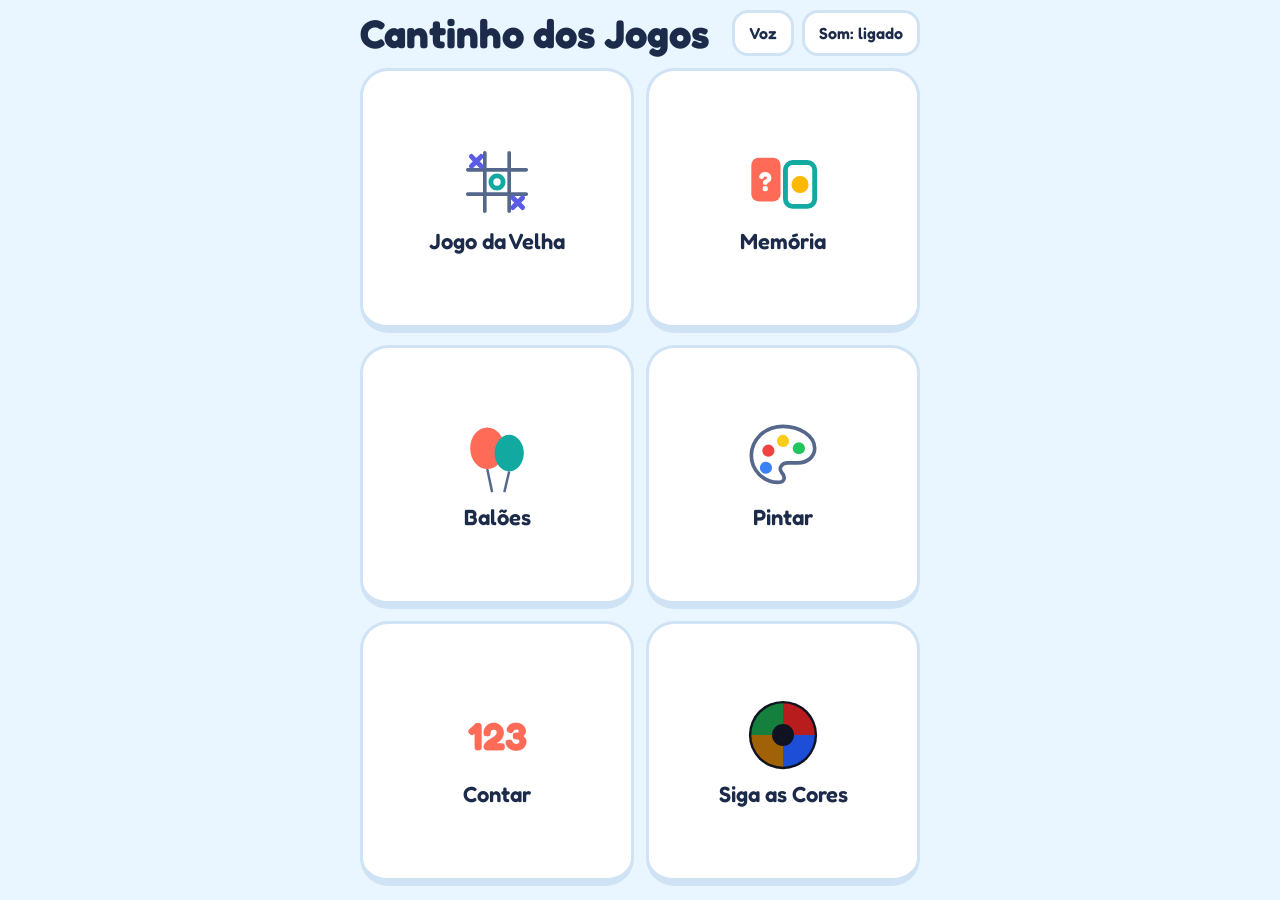
==== games/index.html @ 20e872c6 "Memória: opções de 8, 10 e 12 pares - Grade de 2, 3 ou 4 colunas conforme o número de cartas - Mais " ====
<!doctype html>
<html lang="pt-BR">
<head>
<meta charset="utf-8">
<meta name="viewport" content="width=device-width,initial-scale=1,viewport-fit=cover">
<meta name="theme-color" content="#e9f5ff">
<meta name="mobile-web-app-capable" content="yes">
<link rel="manifest" href="manifest.webmanifest">
<link rel="icon" href="icon-192.png">
<link rel="apple-touch-icon" href="icon-192.png">
<style>:root{color-scheme:light;padding-top:env(safe-area-inset-top,0px);padding-bottom:env(safe-area-inset-bottom,0px)}body{margin:0}[hidden]{display:none!important}</style>
<title>Cantinho dos Jogos</title>
<link rel="stylesheet" href="https://fonts.googleapis.com/css2?family=Fredoka:wght@400;500;600;700&display=swap">
<style>
/* Layout: cada tela ocupa a página inteira; a área de jogo tem tamanho fixo e nunca muda durante a partida. */
:root {
  --bg: #e9f5ff;
  --ink: #1d2b4a;
  --ink-soft: #55678a;
  --tile: #ffffff;
  --tile-edge: #cfe3f5;
  --star: #5b5ce6;
  --on-star: #ffffff;
  --ball: #12a9a0;
  --on-ball: #052e2b;
  --accent: #ff6b57;
  --accent-ink: #ffffff;
  --win: #fff2c2;
  --paper: #ffffff;
  --sky-a: #b9e3ff;
  --sky-b: #eaf8ff;
  --font: "Fredoka", "Trebuchet MS", "Segoe UI", system-ui, sans-serif;
}
@media (prefers-color-scheme: dark) {
  :root:not([data-theme="light"]) {
    --bg: #14203a; --ink: #f1f6ff; --ink-soft: #a9b9d8; --tile: #22325a; --tile-edge: #2f4478;
    --star: #a3a4ff; --on-star: #14203a; --ball: #3fd6cb; --on-ball: #0b2a28; --accent: #ff7f6b; --accent-ink: #1b1020; --win: #3a4a1f;
    --paper: #f4f7ff; --sky-a: #1d3a6b; --sky-b: #14264a;
    color-scheme: dark;
  }
}
:root[data-theme="dark"] {
  --bg: #14203a; --ink: #f1f6ff; --ink-soft: #a9b9d8; --tile: #22325a; --tile-edge: #2f4478;
  --star: #a3a4ff; --on-star: #14203a; --ball: #3fd6cb; --on-ball: #0b2a28; --accent: #ff7f6b; --accent-ink: #1b1020; --win: #3a4a1f;
  --paper: #f4f7ff; --sky-a: #1d3a6b; --sky-b: #14264a;
  color-scheme: dark;
}
* { box-sizing: border-box; -webkit-tap-highlight-color: transparent; }
html, body { height: 100%; }
body {
  background: var(--bg); color: var(--ink); font-family: var(--font); font-size: 18px;
  padding-block: 10px 14px;
  padding-left: max(16px, env(safe-area-inset-left, 0px));
  padding-right: max(16px, env(safe-area-inset-right, 0px));
  -webkit-user-select: none; user-select: none; overflow: hidden;
}
button { font-family: inherit; touch-action: manipulation; }
#app { height: 100%; max-width: 560px; margin: 0 auto; min-height: 0; }
.screen { height: 100%; display: flex; flex-direction: column; gap: 12px; min-height: 0; min-width: 0; }
.play-area { flex: 1; min-height: 0; display: flex; flex-direction: column; gap: 12px; }

/* barra superior */
.topbar { display: grid; grid-template-columns: auto 1fr auto; align-items: center; gap: 10px; flex: none; }
.ptitle { text-align: center; font-weight: 700; font-size: 20px; line-height: 1.05; min-width: 0; text-wrap: balance; }
.small-btn {
  font-weight: 600; font-size: 16px; color: var(--ink); background: var(--tile);
  border: 3px solid var(--tile-edge); border-radius: 16px; padding: 8px 14px; cursor: pointer; min-height: 46px;
}
.small-btn[aria-pressed="true"].on { border-color: var(--accent); }

/* central de jogos */
.hub-head { display: flex; align-items: center; justify-content: space-between; gap: 10px; flex: none; }
.hub-btns { display: flex; gap: 8px; flex: none; }
h1 { font-size: clamp(28px, 7.4vw, 40px); line-height: 1.05; margin: 0; font-weight: 700; text-wrap: balance; }
.hub-grid { flex: 1; min-height: 0; display: grid; grid-template-columns: 1fr 1fr; grid-auto-rows: minmax(0, 1fr); gap: 12px; }
.gcard {
  background: var(--tile); border: 3px solid var(--tile-edge); border-bottom-width: 8px; border-radius: 28px;
  display: flex; flex-direction: column; align-items: center; justify-content: center; gap: 8px; padding: 8px;
  color: var(--ink); font-weight: 600; font-size: clamp(17px, 4.6vw, 22px); cursor: pointer; min-height: 0; min-width: 0;
  text-align: center; line-height: 1.1;
}
.gcard:active { transform: translateY(3px); border-bottom-width: 5px; }
.gcard svg { width: clamp(44px, 15vw, 78px); height: auto; max-height: 55%; }

/* menu de cada jogo */
.menu-body { flex: 1; min-height: 0; overflow: auto; display: flex; flex-direction: column; -webkit-user-select: auto; user-select: auto; }
.menu-inner { margin: auto 0; display: flex; flex-direction: column; gap: 14px; padding: 4px 0; min-width: 0; }
.menu-inner.top { margin: 0; }
.menu-inner h2 { margin: 0; text-align: center; font-size: 34px; line-height: 1.05; }
.menu-inner .desc { margin: 0; text-align: center; color: var(--ink-soft); font-weight: 500; }
.menu-icon { display: grid; place-items: center; }
.menu-icon svg { width: 84px; height: 84px; }
.compact .menu-icon { display: none; }
.label { font-weight: 600; color: var(--ink-soft); text-transform: uppercase; letter-spacing: .08em; font-size: 14px; margin-bottom: -6px; }
.chips { display: flex; flex-wrap: wrap; gap: 10px; }
.chip {
  flex: 1 1 28%; font-weight: 600; font-size: 18px; color: var(--ink); background: var(--tile);
  border: 3px solid var(--tile-edge); border-radius: 18px; padding: 12px 6px; cursor: pointer; min-height: 52px;
}
.chip[aria-pressed="true"] { border-color: var(--accent); background: var(--accent); color: var(--accent-ink); }
.big {
  font-weight: 600; font-size: 22px; color: var(--ink); background: var(--tile);
  border: 3px solid var(--tile-edge); border-bottom-width: 7px; border-radius: 26px; padding: 16px 18px;
  display: flex; align-items: center; justify-content: center; gap: 12px; cursor: pointer; text-align: center; width: 100%;
}
.big:active { transform: translateY(3px); border-bottom-width: 4px; }
.big small { display: block; font-size: 15px; font-weight: 400; color: var(--ink-soft); }
.big.primary { background: var(--accent); color: var(--accent-ink); border-color: transparent; border-bottom-color: rgba(0,0,0,.2); }
.big.primary small { color: inherit; opacity: .85; }
.actions { display: flex; flex-direction: column; gap: 12px; }
.sel {
  font: inherit; font-size: 17px; color: var(--ink); background: var(--tile); width: 100%;
  border: 3px solid var(--tile-edge); border-radius: 16px; padding: 12px; min-height: 52px;
}
.tip { margin: 0; color: var(--ink-soft); font-size: 15px; line-height: 1.35; font-weight: 400; }

/* busca de desenhos */
.extra { display: flex; flex-direction: column; gap: 8px; }
.extra .label, .extra .hint { margin: 0; }
.searchrow { display: flex; gap: 8px; }
.inp {
  flex: 1; min-width: 0; font: inherit; font-size: 18px; color: var(--ink); background: var(--tile);
  border: 3px solid var(--tile-edge); border-radius: 16px; padding: 10px 14px; min-height: 52px;
  -webkit-user-select: text; user-select: text;
}
.hint { min-height: 20px; color: var(--ink-soft); font-size: 15px; font-weight: 500; margin: -4px 0 -4px; }
.thumbs { display: grid; grid-template-columns: repeat(4, minmax(0, 1fr)); gap: 8px; max-height: 32vh; overflow-y: auto; padding: 2px; }
.thumb {
  background: var(--tile); border: 3px solid var(--tile-edge); border-radius: 16px; padding: 4px 2px 5px; cursor: pointer;
  display: flex; flex-direction: column; align-items: center; gap: 2px; color: var(--ink); font-size: 12px; font-weight: 600; min-width: 0;
}
.thumb svg { width: 100%; height: auto; display: block; border-radius: 10px; }
.thumb .reg { stroke-width: 2.2; }
.thumb[aria-pressed="true"] { border-color: var(--accent); background: var(--win); }
@media (max-width: 380px) { .thumbs { grid-template-columns: repeat(3, minmax(0, 1fr)); } }

/* partes comuns dos jogos */
.status {
  flex: none; min-height: 56px; display: flex; align-items: center; justify-content: center; gap: 12px;
  font-size: 26px; font-weight: 700; text-align: center; line-height: 1.1;
}
.status svg { width: 42px; height: 42px; flex: none; }
.status.small { font-size: 22px; }
.stage { flex: 1; min-height: 0; container-type: size; display: grid; place-items: center; }
.square { width: min(100cqw, 100cqh); height: min(100cqw, 100cqh); }
.bottom { flex: none; min-height: 76px; display: flex; flex-direction: column; justify-content: center; }
.bottom[data-show="false"] .big { visibility: hidden; pointer-events: none; }
.focusable:focus-visible, button:focus-visible, .inp:focus-visible, .sel:focus-visible { outline: 4px solid var(--accent); outline-offset: 2px; }

/* placar */
.scores { flex: none; display: grid; grid-template-columns: 1fr 1fr; gap: 10px; }
.score {
  background: var(--tile); border: 3px solid var(--tile-edge); border-radius: 20px; height: 56px;
  display: flex; align-items: center; justify-content: center; gap: 10px; font-weight: 700; font-size: 28px;
  font-variant-numeric: tabular-nums;
}
.score svg { width: 32px; height: 32px; }
.score[data-on="true"] { border-color: var(--accent); }
.pbadge { width: 32px; height: 32px; border-radius: 50%; display: grid; place-items: center; font-size: 18px; font-weight: 700; flex: none; }
.pbadge.p1 { background: var(--star); color: var(--on-star); }
.pbadge.p2 { background: var(--ball); color: var(--on-ball); }

/* jogo da velha */
.board { display: grid; grid-template-columns: repeat(3, minmax(0, 1fr)); grid-template-rows: repeat(3, minmax(0, 1fr)); gap: 10px; width: 100%; height: 100%; }
.cell {
  background: var(--tile); border: 3px solid var(--tile-edge); border-bottom-width: 7px; border-radius: 24px;
  padding: 12%; cursor: pointer; min-width: 0; min-height: 0; overflow: hidden; color: inherit; position: relative;
}
.cell:disabled { cursor: default; }
.cell:not(:disabled):active { transform: translateY(3px); }
.cell svg { position: absolute; inset: 12%; width: 76%; height: 76%; display: block; }
.cell.pop svg { animation: pop .35s cubic-bezier(.3, 1.6, .5, 1); }
.cell.win { background: var(--win); border-color: var(--accent); }
.cell.win svg { animation: bounce .7s ease-in-out infinite alternate; }
@keyframes pop { from { transform: scale(.2); opacity: 0; } to { transform: scale(1); opacity: 1; } }
@keyframes bounce { from { transform: scale(1) rotate(-6deg); } to { transform: scale(1.14) rotate(6deg); } }

/* memória */
.mgrid { display: grid; gap: 8px; width: 100cqw; height: 100cqh; }
.mcard { container-type: size; position: relative; background: none; border: 0; padding: 0; min-width: 0; min-height: 0; cursor: pointer; perspective: 700px; }
.mcard .inner { position: absolute; inset: 0; transform-style: preserve-3d; transition: transform .4s; }
.mcard.open .inner { transform: rotateY(180deg); }
.face {
  position: absolute; inset: 0; display: grid; place-items: center; border-radius: 22px;
  -webkit-backface-visibility: hidden; backface-visibility: hidden; font-size: 50cqmin; font-weight: 700;
}
.face.back { background: var(--accent); color: var(--accent-ink); border: 3px solid transparent; border-bottom: 7px solid rgba(0,0,0,.2); }
.face.front { background: var(--tile); border: 3px solid var(--tile-edge); transform: rotateY(180deg); }
.mcard.ok .face.front { background: var(--win); border-color: var(--accent); }

/* balões */
.sky { position: relative; width: 100cqw; height: 100cqh; overflow: hidden; border-radius: 26px; background: linear-gradient(var(--sky-a), var(--sky-b)); border: 3px solid var(--tile-edge); }
.b-move { position: absolute; top: 0; pointer-events: none; animation: rise linear forwards; }
.b-move button {
  pointer-events: auto; display: block; width: 100%; height: calc(var(--w) * 1.22); border: 0; padding: 0; cursor: pointer;
  border-radius: 50% 50% 48% 48%; position: relative; transform-origin: 50% 100%;
  background: radial-gradient(circle at 32% 28%, rgba(255,255,255,.6) 0 11%, transparent 12%), var(--c);
}
.b-move button::after { content: ""; position: absolute; left: 50%; top: 100%; width: 3px; height: 40px; background: rgba(0,0,0,.25); transform: translateX(-50%); }
.b-move button.pop { animation: boom .22s ease-out forwards; pointer-events: none; }
@keyframes rise { from { transform: translateY(var(--h)); } to { transform: translateY(calc(-1 * var(--bh))); } }
@keyframes boom { to { transform: scale(1.5); opacity: 0; } }

/* pintar */
.paintwrap { position: relative; width: 100%; height: 100%; border-radius: 22px; overflow: hidden; border: 3px solid var(--tile-edge); background: var(--paper); }
.paintwrap > * { position: absolute; inset: 0; width: 100%; height: 100%; display: block; }
.paint .reg { fill: var(--paper); stroke: #1d2b4a; stroke-width: 1.2; stroke-linejoin: round; cursor: pointer; }
.paint .ln { fill: none; stroke: #1d2b4a; stroke-width: 1.2; stroke-linecap: round; stroke-linejoin: round; pointer-events: none; }
.paint.lines, .paint.lines * { pointer-events: none; }
.paint.lines .reg { fill: none; }
canvas.brush { touch-action: none; }
.m-fill canvas.brush { pointer-events: none; }
.m-brush canvas.brush { pointer-events: auto; cursor: crosshair; }
.tools { flex: none; display: grid; grid-template-columns: 1.4fr 1fr .95fr 1.25fr 1fr; gap: 6px; }
.tbtn {
  font-weight: 600; font-size: 13px; color: var(--ink); background: var(--tile); border: 3px solid var(--tile-edge);
  border-radius: 14px; min-height: 44px; padding: 2px; cursor: pointer; white-space: nowrap; min-width: 0;
}
.tbtn[aria-pressed="true"] { border-color: var(--accent); background: var(--accent); color: var(--accent-ink); }
.t-fill #sizeBtn { opacity: .35; pointer-events: none; }
.palette { flex: none; display: grid; grid-template-columns: repeat(7, 1fr); gap: 6px; }
.sw { height: 42px; border-radius: 14px; border: 3px solid var(--tile-edge); cursor: pointer; padding: 0; font-weight: 600; font-size: 12px; color: var(--ink); background: var(--tile); }
.sw[aria-pressed="true"] { outline: 4px solid var(--ink); outline-offset: 1px; }

/* contar */
.items { display: grid; width: 100cqw; height: 100cqh; }
.it { font-size: inherit; display: grid; place-items: center; background: none; border: 0; padding: 0; cursor: pointer; position: relative; line-height: 1; min-width: 0; min-height: 0; color: inherit; }
.it.cnt { opacity: .55; }
.it.cnt::after {
  content: attr(data-n); position: absolute; right: 6%; bottom: 6%; min-width: 1.5em; height: 1.5em; padding: 0 .25em; border-radius: 1em;
  background: var(--accent); color: var(--accent-ink); font-size: .3em; font-weight: 700; display: grid; place-items: center; font-family: var(--font);
}
.choices { flex: none; display: grid; grid-template-columns: repeat(3, 1fr); gap: 10px; min-height: 84px; }
.num { font-size: 40px; font-weight: 700; color: var(--ink); background: var(--tile); border: 3px solid var(--tile-edge); border-bottom-width: 7px; border-radius: 24px; cursor: pointer; }
.num:active { transform: translateY(3px); }
.num.right { background: #22c55e; color: #fff; border-color: transparent; }
.num.wrong { opacity: .35; animation: shake .3s; }
@keyframes shake { 25% { transform: translateX(-6px); } 75% { transform: translateX(6px); } }

/* siga as cores (estilo Simon) */
.simon { position: relative; width: 100%; height: 100%; border-radius: 50%; overflow: hidden; background: #0f1220; display: grid; grid-template-columns: 1fr 1fr; grid-template-rows: 1fr 1fr; gap: 3.2%; container-type: size; border: 6px solid #0f1220; box-shadow: 0 6px 0 rgba(0,0,0,.25); }
.spad { border: 0; padding: 0; background: var(--c); cursor: pointer; min-width: 0; min-height: 0; transition: background .06s; touch-action: none; }
.spad.lit { background: var(--cl); box-shadow: inset 0 0 14cqw rgba(255,255,255,.55); }
.shub {
  position: absolute; left: 50%; top: 50%; width: 38%; aspect-ratio: 1; transform: translate(-50%, -50%); border-radius: 50%;
  background: #0f1220; border: 1.4cqw solid #2a2f45; display: grid; place-items: center; color: #e8ecf8; text-align: center;
}
.shub .hn { font-size: 15cqw; font-weight: 700; line-height: 1; font-variant-numeric: tabular-nums; }
.shub .hb { font: inherit; font-size: 6cqw; font-weight: 700; color: #0f1220; background: #fde047; border: 0; border-radius: 3cqw; padding: 2.2cqw 4cqw; cursor: pointer; }
.shub.idle .hn { display: none; }
.shub:not(.idle) .hb { display: none; }

.confetti { position: fixed; inset: 0; pointer-events: none; overflow: hidden; z-index: 20; }
.confetti i { position: absolute; top: -20px; width: 12px; height: 18px; border-radius: 3px; animation: fall linear forwards; }
@keyframes fall { to { transform: translateY(110vh) rotate(720deg); } }
@media (prefers-reduced-motion: reduce) {
  .cell.pop svg, .cell.win svg { animation: none; }
  .confetti { display: none; }
  .mcard .inner { transition: none; }
}
</style>
</head>
<body>
<div id="app">
  <section id="hub" class="screen">
    <div class="hub-head"><h1>Cantinho dos Jogos</h1><div class="hub-btns"><button class="small-btn" id="btnVoz" type="button">Voz</button><button class="small-btn snd" type="button"></button></div></div>
    <div class="hub-grid" id="hubGrid"></div>
  </section>
  <section id="gmenu" class="screen" hidden></section>
  <section id="play" class="screen" hidden>
    <div class="topbar">
      <button class="small-btn" id="btnBack" type="button">&larr; Voltar</button>
      <div class="ptitle" id="ptitle"></div>
      <button class="small-btn snd" type="button"></button>
    </div>
    <div class="play-area" id="playArea"></div>
  </section>
  <section id="settings" class="screen" hidden></section>
</div>
<div class="confetti" id="confetti" aria-hidden="true"></div>

<script>
(function () {
  'use strict';
  var $ = function (id) { return document.getElementById(id); };
  function rand(n) { return Math.floor(Math.random() * n); }
  function pick(a) { return a[rand(a.length)]; }
  function shuffle(a) { a = a.slice(); for (var i = a.length - 1; i > 0; i--) { var j = rand(i + 1), t = a[i]; a[i] = a[j]; a[j] = t; } return a; }

  /* ---------- ajustes salvos no aparelho ---------- */
  var KEY = 'cantinho.cfg';
  var cfg = { sound: true, voice: true, voiceName: '', rate: 0.95 };
  try { var saved = JSON.parse(localStorage.getItem(KEY) || '{}'); Object.keys(cfg).forEach(function (k) { if (k in saved) cfg[k] = saved[k]; }); } catch (e) {}
  function saveCfg() { try { localStorage.setItem(KEY, JSON.stringify(cfg)); } catch (e) {} }

  var gtoken = 0, cleanups = [], current = null;
  function later(fn, ms) { var T = gtoken; return setTimeout(function () { if (T === gtoken) fn(); }, ms); }

  /* ---------- sons ---------- */
  var ctx = null;
  function audio() {
    ctx = ctx || new (window.AudioContext || window.webkitAudioContext)();
    if (ctx.state === 'suspended' && ctx.resume) ctx.resume();
    return ctx;
  }
  function beep(freq, dur, type, delay) {
    if (!cfg.sound) return;
    try {
      var c = audio(), t = c.currentTime + (delay || 0), o = c.createOscillator(), g = c.createGain();
      o.type = type || 'sine'; o.frequency.value = freq;
      g.gain.setValueAtTime(0.0001, t); g.gain.exponentialRampToValueAtTime(0.18, t + 0.02);
      g.gain.exponentialRampToValueAtTime(0.0001, t + dur);
      o.connect(g); g.connect(c.destination); o.start(t); o.stop(t + dur + 0.02);
    } catch (e) {}
  }
  function startTone(freq, vol) {
    if (!cfg.sound) return null;
    try {
      var c = audio(), o = c.createOscillator(), g = c.createGain();
      o.type = 'square'; o.frequency.value = freq;
      g.gain.setValueAtTime(0.0001, c.currentTime); g.gain.exponentialRampToValueAtTime(vol || 0.07, c.currentTime + 0.015);
      o.connect(g); g.connect(c.destination); o.start();
      return { o: o, g: g };
    } catch (e) { return null; }
  }
  function stopTone(t) {
    if (!t) return;
    try {
      var now = ctx.currentTime;
      t.g.gain.cancelScheduledValues(now); t.g.gain.setValueAtTime(Math.max(t.g.gain.value, 0.0002), now);
      t.g.gain.exponentialRampToValueAtTime(0.0001, now + 0.05); t.o.stop(now + 0.07);
    } catch (e) {}
  }
  function sfxWin() { [523, 659, 784, 1047].forEach(function (f, i) { beep(f, 0.22, 'triangle', i * 0.12); }); }
  function sfxBad() { beep(220, 0.25, 'sine'); }

  /* ---------- voz ---------- */
  var synth = window.speechSynthesis || null, uref = null, ptVoices = [];
  function normLang(l) { return (l || '').replace('_', '-'); }
  function loadVoices() {
    if (!synth) return;
    try { ptVoices = synth.getVoices().filter(function (v) { return /^pt/i.test(normLang(v.lang)); }); } catch (e) { ptVoices = []; }
  }
  if (synth) {
    loadVoices();
    if (synth.addEventListener) synth.addEventListener('voiceschanged', loadVoices); else synth.onvoiceschanged = loadVoices;
  }
  function voiceScore(v) {
    var n = (v.name || '').toLowerCase(), s = 0;
    if (/natural|neural|online/.test(n)) s += 60;
    if (/premium|enhanced|aprimorad|melhorad/.test(n)) s += 50;
    if (/siri/.test(n)) s += 45;
    if (/google/.test(n)) s += 40;
    if (/luciana|francisca|thalita|camila|vit[oó]ria|felipe|antonio|ant[oô]nio/.test(n)) s += 30;
    if (/compact|espeak|robot/.test(n)) s -= 40;
    if (v.localService === false) s += 5;
    return s;
  }
  function autoVoice() {
    var br = ptVoices.filter(function (v) { return normLang(v.lang).toLowerCase() === 'pt-br'; });
    if (!br.length) return null;
    return br.slice().sort(function (a, b) { return voiceScore(b) - voiceScore(a); })[0];
  }
  function chosenVoice() {
    if (cfg.voiceName) { for (var i = 0; i < ptVoices.length; i++) if (ptVoices[i].name === cfg.voiceName) return ptVoices[i]; }
    return autoVoice();
  }
  function speak(text) {
    if (!synth || !cfg.sound || !cfg.voice || !text) return;
    try {
      if (synth.speaking || synth.pending) synth.cancel();
      var u = new SpeechSynthesisUtterance(text), v = chosenVoice();
      if (v) { u.voice = v; u.lang = normLang(v.lang); } else u.lang = 'pt-BR';
      u.rate = cfg.rate; u.pitch = 1.05; u.volume = 1;
      uref = u;
      setTimeout(function () { if (uref === u) synth.speak(u); }, 40);
    } catch (e) {}
  }
  function stopSpeech() { uref = null; try { if (synth) synth.cancel(); } catch (e) {} }

  function confetti() {
    var box = $('confetti'), colors = ['#ffb800', '#12a9a0', '#ff6b57', '#7c5cff', '#4cc9f0'];
    for (var i = 0; i < 46; i++) {
      var e = document.createElement('i');
      e.style.left = Math.random() * 100 + '%'; e.style.background = pick(colors);
      e.style.animationDuration = 1.8 + Math.random() * 1.6 + 's'; e.style.animationDelay = Math.random() * 0.5 + 's';
      box.appendChild(e);
    }
    later(function () { box.innerHTML = ''; }, 4200);
  }
  function updateSnd() {
    document.querySelectorAll('.snd').forEach(function (b) { b.textContent = 'Som: ' + (cfg.sound ? 'ligado' : 'desligado'); b.setAttribute('aria-pressed', String(cfg.sound)); });
  }
  document.querySelectorAll('.snd').forEach(function (b) {
    b.addEventListener('click', function () { cfg.sound = !cfg.sound; if (!cfg.sound) stopSpeech(); saveCfg(); updateSnd(); });
  });

  /* ---------- figuras ---------- */
  var X = '<svg viewBox="0 0 100 100" aria-hidden="true"><path d="M22 22 L78 78 M78 22 L22 78" fill="none" stroke="var(--star)" stroke-width="16" stroke-linecap="round"/></svg>';
  var O = '<svg viewBox="0 0 100 100" aria-hidden="true"><circle cx="50" cy="50" r="33" fill="none" stroke="var(--ball)" stroke-width="16"/></svg>';
  function scoresHTML() {
    return '<div class="scores"><div class="score" data-p="0"><span class="pbadge p1">1</span><span class="n">0</span></div>' +
      '<div class="score" data-p="1"><span class="pbadge p2">2</span><span class="n">0</span></div></div>';
  }
  function paintScores(area, scores, turn, over) {
    [0, 1].forEach(function (p) {
      var el = area.querySelector('.score[data-p="' + p + '"]'); if (!el) return;
      el.querySelector('.n').textContent = scores[p]; el.dataset.on = String(!over && turn === p);
    });
  }
  function result2(scores) {
    if (scores[0] === scores[1]) return 'Empate! Bom jogo!';
    return 'Jogador ' + (scores[0] > scores[1] ? 1 : 2) + ' ganhou!';
  }

  /* ---------- JOGO DA VELHA ---------- */
  var ICON = { X: X, O: O };
  var DE = { X: 'do X', O: 'da bola' };
  var NAME = { X: 'X', O: 'bola' };
  var LINES = [[0,1,2],[3,4,5],[6,7,8],[0,3,6],[1,4,7],[2,5,8],[0,4,8],[2,4,6]];
  function winnerOf(b) {
    for (var i = 0; i < LINES.length; i++) { var l = LINES[i]; if (b[l[0]] && b[l[0]] === b[l[1]] && b[l[0]] === b[l[2]]) return { p: b[l[0]], line: l }; }
    return null;
  }
  function empties(b) { var r = []; for (var i = 0; i < 9; i++) if (!b[i]) r.push(i); return r; }
  function minimax(b, player) {
    var w = winnerOf(b); if (w) return w.p === 'O' ? 10 : -10;
    var e = empties(b); if (!e.length) return 0;
    var best = player === 'O' ? -Infinity : Infinity;
    for (var k = 0; k < e.length; k++) {
      b[e[k]] = player; var s = minimax(b, player === 'O' ? 'X' : 'O'); b[e[k]] = null;
      best = player === 'O' ? Math.max(best, s) : Math.min(best, s);
    }
    return best;
  }
  function findWinning(b, p) {
    var e = empties(b);
    for (var i = 0; i < e.length; i++) { b[e[i]] = p; var w = winnerOf(b); b[e[i]] = null; if (w) return e[i]; }
    return -1;
  }
  function cpuChoice(board, level) {
    var b = board.slice(), e = empties(b);
    if (level === 'easy') return pick(e);
    if (level === 'mid') {
      var m = findWinning(b, 'O'); if (m < 0) m = findWinning(b, 'X');
      if (m >= 0 && Math.random() < 0.85) return m;
      return pick(e);
    }
    var bestScore = -Infinity, moves = [];
    for (var i = 0; i < e.length; i++) {
      b[e[i]] = 'O'; var s = minimax(b, 'X'); b[e[i]] = null;
      if (s > bestScore) { bestScore = s; moves = [e[i]]; } else if (s === bestScore) moves.push(e[i]);
    }
    return pick(moves);
  }

  function velha(area, o, mode) {
    var level = o.level;
    area.innerHTML =
      '<div class="scores"><div class="score" data-p="X"><span class="ic">' + X + '</span><span class="n">0</span></div>' +
      '<div class="score" data-p="O"><span class="ic">' + O + '</span><span class="n">0</span></div></div>' +
      '<div class="status" aria-live="polite"></div>' +
      '<div class="stage"><div class="square"><div class="board"></div></div></div>' +
      '<div class="bottom" data-show="false"><button class="big primary" type="button">Jogar de novo</button></div>';
    var boardEl = area.querySelector('.board'), statusEl = area.querySelector('.status'), bottom = area.querySelector('.bottom');
    var scoreEls = { X: area.querySelector('[data-p="X"]'), O: area.querySelector('[data-p="O"]') };
    var st = { board: [], turn: 'X', starter: 'X', over: false, last: -1, line: [], scores: { X: 0, O: 0 } };
    var cells = [];
    for (var i = 0; i < 9; i++) {
      var c = document.createElement('button'); c.type = 'button'; c.className = 'cell';
      c.addEventListener('click', (function (idx) { return function () { onCell(idx); }; })(i));
      boardEl.appendChild(c); cells.push(c);
    }
    function render() {
      for (var i = 0; i < 9; i++) {
        var v = st.board[i], c = cells[i];
        if ((c.dataset.v || '') !== (v || '')) { c.innerHTML = v ? ICON[v] : ''; c.dataset.v = v || ''; }
        c.className = 'cell' + (i === st.last && v ? ' pop' : '') + (st.line.indexOf(i) >= 0 ? ' win' : '');
        c.disabled = !!v || st.over || (mode === 'cpu' && st.turn === 'O');
        c.setAttribute('aria-label', 'Casa ' + (i + 1) + (v ? ', ' + NAME[v] : ', vazia'));
      }
      ['X', 'O'].forEach(function (p) {
        scoreEls[p].querySelector('.n').textContent = st.scores[p];
        scoreEls[p].dataset.on = String(!st.over && st.turn === p);
      });
    }
    function turnStatus(say) {
      if (mode === 'cpu') { statusEl.innerHTML = st.turn === 'X' ? 'Sua vez ' + X : 'Pensando… ' + O; if (say && st.turn === 'X') speak('Sua vez!'); }
      else { statusEl.innerHTML = 'Vez ' + DE[st.turn] + ' ' + ICON[st.turn]; if (say) speak('Vez ' + DE[st.turn]); }
    }
    function newRound() {
      st.board = [null,null,null,null,null,null,null,null,null]; st.turn = st.starter; st.over = false; st.last = -1; st.line = [];
      bottom.dataset.show = 'false'; cells.forEach(function (c) { c.dataset.v = ''; c.innerHTML = ''; });
      render(); turnStatus(true);
      if (mode === 'cpu' && st.turn === 'O') cpuLater();
    }
    function cpuLater() { later(function () { if (!st.over) place(cpuChoice(st.board, level)); }, 650); }
    function onCell(i) { if (st.over || st.board[i]) return; if (mode === 'cpu' && st.turn !== 'X') return; place(i); }
    function place(i) {
      if (i == null || i < 0 || st.board[i] || st.over) return;
      var p = st.turn; st.board[i] = p; st.last = i; beep(p === 'X' ? 660 : 440, 0.15, 'triangle');
      var w = winnerOf(st.board);
      if (w) {
        st.over = true; st.line = w.line; st.scores[w.p]++; render();
        var txt = mode === 'cpu' ? (w.p === 'X' ? 'Você ganhou!' : 'O computador ganhou!') : (w.p === 'X' ? 'O X ganhou!' : 'A bola ganhou!');
        statusEl.innerHTML = txt + ' ' + ICON[w.p]; speak(txt);
        sfxWin(); if (mode === 'pvp' || w.p === 'X') confetti();
        end(); return;
      }
      if (!empties(st.board).length) { st.over = true; render(); statusEl.textContent = 'Empate! Bom jogo!'; speak('Empate! Bom jogo!'); beep(330, 0.2); beep(294, 0.3, 'sine', 0.18); end(); return; }
      st.turn = p === 'X' ? 'O' : 'X'; render(); turnStatus(mode === 'pvp');
      if (mode === 'cpu' && st.turn === 'O') cpuLater();
    }
    function end() { st.starter = st.starter === 'X' ? 'O' : 'X'; bottom.dataset.show = 'true'; }
    bottom.querySelector('button').addEventListener('click', newRound);
    newRound();
  }

  /* ---------- MEMÓRIA (1 ou 2 jogadores) ---------- */
  var BICHOS = [['🐶', 'cachorro'], ['🐱', 'gato'], ['🐸', 'sapo'], ['🐵', 'macaco'], ['🐰', 'coelho'], ['🦁', 'leão'],
                ['🐷', 'porquinho'], ['🐻', 'urso'], ['🐼', 'panda'], ['🐮', 'vaquinha'], ['🐯', 'tigre'], ['🦊', 'raposa'],
                ['🐔', 'galinha'], ['🐘', 'elefante'], ['🐢', 'tartaruga'], ['🐴', 'cavalo']];
  function memoria(area, o, mode, api) {
    var pairs = o.pairs, players = o.players;
    var chosen = shuffle(BICHOS).slice(0, pairs), deck = shuffle(chosen.concat(chosen));
    var cols = deck.length <= 8 ? 2 : deck.length <= 12 ? 3 : 4, rows = deck.length / cols;
    area.innerHTML = (players === 2 ? scoresHTML() : '') + '<div class="status small" aria-live="polite"></div><div class="stage"><div class="mgrid"></div></div>' +
      '<div class="bottom" data-show="false"><button class="big primary" type="button">Jogar de novo</button></div>';
    var statusEl = area.querySelector('.status'), grid = area.querySelector('.mgrid'), bottom = area.querySelector('.bottom');
    grid.style.gridTemplateColumns = 'repeat(' + cols + ', minmax(0, 1fr))';
    grid.style.gridTemplateRows = 'repeat(' + rows + ', minmax(0, 1fr))';
    var open = [], lock = false, moves = 0, found = 0, els = [], turn = 0, scores = [0, 0], over = false;
    function info() {
      if (players === 2) { statusEl.textContent = over ? statusEl.textContent : 'Vez do jogador ' + (turn + 1); paintScores(area, scores, turn, over); }
      else statusEl.innerHTML = 'Jogadas: ' + moves + ' &nbsp;·&nbsp; Pares: ' + found + '/' + pairs;
    }
    deck.forEach(function (e, i) {
      var b = document.createElement('button'); b.type = 'button'; b.className = 'mcard';
      b.setAttribute('aria-label', 'Carta ' + (i + 1));
      b.innerHTML = '<div class="inner"><div class="face back">?</div><div class="face front">' + e[0] + '</div></div>';
      b.addEventListener('click', function () { flip(i); });
      grid.appendChild(b); els.push(b);
    });
    function finish() {
      over = true; sfxWin(); confetti(); bottom.dataset.show = 'true';
      var txt = players === 2 ? result2(scores) : 'Parabéns! Achou todos!';
      statusEl.textContent = txt; speak(txt); info();
    }
    function flip(i) {
      if (lock || over || els[i].classList.contains('open')) return;
      els[i].classList.add('open'); beep(520, 0.1, 'triangle'); speak(deck[i][1]); open.push(i);
      if (open.length < 2) return;
      moves++; lock = true; var a = open[0], b = open[1]; open = [];
      if (deck[a][0] === deck[b][0]) {
        later(function () {
          els[a].classList.add('ok'); els[b].classList.add('ok'); found++; if (players === 2) scores[turn]++;
          lock = false; beep(784, 0.18, 'triangle');
          if (found === pairs) { finish(); return; }
          info(); speak('Achou! ' + deck[a][1] + '!');
        }, 450);
      } else {
        info();
        later(function () {
          els[a].classList.remove('open'); els[b].classList.remove('open'); lock = false;
          if (players === 2) { turn = 1 - turn; speak('Vez do jogador ' + (turn + 1)); }
          info();
        }, 1000);
      }
    }
    bottom.querySelector('button').addEventListener('click', api.restart);
    info();
    if (players === 2) speak('Vez do jogador 1');
  }

  /* ---------- BALÕES ---------- */
  function baloes(area, o, mode, api) {
    var speed = o.speed;
    area.innerHTML = '<div class="status small">Balões estourados: <span class="n">0</span></div><div class="stage"><div class="sky"></div></div>';
    var sky = area.querySelector('.sky'), nEl = area.querySelector('.n'), count = 0;
    var COLORS = ['#ff6b57', '#ffb800', '#12a9a0', '#7c5cff', '#ff5fa2', '#3b82f6'];
    function spawn(delaySec) {
      if (sky.children.length > 9) return;
      var W = sky.clientWidth, H = sky.clientHeight; if (!W || !H) return;
      var w = Math.round(W * (0.2 + Math.random() * 0.08)), dur = (speed === 'calm' ? 10 : 7) + Math.random() * 3;
      var el = document.createElement('div'); el.className = 'b-move';
      el.style.left = Math.round(Math.random() * (W - w)) + 'px'; el.style.width = w + 'px';
      el.style.setProperty('--w', w + 'px'); el.style.setProperty('--h', H + 'px'); el.style.setProperty('--bh', Math.round(w * 1.22 + 60) + 'px');
      el.style.animationDuration = dur + 's'; if (delaySec) el.style.animationDelay = '-' + delaySec + 's';
      var b = document.createElement('button'); b.type = 'button'; b.style.setProperty('--c', pick(COLORS)); b.setAttribute('aria-label', 'Balão');
      b.addEventListener('pointerdown', function (e) {
        e.preventDefault(); if (b.classList.contains('pop')) return;
        b.classList.add('pop'); count++; nEl.textContent = count; beep(480 + Math.random() * 500, 0.08, 'square');
        if (count % 10 === 0) { sfxWin(); confetti(); speak(count + ' balões!'); }
        later(function () { el.remove(); }, 260);
      });
      el.appendChild(b); el.addEventListener('animationend', function (e) { if (e.target === el) el.remove(); });
      sky.appendChild(el);
    }
    later(function () { for (var i = 0; i < 4; i++) spawn(2 + i * 1.6); }, 50);
    var iv = setInterval(function () { spawn(0); }, speed === 'calm' ? 1100 : 750);
    api.onStop(function () { clearInterval(iv); });
  }

  /* ---------- BIBLIOTECA DE DESENHOS ---------- */
  function R(x, y, w, h, r) { return '<rect class="reg" x="' + x + '" y="' + y + '" width="' + w + '" height="' + h + '"' + (r ? ' rx="' + r + '"' : '') + '/>'; }
  function C(x, y, r) { return '<circle class="reg" cx="' + x + '" cy="' + y + '" r="' + r + '"/>'; }
  function E(x, y, rx, ry, rot) { return '<ellipse class="reg" cx="' + x + '" cy="' + y + '" rx="' + rx + '" ry="' + ry + '"' + (rot ? ' transform="rotate(' + rot + ' ' + x + ' ' + y + ')"' : '') + '/>'; }
  function P(pts) { return '<polygon class="reg" points="' + pts + '"/>'; }
  function D(d, t) { return '<path class="reg" d="' + d + '"' + (t ? ' transform="' + t + '"' : '') + '/>'; }
  function L(d) { return '<path class="ln" d="' + d + '"/>'; }
  function pt(cx, cy, r, a) { return (cx + r * Math.cos(a)).toFixed(1) + ',' + (cy + r * Math.sin(a)).toFixed(1); }
  function STR(cx, cy, r, k) {
    var p = []; for (var i = 0; i < 10; i++) p.push(pt(cx, cy, i % 2 ? r * (k || 0.45) : r, -Math.PI / 2 + i * Math.PI / 5));
    return P(p.join(' '));
  }
  var BG = R(0, 0, 100, 100);
  var HEART = 'M50 88 C10 58 6 30 28 22 C40 18 48 26 50 34 C52 26 60 18 72 22 C94 30 90 58 50 88 Z';

  var DRAW = [
    { id: 'casa', nome: 'Casa', tags: 'casa lar moradia', fn: function () {
      return BG + R(0, 82, 100, 18) + C(84, 16, 9) + R(66, 22, 9, 18) + R(22, 46, 56, 38) + P('14,48 50,16 86,48') + R(44, 62, 14, 22) + R(28, 54, 12, 12) + R(60, 54, 12, 12); } },
    { id: 'flor', nome: 'Flor', tags: 'flor flores florzinha margarida jardim', fn: function () {
      var s = BG + R(0, 84, 100, 16) + C(14, 14, 8) + R(48, 48, 4, 38) + E(36, 70, 10, 4.5) + E(64, 62, 10, 4.5) + P('38,80 62,80 58,96 42,96');
      for (var k = 0; k < 6; k++) { var a = k * Math.PI / 3; s += C((50 + 15 * Math.cos(a)).toFixed(1), (36 + 15 * Math.sin(a)).toFixed(1), 10); }
      return s + C(50, 36, 8); } },
    { id: 'peixe', nome: 'Peixe', tags: 'peixe peixinho mar aquario', fn: function () {
      return BG + R(0, 88, 100, 12) + P('36,34 50,18 60,36') + P('66,50 90,32 90,68') + E(44, 50, 26, 18) + C(30, 46, 3.5) + C(16, 26, 5) + C(24, 14, 3.5) + C(10, 12, 3); } },
    { id: 'carro', nome: 'Carro', tags: 'carro carrinho automovel veiculo', fn: function () {
      return BG + R(0, 78, 100, 22) + C(84, 16, 9) + P('30,54 38,36 64,36 74,54') + R(12, 52, 76, 20, 5) + P('36,50 41,39 50,39 50,50') + P('54,50 54,39 62,39 69,50') + C(30, 74, 9) + C(70, 74, 9) + C(30, 74, 3.5) + C(70, 74, 3.5); } },
    { id: 'foguete', nome: 'Foguete', tags: 'foguete nave espaco astronauta', fn: function () {
      return BG + C(14, 18, 3) + C(86, 32, 3) + C(82, 78, 3) + C(18, 70, 3) + C(80, 12, 7) + P('42,68 58,68 50,94') + P('38,50 22,74 38,68') + P('62,50 78,74 62,68') + D('M50 8C65 24 67 46 62 68L38 68C33 46 35 24 50 8Z') + C(50, 38, 7); } },
    { id: 'borboleta', nome: 'Borboleta', tags: 'borboleta inseto', fn: function () {
      return BG + R(0, 86, 100, 14) + E(33, 36, 16, 21, -25) + E(37, 62, 12, 15, 25) + E(67, 36, 16, 21, 25) + E(63, 62, 12, 15, -25) + C(31, 34, 5) + C(69, 34, 5) + E(50, 52, 4.5, 22); } },
    { id: 'arvore', nome: 'Árvore', tags: 'arvore planta floresta pe', fn: function () {
      return BG + R(0, 84, 100, 16) + C(84, 14, 8) + E(22, 16, 13, 6) + R(44, 56, 12, 30) + C(34, 48, 14) + C(66, 48, 14) + C(50, 36, 20) + C(44, 34, 3.5) + C(58, 44, 3.5) + C(36, 50, 3.5); } },
    { id: 'sorvete', nome: 'Sorvete', tags: 'sorvete picole doce casquinha', fn: function () {
      return BG + P('33,52 67,52 50,94') + C(50, 40, 18) + C(50, 24, 13) + C(50, 9, 4.5); } },
    { id: 'gato', nome: 'Gato', tags: 'gato gatinho gata felino bichano', fn: function () {
      return BG + R(0, 88, 100, 12) + E(50, 86, 28, 16) + P('22,40 24,8 46,26') + P('78,40 76,8 54,26') + P('27,32 28,17 38,26') + P('73,32 72,17 62,26') + E(50, 50, 32, 28) +
        E(38, 46, 6, 7) + E(62, 46, 6, 7) + C(38, 47, 2.5) + C(62, 47, 2.5) + P('46,56 54,56 50,61') + L('M50 61 L50 64 M50 64 Q44 70 38 66 M50 64 Q56 70 62 66') + L('M10 50 L28 53 M10 60 L28 58 M90 50 L72 53 M90 60 L72 58'); } },
    { id: 'cachorro', nome: 'Cachorro', tags: 'cachorro cachorrinho cao cachorrao dog', fn: function () {
      return BG + R(0, 90, 100, 10) + E(50, 88, 26, 14) + E(20, 44, 10, 22, 12) + E(80, 44, 10, 22, -12) + E(50, 48, 27, 27) + E(50, 62, 15, 12) + E(50, 56, 6, 4) +
        C(39, 42, 4) + C(61, 42, 4) + E(50, 75, 4.5, 6) + L('M50 60 L50 66 M50 66 Q45 71 40 68 M50 66 Q55 71 60 68'); } },
    { id: 'coelho', nome: 'Coelho', tags: 'coelho coelhinho coelha pascoa', fn: function () {
      return BG + R(0, 90, 100, 10) + E(50, 90, 24, 12) + E(37, 24, 8, 22, -6) + E(63, 24, 8, 22, 6) + E(37, 26, 4, 16, -6) + E(63, 26, 4, 16, 6) + E(50, 60, 25, 22) +
        C(40, 56, 3.5) + C(60, 56, 3.5) + P('46,63 54,63 50,67') + R(46.5, 70, 7, 8, 1.5) + C(33, 65, 4.5) + C(67, 65, 4.5) + L('M50 67 L50 70 M50 70 Q44 74 40 71 M50 70 Q56 74 60 71'); } },
    { id: 'elefante', nome: 'Elefante', tags: 'elefante elefantinho tromba', fn: function () {
      return BG + R(0, 90, 100, 10) + E(22, 48, 14, 22, 8) + E(78, 48, 14, 22, -8) + C(50, 46, 26) +
        D('M43 58 Q36 84 52 90 Q62 92 62 82 Q62 76 56 78 Q54 68 57 58 Z') + C(41, 40, 3.5) + C(59, 40, 3.5); } },
    { id: 'passaro', nome: 'Passarinho', tags: 'passaro passarinho ave pardal bem-te-vi', fn: function () {
      return BG + R(8, 84, 84, 6, 3) + P('28,48 4,36 8,58') + E(48, 56, 26, 20, -8) + E(42, 58, 14, 8, -18) + C(72, 38, 12) + P('83,36 97,42 83,46') + C(75, 35, 2.5) + L('M42 74 L42 84 M54 74 L54 84'); } },
    { id: 'tartaruga', nome: 'Tartaruga', tags: 'tartaruga jabuti cagado', fn: function () {
      return BG + R(0, 86, 100, 14) + R(26, 64, 13, 18, 5) + R(60, 64, 13, 18, 5) + P('18,66 6,72 18,74') + E(89, 62, 9, 8) + C(91, 60, 1.8) +
        D('M16 68 Q16 28 50 28 Q84 28 84 68 Z') + C(50, 48, 9) + C(32, 58, 7) + C(68, 58, 7) + E(50, 64, 10, 4); } },
    { id: 'sol', nome: 'Sol', tags: 'sol solzinho dia ensolarado', fn: function () {
      var s = BG; for (var i = 0; i < 12; i++) { var a = i * Math.PI / 6; s += P(pt(50, 50, 24, a - 0.16) + ' ' + pt(50, 50, 44, a) + ' ' + pt(50, 50, 24, a + 0.16)); }
      return s + C(50, 50, 24) + C(42, 46, 2.6) + C(58, 46, 2.6) + E(36, 56, 4, 2.6) + E(64, 56, 4, 2.6) + L('M41 56 Q50 65 59 56'); } },
    { id: 'lua', nome: 'Lua', tags: 'lua luazinha noite crescente', fn: function () {
      return BG + D('M60 10 A40 40 0 1 0 60 90 A32 32 0 1 1 60 10 Z') + STR(80, 24, 8) + STR(88, 58, 6) + STR(72, 82, 5) + STR(18, 14, 5); } },
    { id: 'estrela', nome: 'Estrela', tags: 'estrela estrelinha estrelas', fn: function () {
      return BG + STR(50, 54, 44, 0.5) + C(42, 52, 2.8) + C(58, 52, 2.8) + L('M43 62 Q50 69 57 62') + STR(14, 14, 8) + STR(88, 18, 6) + STR(86, 86, 6); } },
    { id: 'coracao', nome: 'Coração', tags: 'coracao coracaozinho amor', fn: function () {
      return BG + D(HEART) + D(HEART, 'translate(25 22) scale(.5)') + D('M28 12 Q34 4 40 12 Q34 20 28 12 Z') + D('M78 80 Q84 72 90 80 Q84 88 78 80 Z'); } },
    { id: 'nuvem', nome: 'Nuvem', tags: 'nuvem nuvens chuva ceu tempo', fn: function () {
      return BG + C(86, 14, 8) + D('M26 62 Q8 62 10 48 Q12 36 28 38 Q30 20 50 22 Q68 20 72 36 Q90 34 92 50 Q94 62 76 62 Z') +
        D('M30 72 Q25 80 30 84 Q35 80 30 72 Z') + D('M50 72 Q45 80 50 84 Q55 80 50 72 Z') + D('M70 72 Q65 80 70 84 Q75 80 70 72 Z') + D('M40 88 Q36 94 40 97 Q44 94 40 88 Z') + D('M60 88 Q56 94 60 97 Q64 94 60 88 Z'); } },
    { id: 'barco', nome: 'Barco', tags: 'barco barquinho navio veleiro', fn: function () {
      return BG + C(14, 16, 8) + R(48, 14, 3, 48) + P('52,18 52,56 82,56') + P('46,24 46,56 22,56') + P('50,14 50,24 38,19') + D('M12 62 L88 62 L76 84 L24 84 Z') +
        C(36, 72, 3.5) + C(50, 72, 3.5) + C(64, 72, 3.5) + R(0, 84, 100, 16); } },
    { id: 'aviao', nome: 'Avião', tags: 'aviao aviaozinho aeronave jato voar', fn: function () {
      return BG + C(86, 14, 8) + E(22, 78, 14, 6) + E(78, 84, 16, 6) + P('46,45 64,45 48,18 36,18') + E(50, 50, 40, 9) + P('18,46 8,24 24,24 30,46') + P('46,55 64,55 46,82 34,82') +
        C(34, 50, 2.5) + C(44, 50, 2.5) + C(54, 50, 2.5) + C(64, 50, 2.5) + E(84, 50, 5, 4); } },
    { id: 'trem', nome: 'Trem', tags: 'trem trenzinho locomotiva maria-fumaca trilho', fn: function () {
      return BG + C(30, 16, 6) + C(42, 10, 5) + R(24, 26, 10, 14) + R(14, 40, 48, 30, 4) + R(62, 28, 26, 42, 3) + R(58, 22, 34, 6, 2) + R(68, 36, 14, 12, 2) +
        C(28, 76, 9) + C(50, 76, 9) + C(76, 76, 9) + C(28, 76, 3) + C(50, 76, 3) + C(76, 76, 3) + R(0, 86, 100, 6); } },
    { id: 'maca', nome: 'Maçã', tags: 'maca macas fruta', fn: function () {
      return BG + R(48, 12, 4, 18, 2) + D('M52 22 Q66 6 80 14 Q70 28 52 22 Z') +
        D('M50 30 C36 20 12 28 14 54 C16 76 32 90 42 90 C46 90 48 88 50 88 C52 88 54 90 58 90 C68 90 84 76 86 54 C88 28 64 20 50 30 Z') + E(32, 48, 4, 8, 20); } },
    { id: 'bolo', nome: 'Bolo', tags: 'bolo aniversario festa parabens vela', fn: function () {
      return BG + R(8, 86, 84, 6, 3) + R(16, 60, 68, 26, 4) + R(22, 42, 56, 18, 4) + R(36, 22, 5, 20) + R(48, 22, 5, 20) + R(60, 22, 5, 20) +
        E(38.5, 17, 3, 5) + E(50.5, 17, 3, 5) + E(62.5, 17, 3, 5) +
        D('M16 60 Q22 72 28 60 Q34 72 40 60 Q46 72 52 60 Q58 72 64 60 Q70 72 76 60 Q80 68 84 60 Z') + C(30, 76, 3) + C(50, 78, 3) + C(70, 76, 3); } },
    { id: 'robo', nome: 'Robô', tags: 'robo robozinho maquina', fn: function () {
      return BG + C(50, 5, 3.5) + R(26, 48, 48, 32, 5) + R(12, 48, 12, 26, 5) + R(76, 48, 12, 26, 5) + R(34, 80, 12, 14, 3) + R(54, 80, 12, 14, 3) + R(30, 12, 40, 30, 6) +
        C(41, 26, 5) + C(59, 26, 5) + R(40, 34, 20, 5, 2) + R(38, 54, 24, 16, 3) + C(44, 62, 2.5) + C(56, 62, 2.5) + L('M50 12 L50 8'); } },
    { id: 'castelo', nome: 'Castelo', tags: 'castelo rei rainha princesa principe reino', fn: function () {
      return BG + R(0, 88, 100, 12) + R(24, 44, 52, 44) + R(34, 36, 8, 8) + R(46, 36, 8, 8) + R(58, 36, 8, 8) + R(10, 32, 18, 56) + R(72, 32, 18, 56) +
        P('8,32 19,10 30,32') + P('70,32 81,10 92,32') + D('M42 88 L42 66 Q50 54 58 66 L58 88 Z') + R(15, 46, 6, 10, 3) + R(79, 46, 6, 10, 3) + P('19,2 29,5 19,8') + L('M19 10 L19 2'); } },
    { id: 'balao', nome: 'Balão', tags: 'balao baloes festa', fn: function () {
      return BG + E(24, 50, 13, 17) + E(76, 52, 13, 17) + E(50, 36, 22, 28) + P('46,64 54,64 50,70') + E(40, 26, 4, 8, 20) +
        L('M50 70 Q42 78 52 84 Q60 90 50 98') + L('M24 67 Q20 78 26 86') + L('M76 69 Q80 80 74 88'); } },
    { id: 'dinossauro', nome: 'Dinossauro', tags: 'dinossauro dino dinossauros rex', fn: function () {
      return BG + R(0, 90, 100, 10) + P('24,58 4,76 28,72') + R(34, 74, 10, 16, 3) + R(56, 74, 10, 16, 3) + E(66, 38, 8, 21, 34) + E(46, 62, 26, 18) +
        P('32,48 36,37 41,47') + P('43,45 47,34 52,44') + P('54,46 58,36 62,47') + E(82, 22, 14, 10, -6) + C(86, 19, 2) + L('M72 26 Q82 30 94 26'); } },
    { id: 'sapo', nome: 'Sapo', tags: 'sapo ra perereca', fn: function () {
      return BG + E(50, 92, 42, 6) + E(18, 80, 12, 8) + E(82, 80, 12, 8) + E(50, 66, 30, 22) + E(50, 52, 34, 22) + C(32, 36, 11) + C(68, 36, 11) + C(32, 37, 4.5) + C(68, 37, 4.5) +
        C(44, 48, 1.6) + C(56, 48, 1.6) + L('M24 56 Q50 78 76 56'); } },
    { id: 'livre', nome: 'Em branco', tags: 'branco livre vazio folha desenho-livre', fn: function () { return BG; } }
  ];
  var DRAWMAP = {}; DRAW.forEach(function (d) { DRAWMAP[d.id] = d; });

  function norm(s) { return (s || '').toLowerCase().normalize('NFD').replace(/[̀-ͯ]/g, '').replace(/[^a-z\s-]/g, ' ').replace(/\s+/g, ' ').trim(); }
  var STOP = { um: 1, uma: 1, o: 1, a: 1, os: 1, as: 1, de: 1, do: 1, da: 1, dos: 1, das: 1, desenho: 1, quero: 1, pintar: 1, com: 1, e: 1, para: 1, meu: 1, minha: 1 };
  function searchDraw(q) {
    var tokens = norm(q).split(' ').filter(function (t) { return t.length > 1 && !STOP[t]; });
    if (!tokens.length) return DRAW.slice();
    var out = [];
    DRAW.forEach(function (d) {
      var tags = norm(d.tags + ' ' + d.nome).split(' '), s = 0;
      tokens.forEach(function (t) {
        var vars = [t, t.replace(/s$/, ''), t.replace(/es$/, ''), t.replace(/oes$/, 'ao')];
        vars.forEach(function (v, vi) {
          if (v.length < 2) return;
          tags.forEach(function (g) {
            if (g === v) s += vi === 0 ? 10 : 8;
            else if (v.length >= 3 && (g.indexOf(v) === 0 || v.indexOf(g) === 0 && g.length >= 4)) s += 5;
            else if (v.length >= 4 && g.indexOf(v) >= 0) s += 2;
          });
        });
      });
      if (s > 0) out.push({ d: d, s: s });
    });
    out.sort(function (a, b) { return b.s - a.s; });
    return out.map(function (x) { return x.d; });
  }

  /* ---------- PINTAR (preencher ou pincel) ---------- */
  var PAINT = ['#ef4444', '#f97316', '#facc15', '#84cc16', '#16a34a', '#14b8a6', '#38bdf8', '#2563eb', '#a855f7', '#ec4899', '#92400e', '#1f2937', '#ffffff'];
  var PAINT_NAMES = ['vermelho', 'laranja', 'amarelo', 'verde limão', 'verde', 'turquesa', 'azul claro', 'azul', 'roxo', 'rosa', 'marrom', 'preto', 'branco'];
  var BRUSH = [0.022, 0.06];
  function pintar(area, o, mode, api) {
    var d = DRAWMAP[o.subject] || DRAWMAP.casa, art = d.fn();
    area.innerHTML = '<div class="stage"><div class="square"><div class="paintwrap">' +
      '<svg class="paint base" viewBox="0 0 100 100" role="img" aria-label="Desenho: ' + d.nome + '">' + art + '</svg>' +
      '<canvas class="brush"></canvas>' +
      '<svg class="paint lines" viewBox="0 0 100 100" aria-hidden="true">' + art + '</svg></div></div></div>' +
      '<div class="tools"><button class="tbtn" id="mFill" type="button">Preencher</button><button class="tbtn" id="mBrush" type="button">Pincel</button>' +
      '<button class="tbtn" id="sizeBtn" type="button">Grosso</button><button class="tbtn" id="undoBtn" type="button">Desfazer</button><button class="tbtn" id="clrBtn" type="button">Limpar</button></div>' +
      '<div class="palette"></div>';
    var wrap = area.querySelector('.paintwrap'), svg = area.querySelector('svg.base'), cv = area.querySelector('canvas'), cx = cv.getContext('2d');
    var tools = area.querySelector('.tools'), pal = area.querySelector('.palette');
    var how = o.how === 'brush' ? 'brush' : 'fill', color = PAINT[0], size = 1, strokes = [], hist = [], cur = null, sws = [];

    function setHow(h) {
      how = h; wrap.classList.toggle('m-brush', h === 'brush'); wrap.classList.toggle('m-fill', h === 'fill'); tools.classList.toggle('t-fill', h === 'fill');
      $('mFill').setAttribute('aria-pressed', String(h === 'fill')); $('mBrush').setAttribute('aria-pressed', String(h === 'brush'));
    }
    function setSize(i) { size = i; $('sizeBtn').textContent = i ? 'Grosso' : 'Fino'; }
    function fit() {
      var r = cv.getBoundingClientRect(), dpr = window.devicePixelRatio || 1, w = Math.max(1, Math.round(r.width * dpr));
      if (r.width && (cv.width !== w || cv.height !== w)) { cv.width = w; cv.height = w; redraw(); }
    }
    function strokePath(s) {
      var W = cv.width; cx.save(); cx.globalCompositeOperation = s.color ? 'source-over' : 'destination-out';
      cx.strokeStyle = cx.fillStyle = s.color || '#000'; cx.lineCap = cx.lineJoin = 'round'; cx.lineWidth = s.size * W;
      if (s.pts.length === 1) { cx.beginPath(); cx.arc(s.pts[0][0] * W, s.pts[0][1] * W, s.size * W / 2, 0, 6.2832); cx.fill(); }
      else { cx.beginPath(); cx.moveTo(s.pts[0][0] * W, s.pts[0][1] * W); for (var i = 1; i < s.pts.length; i++) cx.lineTo(s.pts[i][0] * W, s.pts[i][1] * W); cx.stroke(); }
      cx.restore();
    }
    function redraw() { cx.clearRect(0, 0, cv.width, cv.height); strokes.forEach(strokePath); }
    function xy(e) { var r = cv.getBoundingClientRect(); return [Math.min(1, Math.max(0, (e.clientX - r.left) / r.width)), Math.min(1, Math.max(0, (e.clientY - r.top) / r.height))]; }
    cv.addEventListener('pointerdown', function (e) {
      if (how !== 'brush') return; e.preventDefault(); try { cv.setPointerCapture(e.pointerId); } catch (_) {}
      cur = { color: color, size: BRUSH[size], pts: [xy(e)] }; strokes.push(cur); strokePath(cur);
    });
    cv.addEventListener('pointermove', function (e) {
      if (!cur) return; var p = xy(e), last = cur.pts[cur.pts.length - 1];
      if (Math.abs(p[0] - last[0]) + Math.abs(p[1] - last[1]) < 0.002) return;
      cur.pts.push(p); strokePath({ color: cur.color, size: cur.size, pts: [last, p] });
    });
    function endStroke() { if (cur) { hist.push({ t: 's', s: cur }); cur = null; } }
    cv.addEventListener('pointerup', endStroke); cv.addEventListener('pointercancel', endStroke);

    svg.addEventListener('click', function (e) {
      if (how !== 'fill') return;
      var r = e.target.closest ? e.target.closest('.reg') : null; if (!r) return;
      hist.push({ t: 'f', el: r, prev: r.style.fill }); r.style.fill = color; beep(400 + rand(300), 0.08, 'triangle');
    });
    $('mFill').addEventListener('click', function () { setHow('fill'); });
    $('mBrush').addEventListener('click', function () { setHow('brush'); });
    $('sizeBtn').addEventListener('click', function () { setSize(size ? 0 : 1); });
    $('undoBtn').addEventListener('click', function () {
      var h = hist.pop(); if (!h) return;
      if (h.t === 'f') h.el.style.fill = h.prev; else { strokes.splice(strokes.indexOf(h.s), 1); redraw(); }
    });
    $('clrBtn').addEventListener('click', function () {
      svg.querySelectorAll('.reg').forEach(function (r) { r.style.fill = ''; }); strokes = []; hist = []; redraw();
    });
    PAINT.concat(['erase']).forEach(function (c, i) {
      var b = document.createElement('button'); b.type = 'button'; b.className = 'sw'; b.setAttribute('aria-label', c === 'erase' ? 'Borracha' : PAINT_NAMES[i]);
      b.style.background = c === 'erase' ? 'var(--paper)' : c; if (c === 'erase') b.textContent = 'Apagar';
      b.setAttribute('aria-pressed', String(i === 0));
      b.addEventListener('click', function () {
        color = c === 'erase' ? '' : c; sws.forEach(function (s) { s.setAttribute('aria-pressed', String(s === b)); });
        speak(c === 'erase' ? 'borracha' : PAINT_NAMES[i]);
      });
      pal.appendChild(b); sws.push(b);
    });
    setHow(how); setSize(1);
    var ro = window.ResizeObserver ? new ResizeObserver(fit) : null; if (ro) ro.observe(wrap);
    window.addEventListener('resize', fit);
    api.onStop(function () { if (ro) ro.disconnect(); window.removeEventListener('resize', fit); });
    requestAnimationFrame(fit);
  }
  /* busca e escolha do desenho (menu do jogo Pintar) */
  function paintPicker(box, g) {
    box.innerHTML = '<div class="label">O que você quer pintar?</div>' +
      '<div class="searchrow"><input class="inp" id="paintQ" type="text" placeholder="Digite: gato, carro, sol…" autocomplete="off" autocapitalize="none" enterkeyhint="search" aria-label="O que pintar"><button class="small-btn" id="micBtn" type="button">Falar</button><button class="small-btn" id="luckBtn" type="button">Surpresa</button></div>' +
      '<div class="hint" id="paintHint"></div><div class="thumbs" id="thumbs"></div>';
    var inp = $('paintQ'), hint = $('paintHint'), thumbs = $('thumbs'), mic = $('micBtn');
    function markSel() { thumbs.querySelectorAll('.thumb').forEach(function (t) { t.setAttribute('aria-pressed', String(t.dataset.id === g.subject)); }); }
    function renderThumbs(list) {
      thumbs.innerHTML = '';
      list.forEach(function (d) {
        var b = document.createElement('button'); b.type = 'button'; b.className = 'thumb'; b.dataset.id = d.id;
        b.innerHTML = '<svg class="paint" viewBox="0 0 100 100" aria-hidden="true">' + d.fn() + '</svg><span>' + d.nome + '</span>';
        b.addEventListener('click', function () { g.subject = d.id; markSel(); speak(d.nome); });
        thumbs.appendChild(b);
      });
      markSel();
    }
    function filter() {
      var q = inp.value.trim(), res = q ? searchDraw(q) : DRAW.slice();
      if (!q) { hint.textContent = DRAW.length + ' desenhos. Digite ou fale para procurar.'; renderThumbs(DRAW); return; }
      if (!res.length) { hint.textContent = 'Ainda não tenho “' + q + '”. Escolha um destes:'; renderThumbs(DRAW); return; }
      hint.textContent = res.length === 1 ? 'Achei 1 desenho.' : 'Achei ' + res.length + ' desenhos.';
      g.subject = res[0].id; renderThumbs(res);
    }
    inp.addEventListener('input', filter);
    inp.addEventListener('keydown', function (e) { if (e.key === 'Enter') inp.blur(); });
    $('luckBtn').addEventListener('click', function () {
      var d = pick(DRAW.filter(function (x) { return x.id !== 'livre'; })); inp.value = ''; filter(); g.subject = d.id; markSel(); speak(d.nome);
      var t = thumbs.querySelector('[data-id="' + d.id + '"]'); if (t && t.scrollIntoView) t.scrollIntoView({ block: 'nearest' });
    });
    var SR = window.SpeechRecognition || window.webkitSpeechRecognition;
    if (!SR) mic.hidden = true;
    else mic.addEventListener('click', function () {
      try {
        stopSpeech(); var r = new SR(); r.lang = 'pt-BR'; r.interimResults = false; r.maxAlternatives = 1; mic.textContent = 'Ouvindo…';
        r.onresult = function (e) { inp.value = e.results[0][0].transcript; filter(); };
        r.onerror = function () { hint.textContent = 'Não consegui ouvir. Tente digitar.'; };
        r.onend = function () { mic.textContent = 'Falar'; };
        r.start();
      } catch (_) { mic.textContent = 'Falar'; }
    });
    filter();
  }

  /* ---------- CONTAR (até 30) ---------- */
  var COISAS = [['🍎', 'maçã', 'maçãs', true], ['🐟', 'peixe', 'peixes', false], ['⭐', 'estrela', 'estrelas', true], ['🚗', 'carro', 'carros', false],
                ['🎈', 'balão', 'balões', false], ['🍌', 'banana', 'bananas', true], ['🐥', 'pintinho', 'pintinhos', false], ['🌸', 'flor', 'flores', true]];
  function contar(area, o, mode, api) {
    var max = o.max, stars = 0, locked = false, n = 0, thing = null;
    area.innerHTML = '<div class="status small">Acertos: <span class="n">0</span></div><div class="stage"><div class="items"></div></div><div class="choices"></div>';
    var stage = area.querySelector('.stage'), itemsEl = area.querySelector('.items'), choicesEl = area.querySelector('.choices'), nEl = area.querySelector('.n');
    function layout() {
      var W = stage.clientWidth, H = stage.clientHeight; if (!W || !H || !n) return;
      var best = 1, bs = 0;
      for (var c = 1; c <= n; c++) { var r = Math.ceil(n / c), s = Math.min(W / c, H / r); if (s > bs) { bs = s; best = c; } }
      itemsEl.style.gridTemplateColumns = 'repeat(' + best + ', minmax(0, 1fr))'; itemsEl.style.gridTemplateRows = 'repeat(' + Math.ceil(n / best) + ', minmax(0, 1fr))';
      itemsEl.style.fontSize = Math.floor(bs * 0.7) + 'px';
    }
    window.addEventListener('resize', layout); api.onStop(function () { window.removeEventListener('resize', layout); });
    function choicesFor(v) {
      var set = [v], near = [];
      for (var d = 1; d <= 3; d++) { if (v - d >= 1) near.push(v - d); if (v + d <= max) near.push(v + d); }
      near = shuffle(near); while (set.length < 3 && near.length) set.push(near.shift());
      for (var k = 1; set.length < 3; k++) if (set.indexOf(k) < 0) set.push(k);
      return shuffle(set);
    }
    function next() {
      n = 1 + rand(max); thing = pick(COISAS); var counted = 0; locked = false;
      itemsEl.innerHTML = '';
      for (var i = 0; i < n; i++) {
        var it = document.createElement('button'); it.type = 'button'; it.className = 'it'; it.textContent = thing[0]; it.setAttribute('aria-label', thing[1]);
        it.addEventListener('click', function () {
          if (this.classList.contains('cnt')) return;
          counted++; this.classList.add('cnt'); this.dataset.n = counted; beep(400 + counted * 12, 0.08, 'triangle'); speak(String(counted));
        });
        itemsEl.appendChild(it);
      }
      layout();
      choicesEl.innerHTML = '';
      choicesFor(n).forEach(function (v) {
        var b = document.createElement('button'); b.type = 'button'; b.className = 'num'; b.textContent = v;
        b.addEventListener('click', function () {
          if (locked || b.disabled) return;
          if (v === n) {
            locked = true; b.classList.add('right'); stars++; nEl.textContent = stars; sfxWin();
            speak('Isso! ' + n + ' ' + (n === 1 ? thing[1] : thing[2])); if (stars % 5 === 0) confetti(); later(next, 1800);
          } else { b.classList.add('wrong'); b.disabled = true; sfxBad(); speak('Tente de novo'); }
        });
        choicesEl.appendChild(b);
      });
      speak((thing[3] ? 'Quantas ' : 'Quantos ') + thing[2] + ' tem aqui?');
    }
    later(next, 50);
  }

  /* ---------- SIGA AS CORES (estilo Simon, 1 ou 2 jogadores) ---------- */
  var PADS = [
    { c: '#15803d', cl: '#4ade80', f: 415, n: 'verde' },
    { c: '#b91c1c', cl: '#f87171', f: 310, n: 'vermelho' },
    { c: '#a16207', cl: '#fde047', f: 252, n: 'amarelo' },
    { c: '#1d4ed8', cl: '#60a5fa', f: 209, n: 'azul' }
  ];
  function simon(area, o, mode, api) {
    var target = o.len, players = o.players;
    area.innerHTML = (players === 2 ? scoresHTML() : '') + '<div class="status small" aria-live="polite"></div>' +
      '<div class="stage"><div class="square"><div class="simon">' +
      PADS.map(function (p, i) { return '<button class="spad" type="button" data-i="' + i + '" style="--c:' + p.c + ';--cl:' + p.cl + '" aria-label="' + p.n + '"></button>'; }).join('') +
      '<div class="shub idle"><span class="hn">0</span><button class="hb" type="button">Iniciar</button></div></div></div></div>';
    var statusEl = area.querySelector('.status'), pads = area.querySelectorAll('.spad'), hub = area.querySelector('.shub'), hn = area.querySelector('.hn');
    var seq = [], pos = 0, phase = 'idle', turn = 0, scores = [0, 0], tones = {};
    function say(txt, voice) { statusEl.textContent = txt; if (voice !== false) speak(voice || txt); }
    function setHub(idle) { hub.classList.toggle('idle', idle); hn.textContent = seq.length; }
    function stepMs() { var l = seq.length; return l >= 14 ? 280 : l >= 9 ? 360 : l >= 5 ? 440 : 540; }
    function lightOn(i) { pads[i].classList.add('lit'); if (!tones[i]) tones[i] = startTone(PADS[i].f); }
    function lightOff(i) { pads[i].classList.remove('lit'); if (tones[i]) { stopTone(tones[i]); tones[i] = null; } }
    function flash(i, ms) { lightOn(i); setTimeout(function () { lightOff(i); }, ms); }
    api.onStop(function () { for (var k in tones) stopTone(tones[k]); });
    function who() { return players === 2 ? 'Jogador ' + (turn + 1) + ': ' : ''; }
    function refresh() { if (players === 2) paintScores(area, scores, turn, phase === 'idle'); }

    function show() {
      phase = 'show'; pos = 0; setHub(false); refresh();
      say(who() + 'olhe com atenção', players === 2 ? 'Jogador ' + (turn + 1) + ', olhe com atenção' : 'Olhe com atenção');
      var t = stepMs(), start = 1300;
      seq.forEach(function (p, i) { later(function () { flash(p, t * 0.7); }, start + i * t); });
      later(function () { phase = 'input'; pos = 0; say(who() + 'sua vez!', players === 2 ? 'Jogador ' + (turn + 1) + ', sua vez!' : 'Sua vez!'); }, start + seq.length * t);
    }
    function begin() {
      seq = [rand(4)]; scores = [0, 0]; turn = 0; setHub(false); show();
    }
    function buzz() {
      for (var i = 0; i < 4; i++) pads[i].classList.add('lit');
      var t = startTone(110, 0.09); setTimeout(function () { stopTone(t); for (var i = 0; i < 4; i++) pads[i].classList.remove('lit'); }, 650);
    }
    function endGame(txt) {
      phase = 'idle'; refresh(); say(txt); sfxWin(); confetti();
      later(function () { setHub(true); hub.querySelector('.hb').textContent = 'De novo'; }, 700);
    }
    /* fim de uma tentativa (acertou ou errou) */
    function attemptDone(okay) {
      phase = 'wait';
      if (players === 1) {
        if (okay) {
          if (seq.length >= target) { later(function () { endGame('Você conseguiu!'); }, 500); return; }
          say('Muito bem!'); later(function () { seq.push(rand(4)); show(); }, 1100);
        } else { say('Quase! Vamos de novo'); later(show, 1500); }
        return;
      }
      if (okay) { scores[turn]++; say('Muito bem!'); } else say('Quase!');
      refresh();
      if (turn === 0) { later(function () { turn = 1; show(); }, 1300); return; }
      if (seq.length >= target) { later(function () { endGame(result2(scores)); }, 900); return; }
      later(function () { seq.push(rand(4)); turn = 0; show(); }, 1300);
    }
    function press(i) {
      if (phase !== 'input') return;
      lightOn(i);
      if (i === seq[pos]) {
        pos++;
        if (pos === seq.length) { phase = 'wait'; later(function () { attemptDone(true); }, 350); }
      } else {
        lightOff(i); phase = 'wait'; later(function () { buzz(); attemptDone(false); }, 80);
      }
    }
    pads.forEach(function (b, i) {
      b.addEventListener('pointerdown', function (e) { e.preventDefault(); try { b.setPointerCapture(e.pointerId); } catch (_) {} press(i); });
      ['pointerup', 'pointercancel', 'lostpointercapture'].forEach(function (ev) { b.addEventListener(ev, function () { lightOff(i); }); });
      b.addEventListener('click', function (e) { if (e.detail === 0) { press(i); setTimeout(function () { lightOff(i); }, 300); } });
    });
    hub.querySelector('.hb').addEventListener('click', begin);
    setHub(true); refresh();
    say(players === 2 ? 'Toque em Iniciar. Dois jogadores!' : 'Toque em Iniciar', false);
  }

  /* ---------- catálogo, menus e navegação ---------- */
  function players() { return { key: 'players', label: 'Jogadores', options: [{ label: '1 jogador', value: 1 }, { label: '2 jogadores', value: 2 }] }; }
  var GAMES = [
    { id: 'velha', title: 'Jogo da Velha', desc: 'Ligue três em linha', run: velha,
      groups: [{ key: 'level', label: 'Nível do computador', options: [{ label: 'Fácil', value: 'easy' }, { label: 'Médio', value: 'mid' }, { label: 'Difícil', value: 'hard' }] }],
      actions: [{ label: 'Jogar com o computador', small: 'Você é o X', mode: 'cpu', primary: true }, { label: 'Jogar com outra pessoa', small: 'X e bola, um de cada vez', mode: 'pvp' }],
      icon: '<svg viewBox="0 0 64 64"><path d="M22 8v48M42 8v48M8 22h48M8 42h48" stroke="var(--ink-soft)" stroke-width="3" stroke-linecap="round" fill="none"/><path d="M11 11l8 8M19 11l-8 8" stroke="var(--star)" stroke-width="4" stroke-linecap="round"/><circle cx="32" cy="32" r="5" fill="none" stroke="var(--ball)" stroke-width="4"/><path d="M45 45l8 8M53 45l-8 8" stroke="var(--star)" stroke-width="4" stroke-linecap="round"/></svg>' },
    { id: 'memoria', title: 'Memória', desc: 'Ache os pares de bichinhos', run: memoria,
      groups: [{ key: 'pairs', label: 'Quantos pares', options: [{ label: '3 pares', value: 3 }, { label: '4 pares', value: 4 }, { label: '6 pares', value: 6 }, { label: '8 pares', value: 8 }, { label: '10 pares', value: 10 }, { label: '12 pares', value: 12 }] }, players()],
      actions: [{ label: 'Jogar', mode: 'play', primary: true }],
      icon: '<svg viewBox="0 0 64 64"><rect x="6" y="12" width="24" height="36" rx="6" fill="var(--accent)"/><rect x="34" y="16" width="24" height="36" rx="6" fill="var(--tile)" stroke="var(--ball)" stroke-width="4"/><text x="18" y="39" text-anchor="middle" font-size="22" font-weight="700" fill="#fff" font-family="inherit">?</text><circle cx="46" cy="34" r="7" fill="#ffb800"/></svg>' },
    { id: 'baloes', title: 'Balões', desc: 'Toque nos balões para estourar', run: baloes,
      groups: [{ key: 'speed', label: 'Velocidade', options: [{ label: 'Calmo', value: 'calm' }, { label: 'Normal', value: 'normal' }] }],
      actions: [{ label: 'Jogar', mode: 'play', primary: true }],
      icon: '<svg viewBox="0 0 64 64"><ellipse cx="24" cy="24" rx="14" ry="17" fill="var(--accent)"/><ellipse cx="42" cy="28" rx="12" ry="15" fill="var(--ball)"/><path d="M24 41L28 60M42 43L38 60" stroke="var(--ink-soft)" stroke-width="2" fill="none"/></svg>' },
    { id: 'pintar', title: 'Pintar', desc: '', run: pintar, compact: true, extra: paintPicker, subject: 'casa',
      extraOpts: function (g) { return { subject: g.subject }; },
      groups: [{ key: 'how', label: 'Como pintar', options: [{ label: 'Preencher (toque)', value: 'fill' }, { label: 'Pincel (dedo)', value: 'brush' }] }],
      actions: [{ label: 'Pintar', mode: 'play', primary: true }],
      icon: '<svg viewBox="0 0 64 64"><path d="M32 6C16 6 6 18 6 30c0 12 10 22 22 22 6 0 6-5 3-8-3-4 0-8 5-8h8c8 0 14-5 14-12C58 14 46 6 32 6z" fill="var(--tile)" stroke="var(--ink-soft)" stroke-width="3"/><circle cx="20" cy="26" r="5" fill="#ef4444"/><circle cx="32" cy="18" r="5" fill="#facc15"/><circle cx="45" cy="24" r="5" fill="#22c55e"/><circle cx="18" cy="40" r="5" fill="#3b82f6"/></svg>' },
    { id: 'contar', title: 'Contar', desc: 'Toque nos objetos para contar e escolha o número', run: contar,
      groups: [{ key: 'max', label: 'Até quanto', options: [{ label: 'Até 5', value: 5 }, { label: 'Até 10', value: 10 }, { label: 'Até 20', value: 20 }, { label: 'Até 30', value: 30 }] }],
      actions: [{ label: 'Jogar', mode: 'play', primary: true }],
      icon: '<svg viewBox="0 0 64 64"><text x="32" y="44" text-anchor="middle" font-size="32" font-weight="700" fill="var(--accent)" font-family="inherit">123</text></svg>' },
    { id: 'sequencia', title: 'Siga as Cores', desc: 'Veja a sequência e repita', run: simon,
      groups: [{ key: 'len', label: 'Tamanho', options: [{ label: 'Curto (3)', value: 3 }, { label: 'Médio (5)', value: 5 }, { label: 'Longo (8)', value: 8 }, { label: 'Mestre (14)', value: 14 }] }, players()],
      actions: [{ label: 'Jogar', mode: 'play', primary: true }],
      icon: '<svg viewBox="0 0 64 64"><circle cx="32" cy="32" r="28" fill="#0f1220"/><path d="M32 32V6A26 26 0 0 0 6 32z" fill="#15803d"/><path d="M32 32H58A26 26 0 0 0 32 6z" fill="#b91c1c"/><path d="M32 32H6A26 26 0 0 0 32 58z" fill="#a16207"/><path d="M32 32V58A26 26 0 0 0 58 32z" fill="#1d4ed8"/><circle cx="32" cy="32" r="9" fill="#0f1220"/></svg>' }
  ];
  GAMES.forEach(function (g) { g.groups.forEach(function (gr) { gr.sel = 0; }); });

  var SCREENS = ['hub', 'gmenu', 'play', 'settings'];
  function show(id) { SCREENS.forEach(function (s) { $(s).hidden = s !== id; }); }
  function stopGame() {
    gtoken++; cleanups.forEach(function (f) { try { f(); } catch (e) {} }); cleanups = [];
    stopSpeech(); $('confetti').innerHTML = ''; $('playArea').innerHTML = '';
  }
  function showHub() { stopGame(); current = null; show('hub'); }
  function showMenu(g) {
    stopGame(); current = g; show('gmenu');
    var m = $('gmenu');
    m.innerHTML = '<div class="topbar"><button class="small-btn" data-a="home" type="button">&larr; Jogos</button><div></div><button class="small-btn snd" type="button"></button></div>' +
      '<div class="menu-body' + (g.compact ? ' compact' : '') + '"><div class="menu-inner"><div class="menu-icon">' + g.icon + '</div><h2>' + g.title + '</h2>' +
      (g.desc ? '<p class="desc">' + g.desc + '</p>' : '') + (g.extra ? '<div class="extra"></div>' : '') + '<div class="groups"></div><div class="actions"></div></div></div>';
    if (g.extra) g.extra(m.querySelector('.extra'), g);
    var groups = m.querySelector('.groups'); groups.style.cssText = 'display:flex;flex-direction:column;gap:14px';
    g.groups.forEach(function (gr) {
      var lab = document.createElement('div'); lab.className = 'label'; lab.textContent = gr.label;
      var chips = document.createElement('div'); chips.className = 'chips';
      gr.options.forEach(function (op, i) {
        var b = document.createElement('button'); b.type = 'button'; b.className = 'chip'; b.textContent = op.label; b.setAttribute('aria-pressed', String(i === gr.sel));
        b.addEventListener('click', function () { gr.sel = i; chips.querySelectorAll('.chip').forEach(function (c, j) { c.setAttribute('aria-pressed', String(j === i)); }); });
        chips.appendChild(b);
      });
      groups.appendChild(lab); groups.appendChild(chips);
    });
    var acts = m.querySelector('.actions');
    g.actions.forEach(function (a) {
      var b = document.createElement('button'); b.type = 'button'; b.className = 'big' + (a.primary ? ' primary' : '');
      b.innerHTML = '<span>' + a.label + (a.small ? '<small>' + a.small + '</small>' : '') + '</span>';
      b.addEventListener('click', function () { startGame(g, a.mode); }); acts.appendChild(b);
    });
    m.querySelector('[data-a="home"]').addEventListener('click', showHub);
    m.querySelector('.snd').addEventListener('click', function () { cfg.sound = !cfg.sound; if (!cfg.sound) stopSpeech(); saveCfg(); updateSnd(); });
    updateSnd();
  }
  function startGame(g, mode) {
    stopGame(); current = g; show('play'); $('ptitle').textContent = g.title;
    var opts = {}; g.groups.forEach(function (gr) { opts[gr.key] = gr.options[gr.sel].value; });
    if (g.extraOpts) { var x = g.extraOpts(g); for (var k in x) opts[k] = x[k]; }
    var api = { restart: function () { startGame(g, mode); }, onStop: function (f) { cleanups.push(f); } };
    g.run($('playArea'), opts, mode, api);
  }
  $('btnBack').addEventListener('click', function () { if (current) showMenu(current); else showHub(); });

  /* ---------- tela de voz ---------- */
  function showSettings() {
    stopGame(); show('settings'); loadVoices();
    var s = $('settings');
    s.innerHTML = '<div class="topbar"><button class="small-btn" data-a="home" type="button">&larr; Jogos</button><div class="ptitle">Voz</div><button class="small-btn snd" type="button"></button></div>' +
      '<div class="menu-body"><div class="menu-inner top">' +
      '<div class="label">Voz dos jogos</div><div class="chips" id="vOn"></div>' +
      '<div class="label">Qual voz</div><select class="sel" id="vSel" aria-label="Qual voz"></select>' +
      '<div class="label">Velocidade</div><div class="chips" id="vRate"></div>' +
      '<button class="big primary" id="vTest" type="button">Testar a voz</button>' +
      '<p class="tip" id="vTip"></p></div></div>';
    function chipsFor(id, opts, isOn, onPick) {
      var box = $(id); box.innerHTML = '';
      opts.forEach(function (op) {
        var b = document.createElement('button'); b.type = 'button'; b.className = 'chip'; b.textContent = op[0]; b.setAttribute('aria-pressed', String(isOn(op[1])));
        b.addEventListener('click', function () { onPick(op[1]); box.querySelectorAll('.chip').forEach(function (c) { c.setAttribute('aria-pressed', String(c === b)); }); });
        box.appendChild(b);
      });
    }
    chipsFor('vOn', [['Ligada', true], ['Desligada', false]], function (v) { return cfg.voice === v; }, function (v) { cfg.voice = v; saveCfg(); });
    chipsFor('vRate', [['Devagar', 0.8], ['Normal', 0.95]], function (v) { return cfg.rate === v; }, function (v) { cfg.rate = v; saveCfg(); speak('Olá! Vamos brincar?'); });
    var sel = $('vSel'), auto = autoVoice(), tip = $('vTip');
    function fillSel() {
      loadVoices(); sel.innerHTML = '';
      var o0 = document.createElement('option'); o0.value = ''; o0.textContent = 'Automática' + (autoVoice() ? ' (' + autoVoice().name + ')' : ''); sel.appendChild(o0);
      ptVoices.slice().sort(function (a, b) { return voiceScore(b) - voiceScore(a); }).forEach(function (v) {
        var o = document.createElement('option'); o.value = v.name; o.textContent = v.name + ' · ' + normLang(v.lang); sel.appendChild(o);
      });
      sel.value = cfg.voiceName; if (sel.value !== cfg.voiceName) sel.value = '';
    }
    fillSel();
    if (synth && synth.addEventListener) { var h = function () { if (!$('settings').hidden) fillSel(); }; synth.addEventListener('voiceschanged', h); cleanups.push(function () { synth.removeEventListener('voiceschanged', h); }); }
    sel.addEventListener('change', function () { cfg.voiceName = sel.value; saveCfg(); speak('Olá! Eu sou a nova voz.'); });
    $('vTest').addEventListener('click', function () { speak('Olá! Vamos brincar de contar, pintar e achar os pares?'); });
    tip.textContent = !synth ? 'Este navegador não tem voz falada.' :
      !ptVoices.length ? 'Nenhuma voz em português encontrada. No Android, instale a voz do Google: Configurações › Sistema › Idiomas › Saída de texto para fala › Google › Instalar dados de voz › Português (Brasil). No iPhone: Ajustes › Acessibilidade › Conteúdo Falado › Vozes › Português.' :
      !auto ? 'Só encontrei vozes de Portugal. Instale a voz Português (Brasil) do aparelho para um sotaque brasileiro.' :
      'Se a voz ainda soar robótica, escolha outra na lista. As melhores costumam ter “Google”, “Natural” ou “Premium” no nome.';
    s.querySelector('[data-a="home"]').addEventListener('click', showHub);
    s.querySelector('.snd').addEventListener('click', function () { cfg.sound = !cfg.sound; if (!cfg.sound) stopSpeech(); saveCfg(); updateSnd(); });
    updateSnd();
  }
  $('btnVoz').addEventListener('click', showSettings);

  var grid = $('hubGrid');
  GAMES.forEach(function (g) {
    var b = document.createElement('button'); b.type = 'button'; b.className = 'gcard';
    b.innerHTML = g.icon + '<span>' + g.title + '</span>';
    b.addEventListener('click', function () { showMenu(g); }); grid.appendChild(b);
  });
  updateSnd(); show('hub');
  if ('serviceWorker' in navigator) { window.addEventListener('load', function () { navigator.serviceWorker.register('sw.js').catch(function () {}); }); }
})();
</script>
</body>
</html>
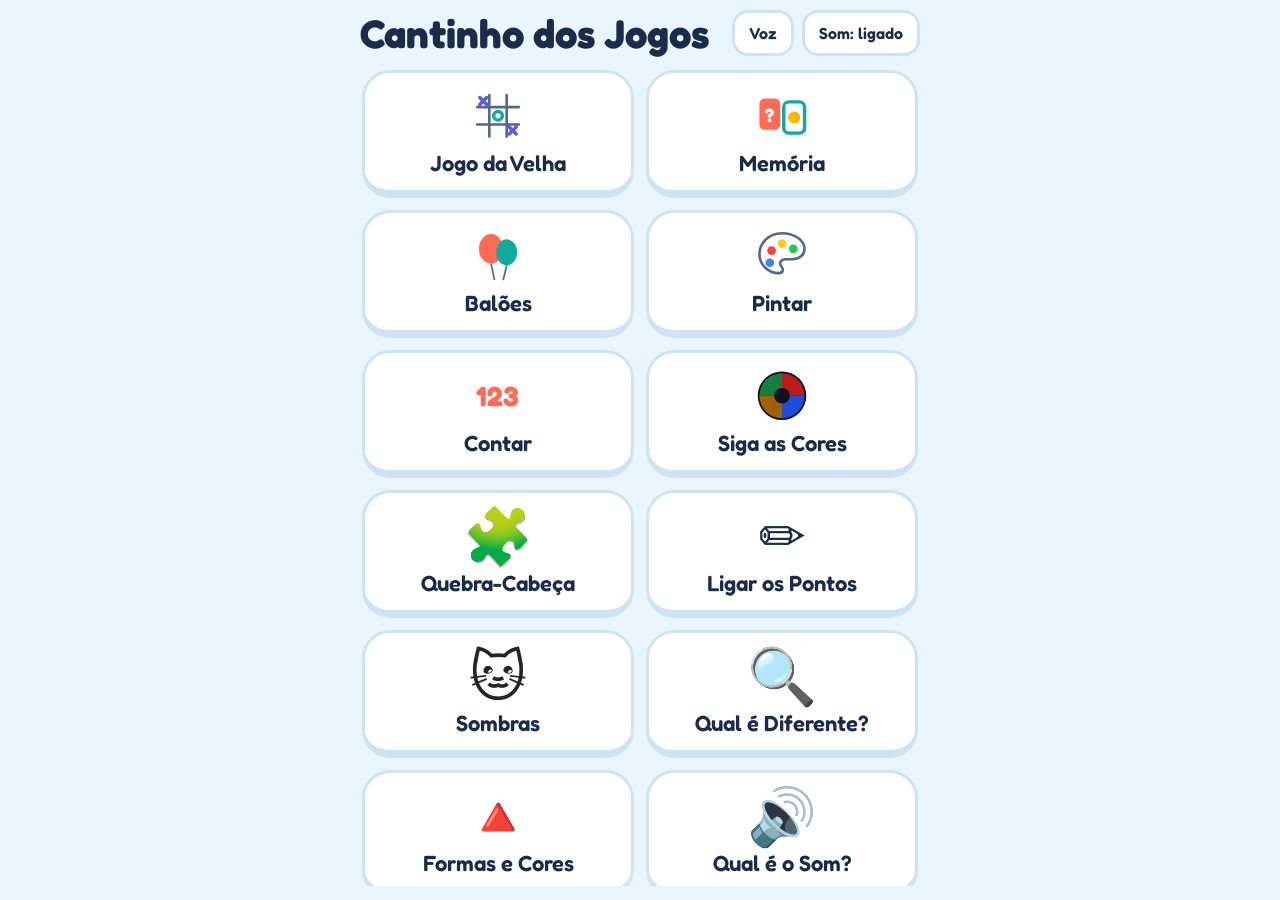
==== commit 429f3382: "Games: 9 novos jogos (quebra-cabeça até 20 peças, ligar os pontos, sombras, qual é o som, primeira l" ====
--- a/games/index.html
+++ b/games/index.html
@@ -72,7 +72,7 @@
 .hub-head { display: flex; align-items: center; justify-content: space-between; gap: 10px; flex: none; }
 .hub-btns { display: flex; gap: 8px; flex: none; }
 h1 { font-size: clamp(28px, 7.4vw, 40px); line-height: 1.05; margin: 0; font-weight: 700; text-wrap: balance; }
-.hub-grid { flex: 1; min-height: 0; display: grid; grid-template-columns: 1fr 1fr; grid-auto-rows: minmax(0, 1fr); gap: 12px; }
+.hub-grid { flex: 1; min-height: 0; overflow-y: auto; display: grid; grid-template-columns: 1fr 1fr; grid-auto-rows: minmax(128px, 1fr); gap: 12px; padding: 2px 2px 8px; align-content: stretch; }
 .gcard {
   background: var(--tile); border: 3px solid var(--tile-edge); border-bottom-width: 8px; border-radius: 28px;
   display: flex; flex-direction: column; align-items: center; justify-content: center; gap: 8px; padding: 8px;
@@ -249,6 +249,77 @@
 .shub .hb { font: inherit; font-size: 6cqw; font-weight: 700; color: #0f1220; background: #fde047; border: 0; border-radius: 3cqw; padding: 2.2cqw 4cqw; cursor: pointer; }
 .shub.idle .hn { display: none; }
 .shub:not(.idle) .hb { display: none; }
+
+/* novos jogos */
+.emo { display: block; font-size: 64px; line-height: 1; }
+.gcard .emo { font-size: clamp(40px, 12vw, 56px); }
+.emo.sil { filter: brightness(0); opacity: .85; }
+.square { position: relative; }
+.two { display: grid; grid-template-columns: 1fr 1fr; gap: 10px; }
+.two .big { font-size: 18px; padding: 12px; }
+.it.wrong { animation: shake .3s; }
+.it.sz { display: flex; flex-direction: column; align-items: center; justify-content: center; gap: 6px; font-size: 16px; }
+.it.sz.cnt { opacity: 1; }
+.it.sz.cnt span { opacity: .45; }
+.it.sz.cnt::after { position: static; font-size: 20px; min-width: 1.6em; height: 1.6em; }
+
+/* perguntas e respostas */
+.qbox { width: 100cqw; height: 100cqh; display: grid; place-items: center; text-align: center; font-size: min(52cqmin, 190px); line-height: 1; cursor: pointer; }
+.qbox .cap { display: block; font-size: .2em; font-weight: 700; margin-top: .18em; line-height: 1.1; }
+.qbox svg { width: min(78cqmin, 260px); height: auto; display: block; }
+.qchoices { flex: none; display: grid; gap: 10px; min-height: 96px; }
+.qc {
+  font-size: 46px; font-weight: 700; color: var(--ink); background: var(--tile); border: 3px solid var(--tile-edge); border-bottom-width: 7px;
+  border-radius: 24px; cursor: pointer; min-height: 92px; display: grid; place-items: center; padding: 4px; min-width: 0; line-height: 1;
+}
+.qc:active { transform: translateY(3px); }
+.qc svg { width: 64px; height: 64px; display: block; }
+.qc.right { background: #22c55e; color: #fff; border-color: transparent; }
+.qc.wrong { opacity: .35; animation: shake .3s; }
+.sil { display: block; filter: brightness(0); opacity: .85; }
+.qc.right .sil { filter: none; opacity: 1; }
+
+/* qual é diferente */
+.dgrid {
+  display: grid; width: min(100cqw, 100cqh); height: min(100cqw, 100cqh); gap: 6px;
+  grid-template-columns: repeat(var(--n), minmax(0, 1fr)); grid-template-rows: repeat(var(--n), minmax(0, 1fr));
+  font-size: calc(min(100cqw, 100cqh) / var(--n) * .66);
+}
+.dcell { background: var(--tile); border: 3px solid var(--tile-edge); border-radius: 18%; display: grid; place-items: center; cursor: pointer; padding: 0; font-size: inherit; line-height: 1; color: inherit; min-width: 0; min-height: 0; }
+.dcell.right { background: var(--win); border-color: var(--accent); }
+.dcell.wrong { opacity: .3; }
+
+/* piano */
+.keys { display: grid; grid-template-columns: repeat(8, minmax(0, 1fr)); gap: 6px; width: 100%; height: 100%; }
+.key {
+  border: 0; border-radius: 14px 14px 22px 22px; background: var(--c); cursor: pointer; color: #fff; font-weight: 700; font-size: 14px; min-width: 0; padding: 0 0 14px;
+  display: flex; align-items: flex-end; justify-content: center; touch-action: none; box-shadow: inset 0 -12px 0 rgba(0,0,0,.18); text-shadow: 0 1px 2px rgba(0,0,0,.35);
+}
+.key.on { filter: brightness(1.25); transform: translateY(4px); }
+.key.next { outline: 5px solid var(--ink); outline-offset: -5px; animation: blink .55s ease-in-out infinite alternate; }
+@keyframes blink { to { filter: brightness(1.45); } }
+
+/* ligar os pontos */
+.dots { width: 100%; height: 100%; display: block; background: var(--paper); border-radius: 22px; border: 3px solid var(--tile-edge); }
+.dots .hit { fill: transparent; cursor: pointer; }
+.dots .dot { fill: var(--accent); stroke: #1d2b4a; stroke-width: .8; }
+.dots .pt.dn .dot { fill: #1d2b4a; }
+.dots .pt.next .dot { fill: #facc15; transform-box: fill-box; transform-origin: center; animation: pulse .6s ease-in-out infinite alternate; }
+@keyframes pulse { to { transform: scale(1.5); } }
+.dots text { font-family: var(--font); font-weight: 700; font-size: 5.6px; fill: #1d2b4a; pointer-events: none; -webkit-user-select: none; user-select: none; }
+.dots .segs line { stroke: #1d2b4a; stroke-width: 1.4; stroke-linecap: round; }
+.dots .fillpoly { opacity: 0; transition: opacity .5s; }
+.dots.done .fillpoly { opacity: .85; }
+
+/* quebra-cabeça */
+.pzboard { position: absolute; inset: 0; display: grid; gap: 3px; background: var(--tile-edge); border-radius: 16px; overflow: hidden; border: 3px solid var(--tile-edge); }
+.pzcell { padding: 0; border: 0; background: var(--paper); overflow: hidden; position: relative; cursor: pointer; min-width: 0; min-height: 0; }
+.pzcell svg { width: 100%; height: 100%; display: block; }
+.pzcell .reg { cursor: pointer; }
+.pzcell.sel { outline: 6px solid var(--accent); outline-offset: -6px; z-index: 1; }
+.pzcell.ok { cursor: default; outline: 3px solid #22c55e; outline-offset: -3px; }
+.pzhint { position: absolute; inset: 0; z-index: 3; background: var(--paper); border-radius: 16px; overflow: hidden; border: 3px solid var(--accent); }
+.pzhint svg { width: 100%; height: 100%; display: block; }
 
 .confetti { position: fixed; inset: 0; pointer-events: none; overflow: hidden; z-index: 20; }
 .confetti i { position: absolute; top: -20px; width: 12px; height: 18px; border-radius: 3px; animation: fall linear forwards; }
@@ -976,6 +1047,302 @@
     say(players === 2 ? 'Toque em Iniciar. Dois jogadores!' : 'Toque em Iniciar', false);
   }
 
+  /* ---------- helper: jogos de pergunta e resposta ---------- */
+  function quiz(area, makeRound) {
+    area.innerHTML = '<div class="status small">Acertos: <span class="n">0</span></div><div class="stage"><div class="qbox"></div></div><div class="qchoices"></div>';
+    var box = area.querySelector('.qbox'), ch = area.querySelector('.qchoices'), nEl = area.querySelector('.n'), hits = 0, locked = false, said = '';
+    box.addEventListener('click', function () { speak(said); });
+    function next() {
+      var r = makeRound(); locked = false; said = r.speech;
+      box.innerHTML = r.prompt; ch.innerHTML = ''; ch.style.gridTemplateColumns = 'repeat(' + r.choices.length + ', minmax(0, 1fr))';
+      r.choices.forEach(function (c) {
+        var b = document.createElement('button'); b.type = 'button'; b.className = 'qc'; b.innerHTML = c.html; b.setAttribute('aria-label', c.label || 'opção');
+        b.addEventListener('click', function () {
+          if (locked || b.disabled) return;
+          if (c.ok) { locked = true; b.classList.add('right'); hits++; nEl.textContent = hits; sfxWin(); speak(r.praise); if (hits % 5 === 0) confetti(); later(next, 2000); }
+          else { b.classList.add('wrong'); b.disabled = true; sfxBad(); speak('Tente de novo'); }
+        });
+        ch.appendChild(b);
+      });
+      speak(r.speech);
+    }
+    later(next, 50);
+  }
+
+  /* ---------- SOMBRAS ---------- */
+  function sombras(area, o) {
+    var k = o.k;
+    quiz(area, function () {
+      var set = shuffle(BICHOS).slice(0, k), t = set[rand(k)];
+      return { prompt: '<span>' + t[0] + '</span>', speech: t[1] + '. Qual é a sombra?', praise: 'Isso! ' + t[1] + '!',
+        choices: set.map(function (a) { return { html: '<span class="sil">' + a[0] + '</span>', ok: a === t, label: 'sombra' }; }) };
+    });
+  }
+
+  /* ---------- QUAL É O SOM? ---------- */
+  var SONS = [['🐶', 'cachorro', 'Au au au!'], ['🐱', 'gato', 'Miau!'], ['🐮', 'vaca', 'Muuu!'], ['🐷', 'porquinho', 'Oinc oinc!'], ['🦆', 'pato', 'Quá quá quá!'],
+              ['🐔', 'galinha', 'Có có có có!'], ['🐑', 'ovelha', 'Mééé!'], ['🐴', 'cavalo', 'Rihihi!'], ['🦁', 'leão', 'Grrrr!'], ['🐸', 'sapo', 'Ru ru ru!'],
+              ['🐵', 'macaco', 'Ih ih ah ah!'], ['🐝', 'abelha', 'Zzzzz!']];
+  function som(area, o) {
+    var k = o.k;
+    quiz(area, function () {
+      var set = shuffle(SONS).slice(0, k), t = set[rand(k)];
+      return { prompt: '<span>🔊<span class="cap">' + t[2] + '</span></span>', speech: t[2] + ' Quem faz assim?', praise: 'Isso! ' + t[1] + '!',
+        choices: set.map(function (a) { return { html: '<span>' + a[0] + '</span>', ok: a === t, label: a[1] }; }) };
+    });
+  }
+
+  /* ---------- PRIMEIRA LETRA ---------- */
+  var LETRAS = [['🐝', 'abelha', 'A'], ['🎈', 'balão', 'B'], ['🏠', 'casa', 'C'], ['🎲', 'dado', 'D'], ['🐘', 'elefante', 'E'], ['🚀', 'foguete', 'F'], ['🐱', 'gato', 'G'],
+                ['🚁', 'helicóptero', 'H'], ['🐊', 'jacaré', 'J'], ['🦁', 'leão', 'L'], ['🍎', 'maçã', 'M'], ['🚢', 'navio', 'N'], ['🥚', 'ovo', 'O'], ['🦆', 'pato', 'P'],
+                ['🧀', 'queijo', 'Q'], ['🐭', 'rato', 'R'], ['🌞', 'sol', 'S'], ['🐢', 'tartaruga', 'T'], ['🍇', 'uva', 'U'], ['🐮', 'vaca', 'V'], ['☕', 'xícara', 'X'], ['🦓', 'zebra', 'Z']];
+  var LETRA_NOME = { A: 'á', B: 'bê', C: 'cê', D: 'dê', E: 'é', F: 'éfe', G: 'gê', H: 'agá', I: 'i', J: 'jota', L: 'éle', M: 'ême', N: 'êne', O: 'ó', P: 'pê', Q: 'quê', R: 'érre', S: 'ésse', T: 'tê', U: 'u', V: 'vê', X: 'xis', Z: 'zê' };
+  function letra(area, o) {
+    var k = o.k;
+    quiz(area, function () {
+      var t = pick(LETRAS), letters = [t[2]];
+      shuffle(LETRAS).forEach(function (x) { if (letters.length < k && letters.indexOf(x[2]) < 0) letters.push(x[2]); });
+      return { prompt: '<span>' + t[0] + '<span class="cap">' + t[1] + '</span></span>', speech: t[1] + '. Começa com qual letra?', praise: 'Isso! ' + t[1] + ' começa com ' + LETRA_NOME[t[2]] + '!',
+        choices: shuffle(letters).map(function (l) { return { html: '<span>' + l + '</span>', ok: l === t[2], label: 'letra ' + l }; }) };
+    });
+  }
+
+  /* ---------- FORMAS E CORES ---------- */
+  var SHAPES = [
+    { id: 'circulo', art: 'o círculo', f: false, svg: function (a) { return '<circle cx="50" cy="50" r="40" ' + a + '/>'; } },
+    { id: 'quadrado', art: 'o quadrado', f: false, svg: function (a) { return '<rect x="12" y="12" width="76" height="76" rx="8" ' + a + '/>'; } },
+    { id: 'triangulo', art: 'o triângulo', f: false, svg: function (a) { return '<polygon points="50,10 92,86 8,86" stroke-linejoin="round" ' + a + '/>'; } },
+    { id: 'estrela', art: 'a estrela', f: true, svg: function (a) { return '<polygon points="50,6 61,36 94,38 68,58 77,90 50,72 23,90 32,58 6,38 39,36" stroke-linejoin="round" ' + a + '/>'; } },
+    { id: 'coracao', art: 'o coração', f: false, svg: function (a) { return '<path d="' + HEART + '" ' + a + '/>'; } },
+    { id: 'losango', art: 'o losango', f: false, svg: function (a) { return '<polygon points="50,6 92,50 50,94 8,50" stroke-linejoin="round" ' + a + '/>'; } },
+    { id: 'retangulo', art: 'o retângulo', f: false, svg: function (a) { return '<rect x="6" y="24" width="88" height="52" rx="8" ' + a + '/>'; } }
+  ];
+  var CORES = [{ m: 'vermelho', f: 'vermelha', h: '#ef4444' }, { m: 'azul', f: 'azul', h: '#2563eb' }, { m: 'amarelo', f: 'amarela', h: '#facc15' },
+               { m: 'verde', f: 'verde', h: '#16a34a' }, { m: 'laranja', f: 'laranja', h: '#f97316' }, { m: 'roxo', f: 'roxa', h: '#a855f7' }];
+  function shapeSvg(s, attrs) { return '<svg viewBox="0 0 100 100" aria-hidden="true">' + s.svg(attrs) + '</svg>'; }
+  function solid(c) { return 'fill="' + c.h + '" stroke="#1d2b4a" stroke-width="4"'; }
+  var HOLE = 'fill="var(--tile-edge)" stroke="var(--ink-soft)" stroke-width="5" stroke-dasharray="9 7"';
+  function formas(area, o) {
+    var k = o.k, mode = o.mode;
+    quiz(area, function () {
+      var s = pick(SHAPES), c = pick(CORES), set = [], r;
+      if (mode === 'shape') {
+        set = [s]; while (set.length < k) { var x = pick(SHAPES); if (set.indexOf(x) < 0) set.push(x); }
+        r = { speech: 'Ache ' + s.art + '!', praise: 'Isso! ' + s.art + '!', choices: shuffle(set).map(function (x) { return { html: shapeSvg(x, HOLE), ok: x === s, label: x.id }; }) };
+      } else if (mode === 'color') {
+        set = [c]; while (set.length < k) { var y = pick(CORES); if (set.indexOf(y) < 0) set.push(y); }
+        r = { speech: 'Ache a cor ' + c.f + '!', praise: 'Isso! ' + c.m + '!', choices: shuffle(set).map(function (y) { return { html: shapeSvg(SHAPES[0], solid(y)), ok: y === c, label: y.m }; }) };
+      } else {
+        var combos = [{ s: s, c: c }], tries = 0;
+        while (combos.length < k && tries++ < 200) {
+          var s2 = pick(SHAPES), c2 = pick(CORES);
+          if ((s2 !== s || c2 !== c) && !combos.some(function (z) { return z.s === s2 && z.c === c2; })) combos.push({ s: s2, c: c2 });
+        }
+        var nm = s.art + ' ' + (s.f ? c.f : c.m);
+        r = { speech: 'Ache ' + nm + '!', praise: 'Isso! ' + nm + '!', choices: shuffle(combos).map(function (z) { return { html: shapeSvg(z.s, solid(z.c)), ok: z.s === s && z.c === c, label: z.s.id + ' ' + z.c.m }; }) };
+      }
+      r.prompt = shapeSvg(s, mode === 'shape' ? solid(c) : solid(c));
+      if (mode === 'color') r.prompt = shapeSvg(s, solid(c));
+      return r;
+    });
+  }
+
+  /* ---------- QUAL É DIFERENTE? ---------- */
+  var DIF_FACIL = [['🐶', '🐱'], ['🍎', '🍌'], ['🚗', '🐟'], ['⭐', '🌙'], ['🐸', '🐷'], ['🎈', '🍓'], ['🌸', '🐥']];
+  var DIF_DIFICIL = [['🍎', '🍅'], ['🐻', '🐼'], ['🌞', '🌕'], ['🐱', '🐯'], ['🍊', '🍋'], ['🐰', '🐭'], ['🍓', '🍒'], ['⚽', '🏀'], ['🐶', '🐺']];
+  function diferente(area, o) {
+    var n = o.n, hits = 0;
+    area.innerHTML = '<div class="status small">Acertos: <span class="n">0</span></div><div class="stage"><div class="dgrid"></div></div>';
+    var grid = area.querySelector('.dgrid'), nEl = area.querySelector('.n'), locked = false;
+    grid.style.setProperty('--n', n);
+    function next() {
+      var pr = pick(o.hard ? DIF_DIFICIL : DIF_FACIL), sw = Math.random() < 0.5, base = sw ? pr[1] : pr[0], odd = sw ? pr[0] : pr[1], at = rand(n * n);
+      grid.innerHTML = ''; locked = false;
+      for (var i = 0; i < n * n; i++) {
+        var b = document.createElement('button'); b.type = 'button'; b.className = 'dcell'; b.textContent = i === at ? odd : base; b.setAttribute('aria-label', 'figura ' + (i + 1));
+        b.addEventListener('click', (function (idx, btn) { return function () {
+          if (locked || btn.disabled) return;
+          if (idx === at) { locked = true; btn.classList.add('right'); hits++; nEl.textContent = hits; sfxWin(); speak('Isso! Achou o diferente!'); if (hits % 5 === 0) confetti(); later(next, 1800); }
+          else { btn.classList.add('wrong'); btn.disabled = true; sfxBad(); speak('Tente de novo'); }
+        }; })(i, b));
+        grid.appendChild(b);
+      }
+      speak('Ache o diferente!');
+    }
+    later(next, 50);
+  }
+
+  /* ---------- DO MENOR AO MAIOR ---------- */
+  var OBJETOS = ['🍎', '🐟', '⭐', '🚗', '🎈', '🍌', '🐥', '🌸', '🐶', '🐱'];
+  function tamanhos(area, o, mode, api) {
+    var n = o.n, asc = o.ord === 'asc', done = 0, next = 0, order = [];
+    area.innerHTML = '<div class="status small"></div><div class="stage"><div class="items"></div></div>';
+    var stage = area.querySelector('.stage'), itemsEl = area.querySelector('.items'), statusEl = area.querySelector('.status'), btns = [];
+    var cols = n <= 3 ? n : Math.ceil(n / 2), rows = Math.ceil(n / cols);
+    function scale(v) { return 0.38 + v * (0.62 / (n - 1)); }
+    function layout() {
+      var W = stage.clientWidth, H = stage.clientHeight; if (!W || !H) return;
+      var cell = Math.min(W / cols, H / rows);
+      itemsEl.style.gridTemplateColumns = 'repeat(' + cols + ', minmax(0, 1fr))'; itemsEl.style.gridTemplateRows = 'repeat(' + rows + ', minmax(0, 1fr))';
+      btns.forEach(function (b) { b.firstChild.style.fontSize = Math.floor(cell * 0.7 * scale(+b.dataset.v)) + 'px'; });
+    }
+    window.addEventListener('resize', layout); api.onStop(function () { window.removeEventListener('resize', layout); });
+    function round() {
+      var emo = pick(OBJETOS), vals = shuffle(Array.apply(null, Array(n)).map(function (_, i) { return i; }));
+      order = asc ? vals.slice().sort(function (a, b) { return a - b; }) : vals.slice().sort(function (a, b) { return b - a; });
+      next = 0; itemsEl.innerHTML = ''; btns = [];
+      vals.forEach(function (v) {
+        var b = document.createElement('button'); b.type = 'button'; b.className = 'it sz'; b.innerHTML = '<span>' + emo + '</span>'; b.dataset.v = v; b.setAttribute('aria-label', 'objeto');
+        b.addEventListener('click', function () {
+          if (b.classList.contains('cnt') || next >= n) return;
+          if (v === order[next]) {
+            next++; b.classList.add('cnt'); b.dataset.n = next; beep(380 + next * 70, 0.12, 'triangle');
+            if (next === n) { done++; statusEl.textContent = 'Muito bem!'; speak('Muito bem!'); sfxWin(); if (done % 3 === 0) confetti(); later(round, 2200); }
+          } else { b.classList.add('wrong'); sfxBad(); speak(asc ? 'Comece pelo menor' : 'Comece pelo maior'); setTimeout(function () { b.classList.remove('wrong'); }, 400); }
+        });
+        itemsEl.appendChild(b); btns.push(b);
+      });
+      statusEl.textContent = asc ? 'Do menor ao maior' : 'Do maior ao menor';
+      layout(); speak(asc ? 'Toque do menor para o maior' : 'Toque do maior para o menor');
+    }
+    later(round, 50);
+  }
+
+  /* ---------- PIANO DE CORES ---------- */
+  var NOTAS = [['Dó', 261.63, '#ef4444'], ['Ré', 293.66, '#f97316'], ['Mi', 329.63, '#facc15'], ['Fá', 349.23, '#16a34a'],
+               ['Sol', 392, '#14b8a6'], ['Lá', 440, '#2563eb'], ['Si', 493.88, '#a855f7'], ['Dó', 523.25, '#ec4899']];
+  var BRILHA = [0, 0, 4, 4, 5, 5, 4, 3, 3, 2, 2, 1, 1, 0];
+  function piano(area, o) {
+    var song = o.modo === 'song', pos = 0;
+    area.innerHTML = '<div class="status small"></div><div class="stage"><div class="keys"></div></div>';
+    var keys = area.querySelector('.keys'), statusEl = area.querySelector('.status'), els = [];
+    statusEl.textContent = song ? 'Toque na tecla que brilha' : 'Toque nas teclas';
+    function mark() { els.forEach(function (e) { e.classList.remove('next'); }); if (song && pos < BRILHA.length) els[BRILHA[pos]].classList.add('next'); }
+    function play(i) { if (o.timbre === 'xilo') beep(NOTAS[i][1] * 2, 0.5, 'sine'); else beep(NOTAS[i][1], 1.1, 'triangle'); }
+    NOTAS.forEach(function (n, i) {
+      var b = document.createElement('button'); b.type = 'button'; b.className = 'key'; b.style.setProperty('--c', n[2]); b.textContent = n[0]; b.setAttribute('aria-label', n[0]);
+      b.addEventListener('pointerdown', function (e) {
+        e.preventDefault(); b.classList.add('on'); play(i);
+        if (song && i === BRILHA[pos]) {
+          pos++;
+          if (pos === BRILHA.length) { statusEl.textContent = 'Parabéns! Você tocou a música!'; speak('Parabéns! Você tocou a música!'); later(function () { sfxWin(); confetti(); }, 900); later(function () { pos = 0; statusEl.textContent = 'Toque na tecla que brilha'; mark(); }, 4500); }
+          mark();
+        }
+      });
+      ['pointerup', 'pointercancel', 'pointerleave'].forEach(function (ev) { b.addEventListener(ev, function () { b.classList.remove('on'); }); });
+      keys.appendChild(b); els.push(b);
+    });
+    mark();
+    if (song) speak('Toque na tecla que brilha');
+  }
+
+  /* ---------- LIGAR OS PONTOS ---------- */
+  function starPts(n, ro, ri) { var p = []; for (var i = 0; i < n * 2; i++) { var a = -Math.PI / 2 + i * Math.PI / n, r = i % 2 ? ri : ro; p.push([50 + r * Math.cos(a), 50 + r * Math.sin(a)]); } return p; }
+  function midPts(p) { var out = []; for (var i = 0; i < p.length; i++) { var q = p[(i + 1) % p.length]; out.push(p[i]); out.push([(p[i][0] + q[0]) / 2, (p[i][1] + q[1]) / 2]); } return out; }
+  function heartPts(n) {
+    var M = 600, raw = [], cum = [0], i, t;
+    for (i = 0; i <= M; i++) { t = 2 * Math.PI * i / M; raw.push([16 * Math.pow(Math.sin(t), 3), 13 * Math.cos(t) - 5 * Math.cos(2 * t) - 2 * Math.cos(3 * t) - Math.cos(4 * t)]); }
+    for (i = 1; i <= M; i++) cum.push(cum[i - 1] + Math.sqrt(Math.pow(raw[i][0] - raw[i - 1][0], 2) + Math.pow(raw[i][1] - raw[i - 1][1], 2)));
+    var out = [], j = 0;
+    for (var k = 0; k < n; k++) {
+      var target = cum[M] * k / n; while (cum[j + 1] < target) j++;
+      var fr = (target - cum[j]) / ((cum[j + 1] - cum[j]) || 1);
+      out.push([raw[j][0] + (raw[j + 1][0] - raw[j][0]) * fr, raw[j][1] + (raw[j + 1][1] - raw[j][1]) * fr]);
+    }
+    return out.map(function (q) { return [50 + q[0] * 2.6, 50 - (q[1] + 3) * 2.6]; });
+  }
+  function circlePts(n) { var p = []; for (var i = 0; i < n; i++) { var a = -Math.PI / 2 + 2 * Math.PI * i / n; p.push([50 + 40 * Math.cos(a), 50 + 40 * Math.sin(a)]); } return p; }
+  var PONTOS = [
+    { lvl: 0, art: 'uma casa', c: '#f97316', pts: [[20, 86], [20, 52], [8, 52], [50, 14], [92, 52], [80, 52], [80, 86]] },
+    { lvl: 0, art: 'uma estrela', c: '#facc15', pts: starPts(5, 44, 19) },
+    { lvl: 0, art: 'um peixe', c: '#38bdf8', pts: [[8, 50], [28, 30], [52, 26], [74, 38], [92, 20], [88, 50], [92, 80], [74, 62], [52, 74], [28, 70]] },
+    { lvl: 1, art: 'um foguete', c: '#ef4444', pts: [[50, 6], [64, 28], [66, 60], [82, 84], [62, 76], [50, 94], [38, 76], [18, 84], [34, 60], [36, 28]] },
+    { lvl: 1, art: 'uma árvore', c: '#16a34a', pts: [[50, 6], [72, 34], [62, 34], [82, 62], [56, 62], [56, 92], [44, 92], [44, 62], [18, 62], [38, 34], [28, 34]] },
+    { lvl: 1, art: 'um coração', c: '#ec4899', pts: heartPts(14) },
+    { lvl: 2, art: 'um coração', c: '#ec4899', pts: heartPts(22) },
+    { lvl: 2, art: 'um sol', c: '#facc15', pts: circlePts(22) },
+    { lvl: 2, art: 'uma estrela', c: '#a855f7', pts: midPts(starPts(5, 46, 20)) }
+  ];
+  function pontos(area, o) {
+    var cand = PONTOS.filter(function (l) { return l.lvl === o.lvl; }), P, cur = 0;
+    area.innerHTML = '<div class="status small" aria-live="polite"></div><div class="stage"><div class="square"><svg class="dots" viewBox="-10 -10 120 120"></svg></div></div>' +
+      '<div class="bottom"><button class="big primary" type="button">Outro desenho</button></div>';
+    var svg = area.querySelector('svg'), statusEl = area.querySelector('.status');
+    function f(v) { return v.toFixed(1); }
+    function start(prev) {
+      do { P = pick(cand); } while (cand.length > 1 && P === prev);
+      cur = 0; var n = P.pts.length, dense = n > 14, rd = dense ? 2.5 : 3.3, fz = dense ? 4.8 : 5.6, hr = dense ? 4.6 : 7.5;
+      var h = '<polygon class="fillpoly" points="' + P.pts.map(function (q) { return f(q[0]) + ',' + f(q[1]); }).join(' ') + '" fill="' + P.c + '"/><g class="segs"></g>';
+      P.pts.forEach(function (q, i) {
+        var dx = q[0] - 50, dy = q[1] - 50, len = Math.sqrt(dx * dx + dy * dy) || 1, lx = f(dx / len * (rd + 4.4)), ly = f(dy / len * (rd + 4.4));
+        h += '<g class="pt" data-i="' + i + '" transform="translate(' + f(q[0]) + ' ' + f(q[1]) + ')"><circle class="hit" r="' + hr + '"/><circle class="dot" r="' + rd + '"/><text style="font-size:' + fz + 'px" x="' + lx + '" y="' + ly + '" text-anchor="middle" dominant-baseline="central">' + (i + 1) + '</text></g>';
+      });
+      svg.innerHTML = h; svg.classList.remove('done'); mark();
+      statusEl.textContent = 'Toque no número 1'; speak('Toque no número 1');
+    }
+    function mark() { svg.querySelectorAll('.pt').forEach(function (g, i) { g.classList.toggle('next', i === cur); g.classList.toggle('dn', i < cur); }); }
+    function seg(a, b) { svg.querySelector('.segs').insertAdjacentHTML('beforeend', '<line x1="' + f(P.pts[a][0]) + '" y1="' + f(P.pts[a][1]) + '" x2="' + f(P.pts[b][0]) + '" y2="' + f(P.pts[b][1]) + '"/>'); }
+    svg.addEventListener('click', function (e) {
+      var g = e.target.closest ? e.target.closest('.pt') : null; if (!g || cur >= P.pts.length) return;
+      var i = +g.dataset.i, n = P.pts.length;
+      if (i !== cur) { beep(220, 0.15, 'sine'); statusEl.textContent = 'Ache o número ' + (cur + 1); speak('Ache o número ' + (cur + 1)); return; }
+      if (cur > 0) seg(cur - 1, cur);
+      beep(400 + cur * 30, 0.1, 'triangle'); speak(String(cur + 1)); cur++;
+      if (cur === n) {
+        seg(n - 1, 0); svg.classList.add('done'); statusEl.textContent = 'Você fez ' + P.art + '!'; later(function () { sfxWin(); confetti(); speak('Parabéns! Você fez ' + P.art + '!'); }, 300);
+      } else statusEl.textContent = 'Agora o número ' + (cur + 1);
+      mark();
+    });
+    area.querySelector('.bottom .big').addEventListener('click', function () { start(P); });
+    start(null);
+  }
+
+  /* ---------- QUEBRA-CABEÇA (4 a 20 peças) ---------- */
+  var PZ = { 4: [2, 2], 6: [3, 2], 9: [3, 3], 12: [4, 3], 16: [4, 4], 20: [5, 4] };
+  var PZ_PAL = ['#ef4444', '#f97316', '#facc15', '#84cc16', '#16a34a', '#14b8a6', '#38bdf8', '#2563eb', '#a855f7', '#ec4899', '#c2763d', '#94a3b8'];
+  function pzDeco() {
+    var d = '', b, k;
+    for (b = 0; b < 10; b++) d += '<rect x="0" y="' + b * 10 + '" width="100" height="10" fill="hsl(' + (205 - b * 18) + ',80%,84%)"/>';
+    for (k = 0; k < 9; k++) d += '<circle cx="' + (50 + 46 * Math.sin(k * 2.4 + 1)).toFixed(1) + '" cy="' + (50 + 46 * Math.cos(k * 1.7)).toFixed(1) + '" r="' + (5 + (k % 3) * 3) + '" fill="' + PZ_PAL[(k * 7) % PZ_PAL.length] + '" opacity=".6"/>';
+    return d;
+  }
+  function colorize(art) { var i = 0; art = art.replace('/>', '/>' + pzDeco()); return art.replace(/class="reg"/g, function () { var c = i === 0 ? '#cfeaff' : PZ_PAL[(i * 5) % PZ_PAL.length]; i++; return 'class="reg" style="fill:' + c + '"'; }); }
+  function quebra(area, o, mode, api) {
+    var cr = PZ[o.n], cols = cr[0], rows = cr[1], n = cols * rows;
+    var d = pick(DRAW.filter(function (x) { return x.id !== 'livre'; })), art = colorize(d.fn());
+    area.innerHTML = '<div class="status small" aria-live="polite"></div><div class="stage"><div class="square"><div class="pzboard"></div><div class="pzhint" hidden><svg class="paint" viewBox="0 0 100 100" aria-hidden="true">' + art + '</svg></div></div></div>' +
+      '<div class="bottom"><div class="two"><button class="big" id="pzHint" type="button">Ver a figura</button><button class="big primary" id="pzNew" type="button">Outro</button></div></div>';
+    var board = area.querySelector('.pzboard'), hint = area.querySelector('.pzhint'), statusEl = area.querySelector('.status');
+    board.style.gridTemplateColumns = 'repeat(' + cols + ', minmax(0, 1fr))'; board.style.gridTemplateRows = 'repeat(' + rows + ', minmax(0, 1fr))';
+    function piece(id) {
+      var c = id % cols, r = Math.floor(id / cols);
+      return '<svg class="paint pz" viewBox="' + (c * 100 / cols) + ' ' + (r * 100 / rows) + ' ' + (100 / cols) + ' ' + (100 / rows) + '" preserveAspectRatio="none" aria-hidden="true">' + art + '</svg>';
+    }
+    var arr = [], i; for (i = 0; i < n; i++) arr.push(i);
+    do { arr = shuffle(arr); } while (arr.every(function (v, k) { return v === k; }));
+    var locked = [], cells = [], sel = -1, over = false;
+    function put(k) { cells[k].innerHTML = piece(arr[k]); cells[k].classList.toggle('ok', !!locked[k]); cells[k].classList.toggle('sel', sel === k); }
+    function progress() { var m = locked.filter(Boolean).length; if (!over) statusEl.textContent = 'Peças no lugar: ' + m + ' de ' + n; return m; }
+    for (i = 0; i < n; i++) {
+      var b = document.createElement('button'); b.type = 'button'; b.className = 'pzcell'; b.setAttribute('aria-label', 'peça ' + (i + 1));
+      b.addEventListener('click', (function (k) { return function () { tap(k); }; })(i));
+      board.appendChild(b); cells.push(b); locked.push(arr[i] === i);
+    }
+    function tap(k) {
+      if (over || locked[k]) return;
+      if (sel < 0) { sel = k; put(k); beep(500, 0.06, 'triangle'); return; }
+      if (sel === k) { sel = -1; put(k); return; }
+      var a = sel, t = arr[a]; arr[a] = arr[k]; arr[k] = t; sel = -1;
+      locked[a] = arr[a] === a; locked[k] = arr[k] === k; put(a); put(k); beep(locked[a] || locked[k] ? 700 : 420, 0.1, 'triangle');
+      if (progress() === n) { over = true; statusEl.textContent = 'Parabéns! Você montou tudo!'; speak('Parabéns! Você montou o quebra-cabeça!'); sfxWin(); confetti(); }
+    }
+    for (i = 0; i < n; i++) put(i);
+    progress();
+    $('pzHint').addEventListener('click', function () { hint.hidden = false; later(function () { hint.hidden = true; }, 2500); });
+    $('pzNew').addEventListener('click', api.restart);
+    speak('Toque em duas peças para trocar de lugar');
+  }
+
   /* ---------- catálogo, menus e navegação ---------- */
   function players() { return { key: 'players', label: 'Jogadores', options: [{ label: '1 jogador', value: 1 }, { label: '2 jogadores', value: 2 }] }; }
   var GAMES = [
@@ -1004,8 +1371,45 @@
       groups: [{ key: 'len', label: 'Tamanho', options: [{ label: 'Curto (3)', value: 3 }, { label: 'Médio (5)', value: 5 }, { label: 'Longo (8)', value: 8 }, { label: 'Mestre (14)', value: 14 }] }, players()],
       actions: [{ label: 'Jogar', mode: 'play', primary: true }],
       icon: '<svg viewBox="0 0 64 64"><circle cx="32" cy="32" r="28" fill="#0f1220"/><path d="M32 32V6A26 26 0 0 0 6 32z" fill="#15803d"/><path d="M32 32H58A26 26 0 0 0 32 6z" fill="#b91c1c"/><path d="M32 32H6A26 26 0 0 0 32 58z" fill="#a16207"/><path d="M32 32V58A26 26 0 0 0 58 32z" fill="#1d4ed8"/><circle cx="32" cy="32" r="9" fill="#0f1220"/></svg>' }
+,
+    { id: 'quebra', title: 'Quebra-Cabeça', desc: 'Toque em duas peças para trocar de lugar', run: quebra,
+      groups: [{ key: 'n', label: 'Quantas peças', def: 0, options: [{ label: '4 peças', value: 4 }, { label: '6 peças', value: 6 }, { label: '9 peças', value: 9 }, { label: '12 peças', value: 12 }, { label: '16 peças', value: 16 }, { label: '20 peças', value: 20 }] }],
+      actions: [{ label: 'Jogar', mode: 'play', primary: true }],
+      icon: '<span class="emo">🧩</span>' },
+    { id: 'pontos', title: 'Ligar os Pontos', desc: 'Toque nos números em ordem', run: pontos,
+      groups: [{ key: 'lvl', label: 'Dificuldade', def: 0, options: [{ label: 'Fácil', value: 0 }, { label: 'Médio', value: 1 }, { label: 'Difícil', value: 2 }] }],
+      actions: [{ label: 'Jogar', mode: 'play', primary: true }],
+      icon: '<span class="emo">✏️</span>' },
+    { id: 'sombras', title: 'Sombras', desc: 'Ache a sombra do bichinho', run: sombras,
+      groups: [{ key: 'k', label: 'Quantas sombras', def: 1, options: [{ label: '2', value: 2 }, { label: '3', value: 3 }, { label: '4', value: 4 }] }],
+      actions: [{ label: 'Jogar', mode: 'play', primary: true }],
+      icon: '<span class="emo sil">🐱</span>' },
+    { id: 'diferente', title: 'Qual é Diferente?', desc: 'Ache a figura que não combina', run: diferente,
+      groups: [{ key: 'n', label: 'Tamanho da grade', def: 1, options: [{ label: '2 × 2', value: 2 }, { label: '3 × 3', value: 3 }, { label: '4 × 4', value: 4 }, { label: '5 × 5', value: 5 }] }, { key: 'hard', label: 'Figuras', def: 0, options: [{ label: 'Bem diferentes', value: false }, { label: 'Parecidas', value: true }] }],
+      actions: [{ label: 'Jogar', mode: 'play', primary: true }],
+      icon: '<span class="emo">🔍</span>' },
+    { id: 'formas', title: 'Formas e Cores', desc: 'Ache a forma ou a cor igual', run: formas,
+      groups: [{ key: 'mode', label: 'O que achar', def: 0, options: [{ label: 'Formas', value: 'shape' }, { label: 'Cores', value: 'color' }, { label: 'Formas e cores', value: 'both' }] }, { key: 'k', label: 'Quantas opções', def: 1, options: [{ label: '2', value: 2 }, { label: '3', value: 3 }, { label: '4', value: 4 }] }],
+      actions: [{ label: 'Jogar', mode: 'play', primary: true }],
+      icon: '<span class="emo">🔺</span>' },
+    { id: 'som', title: 'Qual é o Som?', desc: 'Ouça e ache o bichinho', run: som,
+      groups: [{ key: 'k', label: 'Quantas opções', def: 1, options: [{ label: '2', value: 2 }, { label: '3', value: 3 }, { label: '4', value: 4 }] }],
+      actions: [{ label: 'Jogar', mode: 'play', primary: true }],
+      icon: '<span class="emo">🔊</span>' },
+    { id: 'letra', title: 'Primeira Letra', desc: 'Com qual letra começa?', run: letra,
+      groups: [{ key: 'k', label: 'Quantas letras', def: 0, options: [{ label: '2', value: 2 }, { label: '3', value: 3 }, { label: '4', value: 4 }] }],
+      actions: [{ label: 'Jogar', mode: 'play', primary: true }],
+      icon: '<span class="emo">🔤</span>' },
+    { id: 'tamanhos', title: 'Menor ao Maior', desc: 'Toque em ordem de tamanho', run: tamanhos,
+      groups: [{ key: 'n', label: 'Quantos objetos', def: 0, options: [{ label: '3', value: 3 }, { label: '4', value: 4 }, { label: '5', value: 5 }, { label: '6', value: 6 }] }, { key: 'ord', label: 'Ordem', def: 0, options: [{ label: 'Do menor ao maior', value: 'asc' }, { label: 'Do maior ao menor', value: 'desc' }] }],
+      actions: [{ label: 'Jogar', mode: 'play', primary: true }],
+      icon: '<span class="emo">📏</span>' },
+    { id: 'piano', title: 'Piano de Cores', desc: 'Toque e faça música', run: piano,
+      groups: [{ key: 'modo', label: 'Modo', def: 0, options: [{ label: 'Livre', value: 'free' }, { label: 'Brilha, brilha', value: 'song' }] }, { key: 'timbre', label: 'Som', def: 0, options: [{ label: 'Piano', value: 'piano' }, { label: 'Xilofone', value: 'xilo' }] }],
+      actions: [{ label: 'Jogar', mode: 'play', primary: true }],
+      icon: '<span class="emo">🎹</span>' }
   ];
-  GAMES.forEach(function (g) { g.groups.forEach(function (gr) { gr.sel = 0; }); });
+  GAMES.forEach(function (g) { g.groups.forEach(function (gr) { gr.sel = gr.def || 0; }); });
 
   var SCREENS = ['hub', 'gmenu', 'play', 'settings'];
   function show(id) { SCREENS.forEach(function (s) { $(s).hidden = s !== id; }); }
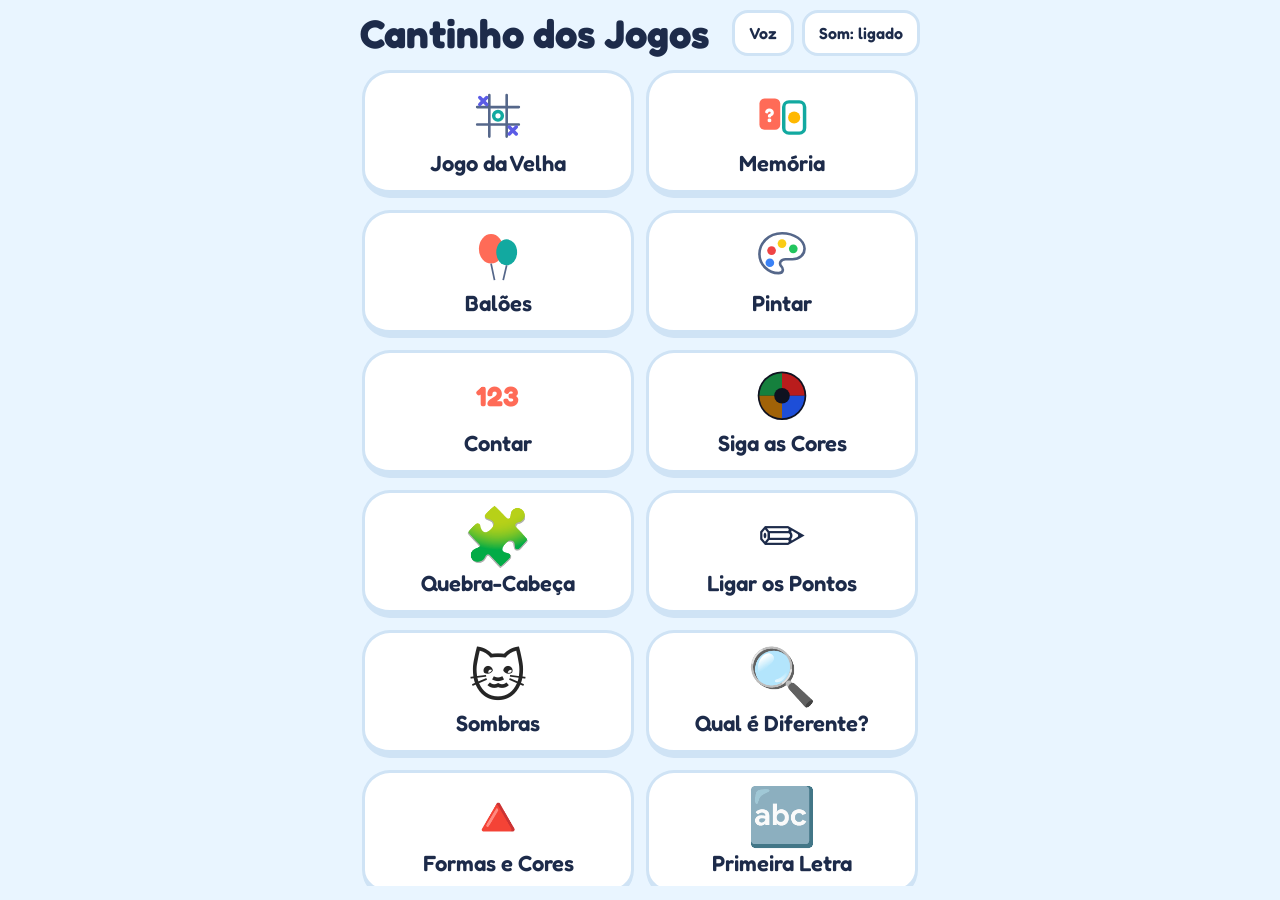
==== commit d9fc9970: "Games: busca de desenhos mais tolerante, 18 novos desenhos, remove Qual é o Som Co-Authored-By: Clau" ====
--- a/games/index.html
+++ b/games/index.html
@@ -766,12 +766,69 @@
     { id: 'sapo', nome: 'Sapo', tags: 'sapo ra perereca', fn: function () {
       return BG + E(50, 92, 42, 6) + E(18, 80, 12, 8) + E(82, 80, 12, 8) + E(50, 66, 30, 22) + E(50, 52, 34, 22) + C(32, 36, 11) + C(68, 36, 11) + C(32, 37, 4.5) + C(68, 37, 4.5) +
         C(44, 48, 1.6) + C(56, 48, 1.6) + L('M24 56 Q50 78 76 56'); } },
+    { id: 'leao', nome: 'Leão', tags: 'leao leaozinho juba selva rei-da-selva', fn: function () {
+      return BG + C(50, 50, 40) + C(22, 24, 8) + C(78, 24, 8) + C(50, 54, 27) + C(41, 48, 3.5) + C(59, 48, 3.5) + E(50, 68, 13, 9) + P('44,54 56,54 50,61') + L('M50 61 L50 66 M50 66 Q44 72 38 68 M50 66 Q56 72 62 68'); } },
+    { id: 'cavalo', nome: 'Cavalo', tags: 'cavalo cavalinho egua pangare pony potro', fn: function () {
+      return BG + P('34,6 40,24 46,12') + P('66,6 60,24 54,12') + E(50, 50, 20, 32) + D('M42 8 Q50 2 58 8 L56 30 Q50 24 44 30 Z') + E(50, 78, 17, 13) + C(41, 46, 3.5) + C(59, 46, 3.5) + C(44, 78, 2.5) + C(56, 78, 2.5); } },
+    { id: 'vaca', nome: 'Vaca', tags: 'vaca vaquinha boi touro leite fazenda', fn: function () {
+      return BG + P('26,26 20,8 34,20') + P('74,26 80,8 66,20') + E(14, 38, 11, 7, 20) + E(86, 38, 11, 7, -20) + E(50, 50, 28, 32) + E(32, 32, 7, 6) + E(50, 74, 18, 13) + C(41, 46, 3.5) + C(59, 46, 3.5) + C(44, 74, 2.5) + C(56, 74, 2.5); } },
+    { id: 'porco', nome: 'Porquinho', tags: 'porco porquinho porca leitao fazenda', fn: function () {
+      return BG + P('24,32 20,10 42,22') + P('76,32 80,10 58,22') + C(50, 52, 33) + E(50, 62, 15, 11) + C(43, 62, 2.8) + C(57, 62, 2.8) + C(38, 44, 3.5) + C(62, 44, 3.5); } },
+    { id: 'pato', nome: 'Pato', tags: 'pato patinho marreco lago', fn: function () {
+      return BG + R(0, 84, 100, 16) + P('4,44 22,52 10,58') + E(46, 66, 32, 20) + C(72, 32, 15) + P('84,30 98,35 84,40') + C(76, 28, 2.8) + E(44, 68, 15, 9, -12); } },
+    { id: 'macaco', nome: 'Macaco', tags: 'macaco macaquinho chimpanze primata banana', fn: function () {
+      return BG + C(16, 50, 11) + C(84, 50, 11) + C(50, 50, 32) + E(50, 58, 21, 22) + C(42, 46, 3.5) + C(58, 46, 3.5) + E(50, 66, 11, 7) + C(46, 56, 1.6) + C(54, 56, 1.6) + L('M42 70 Q50 76 58 70'); } },
+    { id: 'girafa', nome: 'Girafa', tags: 'girafa girafinha pescoco savana', fn: function () {
+      return BG + R(0, 90, 100, 10) + R(38, 34, 22, 56) + E(50, 20, 21, 14) + R(41, 4, 4, 9) + R(55, 4, 4, 9) + C(43, 3, 3) + C(57, 3, 3) + C(43, 18, 3) + C(58, 18, 3) + E(60, 24, 9, 6) + C(48, 52, 5) + C(52, 70, 5) + C(46, 80, 4); } },
+    { id: 'abelha', nome: 'Abelha', tags: 'abelha abelhinha inseto mel zangao', fn: function () {
+      return BG + E(36, 28, 14, 20, -30) + E(60, 24, 14, 20, 30) + E(50, 60, 32, 22) + E(40, 60, 5, 20) + E(54, 60, 5, 20) + C(82, 56, 12) + C(85, 52, 2.5) + P('18,60 4,64 18,66'); } },
+    { id: 'tubarao', nome: 'Tubarão', tags: 'tubarao tubaraozinho mar oceano peixe', fn: function () {
+      return BG + R(0, 80, 100, 20) + P('44,42 56,10 62,42') + P('14,56 2,38 4,72') + E(50, 58, 40, 17) + C(76, 52, 2.8) + L('M64 62 Q74 68 84 62') + P('50,72 60,74 48,86'); } },
+    { id: 'onibus', nome: 'Ônibus', tags: 'onibus busao escolar transporte', fn: function () {
+      return BG + R(0, 80, 100, 20) + R(6, 26, 88, 50, 6) + R(12, 34, 16, 16, 2) + R(32, 34, 16, 16, 2) + R(52, 34, 16, 16, 2) + R(72, 34, 16, 16, 2) + C(26, 76, 9) + C(74, 76, 9) + C(26, 76, 3.5) + C(74, 76, 3.5) + R(88, 58, 6, 8, 2); } },
+    { id: 'bicicleta', nome: 'Bicicleta', tags: 'bicicleta bike bici pedal', fn: function () {
+      return BG + R(0, 88, 100, 12) + C(24, 66, 20) + C(76, 66, 20) + C(24, 66, 13) + C(76, 66, 13) + C(24, 66, 3) + C(76, 66, 3) + L('M24 66 L44 66 L58 40 L76 66 M44 66 L36 40 L58 40 M36 40 L30 38 M58 40 L68 38 L72 44'); } },
+    { id: 'helicoptero', nome: 'Helicóptero', tags: 'helicoptero helicopteros voar helice', fn: function () {
+      return BG + C(86, 14, 8) + R(8, 20, 84, 5, 2) + R(47, 24, 6, 10) + E(46, 52, 28, 18) + R(70, 46, 26, 7, 3) + P('90,38 98,38 96,48 90,48') + E(36, 50, 12, 9) + R(26, 74, 40, 4, 2) + R(34, 66, 3, 8) + R(56, 66, 3, 8); } },
+    { id: 'pizza', nome: 'Pizza', tags: 'pizza fatia calabresa comida lanche', fn: function () {
+      return BG + P('50,94 8,22 92,22') + D('M6 20 Q50 4 94 20 L92 28 Q50 14 8 28 Z') + C(40, 40, 6) + C(60, 40, 6) + C(50, 58, 6) + C(50, 78, 4); } },
+    { id: 'banana', nome: 'Banana', tags: 'banana bananinha fruta macaco', fn: function () {
+      return BG + D('M16 30 Q34 82 86 66 Q90 62 88 58 Q56 70 28 22 Q18 20 16 30 Z') + R(14, 14, 8, 12, 2); } },
+    { id: 'uva', nome: 'Uva', tags: 'uva uvas fruta vinho cacho', fn: function () {
+      return BG + R(48, 6, 5, 16, 2) + E(66, 14, 14, 7, -20) + C(34, 34, 11) + C(56, 34, 11) + C(78, 34, 11) + C(44, 54, 11) + C(66, 54, 11) + C(55, 74, 11); } },
+    { id: 'morango', nome: 'Morango', tags: 'morango morangos fruta vermelha', fn: function () {
+      return BG + D('M50 94 Q8 66 14 36 Q22 22 50 28 Q78 22 86 36 Q92 66 50 94 Z') + P('50,30 34,16 42,24 28,24 44,30') + P('50,30 66,16 58,24 72,24 56,30') + C(38, 46, 2.4) + C(58, 44, 2.4) + C(48, 58, 2.4) + C(66, 58, 2.4) + C(36, 66, 2.4) + C(54, 74, 2.4); } },
+    { id: 'cenoura', nome: 'Cenoura', tags: 'cenoura cenouras legume coelho horta', fn: function () {
+      return BG + P('32,30 68,30 50,96') + P('50,30 36,6 48,24') + P('50,30 50,2 56,24') + P('50,30 64,6 54,24') + L('M38 42 L46 42 M54 56 L62 56 M42 66 L50 66'); } },
+    { id: 'bola', nome: 'Bola', tags: 'bola bolinha futebol esporte jogo', fn: function () {
+      return BG + R(0, 90, 100, 10) + C(50, 50, 42) + P('50,34 64,44 59,60 41,60 36,44') + P('50,34 50,10 62,14 64,44') + P('50,34 50,10 38,14 36,44') + P('36,44 12,40 12,58 41,60') + P('64,44 88,40 88,58 59,60'); } },
+    { id: 'guardachuva', nome: 'Guarda-chuva', tags: 'guarda-chuva guardachuva chuva sombrinha', fn: function () {
+      return BG + D('M6 52 Q10 12 50 10 Q90 12 94 52 Q84 44 72 52 Q61 44 50 52 Q39 44 28 52 Q16 44 6 52 Z') + R(48, 50, 4, 34) + D('M52 84 Q52 94 42 94 Q36 94 36 88 L40 88 Q40 90 42 90 Q48 90 48 84 Z'); } },
     { id: 'livre', nome: 'Em branco', tags: 'branco livre vazio folha desenho-livre', fn: function () { return BG; } }
   ];
   var DRAWMAP = {}; DRAW.forEach(function (d) { DRAWMAP[d.id] = d; });
 
   function norm(s) { return (s || '').toLowerCase().normalize('NFD').replace(/[̀-ͯ]/g, '').replace(/[^a-z\s-]/g, ' ').replace(/\s+/g, ' ').trim(); }
   var STOP = { um: 1, uma: 1, o: 1, a: 1, os: 1, as: 1, de: 1, do: 1, da: 1, dos: 1, das: 1, desenho: 1, quero: 1, pintar: 1, com: 1, e: 1, para: 1, meu: 1, minha: 1 };
+  function lev(a, b) {
+    var m = a.length, n = b.length, i, j, prev, cur;
+    if (Math.abs(m - n) > 2) return 9;
+    prev = []; for (j = 0; j <= n; j++) prev.push(j);
+    for (i = 1; i <= m; i++) {
+      cur = [i];
+      for (j = 1; j <= n; j++) cur.push(Math.min(prev[j] + 1, cur[j - 1] + 1, prev[j - 1] + (a.charAt(i - 1) === b.charAt(j - 1) ? 0 : 1)));
+      prev = cur;
+    }
+    return prev[n];
+  }
+  function stems(t) {
+    var v = [t], x = t;
+    x = x.replace(/oes$/, 'ao').replace(/aes$/, 'ao').replace(/ois$/, 'ol').replace(/(ns)$/, 'm').replace(/(res|zes|ses)$/, function (m) { return m.slice(0, -2); }).replace(/s$/, '');
+    v.push(x);
+    var y = x.replace(/(z?inh[oa]s?|z?it[oa]s?|ao)$/, '');
+    if (y.length >= 3) { v.push(y); v.push(y + 'o'); v.push(y + 'a'); }
+    return v.filter(function (e, i) { return e.length >= 3 && v.indexOf(e) === i; });
+  }
   function searchDraw(q) {
     var tokens = norm(q).split(' ').filter(function (t) { return t.length > 1 && !STOP[t]; });
     if (!tokens.length) return DRAW.slice();
@@ -779,19 +836,23 @@
     DRAW.forEach(function (d) {
       var tags = norm(d.tags + ' ' + d.nome).split(' '), s = 0;
       tokens.forEach(function (t) {
-        var vars = [t, t.replace(/s$/, ''), t.replace(/es$/, ''), t.replace(/oes$/, 'ao')];
-        vars.forEach(function (v, vi) {
-          if (v.length < 2) return;
+        var best = 0;
+        stems(t).forEach(function (v, vi) {
           tags.forEach(function (g) {
-            if (g === v) s += vi === 0 ? 10 : 8;
-            else if (v.length >= 3 && (g.indexOf(v) === 0 || v.indexOf(g) === 0 && g.length >= 4)) s += 5;
-            else if (v.length >= 4 && g.indexOf(v) >= 0) s += 2;
+            var sc = 0;
+            if (g === v) sc = vi === 0 ? 10 : 8;
+            else if (g.length >= 3 && v.length >= 3 && g.indexOf(v) === 0 && g.length - v.length <= 3) sc = 5;
+            else if (v.length >= 4 && g.length >= 4 && v.indexOf(g) === 0 && v.length - g.length <= 3) sc = 5;
+            else if (v.length >= 5 && g.length >= 5 && lev(v, g) <= (v.length >= 7 ? 2 : 1)) sc = 4;
+            if (sc > best) best = sc;
           });
         });
+        s += best;
       });
       if (s > 0) out.push({ d: d, s: s });
     });
     out.sort(function (a, b) { return b.s - a.s; });
+    if (out.length) { var top = out[0].s; out = out.filter(function (x) { return x.s > top * 0.5; }); }
     return out.map(function (x) { return x.d; });
   }
 
@@ -1076,19 +1137,6 @@
       var set = shuffle(BICHOS).slice(0, k), t = set[rand(k)];
       return { prompt: '<span>' + t[0] + '</span>', speech: t[1] + '. Qual é a sombra?', praise: 'Isso! ' + t[1] + '!',
         choices: set.map(function (a) { return { html: '<span class="sil">' + a[0] + '</span>', ok: a === t, label: 'sombra' }; }) };
-    });
-  }
-
-  /* ---------- QUAL É O SOM? ---------- */
-  var SONS = [['🐶', 'cachorro', 'Au au au!'], ['🐱', 'gato', 'Miau!'], ['🐮', 'vaca', 'Muuu!'], ['🐷', 'porquinho', 'Oinc oinc!'], ['🦆', 'pato', 'Quá quá quá!'],
-              ['🐔', 'galinha', 'Có có có có!'], ['🐑', 'ovelha', 'Mééé!'], ['🐴', 'cavalo', 'Rihihi!'], ['🦁', 'leão', 'Grrrr!'], ['🐸', 'sapo', 'Ru ru ru!'],
-              ['🐵', 'macaco', 'Ih ih ah ah!'], ['🐝', 'abelha', 'Zzzzz!']];
-  function som(area, o) {
-    var k = o.k;
-    quiz(area, function () {
-      var set = shuffle(SONS).slice(0, k), t = set[rand(k)];
-      return { prompt: '<span>🔊<span class="cap">' + t[2] + '</span></span>', speech: t[2] + ' Quem faz assim?', praise: 'Isso! ' + t[1] + '!',
-        choices: set.map(function (a) { return { html: '<span>' + a[0] + '</span>', ok: a === t, label: a[1] }; }) };
     });
   }
 
@@ -1392,10 +1440,6 @@
       groups: [{ key: 'mode', label: 'O que achar', def: 0, options: [{ label: 'Formas', value: 'shape' }, { label: 'Cores', value: 'color' }, { label: 'Formas e cores', value: 'both' }] }, { key: 'k', label: 'Quantas opções', def: 1, options: [{ label: '2', value: 2 }, { label: '3', value: 3 }, { label: '4', value: 4 }] }],
       actions: [{ label: 'Jogar', mode: 'play', primary: true }],
       icon: '<span class="emo">🔺</span>' },
-    { id: 'som', title: 'Qual é o Som?', desc: 'Ouça e ache o bichinho', run: som,
-      groups: [{ key: 'k', label: 'Quantas opções', def: 1, options: [{ label: '2', value: 2 }, { label: '3', value: 3 }, { label: '4', value: 4 }] }],
-      actions: [{ label: 'Jogar', mode: 'play', primary: true }],
-      icon: '<span class="emo">🔊</span>' },
     { id: 'letra', title: 'Primeira Letra', desc: 'Com qual letra começa?', run: letra,
       groups: [{ key: 'k', label: 'Quantas letras', def: 0, options: [{ label: '2', value: 2 }, { label: '3', value: 3 }, { label: '4', value: 4 }] }],
       actions: [{ label: 'Jogar', mode: 'play', primary: true }],
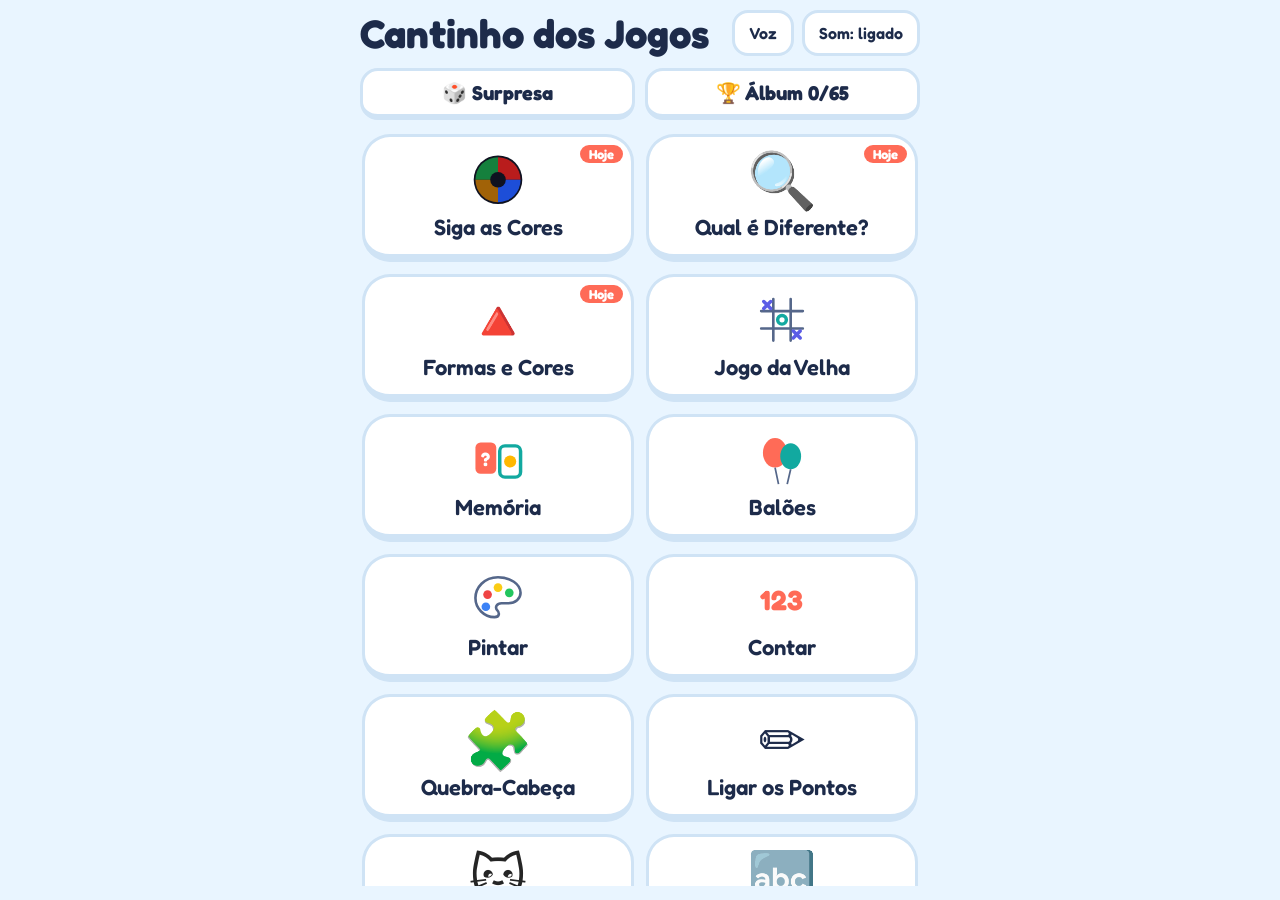
==== commit 337cde31: "Games: sorteio sem repetição, pontos crescentes e variados, álbum de figurinhas, jogos do dia e surp" ====
--- a/games/index.html
+++ b/games/index.html
@@ -324,6 +324,18 @@
 .confetti { position: fixed; inset: 0; pointer-events: none; overflow: hidden; z-index: 20; }
 .confetti i { position: absolute; top: -20px; width: 12px; height: 18px; border-radius: 3px; animation: fall linear forwards; }
 @keyframes fall { to { transform: translateY(110vh) rotate(720deg); } }
+.hub-top { display: flex; gap: 10px; flex: none; }
+.tbtn { flex: 1; min-height: 52px; font: inherit; font-weight: 700; font-size: clamp(16px, 4.4vw, 20px); color: var(--ink); background: var(--tile); border: 3px solid var(--tile-edge); border-bottom-width: 6px; border-radius: 18px; cursor: pointer; padding: 6px 10px; }
+.tbtn:active { transform: translateY(2px); border-bottom-width: 4px; }
+.gcard { position: relative; }
+.gcard .today { position: absolute; top: 8px; right: 8px; background: var(--accent); color: var(--accent-ink); font-size: 13px; font-weight: 700; padding: 2px 9px; border-radius: 999px; }
+.stk-toast { position: fixed; left: 50%; top: 12%; transform: translateX(-50%) scale(.6); background: var(--tile); border: 3px solid var(--accent); border-radius: 24px; padding: 10px 20px; display: flex; align-items: center; gap: 12px; font-weight: 700; font-size: 20px; color: var(--ink); z-index: 60; opacity: 0; pointer-events: none; transition: transform .35s, opacity .35s; box-shadow: 0 8px 24px rgba(0,0,0,.18); }
+.stk-toast.on { opacity: 1; transform: translateX(-50%) scale(1); }
+.stk-toast .e { font-size: 46px; line-height: 1; }
+.album-grid { flex: 1; min-height: 0; overflow-y: auto; display: grid; grid-template-columns: repeat(4, 1fr); gap: 10px; align-content: start; padding: 2px 2px 10px; }
+.stk { aspect-ratio: 1; border-radius: 18px; border: 3px solid var(--tile-edge); background: var(--tile); font-size: clamp(30px, 9vw, 46px); display: flex; align-items: center; justify-content: center; cursor: pointer; padding: 0; color: var(--ink-soft); font-family: inherit; font-weight: 700; }
+.stk.lock { background: var(--tile-edge); opacity: .55; cursor: default; }
+.stk.new { border-color: var(--accent); }
 @media (prefers-reduced-motion: reduce) {
   .cell.pop svg, .cell.win svg { animation: none; }
   .confetti { display: none; }
@@ -335,6 +347,7 @@
 <div id="app">
   <section id="hub" class="screen">
     <div class="hub-head"><h1>Cantinho dos Jogos</h1><div class="hub-btns"><button class="small-btn" id="btnVoz" type="button">Voz</button><button class="small-btn snd" type="button"></button></div></div>
+    <div class="hub-top"><button class="tbtn" id="btnSurp" type="button">🎲 Surpresa</button><button class="tbtn" id="btnAlbum" type="button"></button></div>
     <div class="hub-grid" id="hubGrid"></div>
   </section>
   <section id="gmenu" class="screen" hidden></section>
@@ -347,6 +360,7 @@
     <div class="play-area" id="playArea"></div>
   </section>
   <section id="settings" class="screen" hidden></section>
+  <section id="album" class="screen" hidden></section>
 </div>
 <div class="confetti" id="confetti" aria-hidden="true"></div>
 
@@ -356,6 +370,17 @@
   var $ = function (id) { return document.getElementById(id); };
   function rand(n) { return Math.floor(Math.random() * n); }
   function pick(a) { return a[rand(a.length)]; }
+  var bags = {};
+  /* sorteio sem repetir: só repete depois de passar por todos */
+  function bagPick(key, arr) {
+    var b = bags[key];
+    if (!b || !b.q.length || b.len !== arr.length) {
+      var q = shuffle(arr);
+      if (b && b.last !== undefined && q.length > 1 && q[q.length - 1] === b.last) q.unshift(q.pop());
+      b = bags[key] = { q: q, len: arr.length, last: b ? b.last : undefined };
+    }
+    var v = b.q.pop(); b.last = v; return v;
+  }
   function shuffle(a) { a = a.slice(); for (var i = a.length - 1; i > 0; i--) { var j = rand(i + 1), t = a[i]; a[i] = a[j]; a[j] = t; } return a; }
 
   /* ---------- ajustes salvos no aparelho ---------- */
@@ -450,6 +475,7 @@
   function stopSpeech() { uref = null; try { if (synth) synth.cancel(); } catch (e) {} }
 
   function confetti() {
+    giveSticker();
     var box = $('confetti'), colors = ['#ffb800', '#12a9a0', '#ff6b57', '#7c5cff', '#4cc9f0'];
     for (var i = 0; i < 46; i++) {
       var e = document.createElement('i');
@@ -804,6 +830,10 @@
       return BG + R(0, 90, 100, 10) + C(50, 50, 42) + P('50,34 64,44 59,60 41,60 36,44') + P('50,34 50,10 62,14 64,44') + P('50,34 50,10 38,14 36,44') + P('36,44 12,40 12,58 41,60') + P('64,44 88,40 88,58 59,60'); } },
     { id: 'guardachuva', nome: 'Guarda-chuva', tags: 'guarda-chuva guardachuva chuva sombrinha', fn: function () {
       return BG + D('M6 52 Q10 12 50 10 Q90 12 94 52 Q84 44 72 52 Q61 44 50 52 Q39 44 28 52 Q16 44 6 52 Z') + R(48, 50, 4, 34) + D('M52 84 Q52 94 42 94 Q36 94 36 88 L40 88 Q40 90 42 90 Q48 90 48 84 Z'); } },
+    { id: 'heroi', nome: 'Super-herói', tags: 'heroi superheroi super-heroi super capa mascara poderes forte', fn: function () {
+      return BG + D('M36 34 L16 92 L84 92 L64 34 Z') + R(36, 46, 28, 30, 5) + R(38, 76, 10, 18, 3) + R(52, 76, 10, 18, 3) + R(14, 48, 14, 8, 4) + R(72, 48, 14, 8, 4) + C(50, 24, 13) + R(38, 19, 24, 7, 3) + P('44,52 56,52 50,66') + L('M44 14 Q50 10 56 14'); } },
+    { id: 'aranha', nome: 'Aranha', tags: 'aranha aranhas teia inseto', fn: function () {
+      return BG + L('M50 0 L50 36') + L('M42 48 L18 30 L6 44 M42 54 L14 54 L4 68 M44 62 L20 80 L10 94 M58 48 L82 30 L94 44 M58 54 L86 54 L96 68 M56 62 L80 80 L90 94') + E(50, 66, 18, 22) + C(50, 44, 12) + C(45, 42, 3) + C(55, 42, 3); } },
     { id: 'livre', nome: 'Em branco', tags: 'branco livre vazio folha desenho-livre', fn: function () { return BG; } }
   ];
   var DRAWMAP = {}; DRAW.forEach(function (d) { DRAWMAP[d.id] = d; });
@@ -981,6 +1011,7 @@
   /* ---------- CONTAR (até 30) ---------- */
   var COISAS = [['🍎', 'maçã', 'maçãs', true], ['🐟', 'peixe', 'peixes', false], ['⭐', 'estrela', 'estrelas', true], ['🚗', 'carro', 'carros', false],
                 ['🎈', 'balão', 'balões', false], ['🍌', 'banana', 'bananas', true], ['🐥', 'pintinho', 'pintinhos', false], ['🌸', 'flor', 'flores', true]];
+  function NUMS(m) { var a = []; for (var i = 1; i <= m; i++) a.push(i); return a; }
   function contar(area, o, mode, api) {
     var max = o.max, stars = 0, locked = false, n = 0, thing = null;
     area.innerHTML = '<div class="status small">Acertos: <span class="n">0</span></div><div class="stage"><div class="items"></div></div><div class="choices"></div>';
@@ -1001,7 +1032,7 @@
       return shuffle(set);
     }
     function next() {
-      n = 1 + rand(max); thing = pick(COISAS); var counted = 0; locked = false;
+      n = bagPick('cn' + max, NUMS(max)); thing = bagPick('coisa', COISAS); var counted = 0; locked = false;
       itemsEl.innerHTML = '';
       for (var i = 0; i < n; i++) {
         var it = document.createElement('button'); it.type = 'button'; it.className = 'it'; it.textContent = thing[0]; it.setAttribute('aria-label', thing[1]);
@@ -1019,7 +1050,7 @@
           if (locked || b.disabled) return;
           if (v === n) {
             locked = true; b.classList.add('right'); stars++; nEl.textContent = stars; sfxWin();
-            speak('Isso! ' + n + ' ' + (n === 1 ? thing[1] : thing[2])); if (stars % 5 === 0) confetti(); later(next, 1800);
+            speak('Isso! ' + n + ' ' + (n === 1 ? thing[1] : thing[2])); if (stars % 3 === 0) confetti(); later(next, 1800);
           } else { b.classList.add('wrong'); b.disabled = true; sfxBad(); speak('Tente de novo'); }
         });
         choicesEl.appendChild(b);
@@ -1134,7 +1165,7 @@
   function sombras(area, o) {
     var k = o.k;
     quiz(area, function () {
-      var set = shuffle(BICHOS).slice(0, k), t = set[rand(k)];
+      var t = bagPick('sombra', BICHOS), set = [t].concat(shuffle(BICHOS.filter(function (x) { return x !== t; })).slice(0, k - 1)); set = shuffle(set);
       return { prompt: '<span>' + t[0] + '</span>', speech: t[1] + '. Qual é a sombra?', praise: 'Isso! ' + t[1] + '!',
         choices: set.map(function (a) { return { html: '<span class="sil">' + a[0] + '</span>', ok: a === t, label: 'sombra' }; }) };
     });
@@ -1148,7 +1179,7 @@
   function letra(area, o) {
     var k = o.k;
     quiz(area, function () {
-      var t = pick(LETRAS), letters = [t[2]];
+      var t = bagPick('letra', LETRAS), letters = [t[2]];
       shuffle(LETRAS).forEach(function (x) { if (letters.length < k && letters.indexOf(x[2]) < 0) letters.push(x[2]); });
       return { prompt: '<span>' + t[0] + '<span class="cap">' + t[1] + '</span></span>', speech: t[1] + '. Começa com qual letra?', praise: 'Isso! ' + t[1] + ' começa com ' + LETRA_NOME[t[2]] + '!',
         choices: shuffle(letters).map(function (l) { return { html: '<span>' + l + '</span>', ok: l === t[2], label: 'letra ' + l }; }) };
@@ -1173,7 +1204,7 @@
   function formas(area, o) {
     var k = o.k, mode = o.mode;
     quiz(area, function () {
-      var s = pick(SHAPES), c = pick(CORES), set = [], r;
+      var s = bagPick('forma', SHAPES), c = bagPick('cor', CORES), set = [], r;
       if (mode === 'shape') {
         set = [s]; while (set.length < k) { var x = pick(SHAPES); if (set.indexOf(x) < 0) set.push(x); }
         r = { speech: 'Ache ' + s.art + '!', praise: 'Isso! ' + s.art + '!', choices: shuffle(set).map(function (x) { return { html: shapeSvg(x, HOLE), ok: x === s, label: x.id }; }) };
@@ -1204,7 +1235,7 @@
     var grid = area.querySelector('.dgrid'), nEl = area.querySelector('.n'), locked = false;
     grid.style.setProperty('--n', n);
     function next() {
-      var pr = pick(o.hard ? DIF_DIFICIL : DIF_FACIL), sw = Math.random() < 0.5, base = sw ? pr[1] : pr[0], odd = sw ? pr[0] : pr[1], at = rand(n * n);
+      var pr = bagPick(o.hard ? 'difD' : 'difF', o.hard ? DIF_DIFICIL : DIF_FACIL), sw = Math.random() < 0.5, base = sw ? pr[1] : pr[0], odd = sw ? pr[0] : pr[1], at = rand(n * n);
       grid.innerHTML = ''; locked = false;
       for (var i = 0; i < n * n; i++) {
         var b = document.createElement('button'); b.type = 'button'; b.className = 'dcell'; b.textContent = i === at ? odd : base; b.setAttribute('aria-label', 'figura ' + (i + 1));
@@ -1236,7 +1267,7 @@
     }
     window.addEventListener('resize', layout); api.onStop(function () { window.removeEventListener('resize', layout); });
     function round() {
-      var emo = pick(OBJETOS), vals = shuffle(Array.apply(null, Array(n)).map(function (_, i) { return i; }));
+      var emo = bagPick('obj', OBJETOS), vals = shuffle(Array.apply(null, Array(n)).map(function (_, i) { return i; }));
       order = asc ? vals.slice().sort(function (a, b) { return a - b; }) : vals.slice().sort(function (a, b) { return b - a; });
       next = 0; itemsEl.innerHTML = ''; btns = [];
       vals.forEach(function (v) {
@@ -1300,26 +1331,59 @@
     return out.map(function (q) { return [50 + q[0] * 2.6, 50 - (q[1] + 3) * 2.6]; });
   }
   function circlePts(n) { var p = []; for (var i = 0; i < n; i++) { var a = -Math.PI / 2 + 2 * Math.PI * i / n; p.push([50 + 40 * Math.cos(a), 50 + 40 * Math.sin(a)]); } return p; }
-  var PONTOS = [
-    { lvl: 0, art: 'uma casa', c: '#f97316', pts: [[20, 86], [20, 52], [8, 52], [50, 14], [92, 52], [80, 52], [80, 86]] },
-    { lvl: 0, art: 'uma estrela', c: '#facc15', pts: starPts(5, 44, 19) },
-    { lvl: 0, art: 'um peixe', c: '#38bdf8', pts: [[8, 50], [28, 30], [52, 26], [74, 38], [92, 20], [88, 50], [92, 80], [74, 62], [52, 74], [28, 70]] },
-    { lvl: 1, art: 'um foguete', c: '#ef4444', pts: [[50, 6], [64, 28], [66, 60], [82, 84], [62, 76], [50, 94], [38, 76], [18, 84], [34, 60], [36, 28]] },
-    { lvl: 1, art: 'uma árvore', c: '#16a34a', pts: [[50, 6], [72, 34], [62, 34], [82, 62], [56, 62], [56, 92], [44, 92], [44, 62], [18, 62], [38, 34], [28, 34]] },
-    { lvl: 1, art: 'um coração', c: '#ec4899', pts: heartPts(14) },
-    { lvl: 2, art: 'um coração', c: '#ec4899', pts: heartPts(22) },
-    { lvl: 2, art: 'um sol', c: '#facc15', pts: circlePts(22) },
-    { lvl: 2, art: 'uma estrela', c: '#a855f7', pts: midPts(starPts(5, 46, 20)) }
+  var PCOR = ['#f97316', '#facc15', '#38bdf8', '#16a34a', '#ec4899', '#a855f7', '#ef4444', '#14b8a6'];
+  var PFIXAS = [
+    { art: 'uma casa', pts: [[20, 86], [20, 52], [8, 52], [50, 14], [92, 52], [80, 52], [80, 86]] },
+    { art: 'um peixe', pts: [[8, 50], [28, 30], [52, 26], [74, 38], [92, 20], [88, 50], [92, 80], [74, 62], [52, 74], [28, 70]] },
+    { art: 'um foguete', pts: [[50, 6], [64, 28], [66, 60], [82, 84], [62, 76], [50, 94], [38, 76], [18, 84], [34, 60], [36, 28]] },
+    { art: 'uma árvore', pts: [[50, 6], [72, 34], [62, 34], [82, 62], [56, 62], [56, 92], [44, 92], [44, 62], [18, 62], [38, 34], [28, 34]] }
   ];
+  var POLI = { 4: 'um losango', 5: 'um pentágono', 6: 'um hexágono', 7: 'um heptágono', 8: 'um octógono' };
+  function polarPts(n, rf) { var p = []; for (var i = 0; i < n; i++) { var a = -Math.PI / 2 + 2 * Math.PI * i / n, r = rf(a, i); p.push([50 + r * Math.cos(a), 50 + r * Math.sin(a)]); } return p; }
+  function minDist(p) { var m = 999; for (var i = 0; i < p.length; i++) for (var j = i + 1; j < p.length; j++) m = Math.min(m, Math.sqrt(Math.pow(p[i][0] - p[j][0], 2) + Math.pow(p[i][1] - p[j][1], 2))); return m; }
+  /* gera figuras com exatamente n pontos; sempre diferentes entre si */
+  function pontosCands(n) {
+    var c = [], i;
+    PFIXAS.forEach(function (f) { if (f.pts.length === n) c.push(f); });
+    if (POLI[n]) c.push({ art: POLI[n], pts: circlePts(n) });
+    if (n >= 12) c.push({ art: 'um círculo', pts: circlePts(n) });
+    if (n >= 8 && n % 2 === 0) c.push({ art: 'uma estrela', pts: starPts(n / 2, 44, 17 + rand(10)) });
+    if (n >= 10) c.push({ art: 'um coração', pts: heartPts(n) });
+    if (n >= 12 && n % 4 === 0) { var k = n / 4; c.push({ art: 'uma flor', pts: polarPts(n, function (a, i) { return 30 + 12 * Math.cos(2 * Math.PI * i / 4); }) }); }
+    for (i = 0; i < 3; i++) {
+      var f1 = Math.random() * 6.28, f2 = Math.random() * 6.28, f3 = Math.random() * 6.28;
+      c.push({ art: 'uma forma maluca', pts: polarPts(n, function (a) { return 29 + 8 * Math.sin(2 * a + f1) + 6 * Math.sin(3 * a + f2) + 4 * Math.sin(5 * a + f3); }) });
+    }
+    if (n >= 6 && n <= 14) {
+      for (i = 0; i < 4; i++) {
+        var pts = [[8, 88]], m = n - 2, up = true;
+        for (var j = 0; j < m; j++) { up = !up; pts.push([8 + 84 * (j + 0.5) / m, up ? 14 + rand(14) : 40 + rand(24)]); }
+        pts.push([92, 88]); c.push({ art: 'uma montanha', pts: pts });
+      }
+    }
+    return c.filter(function (x) { return x.pts.length === n && minDist(x.pts) >= 8.4; });
+  }
+  var pontosProg = 0;
+  try { pontosProg = +localStorage.getItem('cantinho.pontos') || 0; } catch (e) {}
+  function pontosN(lvl) {
+    if (lvl === 'easy') return 4 + rand(5);
+    if (lvl === 'mid') return 9 + rand(7);
+    if (lvl === 'hard') return 16 + rand(9);
+    var p = pontosProg;
+    return p < 8 ? 4 + p : p < 14 ? 12 + (p - 8) * 2 : 12 + rand(13);
+  }
   function pontos(area, o) {
-    var cand = PONTOS.filter(function (l) { return l.lvl === o.lvl; }), P, cur = 0;
+    var P, cur = 0, lastArt = '';
     area.innerHTML = '<div class="status small" aria-live="polite"></div><div class="stage"><div class="square"><svg class="dots" viewBox="-10 -10 120 120"></svg></div></div>' +
       '<div class="bottom"><button class="big primary" type="button">Outro desenho</button></div>';
     var svg = area.querySelector('svg'), statusEl = area.querySelector('.status');
     function f(v) { return v.toFixed(1); }
-    function start(prev) {
-      do { P = pick(cand); } while (cand.length > 1 && P === prev);
-      cur = 0; var n = P.pts.length, dense = n > 14, rd = dense ? 2.5 : 3.3, fz = dense ? 4.8 : 5.6, hr = dense ? 4.6 : 7.5;
+    function start() {
+      var n = pontosN(o.lvl), cands = pontosCands(n).filter(function (x) { return x.art !== lastArt; });
+      if (!cands.length) cands = pontosCands(n);
+      if (!cands.length) { cands = [{ art: 'um círculo', pts: circlePts(n) }]; }
+      P = pick(cands); P.c = pick(PCOR); lastArt = P.art;
+      cur = 0; n = P.pts.length; var dense = n > 14, rd = dense ? 2.5 : 3.3, fz = dense ? 4.8 : 5.6, hr = dense ? 4.6 : 7.5;
       var h = '<polygon class="fillpoly" points="' + P.pts.map(function (q) { return f(q[0]) + ',' + f(q[1]); }).join(' ') + '" fill="' + P.c + '"/><g class="segs"></g>';
       P.pts.forEach(function (q, i) {
         var dx = q[0] - 50, dy = q[1] - 50, len = Math.sqrt(dx * dx + dy * dy) || 1, lx = f(dx / len * (rd + 4.4)), ly = f(dy / len * (rd + 4.4));
@@ -1337,12 +1401,14 @@
       if (cur > 0) seg(cur - 1, cur);
       beep(400 + cur * 30, 0.1, 'triangle'); speak(String(cur + 1)); cur++;
       if (cur === n) {
-        seg(n - 1, 0); svg.classList.add('done'); statusEl.textContent = 'Você fez ' + P.art + '!'; later(function () { sfxWin(); confetti(); speak('Parabéns! Você fez ' + P.art + '!'); }, 300);
+        seg(n - 1, 0); svg.classList.add('done'); statusEl.textContent = 'Você fez ' + P.art + '!';
+        if (o.lvl === 'auto') { pontosProg++; try { localStorage.setItem('cantinho.pontos', String(pontosProg)); } catch (e2) {} }
+        later(function () { sfxWin(); confetti(); speak('Parabéns! Você fez ' + P.art + '!'); }, 300);
       } else statusEl.textContent = 'Agora o número ' + (cur + 1);
       mark();
     });
-    area.querySelector('.bottom .big').addEventListener('click', function () { start(P); });
-    start(null);
+    area.querySelector('.bottom .big').addEventListener('click', start);
+    start();
   }
 
   /* ---------- QUEBRA-CABEÇA (4 a 20 peças) ---------- */
@@ -1424,8 +1490,8 @@
       groups: [{ key: 'n', label: 'Quantas peças', def: 0, options: [{ label: '4 peças', value: 4 }, { label: '6 peças', value: 6 }, { label: '9 peças', value: 9 }, { label: '12 peças', value: 12 }, { label: '16 peças', value: 16 }, { label: '20 peças', value: 20 }] }],
       actions: [{ label: 'Jogar', mode: 'play', primary: true }],
       icon: '<span class="emo">🧩</span>' },
-    { id: 'pontos', title: 'Ligar os Pontos', desc: 'Toque nos números em ordem', run: pontos,
-      groups: [{ key: 'lvl', label: 'Dificuldade', def: 0, options: [{ label: 'Fácil', value: 0 }, { label: 'Médio', value: 1 }, { label: 'Difícil', value: 2 }] }],
+    { id: 'pontos', title: 'Ligar os Pontos', desc: 'Toque nos números em ordem. “Crescente” começa fácil e aumenta a cada desenho.', run: pontos,
+      groups: [{ key: 'lvl', label: 'Quantos pontos', def: 0, options: [{ label: 'Crescente', value: 'auto' }, { label: 'Poucos', value: 'easy' }, { label: 'Médios', value: 'mid' }, { label: 'Muitos', value: 'hard' }] }],
       actions: [{ label: 'Jogar', mode: 'play', primary: true }],
       icon: '<span class="emo">✏️</span>' },
     { id: 'sombras', title: 'Sombras', desc: 'Ache a sombra do bichinho', run: sombras,
@@ -1455,13 +1521,13 @@
   ];
   GAMES.forEach(function (g) { g.groups.forEach(function (gr) { gr.sel = gr.def || 0; }); });
 
-  var SCREENS = ['hub', 'gmenu', 'play', 'settings'];
+  var SCREENS = ['hub', 'gmenu', 'play', 'settings', 'album'];
   function show(id) { SCREENS.forEach(function (s) { $(s).hidden = s !== id; }); }
   function stopGame() {
     gtoken++; cleanups.forEach(function (f) { try { f(); } catch (e) {} }); cleanups = [];
     stopSpeech(); $('confetti').innerHTML = ''; $('playArea').innerHTML = '';
   }
-  function showHub() { stopGame(); current = null; show('hub'); }
+  function showHub() { stopGame(); current = null; show('hub'); updateAlbumBtn(); }
   function showMenu(g) {
     stopGame(); current = g; show('gmenu');
     var m = $('gmenu');
@@ -1543,10 +1609,60 @@
   }
   $('btnVoz').addEventListener('click', showSettings);
 
+  /* ---------- ÁLBUM DE FIGURINHAS ---------- */
+  var STK = [['🦄', 'unicórnio'], ['🐼', 'panda'], ['🐨', 'coala'], ['🦊', 'raposa'], ['🐻', 'urso'], ['🦁', 'leão'], ['🐯', 'tigre'], ['🐸', 'sapo'], ['🐵', 'macaco'], ['🐔', 'galinha'],
+    ['🐧', 'pinguim'], ['🐦', 'passarinho'], ['🦉', 'coruja'], ['🦋', 'borboleta'], ['🐞', 'joaninha'], ['🐝', 'abelha'], ['🐢', 'tartaruga'], ['🐙', 'polvo'], ['🐬', 'golfinho'], ['🐳', 'baleia'],
+    ['🦈', 'tubarão'], ['🦀', 'caranguejo'], ['🐘', 'elefante'], ['🦒', 'girafa'], ['🦓', 'zebra'], ['🐴', 'cavalo'], ['🐮', 'vaca'], ['🐷', 'porquinho'], ['🐑', 'ovelhinha'], ['🐰', 'coelhinho'],
+    ['🐶', 'cachorrinho'], ['🐱', 'gatinho'], ['🦕', 'dinossauro'], ['🐊', 'jacaré'], ['🦜', 'papagaio'], ['🦩', 'flamingo'], ['🚀', 'foguete'], ['🚁', 'helicóptero'], ['🚂', 'trem'], ['🚒', 'caminhão de bombeiro'],
+    ['🚜', 'trator'], ['🚲', 'bicicleta'], ['⛵', 'barquinho'], ['🚓', 'carro de polícia'], ['🚑', 'ambulância'], ['🍎', 'maçã'], ['🍌', 'banana'], ['🍓', 'morango'], ['🍉', 'melancia'], ['🍇', 'uva'],
+    ['🍍', 'abacaxi'], ['🍕', 'pizza'], ['🍦', 'sorvete'], ['🧁', 'cupcake'], ['🍪', 'biscoito'], ['🌈', 'arco-íris'], ['⭐', 'estrela'], ['🌙', 'lua'], ['☀️', 'sol'], ['🌻', 'girassol'],
+    ['🌳', 'árvore'], ['🎈', 'balão'], ['⚽', 'bola'], ['🎨', 'tintas'], ['👑', 'coroa']];
+  var album = [];
+  try { album = (JSON.parse(localStorage.getItem('cantinho.album') || '[]') || []).filter(function (i) { return i >= 0 && i < STK.length; }); } catch (e) {}
+  var newest = -1, toastEl = null, toastT = 0;
+  function saveAlbum() { try { localStorage.setItem('cantinho.album', JSON.stringify(album)); } catch (e) {} }
+  function albumLabel() { return '🏆 Álbum ' + album.length + '/' + STK.length; }
+  function updateAlbumBtn() { var b = $('btnAlbum'); if (b) b.textContent = albumLabel(); }
+  function giveSticker() {
+    var free = []; for (var i = 0; i < STK.length; i++) if (album.indexOf(i) < 0) free.push(i);
+    if (!free.length) return;
+    var id = pick(free); album.push(id); newest = id; saveAlbum(); updateAlbumBtn();
+    if (!toastEl) { toastEl = document.createElement('div'); toastEl.className = 'stk-toast'; toastEl.setAttribute('role', 'status'); document.body.appendChild(toastEl); }
+    toastEl.innerHTML = '<span class="e">' + STK[id][0] + '</span><span>Nova figurinha!<br><small>' + album.length + ' de ' + STK.length + '</small></span>';
+    toastEl.classList.add('on'); clearTimeout(toastT); toastT = setTimeout(function () { toastEl.classList.remove('on'); }, 3200);
+  }
+  function showAlbum() {
+    stopGame(); current = null; show('album');
+    var m = $('album');
+    m.innerHTML = '<div class="topbar"><button class="small-btn" data-a="home" type="button">&larr; Jogos</button><div class="ptitle">Álbum ' + album.length + '/' + STK.length + '</div><button class="small-btn snd" type="button"></button></div><div class="album-grid"></div>';
+    var g = m.querySelector('.album-grid');
+    STK.forEach(function (st, i) {
+      var b = document.createElement('button'); b.type = 'button'; var own = album.indexOf(i) >= 0;
+      b.className = 'stk' + (own ? '' : ' lock') + (own && i === newest ? ' new' : ''); b.textContent = own ? st[0] : '?'; b.setAttribute('aria-label', own ? st[1] : 'figurinha bloqueada');
+      if (own) b.addEventListener('click', function () { speak(st[1]); });
+      g.appendChild(b);
+    });
+    m.querySelector('[data-a="home"]').addEventListener('click', showHub);
+    m.querySelector('.snd').addEventListener('click', function () { cfg.sound = !cfg.sound; if (!cfg.sound) stopSpeech(); saveCfg(); updateSnd(); });
+    updateSnd(); newest = -1;
+  }
+  $('btnAlbum').addEventListener('click', showAlbum);
+  $('btnSurp').addEventListener('click', function () {
+    var g = bagPick('surp', GAMES); if (g.id === 'pintar') { var d = pick(DRAW.filter(function (x) { return x.id !== 'livre'; })); g.subject = d.id; }
+    var a = g.actions.filter(function (x) { return x.primary; })[0] || g.actions[0]; startGame(g, a.mode);
+  });
+  updateAlbumBtn();
+
   var grid = $('hubGrid');
-  GAMES.forEach(function (g) {
-    var b = document.createElement('button'); b.type = 'button'; b.className = 'gcard';
-    b.innerHTML = g.icon + '<span>' + g.title + '</span>';
+  /* sugestão do dia: 3 jogos que mudam todo dia */
+  var seed = Math.floor((Date.now() - new Date().getTimezoneOffset() * 60000) / 86400000);
+  function rnd() { seed = (seed * 1664525 + 1013904223) >>> 0; return seed / 4294967296; }
+  var order = GAMES.map(function (g, i) { return i; });
+  for (var oi = order.length - 1; oi > 0; oi--) { var oj = Math.floor(rnd() * (oi + 1)), ot = order[oi]; order[oi] = order[oj]; order[oj] = ot; }
+  var todayIds = order.slice(0, 3), listed = todayIds.concat(order.slice(3).sort(function (a, b) { return a - b; }));
+  listed.forEach(function (gi) {
+    var g = GAMES[gi], b = document.createElement('button'); b.type = 'button'; b.className = 'gcard';
+    b.innerHTML = (todayIds.indexOf(gi) >= 0 ? '<span class="today">Hoje</span>' : '') + g.icon + '<span>' + g.title + '</span>';
     b.addEventListener('click', function () { showMenu(g); }); grid.appendChild(b);
   });
   updateSnd(); show('hub');
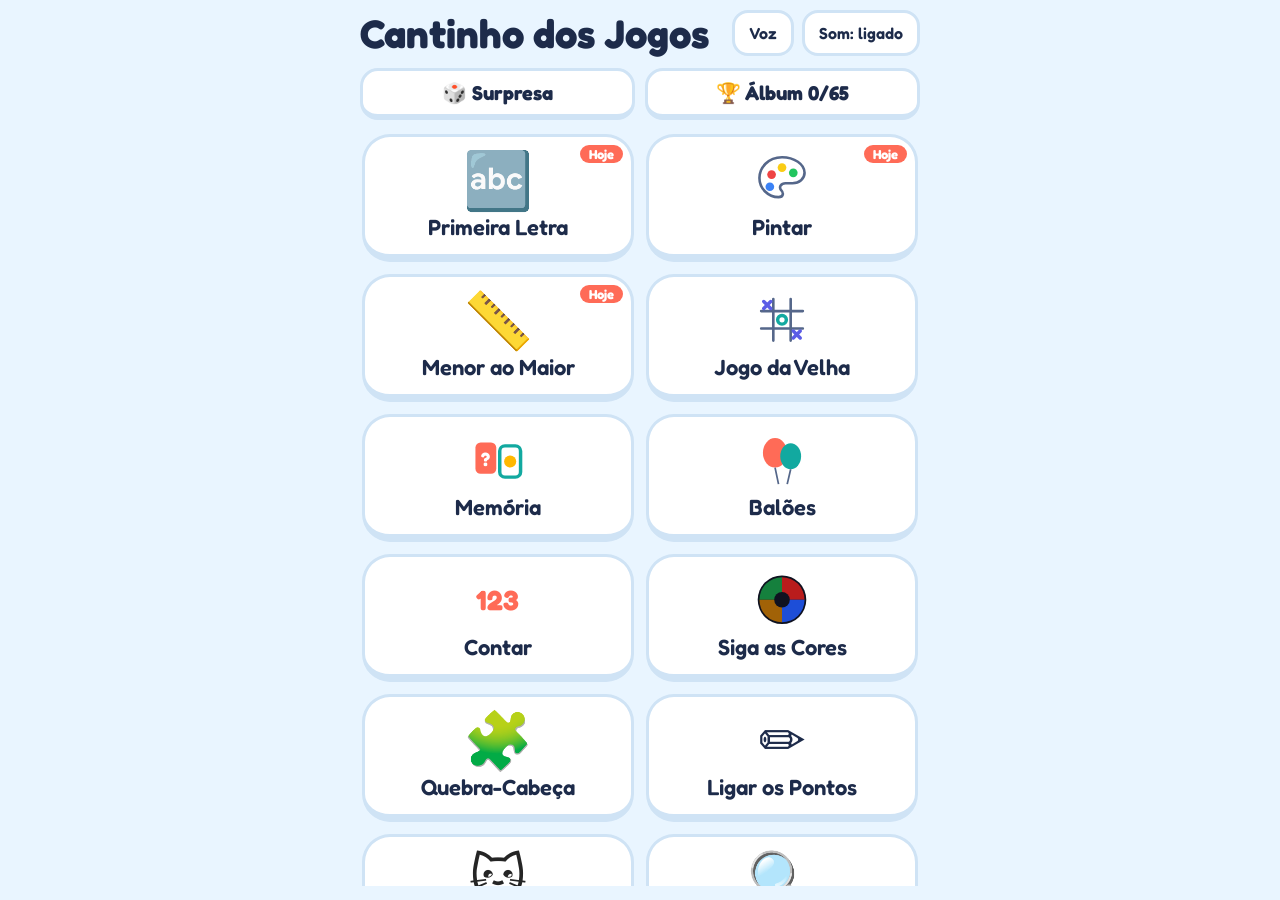
==== commit d706882d: "Games: pontos com figuras reconhecíveis, desenhos do Pintar redesenhados, novos jogos Sinuca e Futeb" ====
--- a/games/index.html
+++ b/games/index.html
@@ -308,8 +308,16 @@
 @keyframes pulse { to { transform: scale(1.5); } }
 .dots text { font-family: var(--font); font-weight: 700; font-size: 5.6px; fill: #1d2b4a; pointer-events: none; -webkit-user-select: none; user-select: none; }
 .dots .segs line { stroke: #1d2b4a; stroke-width: 1.4; stroke-linecap: round; }
-.dots .fillpoly { opacity: 0; transition: opacity .5s; }
-.dots.done .fillpoly { opacity: .85; }
+.dots .fillpoly { opacity: 0; transition: opacity .5s; stroke: #1d2b4a; stroke-width: 1.3; stroke-linejoin: round; }
+.dots.done .fillpoly { opacity: 1; }
+.dots .decor { opacity: 0; transition: opacity .5s .2s; pointer-events: none; }
+.dots.done .decor { opacity: 1; }
+.dots .segs, .dots .pt { transition: opacity .4s; }
+.dots.done .segs, .dots.done .pt { opacity: 0; }
+
+/* sinuca e futebol */
+.gfield { position: relative; height: min(100cqh, 160cqw); aspect-ratio: 5 / 8; border-radius: 22px; overflow: hidden; box-shadow: 0 0 0 3px var(--tile-edge); background: #1b9a50; }
+.gfield canvas { position: absolute; inset: 0; width: 100%; height: 100%; display: block; touch-action: none; }
 
 /* quebra-cabeça */
 .pzboard { position: absolute; inset: 0; display: grid; gap: 3px; background: var(--tile-edge); border-radius: 16px; overflow: hidden; border: 3px solid var(--tile-edge); }
@@ -712,128 +720,266 @@
   }
   var BG = R(0, 0, 100, 100);
   var HEART = 'M50 88 C10 58 6 30 28 22 C40 18 48 26 50 34 C52 26 60 18 72 22 C94 30 90 58 50 88 Z';
+  /* ajudantes de desenho: mudar escala/posição de um caminho, sol, nuvem, olhos... */
+  function xf(d, s, tx, ty) {
+    return d.replace(/([MLCQ])([^MLCQZ]*)/g, function (m, c, rest) {
+      var n = rest.match(/-?\d*\.?\d+/g) || [], o = [];
+      for (var i = 0; i < n.length; i += 2) o.push((n[i] * s + tx).toFixed(1) + ' ' + (n[i + 1] * s + ty).toFixed(1));
+      return c + o.join(' ');
+    });
+  }
+  function TD(d, s, tx, ty) { return D(xf(d, s, tx, ty)); }
+  function MIR(d) { return d.replace(/([MLCQ])([^MLCQZ]*)/g, function (m, c, rest) { var n = rest.match(/-?\d*\.?\d+/g) || [], o = []; for (var i = 0; i < n.length; i += 2) o.push((100 - n[i]) + ' ' + n[i + 1]); return c + o.join(' '); }); }
+  function PAIR(d) { return D(d) + D(MIR(d)); }
+  function GR(y) { return D('M0 ' + y + ' C22 ' + (y - 7) + ' 62 ' + (y + 5) + ' 100 ' + (y - 3) + ' L100 100 L0 100 Z'); }
+  function SUN(x, y, r) { var s = C(x, y, r), k, a; for (k = 0; k < 8; k++) { a = k * Math.PI / 4; s += L('M' + pt(x, y, r + 2.2, a) + ' L' + pt(x, y, r + 5.4, a)); } return s; }
+  function CLD(x, y, s) { return D(xf('M22 78 C8 78 6 56 22 54 C20 36 40 28 50 40 C56 24 82 26 82 46 C98 46 98 78 80 78 Z', s, x - 50 * s, y - 52 * s)); }
+  function EYE(x, y, r) { return C(x, y, r) + C(x + r * 0.2, y + r * 0.1, r * 0.5); }
+  function CHK(x, y) { return E(x, y, 3.6, 2.4); }
+  /* perna/galho: linha grossa que vira região pintável */
+  function LEG(p, w) {
+    var a = [], b = [], i, dx, dy, l, q, nx, ny;
+    for (i = 0; i < p.length; i++) {
+      q = p[Math.min(i + 1, p.length - 1)]; dx = q[0] - p[Math.max(i - 1, 0)][0]; dy = q[1] - p[Math.max(i - 1, 0)][1]; l = Math.sqrt(dx * dx + dy * dy) || 1;
+      nx = -dy / l * w / 2; ny = dx / l * w / 2; a.push([p[i][0] + nx, p[i][1] + ny]); b.push([p[i][0] - nx, p[i][1] - ny]);
+    }
+    b.reverse(); var all = a.concat(b);
+    return D('M' + all.map(function (v) { return v[0].toFixed(1) + ' ' + v[1].toFixed(1); }).join(' L') + ' Z');
+  }
 
   var DRAW = [
     { id: 'casa', nome: 'Casa', tags: 'casa lar moradia', fn: function () {
-      return BG + R(0, 82, 100, 18) + C(84, 16, 9) + R(66, 22, 9, 18) + R(22, 46, 56, 38) + P('14,48 50,16 86,48') + R(44, 62, 14, 22) + R(28, 54, 12, 12) + R(60, 54, 12, 12); } },
+      return BG + SUN(86, 14, 7) + CLD(26, 20, .34) + CLD(66, 12, .24) + D('M0 82 C25 74 60 86 100 78 L100 100 L0 100 Z') +
+        R(62, 20, 11, 26, 1.5) + R(20, 48, 60, 40, 1.5) + P('9,52 50,14 91,52') + C(50, 34, 6) + L('M44 34 L56 34 M50 28 L50 40') +
+        D('M43 88 L43 68 Q43 62 50 62 Q57 62 57 68 L57 88 Z') + C(53, 76, 1.2) +
+        R(26, 58, 13, 13, 2) + L('M32.5 58 L32.5 71 M26 64.5 L39 64.5') + R(61, 58, 13, 13, 2) + L('M67.5 58 L67.5 71 M61 64.5 L74 64.5') +
+        D('M43 88 L57 88 L70 100 L30 100 Z') + D('M2 92 C0 78 22 78 20 92 Z') + D('M84 94 C82 82 100 82 98 94 Z'); } },
     { id: 'flor', nome: 'Flor', tags: 'flor flores florzinha margarida jardim', fn: function () {
-      var s = BG + R(0, 84, 100, 16) + C(14, 14, 8) + R(48, 48, 4, 38) + E(36, 70, 10, 4.5) + E(64, 62, 10, 4.5) + P('38,80 62,80 58,96 42,96');
-      for (var k = 0; k < 6; k++) { var a = k * Math.PI / 3; s += C((50 + 15 * Math.cos(a)).toFixed(1), (36 + 15 * Math.sin(a)).toFixed(1), 10); }
-      return s + C(50, 36, 8); } },
+      var s = BG + SUN(14, 14, 7) + CLD(78, 16, .3) + D('M0 86 C25 80 62 92 100 84 L100 100 L0 100 Z') +
+        D('M47 48 C45 64 51 76 47 92 L54 92 C58 76 52 64 53 48 Z') + D('M50 76 C38 66 26 68 20 58 C32 54 46 62 50 76 Z') + D('M51 70 C62 60 74 62 80 52 C68 48 54 56 51 70 Z');
+      for (var k = 0; k < 8; k++) { var a = k * Math.PI / 4; s += E((50 + 16 * Math.sin(a)).toFixed(1), (36 - 16 * Math.cos(a)).toFixed(1), 7.5, 11.5, k * 45); }
+      return s + C(50, 36, 10) + C(50, 36, 4); } },
     { id: 'peixe', nome: 'Peixe', tags: 'peixe peixinho mar aquario', fn: function () {
-      return BG + R(0, 88, 100, 12) + P('36,34 50,18 60,36') + P('66,50 90,32 90,68') + E(44, 50, 26, 18) + C(30, 46, 3.5) + C(16, 26, 5) + C(24, 14, 3.5) + C(10, 12, 3); } },
+      return BG + D('M0 90 C20 84 60 94 100 88 L100 100 L0 100 Z') + D('M12 94 C4 80 18 70 10 56 C20 68 8 80 20 94 Z') + D('M86 94 C80 80 92 72 86 60 C96 72 84 80 94 94 Z') +
+        L('M0 10 Q8 6 16 10 T32 10 T48 10 T64 10 T80 10 T96 10') +
+        D('M74 50 L94 32 C90 44 90 56 94 68 Z') + D('M8 50 C16 32 48 26 70 40 C76 44 76 46 76 50 C76 54 76 56 70 60 C48 74 16 68 8 50 Z') +
+        D('M36 31 C40 18 54 20 58 35 Z') + D('M44 67 C46 78 56 78 58 66 Z') + C(24, 46, 4.5) + C(25, 46, 2) + L('M10 54 Q14 56 18 54 M32 38 Q38 50 32 62 M46 44 Q50 50 46 56 M56 42 Q60 50 56 58 M66 46 Q69 50 66 54') +
+        C(14, 30, 3) + C(20, 22, 2.2) + C(12, 16, 1.6) + C(84, 24, 2.6) + C(88, 14, 1.8); } },
     { id: 'carro', nome: 'Carro', tags: 'carro carrinho automovel veiculo', fn: function () {
-      return BG + R(0, 78, 100, 22) + C(84, 16, 9) + P('30,54 38,36 64,36 74,54') + R(12, 52, 76, 20, 5) + P('36,50 41,39 50,39 50,50') + P('54,50 54,39 62,39 69,50') + C(30, 74, 9) + C(70, 74, 9) + C(30, 74, 3.5) + C(70, 74, 3.5); } },
+      return BG + SUN(86, 14, 7) + CLD(30, 16, .32) + R(0, 80, 100, 20) + L('M6 91 L22 91 M34 91 L50 91 M62 91 L78 91 M90 91 L100 91') +
+        D('M8 68 L8 58 Q8 51 16 50 L28 48 L36 33 Q38 29 44 29 L66 29 Q72 29 76 34 L84 48 L90 50 Q94 52 94 59 L94 68 Q94 72 90 72 L12 72 Q8 72 8 68 Z') +
+        D('M32 48 L39 34 L50 34 L50 48 Z') + D('M54 48 L54 34 L65 34 L72 48 Z') + L('M52 48 L52 70 M44 57 L49 57') + C(90, 59, 3.2) + R(8, 56, 4, 7, 1) +
+        C(27, 73, 9) + C(27, 73, 4.2) + C(75, 73, 9) + C(75, 73, 4.2); } },
     { id: 'foguete', nome: 'Foguete', tags: 'foguete nave espaco astronauta', fn: function () {
-      return BG + C(14, 18, 3) + C(86, 32, 3) + C(82, 78, 3) + C(18, 70, 3) + C(80, 12, 7) + P('42,68 58,68 50,94') + P('38,50 22,74 38,68') + P('62,50 78,74 62,68') + D('M50 8C65 24 67 46 62 68L38 68C33 46 35 24 50 8Z') + C(50, 38, 7); } },
+      return BG + STR(14, 16, 5) + STR(84, 12, 4) + STR(92, 48, 3.5) + STR(9, 58, 3.5) + STR(74, 80, 4) + C(86, 78, 9) + L('M74 78 Q86 84 98 78') +
+        D('M40 74 C36 88 50 98 50 98 C50 98 64 88 60 74 Z') + D('M45 74 C44 82 50 88 50 88 C50 88 56 82 55 74 Z') +
+        D('M38 52 C26 56 22 68 20 82 L38 70 Z') + D('M62 52 C74 56 78 68 80 82 L62 70 Z') +
+        D('M50 6 C64 18 68 40 66 72 L34 72 C32 40 36 18 50 6 Z') + D('M50 6 C56 12 60 18 62 26 L38 26 C40 18 44 12 50 6 Z') +
+        C(50, 44, 8) + C(50, 44, 4.5) + D('M34.2 58 L65.8 58 L65.9 64 L34.1 64 Z') + D('M40 72 L60 72 L57 78 L43 78 Z'); } },
     { id: 'borboleta', nome: 'Borboleta', tags: 'borboleta inseto', fn: function () {
-      return BG + R(0, 86, 100, 14) + E(33, 36, 16, 21, -25) + E(37, 62, 12, 15, 25) + E(67, 36, 16, 21, 25) + E(63, 62, 12, 15, -25) + C(31, 34, 5) + C(69, 34, 5) + E(50, 52, 4.5, 22); } },
+      return BG + SUN(86, 14, 7) + CLD(22, 16, .3) + GR(90) + L('M16 96 L16 86 M50 98 L50 88 M84 96 L84 86') + C(16, 83, 4) + C(50, 85, 4) + C(84, 83, 4) +
+        PAIR('M52 46 C56 28 70 10 86 10 C98 12 96 36 78 46 C70 50 60 50 52 46 Z') + PAIR('M52 52 C62 50 78 52 86 62 C92 72 84 90 70 86 C58 82 52 66 52 52 Z') +
+        C(80, 28, 6) + C(20, 28, 6) + C(72, 72, 5) + C(28, 72, 5) + E(50, 56, 4.5, 20) + C(50, 34, 5) + L('M48 31 Q42 22 38 18 M52 31 Q58 22 62 18') + C(38, 18, 1.6) + C(62, 18, 1.6); } },
     { id: 'arvore', nome: 'Árvore', tags: 'arvore planta floresta pe', fn: function () {
-      return BG + R(0, 84, 100, 16) + C(84, 14, 8) + E(22, 16, 13, 6) + R(44, 56, 12, 30) + C(34, 48, 14) + C(66, 48, 14) + C(50, 36, 20) + C(44, 34, 3.5) + C(58, 44, 3.5) + C(36, 50, 3.5); } },
+      return BG + SUN(86, 14, 7) + CLD(24, 16, .32) + GR(86) + D('M43 62 L43 90 L57 90 L57 62 Z') + L('M50 80 L44 72 M50 74 L57 68') +
+        D('M50 8 C62 8 70 14 72 24 C86 24 94 36 90 48 C94 60 84 70 70 68 L30 68 C16 70 6 60 10 48 C6 36 14 24 28 24 C30 14 38 8 50 8 Z') +
+        C(34, 36, 3.6) + C(62, 30, 3.6) + C(50, 50, 3.6) + C(74, 52, 3.6) + C(26, 54, 3.6) + C(48, 22, 3.6); } },
     { id: 'sorvete', nome: 'Sorvete', tags: 'sorvete picole doce casquinha', fn: function () {
-      return BG + P('33,52 67,52 50,94') + C(50, 40, 18) + C(50, 24, 13) + C(50, 9, 4.5); } },
+      return BG + STR(12, 14, 5) + STR(88, 20, 4) + STR(86, 70, 3.5) + STR(12, 62, 3.5) +
+        D('M30 56 L70 56 L50 98 Z') + L('M38 56 L56 90 M46 56 L62 78 M62 56 L44 90 M54 56 L38 78') +
+        D('M24 58 C18 54 20 44 28 42 C26 30 38 22 50 22 C62 22 74 30 72 42 C80 44 82 54 76 58 C70 62 66 56 62 58 C58 64 52 60 50 60 C46 62 42 64 38 58 C34 56 28 62 24 58 Z') +
+        D('M34 30 C32 16 42 8 50 8 C58 8 68 16 66 30 C58 34 42 34 34 30 Z') + C(50, 6, 4.5) + L('M50 2 Q52 -2 56 -2') +
+        C(40, 44, 2.2) + C(58, 46, 2.2) + C(50, 52, 2.2) + C(44, 20, 2) + C(58, 22, 2); } },
     { id: 'gato', nome: 'Gato', tags: 'gato gatinho gata felino bichano', fn: function () {
-      return BG + R(0, 88, 100, 12) + E(50, 86, 28, 16) + P('22,40 24,8 46,26') + P('78,40 76,8 54,26') + P('27,32 28,17 38,26') + P('73,32 72,17 62,26') + E(50, 50, 32, 28) +
-        E(38, 46, 6, 7) + E(62, 46, 6, 7) + C(38, 47, 2.5) + C(62, 47, 2.5) + P('46,56 54,56 50,61') + L('M50 61 L50 64 M50 64 Q44 70 38 66 M50 64 Q56 70 62 66') + L('M10 50 L28 53 M10 60 L28 58 M90 50 L72 53 M90 60 L72 58'); } },
+      return BG + SUN(88, 12, 6) + GR(92) +
+        D('M70 90 C88 90 94 70 86 58 C84 68 80 76 70 80 Z') + D('M30 62 C22 80 26 94 40 96 L60 96 C74 94 78 80 70 62 Z') + E(50, 82, 11, 12) + E(41, 96, 7, 3.6) + E(59, 96, 7, 3.6) +
+        TD('M50 26 Q55 26 61 29 L84 8 L86 40 C96 56 88 90 50 92 C12 90 4 56 14 40 L16 8 L39 29 Q45 26 50 26 Z', .66, 17, 2) +
+        D('M27 15 L26 27 L36 24 Z') + D('M73 15 L74 27 L64 24 Z') + EYE(39, 40, 4.4) + EYE(61, 40, 4.4) + D('M46 49 L54 49 L50 53 Z') + L('M50 53 Q47 58 43 56 M50 53 Q53 58 57 56 M22 48 L34 50 M22 55 L34 54 M78 48 L66 50 M78 55 L66 54 M44 14 L44 20 M50 12 L50 19 M56 14 L56 20'); } },
     { id: 'cachorro', nome: 'Cachorro', tags: 'cachorro cachorrinho cao cachorrao dog', fn: function () {
-      return BG + R(0, 90, 100, 10) + E(50, 88, 26, 14) + E(20, 44, 10, 22, 12) + E(80, 44, 10, 22, -12) + E(50, 48, 27, 27) + E(50, 62, 15, 12) + E(50, 56, 6, 4) +
-        C(39, 42, 4) + C(61, 42, 4) + E(50, 75, 4.5, 6) + L('M50 60 L50 66 M50 66 Q45 71 40 68 M50 66 Q55 71 60 68'); } },
+      return BG + SUN(88, 12, 6) + GR(92) +
+        D('M70 86 C84 82 88 68 82 58 C80 68 76 76 68 78 Z') + D('M32 56 C26 76 28 92 40 96 L60 96 C72 92 74 76 68 56 Z') + E(50, 82, 10, 12) + E(41, 96, 8, 3.6) + E(59, 96, 8, 3.6) +
+        D('M34 56 Q50 66 66 56 L66 62 Q50 72 34 62 Z') + C(50, 69, 3) +
+        D('M30 24 C14 22 10 40 14 54 C20 58 28 50 30 40 Z') + D('M70 24 C86 22 90 40 86 54 C80 58 72 50 70 40 Z') +
+        E(50, 38, 22, 20) + D('M24 30 C30 24 38 26 40 32 C36 40 26 40 24 30 Z') + E(50, 47, 11.5, 8.6) +
+        EYE(40, 34, 4.2) + EYE(60, 34, 4.2) + E(50, 42, 4.6, 3.2) + L('M50 45 L50 49 M50 49 Q46 53 42 50 M50 49 Q54 53 58 50') + D('M47 51 Q50 59 53 51 Z'); } },
     { id: 'coelho', nome: 'Coelho', tags: 'coelho coelhinho coelha pascoa', fn: function () {
-      return BG + R(0, 90, 100, 10) + E(50, 90, 24, 12) + E(37, 24, 8, 22, -6) + E(63, 24, 8, 22, 6) + E(37, 26, 4, 16, -6) + E(63, 26, 4, 16, 6) + E(50, 60, 25, 22) +
-        C(40, 56, 3.5) + C(60, 56, 3.5) + P('46,63 54,63 50,67') + R(46.5, 70, 7, 8, 1.5) + C(33, 65, 4.5) + C(67, 65, 4.5) + L('M50 67 L50 70 M50 70 Q44 74 40 71 M50 70 Q56 74 60 71'); } },
+      return BG + STR(12, 14, 4) + STR(88, 22, 3.5) + GR(92) + D('M72 88 C88 88 90 76 82 72 C80 80 76 84 70 84 Z') + C(80, 80, 6) +
+        D('M34 62 C26 80 28 94 42 96 L58 96 C72 94 74 80 66 62 Z') + E(50, 82, 11, 12) + E(41, 96, 7, 3.6) + E(59, 96, 7, 3.6) +
+        D('M38 40 C30 22 32 6 41 4 C50 6 50 28 46 42 Z') + D('M62 40 C70 22 68 6 59 4 C50 6 50 28 54 42 Z') + D('M39 34 C35 22 36 12 41 10 C45 14 45 26 43 36 Z') + D('M61 34 C65 22 64 12 59 10 C55 14 55 26 57 36 Z') +
+        E(50, 52, 21, 17) + EYE(41, 49, 3.8) + EYE(59, 49, 3.8) + D('M46 56 L54 56 L50 60 Z') + L('M50 60 Q47 65 43 63 M50 60 Q53 65 57 63') + CHK(35, 58) + CHK(65, 58); } },
     { id: 'elefante', nome: 'Elefante', tags: 'elefante elefantinho tromba', fn: function () {
-      return BG + R(0, 90, 100, 10) + E(22, 48, 14, 22, 8) + E(78, 48, 14, 22, -8) + C(50, 46, 26) +
-        D('M43 58 Q36 84 52 90 Q62 92 62 82 Q62 76 56 78 Q54 68 57 58 Z') + C(41, 40, 3.5) + C(59, 40, 3.5); } },
+      return BG + SUN(88, 12, 6) + CLD(24, 14, .3) + GR(92) +
+        D('M24 70 C18 86 24 98 40 98 L60 98 C76 98 82 86 76 70 Z') +
+        D('M28 26 C8 18 2 40 8 58 C14 72 30 68 36 56 Z') + D('M72 26 C92 18 98 40 92 58 C86 72 70 68 64 56 Z') +
+        D('M30 30 C14 28 10 42 14 54 C20 60 28 56 32 48 Z') + D('M70 30 C86 28 90 42 86 54 C80 60 72 56 68 48 Z') +
+        C(50, 42, 24) + D('M40 56 C36 72 40 90 54 92 C62 92 64 84 60 82 C54 82 54 70 58 56 Z') + EYE(40, 38, 3.6) + EYE(60, 38, 3.6) + CHK(34, 50) + CHK(66, 50) +
+        D('M34 60 C26 66 26 76 32 80 C34 72 38 66 40 62 Z') + L('M42 70 L50 70 M42 78 L50 78 M44 86 L52 86'); } },
     { id: 'passaro', nome: 'Passarinho', tags: 'passaro passarinho ave pardal bem-te-vi', fn: function () {
-      return BG + R(8, 84, 84, 6, 3) + P('28,48 4,36 8,58') + E(48, 56, 26, 20, -8) + E(42, 58, 14, 8, -18) + C(72, 38, 12) + P('83,36 97,42 83,46') + C(75, 35, 2.5) + L('M42 74 L42 84 M54 74 L54 84'); } },
+      return BG + SUN(86, 14, 7) + CLD(22, 16, .3) + D('M0 78 L100 74 L100 82 L0 86 Z') + D('M8 84 C4 72 18 70 20 82 Z') + D('M86 78 C90 66 100 70 96 80 Z') +
+        D('M24 50 L6 38 C6 48 8 58 12 64 Z') + L('M42 70 L42 80 M52 70 L52 78') + E(46, 54, 25, 19, -6) + D('M30 54 C42 38 58 46 54 64 C46 70 34 66 30 54 Z') +
+        C(68, 34, 13) + D('M80 32 L94 38 L80 42 Z') + C(70, 31, 3.2) + C(71, 31, 1.5) + E(44, 62, 12, 7, -10) + CHK(72, 40); } },
     { id: 'tartaruga', nome: 'Tartaruga', tags: 'tartaruga jabuti cagado', fn: function () {
-      return BG + R(0, 86, 100, 14) + R(26, 64, 13, 18, 5) + R(60, 64, 13, 18, 5) + P('18,66 6,72 18,74') + E(89, 62, 9, 8) + C(91, 60, 1.8) +
-        D('M16 68 Q16 28 50 28 Q84 28 84 68 Z') + C(50, 48, 9) + C(32, 58, 7) + C(68, 58, 7) + E(50, 64, 10, 4); } },
+      return BG + SUN(86, 14, 7) + CLD(26, 16, .3) + GR(88) +
+        D('M16 66 L4 74 L18 74 Z') + D('M22 66 C20 76 20 82 24 85 L38 85 C40 80 38 72 36 66 Z') + D('M62 66 C60 72 60 80 62 85 L78 85 C80 80 78 72 76 66 Z') +
+        D('M80 56 C84 44 98 46 98 56 C98 64 90 70 82 68 Z') + C(92, 52, 2.4) + L('M90 62 Q94 62 96 58') +
+        D('M12 66 L88 66 Q88 75 78 75 L22 75 Q12 75 12 66 Z') + D('M16 66 C16 36 34 22 50 22 C66 22 84 36 84 66 Z') +
+        P('42,32 58,32 64,44 58,56 42,56 36,44') + L('M42 32 L38 24 M58 32 L62 24 M64 44 L76 44 M58 56 L64 66 M42 56 L36 66 M36 44 L24 44'); } },
     { id: 'sol', nome: 'Sol', tags: 'sol solzinho dia ensolarado', fn: function () {
-      var s = BG; for (var i = 0; i < 12; i++) { var a = i * Math.PI / 6; s += P(pt(50, 50, 24, a - 0.16) + ' ' + pt(50, 50, 44, a) + ' ' + pt(50, 50, 24, a + 0.16)); }
-      return s + C(50, 50, 24) + C(42, 46, 2.6) + C(58, 46, 2.6) + E(36, 56, 4, 2.6) + E(64, 56, 4, 2.6) + L('M41 56 Q50 65 59 56'); } },
+      var s = BG + CLD(18, 18, .3) + CLD(84, 84, .3); for (var i = 0; i < 12; i++) { var a = i * Math.PI / 6; s += P(pt(50, 50, 24, a - 0.17) + ' ' + pt(50, 50, 46, a) + ' ' + pt(50, 50, 24, a + 0.17)); }
+      return s + C(50, 50, 26) + EYE(41, 46, 3.6) + EYE(59, 46, 3.6) + CHK(34, 56) + CHK(66, 56) + L('M40 57 Q50 68 60 57'); } },
     { id: 'lua', nome: 'Lua', tags: 'lua luazinha noite crescente', fn: function () {
-      return BG + D('M60 10 A40 40 0 1 0 60 90 A32 32 0 1 1 60 10 Z') + STR(80, 24, 8) + STR(88, 58, 6) + STR(72, 82, 5) + STR(18, 14, 5); } },
+      return BG + STR(16, 16, 6) + STR(84, 14, 5) + STR(88, 60, 4) + STR(14, 76, 4.5) + STR(70, 88, 4) + CLD(80, 82, .34) +
+        D('M64 8 C40 10 20 28 20 50 C20 72 40 90 64 92 C48 80 44 64 46 50 C48 34 54 20 64 8 Z') + L('M32 44 Q36 40 40 44') + CHK(30, 54) + L('M28 62 Q34 68 40 62'); } },
     { id: 'estrela', nome: 'Estrela', tags: 'estrela estrelinha estrelas', fn: function () {
-      return BG + STR(50, 54, 44, 0.5) + C(42, 52, 2.8) + C(58, 52, 2.8) + L('M43 62 Q50 69 57 62') + STR(14, 14, 8) + STR(88, 18, 6) + STR(86, 86, 6); } },
+      return BG + STR(14, 14, 7) + STR(86, 18, 6) + STR(88, 82, 7) + STR(12, 84, 5) + STR(50, 50, 40, 0.5) + EYE(42, 50, 3.6) + EYE(58, 50, 3.6) + CHK(36, 58) + CHK(64, 58) + L('M43 60 Q50 67 57 60'); } },
     { id: 'coracao', nome: 'Coração', tags: 'coracao coracaozinho amor', fn: function () {
-      return BG + D(HEART) + D(HEART, 'translate(25 22) scale(.5)') + D('M28 12 Q34 4 40 12 Q34 20 28 12 Z') + D('M78 80 Q84 72 90 80 Q84 88 78 80 Z'); } },
+      return BG + TD('M50 88 C10 58 6 30 28 22 C40 18 48 26 50 34 C52 26 60 18 72 22 C94 30 90 58 50 88 Z', .22, 4, 6) + TD('M50 88 C10 58 6 30 28 22 C40 18 48 26 50 34 C52 26 60 18 72 22 C94 30 90 58 50 88 Z', .18, 76, 70) +
+        D(HEART) + D('M24 38 C24 32 30 28 36 30 C32 32 28 36 28 44 Z') + EYE(38, 46, 3.6) + EYE(62, 46, 3.6) + CHK(32, 54) + CHK(68, 54) + L('M44 56 Q50 63 56 56'); } },
     { id: 'nuvem', nome: 'Nuvem', tags: 'nuvem nuvens chuva ceu tempo', fn: function () {
-      return BG + C(86, 14, 8) + D('M26 62 Q8 62 10 48 Q12 36 28 38 Q30 20 50 22 Q68 20 72 36 Q90 34 92 50 Q94 62 76 62 Z') +
-        D('M30 72 Q25 80 30 84 Q35 80 30 72 Z') + D('M50 72 Q45 80 50 84 Q55 80 50 72 Z') + D('M70 72 Q65 80 70 84 Q75 80 70 72 Z') + D('M40 88 Q36 94 40 97 Q44 94 40 88 Z') + D('M60 88 Q56 94 60 97 Q64 94 60 88 Z'); } },
+      return BG + D('M6 70 A44 44 0 0 1 94 70 L86 70 A36 36 0 0 0 14 70 Z') + D('M14 70 A36 36 0 0 1 86 70 L78 70 A28 28 0 0 0 22 70 Z') + D('M22 70 A28 28 0 0 1 78 70 L70 70 A20 20 0 0 0 30 70 Z') +
+        D('M22 80 C8 80 6 56 22 54 C20 36 40 28 50 40 C56 24 82 26 82 46 C98 46 98 80 80 80 Z') + EYE(40, 58, 3.4) + EYE(60, 58, 3.4) + CHK(33, 66) + CHK(67, 66) + L('M44 68 Q50 74 56 68') +
+        D('M26 86 C22 90 24 94 28 94 C32 94 32 90 26 86 Z') + D('M48 88 C44 92 46 96 50 96 C54 96 54 92 48 88 Z') + D('M72 86 C68 90 70 94 74 94 C78 94 78 90 72 86 Z'); } },
     { id: 'barco', nome: 'Barco', tags: 'barco barquinho navio veleiro', fn: function () {
-      return BG + C(14, 16, 8) + R(48, 14, 3, 48) + P('52,18 52,56 82,56') + P('46,24 46,56 22,56') + P('50,14 50,24 38,19') + D('M12 62 L88 62 L76 84 L24 84 Z') +
-        C(36, 72, 3.5) + C(50, 72, 3.5) + C(64, 72, 3.5) + R(0, 84, 100, 16); } },
+      return BG + SUN(86, 14, 7) + CLD(24, 16, .3) + R(0, 70, 100, 30) + L('M0 76 Q8 72 16 76 T32 76 T48 76 T64 76 T80 76 T96 76') +
+        R(48, 10, 3, 52) + D('M52 14 L52 56 L80 56 C76 36 66 24 52 14 Z') + D('M46 24 L46 56 L22 56 C26 44 34 32 46 24 Z') + P('51,10 51,20 62,15') +
+        D('M10 60 L90 60 C86 76 78 84 68 84 L32 84 C22 84 14 76 10 60 Z') + L('M13 68 L87 68') + C(34, 76, 3.4) + C(50, 76, 3.4) + C(66, 76, 3.4) +
+        D('M0 88 Q12 82 24 88 T48 88 T72 88 T96 88 L100 88 L100 100 L0 100 Z'); } },
     { id: 'aviao', nome: 'Avião', tags: 'aviao aviaozinho aeronave jato voar', fn: function () {
-      return BG + C(86, 14, 8) + E(22, 78, 14, 6) + E(78, 84, 16, 6) + P('46,45 64,45 48,18 36,18') + E(50, 50, 40, 9) + P('18,46 8,24 24,24 30,46') + P('46,55 64,55 46,82 34,82') +
-        C(34, 50, 2.5) + C(44, 50, 2.5) + C(54, 50, 2.5) + C(64, 50, 2.5) + E(84, 50, 5, 4); } },
+      return BG + SUN(86, 14, 7) + CLD(22, 20, .34) + CLD(70, 84, .32) + CLD(24, 84, .26) +
+        D('M10 44 L4 22 L20 22 L32 42 Z') + D('M44 52 L66 84 L80 84 L70 52 Z') +
+        D('M6 52 C6 44 14 40 28 40 L80 40 C92 40 98 46 98 52 C98 58 92 62 80 62 L26 62 C12 62 6 58 6 52 Z') +
+        D('M80 40 C88 40 94 44 96 50 L80 50 Z') + C(22, 52, 3) + C(33, 52, 3) + C(44, 52, 3) + C(55, 52, 3) + C(66, 52, 3) + D('M40 60 L58 60 L56 70 L42 70 Z') + L('M8 56 L92 56'); } },
     { id: 'trem', nome: 'Trem', tags: 'trem trenzinho locomotiva maria-fumaca trilho', fn: function () {
-      return BG + C(30, 16, 6) + C(42, 10, 5) + R(24, 26, 10, 14) + R(14, 40, 48, 30, 4) + R(62, 28, 26, 42, 3) + R(58, 22, 34, 6, 2) + R(68, 36, 14, 12, 2) +
-        C(28, 76, 9) + C(50, 76, 9) + C(76, 76, 9) + C(28, 76, 3) + C(50, 76, 3) + C(76, 76, 3) + R(0, 86, 100, 6); } },
+      return BG + CLD(70, 14, .3) + D('M0 70 C20 60 40 70 60 62 C80 54 90 64 100 60 L100 100 L0 100 Z') +
+        C(30, 14, 6) + C(40, 8, 5) + D('M20 40 L22 26 L18 20 L36 20 L32 26 L34 40 Z') + R(12, 40, 48, 28, 5) + L('M28 40 L28 68 M44 40 L44 68') +
+        R(60, 28, 28, 40, 3) + R(56, 22, 36, 6, 2) + R(66, 34, 14, 12, 2) + C(12, 54, 3) + P('12,68 4,78 20,78 20,68') +
+        C(26, 74, 9) + C(26, 74, 3.6) + C(48, 74, 9) + C(48, 74, 3.6) + C(76, 74, 9) + C(76, 74, 3.6) + L('M26 74 L76 74') + R(0, 86, 100, 4) + L('M0 94 L100 94'); } },
     { id: 'maca', nome: 'Maçã', tags: 'maca macas fruta', fn: function () {
-      return BG + R(48, 12, 4, 18, 2) + D('M52 22 Q66 6 80 14 Q70 28 52 22 Z') +
-        D('M50 30 C36 20 12 28 14 54 C16 76 32 90 42 90 C46 90 48 88 50 88 C52 88 54 90 58 90 C68 90 84 76 86 54 C88 28 64 20 50 30 Z') + E(32, 48, 4, 8, 20); } },
+      return BG + CLD(24, 14, .3) + CLD(78, 20, .26) + E(50, 92, 36, 5) +
+        D('M50 30 C36 20 12 28 14 54 C16 76 32 90 42 90 C46 90 48 88 50 88 C52 88 54 90 58 90 C68 90 84 76 86 54 C88 28 64 20 50 30 Z') +
+        D('M48 30 Q48 16 56 8 L61 11 Q54 18 54 30 Z') + D('M56 20 Q68 8 82 14 Q74 28 56 20 Z') + D('M24 42 Q28 34 36 36 Q30 40 28 52 Z'); } },
     { id: 'bolo', nome: 'Bolo', tags: 'bolo aniversario festa parabens vela', fn: function () {
-      return BG + R(8, 86, 84, 6, 3) + R(16, 60, 68, 26, 4) + R(22, 42, 56, 18, 4) + R(36, 22, 5, 20) + R(48, 22, 5, 20) + R(60, 22, 5, 20) +
-        E(38.5, 17, 3, 5) + E(50.5, 17, 3, 5) + E(62.5, 17, 3, 5) +
-        D('M16 60 Q22 72 28 60 Q34 72 40 60 Q46 72 52 60 Q58 72 64 60 Q70 72 76 60 Q80 68 84 60 Z') + C(30, 76, 3) + C(50, 78, 3) + C(70, 76, 3); } },
+      return BG + L('M0 8 Q25 22 50 8 T100 8') + P('6,12 12,12 9,22') + P('22,16 28,16 25,26') + P('72,16 78,16 75,26') + P('88,12 94,12 91,22') + E(50, 90, 48, 6) +
+        D('M12 62 L88 62 L88 86 Q88 90 84 90 L16 90 Q12 90 12 86 Z') + D('M12 62 Q18 72 26 62 Q34 74 42 62 Q50 74 58 62 Q66 74 74 62 Q82 72 88 62 L88 58 Q50 50 12 58 Z') +
+        D('M22 44 L78 44 L78 62 L22 62 Z') + D('M22 44 Q30 54 38 44 Q46 54 54 44 Q62 54 70 44 Q74 50 78 44 L78 40 Q50 34 22 40 Z') +
+        R(34, 22, 5, 16, 1.5) + R(47.5, 22, 5, 16, 1.5) + R(61, 22, 5, 16, 1.5) + D('M36.5 12 C32 18 32 22 36.5 22 C41 22 41 18 36.5 12 Z') + D('M50 12 C45.5 18 45.5 22 50 22 C54.5 22 54.5 18 50 12 Z') + D('M63.5 12 C59 18 59 22 63.5 22 C68 22 68 18 63.5 12 Z') +
+        C(24, 76, 3) + C(40, 78, 3) + C(60, 78, 3) + C(76, 76, 3); } },
     { id: 'robo', nome: 'Robô', tags: 'robo robozinho maquina', fn: function () {
-      return BG + C(50, 5, 3.5) + R(26, 48, 48, 32, 5) + R(12, 48, 12, 26, 5) + R(76, 48, 12, 26, 5) + R(34, 80, 12, 14, 3) + R(54, 80, 12, 14, 3) + R(30, 12, 40, 30, 6) +
-        C(41, 26, 5) + C(59, 26, 5) + R(40, 34, 20, 5, 2) + R(38, 54, 24, 16, 3) + C(44, 62, 2.5) + C(56, 62, 2.5) + L('M50 12 L50 8'); } },
+      return BG + STR(12, 16, 5) + STR(88, 12, 4) + STR(90, 56, 3.5) +
+        L('M50 12 L50 6') + C(50, 5, 3.4) + R(46, 38, 8, 8, 1) + R(12, 48, 12, 28, 5) + R(76, 48, 12, 28, 5) + C(18, 80, 6) + C(82, 80, 6) +
+        R(34, 78, 12, 14, 3) + R(54, 78, 12, 14, 3) + R(30, 90, 18, 6, 3) + R(52, 90, 18, 6, 3) + R(26, 46, 48, 34, 6) + R(38, 52, 24, 18, 3) + C(44, 61, 3) + C(56, 61, 3) + L('M40 74 L60 74') +
+        R(30, 12, 40, 28, 6) + EYE(41, 26, 5) + EYE(59, 26, 5) + R(40, 33, 20, 4, 2) + L('M45 33 L45 37 M50 33 L50 37 M55 33 L55 37') + R(26, 20, 4, 10, 2) + R(70, 20, 4, 10, 2); } },
     { id: 'castelo', nome: 'Castelo', tags: 'castelo rei rainha princesa principe reino', fn: function () {
-      return BG + R(0, 88, 100, 12) + R(24, 44, 52, 44) + R(34, 36, 8, 8) + R(46, 36, 8, 8) + R(58, 36, 8, 8) + R(10, 32, 18, 56) + R(72, 32, 18, 56) +
-        P('8,32 19,10 30,32') + P('70,32 81,10 92,32') + D('M42 88 L42 66 Q50 54 58 66 L58 88 Z') + R(15, 46, 6, 10, 3) + R(79, 46, 6, 10, 3) + P('19,2 29,5 19,8') + L('M19 10 L19 2'); } },
+      return BG + SUN(86, 12, 6) + CLD(24, 12, .28) + D('M0 88 C25 82 60 92 100 86 L100 100 L0 100 Z') +
+        R(28, 38, 44, 50) + R(28, 32, 8, 6) + R(46, 32, 8, 6) + R(64, 32, 8, 6) + R(8, 28, 22, 60, 1) + R(70, 28, 22, 60, 1) + P('5,30 19,8 33,30') + P('67,30 81,8 95,30') +
+        L('M19 8 L19 0') + P('19,0 28,3 19,6') + L('M81 8 L81 0') + P('81,0 90,3 81,6') +
+        D('M42 88 L42 68 Q50 56 58 68 L58 88 Z') + L('M50 60 L50 88 M42 74 L58 74') + D('M15 52 L15 44 Q19 38 23 44 L23 52 Z') + D('M77 52 L77 44 Q81 38 85 44 L85 52 Z') + D('M45 52 L45 46 Q50 40 55 46 L55 52 Z') +
+        R(14, 66, 10, 12, 1) + R(76, 66, 10, 12, 1); } },
     { id: 'balao', nome: 'Balão', tags: 'balao baloes festa', fn: function () {
-      return BG + E(24, 50, 13, 17) + E(76, 52, 13, 17) + E(50, 36, 22, 28) + P('46,64 54,64 50,70') + E(40, 26, 4, 8, 20) +
-        L('M50 70 Q42 78 52 84 Q60 90 50 98') + L('M24 67 Q20 78 26 86') + L('M76 69 Q80 80 74 88'); } },
+      return BG + CLD(20, 86, .34) + CLD(82, 88, .3) +
+        L('M26 66 Q22 80 28 90 M74 68 Q78 80 72 92 M50 76 Q42 86 52 92 Q58 96 50 100') +
+        D('M26 66 L22 72 L30 72 Z') + D('M74 68 L70 74 L78 74 Z') + D('M50 76 L46 82 L54 82 Z') +
+        D('M24 20 C42 20 44 46 34 56 C32 60 28 62 26 66 C24 62 20 60 18 56 C8 46 8 20 24 20 Z') + D('M76 22 C94 22 94 48 84 58 C82 62 78 64 74 68 C72 64 68 62 66 58 C58 48 58 22 76 22 Z') +
+        D('M50 10 C70 10 72 40 60 52 C58 58 54 62 50 66 C46 62 42 58 40 52 C28 40 30 10 50 10 Z') + D('M42 20 C38 22 36 28 38 34 C42 30 44 24 42 20 Z'); } },
     { id: 'dinossauro', nome: 'Dinossauro', tags: 'dinossauro dino dinossauros rex', fn: function () {
-      return BG + R(0, 90, 100, 10) + P('24,58 4,76 28,72') + R(34, 74, 10, 16, 3) + R(56, 74, 10, 16, 3) + E(66, 38, 8, 21, 34) + E(46, 62, 26, 18) +
-        P('32,48 36,37 41,47') + P('43,45 47,34 52,44') + P('54,46 58,36 62,47') + E(82, 22, 14, 10, -6) + C(86, 19, 2) + L('M72 26 Q82 30 94 26'); } },
+      return BG + SUN(86, 12, 6) + D('M0 88 C25 82 60 92 100 84 L100 100 L0 100 Z') +
+        D('M22 48 L18 34 L28 40 Z') + D('M34 42 L32 26 L42 36 Z') + D('M48 40 L48 24 L58 36 Z') + D('M62 42 L66 28 L72 40 Z') +
+        D('M14 66 C8 74 4 70 2 60 C10 62 14 60 20 56 Z') + R(26, 70, 14, 20, 5) + R(58, 70, 14, 20, 5) + R(18, 72, 12, 18, 5) + R(64, 72, 12, 18, 5) +
+        D('M14 70 C12 48 34 40 56 44 C74 46 82 56 82 70 C82 76 78 78 72 78 L24 78 C18 78 14 76 14 70 Z') + E(46, 66, 20, 10) +
+        D('M70 50 C74 40 78 36 82 36 C92 32 98 42 94 52 C92 60 86 62 80 60 C76 58 74 56 70 50 Z') + EYE(88, 42, 3.2) + L('M80 56 Q88 60 94 54') + C(92, 47, 1.2) + CHK(84, 52); } },
     { id: 'sapo', nome: 'Sapo', tags: 'sapo ra perereca', fn: function () {
-      return BG + E(50, 92, 42, 6) + E(18, 80, 12, 8) + E(82, 80, 12, 8) + E(50, 66, 30, 22) + E(50, 52, 34, 22) + C(32, 36, 11) + C(68, 36, 11) + C(32, 37, 4.5) + C(68, 37, 4.5) +
-        C(44, 48, 1.6) + C(56, 48, 1.6) + L('M24 56 Q50 78 76 56'); } },
+      return BG + L('M8 10 L8 50 M14 20 L14 54 M90 14 L90 52 M84 22 L84 56') + D('M2 94 C4 88 16 88 18 94 Z') + E(50, 94, 46, 6) +
+        E(18, 82, 12, 8, -20) + E(82, 82, 12, 8, 20) + E(50, 70, 32, 22) + E(50, 76, 17, 13) + E(33, 90, 9, 4.6) + E(67, 90, 9, 4.6) +
+        E(50, 50, 30, 20) + C(32, 34, 11) + C(68, 34, 11) + C(32, 35, 5) + C(68, 35, 5) + C(44, 48, 1.6) + C(56, 48, 1.6) + CHK(30, 54) + CHK(70, 54) + L('M24 56 Q50 74 76 56') + C(40, 66, 3) + C(62, 62, 3); } },
     { id: 'leao', nome: 'Leão', tags: 'leao leaozinho juba selva rei-da-selva', fn: function () {
-      return BG + C(50, 50, 40) + C(22, 24, 8) + C(78, 24, 8) + C(50, 54, 27) + C(41, 48, 3.5) + C(59, 48, 3.5) + E(50, 68, 13, 9) + P('44,54 56,54 50,61') + L('M50 61 L50 66 M50 66 Q44 72 38 68 M50 66 Q56 72 62 68'); } },
+      var s = BG + SUN(88, 12, 6) + GR(94), k, a;
+      for (k = 0; k < 14; k++) { a = k * 2 * Math.PI / 14; s += C((50 + 33 * Math.cos(a)).toFixed(1), (50 + 33 * Math.sin(a)).toFixed(1), 12); }
+      return s + C(50, 50, 33) + C(29, 29, 8) + C(71, 29, 8) + C(29, 29, 4) + C(71, 29, 4) + C(50, 54, 26) + EYE(40, 46, 3.8) + EYE(60, 46, 3.8) + E(50, 64, 14, 10) + D('M44 54 L56 54 L50 61 Z') + L('M50 61 L50 66 M50 66 Q44 72 38 68 M50 66 Q56 72 62 68') + CHK(32, 58) + CHK(68, 58); } },
     { id: 'cavalo', nome: 'Cavalo', tags: 'cavalo cavalinho egua pangare pony potro', fn: function () {
-      return BG + P('34,6 40,24 46,12') + P('66,6 60,24 54,12') + E(50, 50, 20, 32) + D('M42 8 Q50 2 58 8 L56 30 Q50 24 44 30 Z') + E(50, 78, 17, 13) + C(41, 46, 3.5) + C(59, 46, 3.5) + C(44, 78, 2.5) + C(56, 78, 2.5); } },
+      return BG + SUN(88, 12, 6) + CLD(16, 14, .28) + GR(94) + D('M34 62 L24 98 L76 98 L66 62 Z') +
+        D('M32 22 C14 36 16 68 30 82 L38 60 C32 48 32 36 38 26 Z') + D('M68 22 C86 36 84 68 70 82 L62 60 C68 48 68 36 62 26 Z') +
+        P('34,28 30,6 46,18') + P('66,28 70,6 54,18') + P('36,24 34,12 43,19') + P('64,24 66,12 57,19') +
+        D('M50 10 C64 10 70 24 68 40 C67 54 64 66 62 74 C62 84 56 88 50 88 C44 88 38 84 38 74 C36 66 33 54 32 40 C30 24 36 10 50 10 Z') +
+        D('M47 20 L53 20 L52 58 L48 58 Z') + D('M38 14 C48 4 60 8 62 18 C54 22 46 22 38 14 Z') + E(50, 76, 11, 9) + C(45, 77, 1.8) + C(55, 77, 1.8) + EYE(40, 42, 3.6) + EYE(60, 42, 3.6) + L('M45 84 Q50 87 55 84'); } },
     { id: 'vaca', nome: 'Vaca', tags: 'vaca vaquinha boi touro leite fazenda', fn: function () {
-      return BG + P('26,26 20,8 34,20') + P('74,26 80,8 66,20') + E(14, 38, 11, 7, 20) + E(86, 38, 11, 7, -20) + E(50, 50, 28, 32) + E(32, 32, 7, 6) + E(50, 74, 18, 13) + C(41, 46, 3.5) + C(59, 46, 3.5) + C(44, 74, 2.5) + C(56, 74, 2.5); } },
+      return BG + SUN(88, 12, 6) + GR(92) + D('M28 24 C22 12 28 6 34 10 L38 22 Z') + D('M72 24 C78 12 72 6 66 10 L62 22 Z') +
+        E(16, 40, 11, 6.5, 20) + E(84, 40, 11, 6.5, -20) + E(50, 50, 27, 31) + D('M26 34 C30 22 44 24 44 34 C42 46 30 46 26 34 Z') + D('M72 30 C80 32 80 44 72 48 C66 44 66 34 72 30 Z') +
+        E(50, 74, 18, 14) + EYE(39, 46, 3.8) + EYE(61, 46, 3.8) + E(42, 74, 2.4, 3.4) + E(58, 74, 2.4, 3.4) + L('M44 86 Q50 90 56 86') + D('M34 84 Q50 98 66 84 L66 90 Q50 104 34 90 Z') + C(50, 96, 3); } },
     { id: 'porco', nome: 'Porquinho', tags: 'porco porquinho porca leitao fazenda', fn: function () {
-      return BG + P('24,32 20,10 42,22') + P('76,32 80,10 58,22') + C(50, 52, 33) + E(50, 62, 15, 11) + C(43, 62, 2.8) + C(57, 62, 2.8) + C(38, 44, 3.5) + C(62, 44, 3.5); } },
+      return BG + SUN(88, 12, 6) + CLD(18, 14, .28) + E(50, 94, 44, 6) +
+        D('M24 30 C18 20 22 10 30 12 C38 14 42 20 42 24 Z') + D('M76 30 C82 20 78 10 70 12 C62 14 58 20 58 24 Z') + D('M24 70 C26 84 36 92 50 92 C64 92 74 84 76 70 Z') +
+        C(50, 52, 32) + E(50, 62, 15, 11) + E(44, 62, 2.6, 4) + E(56, 62, 2.6, 4) + EYE(36, 46, 4) + EYE(64, 46, 4) + CHK(28, 60) + CHK(72, 60) + L('M42 74 Q50 78 58 74'); } },
     { id: 'pato', nome: 'Pato', tags: 'pato patinho marreco lago', fn: function () {
-      return BG + R(0, 84, 100, 16) + P('4,44 22,52 10,58') + E(46, 66, 32, 20) + C(72, 32, 15) + P('84,30 98,35 84,40') + C(76, 28, 2.8) + E(44, 68, 15, 9, -12); } },
+      return BG + SUN(86, 14, 7) + CLD(24, 16, .3) + P('20,58 4,40 30,52') + D('M58 52 C58 42 60 36 62 30 L82 32 C80 42 80 48 84 56 Z') +
+        E(46, 66, 32, 20) + C(70, 30, 15) + D('M82 28 L98 33 L82 38 Z') + C(72, 27, 3.2) + C(73, 27, 1.5) + CHK(76, 38) + E(42, 66, 17, 10, -12) + L('M30 66 Q42 72 54 66') +
+        D('M0 82 Q12 76 25 82 T50 82 T75 82 T100 82 L100 100 L0 100 Z'); } },
     { id: 'macaco', nome: 'Macaco', tags: 'macaco macaquinho chimpanze primata banana', fn: function () {
-      return BG + C(16, 50, 11) + C(84, 50, 11) + C(50, 50, 32) + E(50, 58, 21, 22) + C(42, 46, 3.5) + C(58, 46, 3.5) + E(50, 66, 11, 7) + C(46, 56, 1.6) + C(54, 56, 1.6) + L('M42 70 Q50 76 58 70'); } },
+      return BG + SUN(88, 12, 6) + CLD(20, 14, .28) + D('M72 92 C92 94 98 74 88 62 C86 70 84 80 70 84 Z') +
+        D('M30 66 C22 82 26 96 40 98 L60 98 C74 96 78 82 70 66 Z') + E(50, 84, 12, 12) + C(16, 44, 10) + C(84, 44, 10) + C(16, 44, 5) + C(84, 44, 5) +
+        C(50, 42, 28) + D('M50 40 C44 28 26 32 26 48 C26 64 40 72 50 72 C60 72 74 64 74 48 C74 32 56 28 50 40 Z') + EYE(41, 44, 4) + EYE(59, 44, 4) + E(50, 58, 10, 6.5) + C(46, 56, 1.5) + C(54, 56, 1.5) + L('M42 62 Q50 68 58 62'); } },
     { id: 'girafa', nome: 'Girafa', tags: 'girafa girafinha pescoco savana', fn: function () {
-      return BG + R(0, 90, 100, 10) + R(38, 34, 22, 56) + E(50, 20, 21, 14) + R(41, 4, 4, 9) + R(55, 4, 4, 9) + C(43, 3, 3) + C(57, 3, 3) + C(43, 18, 3) + C(58, 18, 3) + E(60, 24, 9, 6) + C(48, 52, 5) + C(52, 70, 5) + C(46, 80, 4); } },
+      return BG + SUN(88, 12, 6) + CLD(60, 16, .28) + GR(94) +
+        R(32, 74, 9, 24, 3) + R(44, 74, 9, 24, 3) + R(60, 74, 9, 24, 3) + R(72, 74, 9, 24, 3) + D('M80 66 C92 68 94 80 90 88 L86 86 C88 78 86 72 80 70 Z') +
+        D('M30 26 L50 26 L58 66 L34 70 Z') + E(56, 70, 28, 15) + C(40, 38, 4) + C(46, 52, 4) + C(60, 66, 4.4) + C(72, 72, 3.6) + C(48, 74, 3.6) +
+        R(38, 4, 3.2, 10, 1) + R(46, 4, 3.2, 10, 1) + C(39.6, 3, 2.8) + C(47.6, 3, 2.8) + E(52, 14, 6, 3, 25) +
+        E(36, 20, 15, 10, -8) + E(24, 23, 8.5, 6.5) + C(20, 23, 1.2) + EYE(34, 17, 3); } },
     { id: 'abelha', nome: 'Abelha', tags: 'abelha abelhinha inseto mel zangao', fn: function () {
-      return BG + E(36, 28, 14, 20, -30) + E(60, 24, 14, 20, 30) + E(50, 60, 32, 22) + E(40, 60, 5, 20) + E(54, 60, 5, 20) + C(82, 56, 12) + C(85, 52, 2.5) + P('18,60 4,64 18,66'); } },
+      return BG + SUN(88, 12, 6) + CLD(18, 14, .28) + GR(92) + L('M14 96 L14 84 M86 96 L86 82') + C(14, 80, 4) + C(86, 78, 4) +
+        E(40, 30, 13, 19, -25) + E(62, 26, 13, 19, 25) + P('22,60 8,64 22,68') + E(50, 60, 28, 21) + E(40, 60, 5, 19) + E(54, 60, 5, 20) + E(66, 58, 4, 16) +
+        L('M72 44 Q76 34 82 30 M84 46 Q90 38 96 38') + C(82, 30, 1.8) + C(96, 38, 1.8) + C(82, 58, 13) + EYE(86, 54, 3.4) + CHK(80, 64) + L('M80 66 Q86 70 90 64'); } },
     { id: 'tubarao', nome: 'Tubarão', tags: 'tubarao tubaraozinho mar oceano peixe', fn: function () {
-      return BG + R(0, 80, 100, 20) + P('44,42 56,10 62,42') + P('14,56 2,38 4,72') + E(50, 58, 40, 17) + C(76, 52, 2.8) + L('M64 62 Q74 68 84 62') + P('50,72 60,74 48,86'); } },
+      return BG + L('M0 10 Q8 6 16 10 T32 10 T48 10 T64 10 T80 10 T96 10') + D('M0 92 C24 86 60 96 100 90 L100 100 L0 100 Z') +
+        D('M86 56 L98 34 L94 56 L100 80 Z') + D('M44 40 L52 12 L66 40 Z') + D('M6 58 C10 40 30 34 50 36 C70 38 86 48 94 58 C80 64 66 68 48 68 C28 70 12 66 6 58 Z') +
+        D('M10 60 C28 66 60 68 90 60 C70 74 30 76 10 60 Z') + D('M44 66 L38 84 L60 68 Z') + C(22, 50, 3.2) + C(23, 50, 1.4) + L('M32 44 Q36 52 32 58 M38 44 Q42 52 38 58 M10 62 L16 60 L20 63 L26 61 L30 64') + C(14, 80, 2.4) + C(22, 74, 1.8); } },
     { id: 'onibus', nome: 'Ônibus', tags: 'onibus busao escolar transporte', fn: function () {
-      return BG + R(0, 80, 100, 20) + R(6, 26, 88, 50, 6) + R(12, 34, 16, 16, 2) + R(32, 34, 16, 16, 2) + R(52, 34, 16, 16, 2) + R(72, 34, 16, 16, 2) + C(26, 76, 9) + C(74, 76, 9) + C(26, 76, 3.5) + C(74, 76, 3.5) + R(88, 58, 6, 8, 2); } },
+      return BG + SUN(86, 14, 7) + CLD(26, 16, .32) + R(0, 80, 100, 20) + L('M6 91 L22 91 M34 91 L50 91 M62 91 L78 91 M90 91 L100 91') +
+        R(6, 28, 88, 46, 7) + R(12, 34, 16, 16, 2) + R(32, 34, 16, 16, 2) + R(52, 34, 16, 16, 2) + R(72, 34, 16, 16, 2) + R(6, 56, 88, 6, 0) +
+        C(88, 66, 3) + R(4, 62, 6, 6, 1.5) + C(26, 76, 9) + C(26, 76, 3.8) + C(74, 76, 9) + C(74, 76, 3.8) + R(88, 50, 4, 7, 1); } },
     { id: 'bicicleta', nome: 'Bicicleta', tags: 'bicicleta bike bici pedal', fn: function () {
-      return BG + R(0, 88, 100, 12) + C(24, 66, 20) + C(76, 66, 20) + C(24, 66, 13) + C(76, 66, 13) + C(24, 66, 3) + C(76, 66, 3) + L('M24 66 L44 66 L58 40 L76 66 M44 66 L36 40 L58 40 M36 40 L30 38 M58 40 L68 38 L72 44'); } },
+      return BG + SUN(86, 14, 7) + CLD(26, 16, .32) + GR(90) +
+        C(24, 66, 20) + C(24, 66, 15) + C(76, 66, 20) + C(76, 66, 15) + L('M24 46 L24 86 M4 66 L44 66 M10 52 L38 80 M38 52 L10 80 M76 46 L76 86 M56 66 L96 66 M62 52 L90 80 M90 52 L62 80') +
+        LEG([[24, 66], [44, 66], [58, 40], [76, 66]], 2.6) + LEG([[44, 66], [36, 40], [58, 40]], 2.6) + LEG([[58, 40], [66, 36], [72, 40]], 2.6) + LEG([[36, 40], [30, 36], [42, 36]], 3.4) + C(44, 66, 4) + R(40, 66, 8, 3, 1) + D('M20 42 L36 42 L36 36 L20 36 Z'); } },
     { id: 'helicoptero', nome: 'Helicóptero', tags: 'helicoptero helicopteros voar helice', fn: function () {
-      return BG + C(86, 14, 8) + R(8, 20, 84, 5, 2) + R(47, 24, 6, 10) + E(46, 52, 28, 18) + R(70, 46, 26, 7, 3) + P('90,38 98,38 96,48 90,48') + E(36, 50, 12, 9) + R(26, 74, 40, 4, 2) + R(34, 66, 3, 8) + R(56, 66, 3, 8); } },
+      return BG + SUN(86, 12, 6) + CLD(22, 84, .34) + CLD(80, 84, .28) +
+        R(8, 20, 84, 4, 2) + R(47, 24, 6, 10, 1) + D('M64 48 L94 40 L94 52 L66 58 Z') + P('90,40 98,32 98,44') + C(94, 46, 4) +
+        E(44, 52, 28, 18) + D('M20 48 C24 40 34 38 42 40 L42 56 L20 56 Z') + L('M20 56 L68 56') + L('M24 74 L72 74 M34 68 L34 74 M58 68 L58 74') + R(24, 74, 48, 3, 1.5) + C(70, 52, 2); } },
     { id: 'pizza', nome: 'Pizza', tags: 'pizza fatia calabresa comida lanche', fn: function () {
-      return BG + P('50,94 8,22 92,22') + D('M6 20 Q50 4 94 20 L92 28 Q50 14 8 28 Z') + C(40, 40, 6) + C(60, 40, 6) + C(50, 58, 6) + C(50, 78, 4); } },
+      return BG + E(50, 94, 40, 4) + D('M50 94 L8 26 Q50 6 92 26 Z') + D('M6 24 Q50 2 94 24 L92 34 Q50 14 8 34 Z') +
+        D('M12 38 Q50 20 88 38 L82 48 Q70 44 62 52 Q58 44 50 50 Q40 44 30 52 Q22 44 18 48 Z') + C(38, 52, 6.5) + C(60, 48, 6.5) + C(48, 68, 6.5) + C(52, 84, 4) + C(30, 40, 3) + C(66, 38, 3) + C(40, 28, 2.4) + C(58, 24, 2.4); } },
     { id: 'banana', nome: 'Banana', tags: 'banana bananinha fruta macaco', fn: function () {
-      return BG + D('M16 30 Q34 82 86 66 Q90 62 88 58 Q56 70 28 22 Q18 20 16 30 Z') + R(14, 14, 8, 12, 2); } },
+      return BG + CLD(22, 14, .3) + CLD(80, 22, .26) + E(50, 92, 44, 5) +
+        D('M14 22 C12 60 40 90 90 78 L92 68 C56 72 36 52 30 20 Z') + D('M14 22 L30 20 L32 10 L16 12 Z') + D('M90 78 L92 68 L97 70 L95 80 Z') + L('M22 24 C24 54 46 76 84 74'); } },
     { id: 'uva', nome: 'Uva', tags: 'uva uvas fruta vinho cacho', fn: function () {
-      return BG + R(48, 6, 5, 16, 2) + E(66, 14, 14, 7, -20) + C(34, 34, 11) + C(56, 34, 11) + C(78, 34, 11) + C(44, 54, 11) + C(66, 54, 11) + C(55, 74, 11); } },
+      return BG + CLD(20, 14, .3) + CLD(80, 20, .26) + R(48, 6, 5, 16, 2) + D('M52 14 C60 4 76 6 80 14 C72 24 58 22 52 14 Z') + L('M52 14 Q66 14 80 14') + D('M50 14 C42 6 28 8 24 16 C32 26 44 24 50 14 Z') +
+        C(26, 34, 9) + C(44, 34, 9) + C(62, 34, 9) + C(80, 34, 9) + C(35, 50, 9) + C(53, 50, 9) + C(71, 50, 9) + C(44, 66, 9) + C(62, 66, 9) + C(53, 82, 9); } },
     { id: 'morango', nome: 'Morango', tags: 'morango morangos fruta vermelha', fn: function () {
-      return BG + D('M50 94 Q8 66 14 36 Q22 22 50 28 Q78 22 86 36 Q92 66 50 94 Z') + P('50,30 34,16 42,24 28,24 44,30') + P('50,30 66,16 58,24 72,24 56,30') + C(38, 46, 2.4) + C(58, 44, 2.4) + C(48, 58, 2.4) + C(66, 58, 2.4) + C(36, 66, 2.4) + C(54, 74, 2.4); } },
+      return BG + CLD(22, 14, .3) + CLD(80, 22, .26) + E(50, 94, 34, 4) +
+        D('M50 94 C16 70 6 46 14 34 C22 24 40 28 50 32 C60 28 78 24 86 34 C94 46 84 70 50 94 Z') + D('M50 34 L34 20 L42 30 L26 28 L42 36 Z') + D('M50 34 L66 20 L58 30 L74 28 L58 36 Z') + D('M50 34 L42 12 L50 26 L58 12 Z') +
+        E(34, 48, 2.4, 3.6) + E(50, 46, 2.4, 3.6) + E(66, 48, 2.4, 3.6) + E(28, 62, 2.4, 3.6) + E(42, 62, 2.4, 3.6) + E(58, 62, 2.4, 3.6) + E(72, 62, 2.4, 3.6) + E(36, 76, 2.4, 3.6) + E(50, 76, 2.4, 3.6) + E(64, 76, 2.4, 3.6) + E(50, 88, 2.4, 3.2); } },
     { id: 'cenoura', nome: 'Cenoura', tags: 'cenoura cenouras legume coelho horta', fn: function () {
-      return BG + P('32,30 68,30 50,96') + P('50,30 36,6 48,24') + P('50,30 50,2 56,24') + P('50,30 64,6 54,24') + L('M38 42 L46 42 M54 56 L62 56 M42 66 L50 66'); } },
+      return BG + SUN(86, 12, 6) + D('M0 88 C25 82 60 92 100 86 L100 100 L0 100 Z') + L('M10 94 L22 94 M60 96 L74 96') +
+        D('M50 38 C40 24 34 10 38 4 C44 6 50 20 50 38 Z') + D('M50 38 C50 20 54 6 62 4 C66 10 60 24 50 38 Z') + D('M50 38 C46 26 42 18 30 14 C28 22 38 32 50 38 Z') + D('M50 38 C54 28 60 22 70 18 C72 26 62 34 50 38 Z') +
+        D('M32 36 C32 30 68 30 68 36 C66 56 56 80 50 96 C44 80 34 56 32 36 Z') + L('M38 46 L46 46 M54 58 L62 58 M42 66 L48 66 M54 76 L58 76'); } },
     { id: 'bola', nome: 'Bola', tags: 'bola bolinha futebol esporte jogo', fn: function () {
-      return BG + R(0, 90, 100, 10) + C(50, 50, 42) + P('50,34 64,44 59,60 41,60 36,44') + P('50,34 50,10 62,14 64,44') + P('50,34 50,10 38,14 36,44') + P('36,44 12,40 12,58 41,60') + P('64,44 88,40 88,58 59,60'); } },
+      return BG + SUN(86, 12, 6) + CLD(20, 14, .28) + GR(88) + E(50, 92, 28, 4) +
+        C(50, 50, 38) + P('50,34 64,44 59,60 41,60 36,44') + P('50,34 50,12 62,16 64,44') + P('50,34 50,12 38,16 36,44') + P('36,44 14,40 14,58 41,60') + P('64,44 86,40 86,58 59,60') + P('41,60 36,78 50,86 62,78 59,60'); } },
     { id: 'guardachuva', nome: 'Guarda-chuva', tags: 'guarda-chuva guardachuva chuva sombrinha', fn: function () {
-      return BG + D('M6 52 Q10 12 50 10 Q90 12 94 52 Q84 44 72 52 Q61 44 50 52 Q39 44 28 52 Q16 44 6 52 Z') + R(48, 50, 4, 34) + D('M52 84 Q52 94 42 94 Q36 94 36 88 L40 88 Q40 90 42 90 Q48 90 48 84 Z'); } },
+      return BG + CLD(22, 12, .3) + CLD(78, 10, .3) + L('M12 20 L10 28 M26 30 L24 38 M80 24 L78 32 M92 34 L90 42 M6 40 L4 48 M70 38 L68 46') +
+        E(50, 94, 40, 5) + D('M52 50 L52 80 C52 90 40 90 40 82 L43 82 C43 86 49 86 49 80 L49 50 Z') +
+        D('M8 52 C8 30 26 12 50 12 C74 12 92 30 92 52 C84 44 76 44 70 52 C62 44 56 44 50 52 L50 12 Z') + D('M50 12 C74 12 92 30 92 52 C84 44 76 44 70 52 C64 44 58 44 50 52 Z') +
+        D('M50 12 C38 20 32 36 30 52 C24 44 16 44 8 52 C8 30 26 12 50 12 Z') + D('M50 12 C44 24 40 40 40 52 C36 46 34 46 30 52 C32 36 38 20 50 12 Z'); } },
     { id: 'heroi', nome: 'Super-herói', tags: 'heroi superheroi super-heroi super capa mascara poderes forte', fn: function () {
-      return BG + D('M36 34 L16 92 L84 92 L64 34 Z') + R(36, 46, 28, 30, 5) + R(38, 76, 10, 18, 3) + R(52, 76, 10, 18, 3) + R(14, 48, 14, 8, 4) + R(72, 48, 14, 8, 4) + C(50, 24, 13) + R(38, 19, 24, 7, 3) + P('44,52 56,52 50,66') + L('M44 14 Q50 10 56 14'); } },
+      return BG + STR(12, 16, 5) + STR(88, 14, 4) + CLD(80, 80, .34) + CLD(18, 84, .3) +
+        D('M34 34 C20 56 14 76 10 94 L50 84 L90 94 C86 76 80 56 66 34 Z') + R(35, 78, 12, 16, 3) + R(53, 78, 12, 16, 3) + R(33, 90, 16, 6, 3) + R(51, 90, 16, 6, 3) +
+        D('M36 36 L64 36 L60 62 L40 62 Z') + R(32, 60, 36, 7, 2) + D('M40 67 L60 67 L56 80 L44 80 Z') +
+        R(10, 40, 24, 9, 4) + R(66, 40, 24, 9, 4) + C(10, 44, 6) + C(90, 44, 6) + STR(50, 50, 8, .5) +
+        R(44, 28, 12, 9, 2) + C(50, 20, 13) + D('M37 16 C40 6 60 6 63 16 C54 12 46 12 37 16 Z') + D('M37 19 L63 19 L61 25 Q50 22 39 25 Z') + C(44, 21, 2) + C(56, 21, 2) + L('M44 29 Q50 33 56 29'); } },
     { id: 'aranha', nome: 'Aranha', tags: 'aranha aranhas teia inseto', fn: function () {
-      return BG + L('M50 0 L50 36') + L('M42 48 L18 30 L6 44 M42 54 L14 54 L4 68 M44 62 L20 80 L10 94 M58 48 L82 30 L94 44 M58 54 L86 54 L96 68 M56 62 L80 80 L90 94') + E(50, 66, 18, 22) + C(50, 44, 12) + C(45, 42, 3) + C(55, 42, 3); } },
+      var s = BG + L('M50 0 L50 36 M0 6 L24 20 M100 6 L76 20 M0 0 L10 16 M100 0 L90 16') + L('M14 10 Q22 16 30 12 M86 10 Q78 16 70 12');
+      var legs = [[[42, 56], [24, 40], [10, 52], [6, 70]], [[40, 62], [18, 62], [8, 76], [8, 92]], [[42, 68], [24, 82], [18, 94], [22, 98]], [[44, 52], [34, 30], [20, 24], [12, 30]],
+        [[58, 56], [76, 40], [90, 52], [94, 70]], [[60, 62], [82, 62], [92, 76], [92, 92]], [[58, 68], [76, 82], [82, 94], [78, 98]], [[56, 52], [66, 30], [80, 24], [88, 30]]];
+      legs.forEach(function (l) { s += LEG(l, 3); });
+      return s + E(50, 68, 17, 21) + C(50, 46, 12) + EYE(45, 44, 3.6) + EYE(55, 44, 3.6) + L('M45 52 Q50 56 55 52') + C(46, 64, 3) + C(54, 64, 3) + C(50, 76, 3); } },
     { id: 'livre', nome: 'Em branco', tags: 'branco livre vazio folha desenho-livre', fn: function () { return BG; } }
   ];
   var DRAWMAP = {}; DRAW.forEach(function (d) { DRAWMAP[d.id] = d; });
@@ -1316,12 +1462,15 @@
   }
 
   /* ---------- LIGAR OS PONTOS ---------- */
+  var PK = '#1d2b4a';
+  function f1(v) { return (Math.round(v * 10) / 10).toString(); }
+  function dist2(a, b) { return Math.sqrt((a[0] - b[0]) * (a[0] - b[0]) + (a[1] - b[1]) * (a[1] - b[1])); }
   function starPts(n, ro, ri) { var p = []; for (var i = 0; i < n * 2; i++) { var a = -Math.PI / 2 + i * Math.PI / n, r = i % 2 ? ri : ro; p.push([50 + r * Math.cos(a), 50 + r * Math.sin(a)]); } return p; }
-  function midPts(p) { var out = []; for (var i = 0; i < p.length; i++) { var q = p[(i + 1) % p.length]; out.push(p[i]); out.push([(p[i][0] + q[0]) / 2, (p[i][1] + q[1]) / 2]); } return out; }
-  function heartPts(n) {
+  function regPts(n, r) { var p = []; for (var i = 0; i < n; i++) { var a = -Math.PI / 2 + 2 * Math.PI * i / n; p.push([50 + r * Math.cos(a), 50 + r * Math.sin(a)]); } return p; }
+  function heartDense(n) {
     var M = 600, raw = [], cum = [0], i, t;
     for (i = 0; i <= M; i++) { t = 2 * Math.PI * i / M; raw.push([16 * Math.pow(Math.sin(t), 3), 13 * Math.cos(t) - 5 * Math.cos(2 * t) - 2 * Math.cos(3 * t) - Math.cos(4 * t)]); }
-    for (i = 1; i <= M; i++) cum.push(cum[i - 1] + Math.sqrt(Math.pow(raw[i][0] - raw[i - 1][0], 2) + Math.pow(raw[i][1] - raw[i - 1][1], 2)));
+    for (i = 1; i <= M; i++) cum.push(cum[i - 1] + dist2(raw[i], raw[i - 1]));
     var out = [], j = 0;
     for (var k = 0; k < n; k++) {
       var target = cum[M] * k / n; while (cum[j + 1] < target) j++;
@@ -1330,39 +1479,246 @@
     }
     return out.map(function (q) { return [50 + q[0] * 2.6, 50 - (q[1] + 3) * 2.6]; });
   }
-  function circlePts(n) { var p = []; for (var i = 0; i < n; i++) { var a = -Math.PI / 2 + 2 * Math.PI * i / n; p.push([50 + 40 * Math.cos(a), 50 + 40 * Math.sin(a)]); } return p; }
+  function ellDense(rx, ry, n) { var p = []; for (var i = 0; i < n; i++) { var a = -Math.PI / 2 + 2 * Math.PI * i / n; p.push([50 + rx * Math.cos(a), 50 + ry * Math.sin(a)]); } return p; }
+  function flowerDense(n) { var p = []; for (var i = 0; i < n; i++) { var a = -Math.PI / 2 + 2 * Math.PI * i / n, r = 17 + 25 * Math.abs(Math.cos(2.5 * (a + Math.PI / 2))); p.push([50 + r * Math.cos(a), 50 + r * Math.sin(a)]); } return p; }
+  /* reamostra uma curva fechada em n pontos a distâncias iguais */
+  function resample(dense, n) {
+    var m = dense.length, cum = [0], i, j = 0, out = [];
+    for (i = 1; i <= m; i++) cum.push(cum[i - 1] + dist2(dense[i - 1], dense[i % m]));
+    for (var k = 0; k < n; k++) {
+      var t = cum[m] * k / n; while (cum[j + 1] < t) j++;
+      var fr = (t - cum[j]) / ((cum[j + 1] - cum[j]) || 1), a = dense[j], b = dense[(j + 1) % m];
+      out.push([a[0] + (b[0] - a[0]) * fr, a[1] + (b[1] - a[1]) * fr]);
+    }
+    return out;
+  }
+  /* distribui n pontos pelo perímetro de um polígono, mantendo os vértices */
+  function evenPoly(v, n) {
+    var m = v.length, L = [], tot = 0, c = [], rem = [], s = 0, i, k, out = [];
+    for (i = 0; i < m; i++) { L.push(dist2(v[i], v[(i + 1) % m])); tot += L[i]; }
+    for (i = 0; i < m; i++) { var q = n * L[i] / tot; c.push(Math.max(1, Math.floor(q))); rem.push(q - Math.floor(q)); s += c[i]; }
+    while (s < n) { k = 0; for (i = 1; i < m; i++) if (rem[i] > rem[k]) k = i; c[k]++; rem[k] = -1; s++; }
+    while (s > n) { k = -1; for (i = 0; i < m; i++) if (c[i] > 1 && (k < 0 || rem[i] < rem[k])) k = i; if (k < 0) break; c[k]--; rem[k] = 9; s--; }
+    for (i = 0; i < m; i++) for (k = 0; k < c[i]; k++) { var b = v[(i + 1) % m]; out.push([v[i][0] + (b[0] - v[i][0]) * k / c[i], v[i][1] + (b[1] - v[i][1]) * k / c[i]]); }
+    return out;
+  }
+  /* caminhos SVG (só M L C Q Z absolutos) */
+  function parsePath(d) {
+    var tk = d.match(/[MLCQZ]|-?\d*\.?\d+/g), i = 0, segs = [], cx = 0, cy = 0, sx = 0, sy = 0, t, x, y;
+    while (i < tk.length) {
+      t = tk[i++];
+      if (t === 'M') { cx = sx = +tk[i++]; cy = sy = +tk[i++]; }
+      else if (t === 'L') { x = +tk[i++]; y = +tk[i++]; segs.push({ t: 'L', p: [[cx, cy], [x, y]] }); cx = x; cy = y; }
+      else if (t === 'Q') { segs.push({ t: 'Q', p: [[cx, cy], [+tk[i], +tk[i + 1]], [+tk[i + 2], +tk[i + 3]]] }); cx = +tk[i + 2]; cy = +tk[i + 3]; i += 4; }
+      else if (t === 'C') { segs.push({ t: 'C', p: [[cx, cy], [+tk[i], +tk[i + 1]], [+tk[i + 2], +tk[i + 3]], [+tk[i + 4], +tk[i + 5]]] }); cx = +tk[i + 4]; cy = +tk[i + 5]; i += 6; }
+      else if (t === 'Z') { if (Math.abs(cx - sx) > 0.01 || Math.abs(cy - sy) > 0.01) { segs.push({ t: 'L', p: [[cx, cy], [sx, sy]] }); cx = sx; cy = sy; } }
+    }
+    return segs;
+  }
+  function evalSeg(s, t) {
+    var p = s.p, u = 1 - t;
+    if (s.t === 'L') return [p[0][0] + (p[1][0] - p[0][0]) * t, p[0][1] + (p[1][1] - p[0][1]) * t];
+    if (s.t === 'Q') return [u * u * p[0][0] + 2 * u * t * p[1][0] + t * t * p[2][0], u * u * p[0][1] + 2 * u * t * p[1][1] + t * t * p[2][1]];
+    return [u * u * u * p[0][0] + 3 * u * u * t * p[1][0] + 3 * u * t * t * p[2][0] + t * t * t * p[3][0], u * u * u * p[0][1] + 3 * u * u * t * p[1][1] + 3 * u * t * t * p[2][1] + t * t * t * p[3][1]];
+  }
+  /* metade direita (de cima a baixo, no eixo x=50) -> figura simétrica completa */
+  function symPath(half) {
+    var segs = parsePath(half), out = half, i, p;
+    for (i = segs.length - 1; i >= 0; i--) {
+      var s = segs[i]; p = s.p.slice().reverse().map(function (a) { return [100 - a[0], a[1]]; });
+      if (s.t === 'L') out += ' L' + f1(p[1][0]) + ' ' + f1(p[1][1]);
+      else if (s.t === 'Q') out += ' Q' + f1(p[1][0]) + ' ' + f1(p[1][1]) + ' ' + f1(p[2][0]) + ' ' + f1(p[2][1]);
+      else out += ' C' + f1(p[1][0]) + ' ' + f1(p[1][1]) + ' ' + f1(p[2][0]) + ' ' + f1(p[2][1]) + ' ' + f1(p[3][0]) + ' ' + f1(p[3][1]);
+    }
+    return out + ' Z';
+  }
+  /* de um caminho tira: contorno denso (para revelar) e pontos-base (vértices + amostras nas curvas) */
+  function buildPath(f) {
+    var segs = parsePath(f.d), dense = [], nodes = [], types = [], k, j, sp = f.sp || 11;
+    segs.forEach(function (s) {
+      nodes.push(dense.length); types.push(s.t);
+      var est = 0; for (k = 1; k < s.p.length; k++) est += dist2(s.p[k - 1], s.p[k]);
+      var N = Math.max(1, Math.ceil(est)); for (j = 0; j < N; j++) dense.push(evalSeg(s, j / N));
+    });
+    nodes.push(dense.length);
+    var cum = [0]; for (k = 1; k <= dense.length; k++) cum.push(cum[k - 1] + dist2(dense[k - 1], dense[k % dense.length]));
+    var base = [];
+    for (k = 0; k < segs.length; k++) {
+      var a = nodes[k], b = nodes[k + 1], len = cum[b] - cum[a]; base.push(dense[a]);
+      if (types[k] !== 'L') {
+        var cnt = Math.round(len / sp);
+        for (j = 1; j < cnt; j++) {
+          var tg = cum[a] + len * j / cnt, i = a; while (i < b - 1 && cum[i + 1] < tg) i++;
+          var fr = (tg - cum[i]) / ((cum[i + 1] - cum[i]) || 1), p0 = dense[i], p1 = dense[(i + 1) % dense.length];
+          base.push([p0[0] + (p1[0] - p0[0]) * fr, p0[1] + (p1[1] - p0[1]) * fr]);
+        }
+      }
+    }
+    var mir = [], ok = true;
+    base.forEach(function (q, i) {
+      var m = -1; base.forEach(function (r, jx) { if (Math.abs(r[0] - (100 - q[0])) < 1.6 && Math.abs(r[1] - q[1]) < 1.6) m = jx; });
+      if (m < 0) ok = false; mir.push(m);
+    });
+    var rv = []; for (k = 0; k < dense.length; k += 2) rv.push(f1(dense[k][0]) + ',' + f1(dense[k][1]));
+    return { base: base, mir: ok ? mir : null, reveal: rv.join(' ') };
+  }
+  /* simplificação (Visvalingam): tira os pontos que menos mudam a forma; em figuras simétricas tira em pares */
+  function simplifyTo(base, mir, n) {
+    var idx = base.map(function (_, i) { return i; });
+    while (idx.length > n) {
+      var m = idx.length, best = 0, ba = 1e18, k;
+      for (k = 0; k < m; k++) {
+        var a = base[idx[(k + m - 1) % m]], b = base[idx[k]], c = base[idx[(k + 1) % m]];
+        var ar = Math.abs((b[0] - a[0]) * (c[1] - a[1]) - (c[0] - a[0]) * (b[1] - a[1])) / 2;
+        if (ar < ba - 1e-9) { ba = ar; best = k; }
+      }
+      var v = idx[best], mv = mir ? mir[v] : v, pos = mv === v ? -1 : idx.indexOf(mv);
+      if (pos >= 0 && idx.length - 2 >= n) { idx = idx.filter(function (x) { return x !== v && x !== mv; }); }
+      else idx.splice(best, 1);
+    }
+    return idx;
+  }
+  function segX(a, b, c, d) {
+    function o(p, q, r) { return (q[0] - p[0]) * (r[1] - p[1]) - (q[1] - p[1]) * (r[0] - p[0]); }
+    return o(a, b, c) * o(a, b, d) < 0 && o(c, d, a) * o(c, d, b) < 0;
+  }
+  function selfX(p) {
+    var m = p.length, i, j;
+    for (i = 0; i < m; i++) for (j = i + 2; j < m; j++) { if (i === 0 && j === m - 1) continue; if (segX(p[i], p[(i + 1) % m], p[j], p[(j + 1) % m])) return true; }
+    return false;
+  }
+  function minDist(p) { var m = 999; for (var i = 0; i < p.length; i++) for (var j = i + 1; j < p.length; j++) m = Math.min(m, dist2(p[i], p[j])); return m; }
+
+  /* detalhes que aparecem quando a figura fica pronta */
+  function dc(x, y, r, c) { return '<circle cx="' + x + '" cy="' + y + '" r="' + r + '" fill="' + (c || PK) + '"/>'; }
+  function dl(d, w, c) { return '<path d="' + d + '" fill="none" stroke="' + (c || PK) + '" stroke-width="' + (w || 1.4) + '" stroke-linecap="round" stroke-linejoin="round"/>'; }
+  function dp(d, c) { return '<path d="' + d + '" fill="' + c + '"/>'; }
+  function eyes(x1, x2, y, r) { r = r || 4.2; return dc(x1, y, r) + dc(x2, y, r) + dc(x1 + 1.5, y - 1.5, r * 0.32, '#fff') + dc(x2 + 1.5, y - 1.5, r * 0.32, '#fff'); }
+
+  var PF = [
+    /* formas geométricas */
+    { art: 'um quadrado', k: 'poly', v: [[20, 20], [80, 20], [80, 80], [20, 80]], ns: [4, 8, 12, 16, 20, 24] },
+    { art: 'um retângulo', k: 'poly', v: [[10, 28], [90, 28], [90, 72], [10, 72]], ns: [4, 6, 8, 10, 12, 14, 16, 18, 20, 22, 24] },
+    { art: 'um losango', k: 'poly', v: [[50, 8], [86, 50], [50, 92], [14, 50]], ns: [4, 8, 12, 16, 20, 24] },
+    { art: 'um trapézio', k: 'poly', v: [[30, 26], [70, 26], [92, 76], [8, 76]], ns: [4, 6, 8, 10, 12, 14, 16, 18, 20, 22, 24] },
+    { art: 'uma pipa', k: 'poly', v: [[50, 8], [82, 38], [50, 88], [18, 38]], ns: [4, 8, 12, 16, 20, 24], deco: dl('M50 88 Q40 96 50 100 Q60 104 50 108', 1.2) + dp('M44 96 L50 92 L50 100 Z', '#ec4899') + dp('M56 104 L50 100 L50 108 Z', '#ec4899') + dl('M50 8 L50 88 M18 38 L82 38', 1) },
+    { art: 'um triângulo', k: 'poly', v: [[50, 12], [92, 84], [8, 84]], ns: [6, 9, 12, 15, 18, 21, 24] },
+    { art: 'um pentágono', k: 'poly', v: regPts(5, 42), ns: [5, 10, 15, 20] },
+    { art: 'um hexágono', k: 'poly', v: regPts(6, 42), ns: [6, 12, 18, 24] },
+    { art: 'um octógono', k: 'poly', v: regPts(8, 42), ns: [8, 16, 24] },
+    { art: 'um círculo', k: 'dense', dense: ellDense(40, 40, 240), min: 8, max: 24 },
+    { art: 'um oval', k: 'dense', dense: ellDense(44, 28, 240), min: 10, max: 24 },
+    { art: 'uma estrela', k: 'poly', v: starPts(5, 46, 19), ns: [10, 20], deco: eyes(41, 59, 52, 3.4) + dl('M43 62 Q50 68 57 62', 1.5) },
+    { art: 'uma estrela', k: 'poly', v: starPts(4, 46, 17), ns: [8, 16, 24], deco: eyes(41, 59, 50, 3.4) + dl('M43 60 Q50 66 57 60', 1.5) },
+    { art: 'um sol', k: 'poly', v: starPts(8, 46, 32), ns: [16], deco: dc(50, 50, 24, '#fde047') + eyes(41, 59, 46, 3.4) + dl('M40 57 Q50 67 60 57', 1.6) + dc(36, 55, 3.2, '#fb923c') + dc(64, 55, 3.2, '#fb923c') },
+    { art: 'um coração', k: 'dense', dense: heartDense(240), min: 12, max: 24 },
+    { art: 'uma cruz', k: 'poly', v: [[38, 8], [62, 8], [62, 38], [92, 38], [92, 62], [62, 62], [62, 92], [38, 92], [38, 62], [8, 62], [8, 38], [38, 38]], ns: [12, 24] },
+    { art: 'uma seta', k: 'poly', v: [[8, 38], [56, 38], [56, 14], [94, 50], [56, 86], [56, 62], [8, 62]], ns: [7, 14] },
+    { art: 'um raio', k: 'poly', v: [[56, 6], [20, 56], [46, 56], [34, 94], [80, 40], [54, 40], [72, 6]], ns: [7] },
+    { art: 'uma flor', k: 'dense', dense: flowerDense(300), min: 10, max: 24, deco: dc(50, 50, 11, '#facc15') + dc(46, 47, 2, '#fff') },
+    /* objetos: casa e lápis (poucos pontos) */
+    { art: 'uma casa', k: 'pre', c: '#f97316', pre: {
+      5: [[20, 88], [20, 52], [50, 14], [80, 52], [80, 88]],
+      7: [[20, 88], [20, 52], [8, 52], [50, 14], [92, 52], [80, 52], [80, 88]],
+      9: [[18, 88], [18, 52], [50, 14], [62, 25], [62, 12], [74, 12], [74, 36], [82, 52], [82, 88]],
+      11: [[18, 88], [18, 52], [8, 52], [50, 14], [62, 25], [62, 12], [74, 12], [74, 36], [92, 52], [82, 52], [82, 88]] },
+      deco: '<rect x="42" y="58" width="16" height="30" fill="#92400e"/>' + dc(54, 74, 1.4, '#fde047') + '<rect x="24" y="56" width="12" height="12" fill="#bae6fd" stroke="' + PK + '" stroke-width="1"/><rect x="64" y="56" width="12" height="12" fill="#bae6fd" stroke="' + PK + '" stroke-width="1"/>' },
+    { art: 'um lápis', k: 'path', c: '#facc15', min: 6, d: symPath('M50 6 L66 6 L66 76 L50 94'), deco: dl('M34 18 L66 18 M34 70 L66 70', 1.2) + dp('M34 76 L66 76 L50 94 Z', '#fde68a') + dp('M44 86 L56 86 L50 94 Z', PK) + '<rect x="34" y="6" width="32" height="12" fill="#f9a8d4"/>' },
+    { art: 'um foguete', k: 'path', c: '#ef4444', min: 8, d: symPath('M50 4 C58 12 64 26 64 44 L64 62 L86 86 L64 80 L60 88 L50 96'), deco: dc(50, 38, 8, '#bae6fd') + dl('M64 62 L36 62', 1.2) + dp('M42 88 L50 100 L58 88 Z', '#fb923c') },
+    { art: 'um pinheiro', k: 'path', c: '#16a34a', min: 7, d: symPath('M50 6 L68 32 L58 32 L78 58 L64 58 L86 82 L56 82 L56 94 L50 94') },
+    { art: 'uma árvore', k: 'path', c: '#22c55e', min: 10, d: 'M50 6 C62 6 70 12 72 22 C86 22 94 34 90 46 C94 58 84 68 70 66 L58 66 L58 94 L42 94 L42 66 L30 66 C16 68 6 58 10 46 C6 34 14 22 28 22 C30 12 38 6 50 6 Z', deco: '<rect x="42" y="64" width="16" height="30" fill="#92400e"/>' + dc(34, 36, 3.4, '#ef4444') + dc(62, 30, 3.4, '#ef4444') + dc(50, 50, 3.4, '#ef4444') + dc(72, 52, 3.4, '#ef4444') + dc(26, 54, 3.4, '#ef4444') },
+    { art: 'um sorvete', k: 'path', c: '#f9a8d4', min: 9, d: symPath('M50 6 C68 6 80 16 80 30 C90 32 92 44 84 50 C86 56 78 60 68 58 L50 96'), deco: dp('M32 58 L68 58 L50 96 Z', '#fcd34d') + dl('M38 58 L56 88 M44 58 L62 76 M62 58 L44 76 M56 58 L40 86', 1) + dc(40, 30, 3, '#ef4444') + dc(58, 22, 3, '#3b82f6') + dc(62, 40, 3, '#16a34a') },
+    { art: 'um guarda-chuva', k: 'path', c: '#ec4899', min: 12, d: 'M50 8 C72 8 90 24 94 50 C88 44 78 44 72 50 C66 44 60 44 55 50 L55 88 C55 98 45 98 45 88 L45 50 C40 44 34 44 28 50 C22 44 12 44 6 50 C10 24 28 8 50 8 Z' },
+    { art: 'uma maçã', k: 'path', c: '#ef4444', min: 10, d: symPath('M50 28 C60 18 76 16 86 28 C98 42 92 70 80 84 C72 94 62 92 56 90 C53 89 51 90 50 90'), deco: dl('M50 28 Q50 16 56 8', 2.2, '#92400e') + dp('M54 14 Q66 4 78 10 Q70 22 54 14 Z', '#16a34a') + dp('M30 40 Q34 34 40 36 Q34 40 32 48 Z', '#fff') },
+    { art: 'um cogumelo', k: 'path', c: '#ef4444', min: 8, d: symPath('M50 10 C76 10 94 26 94 50 C94 54 90 56 86 56 L66 56 L64 86 C64 92 60 94 54 94 L50 94'), deco: dp('M36 56 L64 56 L63 86 C63 90 59 92 54 92 L46 92 C41 92 37 90 37 86 Z', '#fde68a') + dc(34, 30, 6, '#fff') + dc(62, 24, 5, '#fff') + dc(72, 42, 4.5, '#fff') + dc(46, 44, 4, '#fff') + dc(46, 74, 2.2) + dc(54, 74, 2.2) + dl('M47 80 Q50 83 53 80', 1.2) },
+    { art: 'um sino', k: 'path', c: '#facc15', min: 8, d: symPath('M50 8 C55 8 58 11 58 15 C74 19 80 36 80 54 C80 68 84 80 92 86 L50 86'), deco: dc(50, 90, 6, '#92400e') + dl('M36 30 Q30 40 30 54', 1.4, '#fff') },
+    { art: 'uma nuvem', k: 'path', c: '#7dd3fc', min: 9, d: 'M22 78 C8 78 6 56 22 54 C20 36 40 28 50 40 C56 24 82 26 82 46 C98 46 98 78 80 78 Z', deco: eyes(40, 60, 58, 3.2) + dl('M44 66 Q50 71 56 66', 1.5) },
+    { art: 'uma ampulheta', k: 'path', c: '#fbbf24', min: 8, d: symPath('M50 8 L76 8 L76 19 C76 32 60 40 56 50 C60 60 76 68 76 81 L76 92 L50 92'), deco: dp('M32 82 Q50 66 68 82 L68 86 L32 86 Z', '#fde68a') + dp('M44 52 L56 52 L52 62 L48 62 Z', '#fde68a') + dl('M24 8 L76 8 M24 92 L76 92', 2.4, '#92400e') },
+    { art: 'uma coroa', k: 'path', c: '#facc15', min: 7, d: symPath('M50 16 L70 52 L92 28 L90 84 L50 84'), deco: dc(50, 70, 5, '#ef4444') + dc(26, 70, 3.5, '#3b82f6') + dc(74, 70, 3.5, '#3b82f6') + dc(50, 10, 3, '#ef4444') + dc(9, 22, 3, '#ef4444') + dc(91, 22, 3, '#ef4444') },
+    { art: 'um balão', k: 'path', c: '#ef4444', min: 12, d: symPath('M50 6 C74 6 88 22 88 42 C88 62 68 74 56 80 L60 90 L50 90'), deco: dl('M50 90 Q40 98 50 104', 1.2) + dp('M34 22 Q40 14 48 14 Q40 20 36 32 Z', '#fff') },
+    { art: 'uma gota', k: 'path', c: '#38bdf8', min: 8, d: symPath('M50 6 C58 24 80 42 80 62 C80 80 66 94 50 94'), deco: dp('M36 62 Q36 52 42 48 Q40 58 44 66 Z', '#fff') },
+    { art: 'uma lua', k: 'path', c: '#facc15', min: 8, d: 'M62 8 C40 10 22 28 22 50 C22 72 40 90 62 92 C46 80 42 64 44 50 C46 34 52 20 62 8 Z' },
+    { art: 'um carro', k: 'path', c: '#ef4444', min: 10, sp: 10, d: 'M6 64 L8 52 L26 48 L36 28 L66 28 L78 48 L94 54 L94 66 L88 66 C88 80 72 80 72 66 L36 66 C36 80 20 80 20 66 L6 66 Z',
+      deco: dp('M30 48 L38 33 L50 33 L50 48 Z', '#bae6fd') + dp('M54 48 L54 33 L64 33 L72 48 Z', '#bae6fd') + dc(80, 69, 6, '#475569') + dc(28, 69, 6, '#475569') + dc(80, 69, 2.2, '#e2e8f0') + dc(28, 69, 2.2, '#e2e8f0') },
+    { art: 'um avião', k: 'path', c: '#38bdf8', min: 12, d: symPath('M50 4 C56 8 57 18 57 34 L94 58 L94 68 L57 58 L56 80 L70 92 L70 98 L50 94'), deco: dc(50, 18, 3.2, '#bae6fd') + dl('M50 28 L50 84', 1) },
+    /* animais */
+    { art: 'um gato', k: 'path', c: '#f59e0b', min: 10, d: symPath('M50 26 Q55 26 61 29 L84 8 L86 40 C96 56 88 90 50 92'),
+      deco: dp('M20 20 L19 34 L33 30 Z', '#fbcfe8') + dp('M80 20 L81 34 L67 30 Z', '#fbcfe8') + eyes(36, 64, 56) + dp('M46 65 L54 65 L50 70 Z', '#ec4899') + dl('M50 70 Q46 76 41 73 M50 70 Q54 76 59 73') + dl('M10 60 L30 63 M10 70 L30 68 M90 60 L70 63 M90 70 L70 68', 1.1) },
+    { art: 'um coelho', k: 'path', c: '#cbd5e1', min: 10, d: symPath('M50 46 L56 44 C54 28 55 12 63 4 C72 10 74 32 71 49 C84 55 90 68 86 80 C82 92 64 96 50 96'),
+      deco: dp('M37 16 C34 26 34 36 37 44 C42 34 42 22 37 16 Z', '#fbcfe8') + dp('M63 16 C66 26 66 36 63 44 C58 34 58 22 63 16 Z', '#fbcfe8') + eyes(37, 63, 68) + dp('M46 78 L54 78 L50 83 Z', '#ec4899') + dl('M50 83 Q46 89 41 86 M50 83 Q54 89 59 86') },
+    { art: 'um urso', k: 'path', c: '#b45309', min: 14, d: symPath('M50 22 C55 22 60 23 64 25 C66 17 71 15 77 15 C84 15 90 21 90 28 C90 33 86 38 80 41 C86 48 88 56 86 62 C82 78 68 90 50 90'),
+      deco: dc(77, 28, 6.5, '#fcd34d') + dc(23, 28, 6.5, '#fcd34d') + '<ellipse cx="50" cy="68" rx="14" ry="11" fill="#fcd34d"/>' + eyes(37, 63, 52) + dp('M45 62 L55 62 L50 68 Z') + dl('M50 68 Q46 74 42 72 M50 68 Q54 74 58 72') },
+    { art: 'uma coruja', k: 'path', c: '#92400e', min: 10, d: symPath('M50 28 C54 28 58 26 62 24 L76 8 L80 32 C92 42 94 62 86 78 C80 90 64 94 50 94'),
+      deco: dc(35, 46, 13, '#fff') + dc(65, 46, 13, '#fff') + dc(35, 47, 6) + dc(65, 47, 6) + dc(37, 45, 2, '#fff') + dc(67, 45, 2, '#fff') + dp('M44 56 L56 56 L50 68 Z', '#f59e0b') + dl('M36 78 Q42 84 48 78 M52 78 Q58 84 64 78 M40 70 Q46 76 52 70', 1.2) },
+    { art: 'um cachorro', k: 'path', c: '#d6a15e', min: 12, d: symPath('M50 12 C60 12 68 16 72 22 C82 20 94 32 94 52 C94 68 88 78 80 78 C74 78 72 68 72 60 C72 72 66 88 50 92'),
+      deco: dp('M72 24 C84 24 90 38 90 54 C90 66 86 74 80 74 C76 74 74 66 74 58 Z', '#92400e') + dp('M28 24 C16 24 10 38 10 54 C10 66 14 74 20 74 C24 74 26 66 26 58 Z', '#92400e') + eyes(38, 62, 44) + '<ellipse cx="50" cy="64" rx="13" ry="10" fill="#fde68a"/>' + dp('M44 58 L56 58 L50 65 Z') + dl('M50 65 Q50 72 44 74 M50 65 Q50 72 56 74') },
+    { art: 'um elefante', k: 'path', c: '#94a3b8', min: 14, d: symPath('M50 16 C60 16 69 21 72 29 C82 22 95 25 97 41 C99 57 90 68 76 66 C73 74 68 76 62 78 L62 90 C62 95 56 98 50 98'),
+      deco: eyes(40, 60, 42) + dl('M42 70 L58 70 M42 78 L58 78 M42 86 L58 86', 1.2) },
+    { art: 'um peixe', k: 'path', c: '#f97316', min: 9, d: 'M8 52 C14 40 28 30 42 29 L48 10 L58 30 C66 32 73 38 78 44 L94 22 L87 52 L94 82 L78 60 C68 70 58 76 44 76 C28 76 14 66 8 52 Z',
+      deco: dc(22, 48, 5, '#fff') + dc(23, 48, 2.6) + dl('M34 38 Q40 52 34 66', 1.4) + dl('M16 58 Q20 60 24 58', 1.2) + dl('M52 44 Q56 52 52 60 M62 46 Q66 52 62 58', 1) },
+    { art: 'uma baleia', k: 'path', c: '#38bdf8', min: 11, d: 'M6 58 C6 40 22 28 44 28 C60 28 72 36 80 46 L84 34 L72 16 L88 24 L100 10 L94 38 C90 64 70 82 44 82 C22 82 6 74 6 58 Z',
+      deco: dc(24, 50, 3.4) + dl('M12 62 Q26 72 40 66', 1.4) + dp('M14 66 Q40 84 74 70 C60 78 30 80 14 66 Z', '#e0f2fe') },
+    { art: 'uma tartaruga', k: 'path', c: '#22c55e', min: 12, sp: 10, d: 'M4 70 L16 64 C18 40 34 24 50 24 C66 24 80 38 83 54 L88 46 C94 42 98 48 97 56 C96 63 92 67 86 66 L82 70 L82 86 L64 86 L64 72 L36 72 L36 86 L20 86 L20 72 Z',
+      deco: dc(92, 52, 2.4) + dl('M24 66 Q50 40 78 66', 1.4) + dl('M50 26 L50 50 M30 40 L50 50 L70 40 M36 66 L50 50 L66 66', 1.2) },
+    { art: 'um pato', k: 'path', c: '#facc15', min: 12, d: 'M6 46 C16 58 34 58 52 52 C50 44 50 38 52 32 C52 16 62 12 68 14 C76 14 80 20 80 26 L96 30 L80 36 C78 44 78 50 82 58 C86 72 72 90 48 90 C26 90 8 76 6 56 Z',
+      deco: dc(70, 26, 2.8) + dp('M80 26 L96 30 L80 36 Z', '#fb923c') + dl('M26 66 Q44 78 62 64', 1.4) },
+    { art: 'uma borboleta', k: 'path', c: '#a855f7', min: 14, d: symPath('M50 36 C56 20 70 8 86 10 C98 12 96 40 60 54 C90 54 94 80 82 90 C70 98 56 82 50 70'),
+      deco: '<ellipse cx="50" cy="53" rx="4.2" ry="19" fill="' + PK + '"/>' + dl('M48 36 Q42 26 38 22 M52 36 Q58 26 62 22', 1.3) + dc(74, 28, 6, '#fde68a') + dc(26, 28, 6, '#fde68a') + dc(72, 70, 5, '#fde68a') + dc(28, 70, 5, '#fde68a') }
+  ];
+
+  /* cria os pontos de uma figura para n pontos (ou null se não dá) */
+  function figGet(f, n) {
+    var i;
+    if (f.k === 'poly') { if (f.ns.indexOf(n) < 0) return null; return { pts: evenPoly(f.v, n), reveal: f.v.map(function (q) { return f1(q[0]) + ',' + f1(q[1]); }).join(' ') }; }
+    if (f.k === 'pre') { var pp = f.pre[n]; if (!pp) return null; var big = f.pre[11]; return { pts: pp, reveal: (big || pp).map(function (q) { return q[0] + ',' + q[1]; }).join(' ') }; }
+    if (f.k === 'dense') { if (n < f.min || n > f.max) return null; return { pts: resample(f.dense, n), reveal: f.dense.map(function (q) { return f1(q[0]) + ',' + f1(q[1]); }).join(' ') }; }
+    if (!f.bp) f.bp = buildPath(f);
+    if (n < f.min || n > f.bp.base.length) return null;
+    var ix = simplifyTo(f.bp.base, f.bp.mir, n);
+    if (f.bp.mir) for (i = 0; i < ix.length; i++) if (ix.indexOf(f.bp.mir[ix[i]]) < 0) return null;
+    return { pts: ix.map(function (q) { return f.bp.base[q]; }), reveal: f.bp.reveal };
+  }
+  function pontosCands(n) {
+    var out = [];
+    PF.forEach(function (f) {
+      var r = figGet(f, n); if (!r || r.pts.length !== n) return;
+      if (minDist(r.pts) < 8.4 || selfX(r.pts)) return;
+      out.push({ art: f.art, pts: r.pts, reveal: r.reveal, deco: f.deco || '', col: f.c });
+    });
+    return out;
+  }
+  /* posição de cada número: para fora do contorno, sem encostar em outros pontos */
+  function labelPos(pts, rd) {
+    var m = pts.length, area = 0, i, j, k, out = [], placed = [];
+    for (i = 0; i < m; i++) { var q = pts[(i + 1) % m]; area += pts[i][0] * q[1] - q[0] * pts[i][1]; }
+    var sg = area >= 0 ? 1 : -1;
+    for (i = 0; i < m; i++) {
+      var a = pts[(i + m - 1) % m], b = pts[i], c = pts[(i + 1) % m];
+      var e1 = [b[0] - a[0], b[1] - a[1]], e2 = [c[0] - b[0], c[1] - b[1]], l1 = Math.sqrt(e1[0] * e1[0] + e1[1] * e1[1]) || 1, l2 = Math.sqrt(e2[0] * e2[0] + e2[1] * e2[1]) || 1;
+      var n1 = [sg * e1[1] / l1, -sg * e1[0] / l1], n2 = [sg * e2[1] / l2, -sg * e2[0] / l2];
+      var nx = n1[0] + n2[0], ny = n1[1] + n2[1], nl = Math.sqrt(nx * nx + ny * ny);
+      if (nl < 0.2) { nx = n1[0]; ny = n1[1]; nl = 1; }
+      var base = Math.atan2(ny, nx), best = null, bs = -1, ang = [0, 0.6, -0.6, 1.2, -1.2, 1.9, -1.9, 2.6, -2.6, 3.14];
+      for (k = 0; k < ang.length; k++) {
+        var th = base + ang[k], lx = b[0] + Math.cos(th) * (rd + 4.6), ly = b[1] + Math.sin(th) * (rd + 4.6), mn = 99;
+        if (lx < -7 || lx > 107 || ly < -7 || ly > 107) continue;
+        for (j = 0; j < m; j++) if (j !== i) mn = Math.min(mn, dist2([lx, ly], pts[j]) - 1);
+        for (j = 0; j < placed.length; j++) mn = Math.min(mn, dist2([lx, ly], placed[j]) * 0.9);
+        for (j = 0; j < m; j++) {
+          if (j === i || (j + 1) % m === i) continue;
+          var p0 = pts[j], p1 = pts[(j + 1) % m], dx = p1[0] - p0[0], dy = p1[1] - p0[1], t = Math.max(0, Math.min(1, ((lx - p0[0]) * dx + (ly - p0[1]) * dy) / (dx * dx + dy * dy || 1)));
+          mn = Math.min(mn, dist2([lx, ly], [p0[0] + dx * t, p0[1] + dy * t]) + 1.5);
+        }
+        mn -= Math.abs(ang[k]) * 0.8;
+        if (mn > bs) { bs = mn; best = [lx, ly]; }
+      }
+      if (!best) best = [b[0] + Math.cos(base) * (rd + 4.6), b[1] + Math.sin(base) * (rd + 4.6)];
+      out.push(best); placed.push(best);
+    }
+    return out;
+  }
+
   var PCOR = ['#f97316', '#facc15', '#38bdf8', '#16a34a', '#ec4899', '#a855f7', '#ef4444', '#14b8a6'];
-  var PFIXAS = [
-    { art: 'uma casa', pts: [[20, 86], [20, 52], [8, 52], [50, 14], [92, 52], [80, 52], [80, 86]] },
-    { art: 'um peixe', pts: [[8, 50], [28, 30], [52, 26], [74, 38], [92, 20], [88, 50], [92, 80], [74, 62], [52, 74], [28, 70]] },
-    { art: 'um foguete', pts: [[50, 6], [64, 28], [66, 60], [82, 84], [62, 76], [50, 94], [38, 76], [18, 84], [34, 60], [36, 28]] },
-    { art: 'uma árvore', pts: [[50, 6], [72, 34], [62, 34], [82, 62], [56, 62], [56, 92], [44, 92], [44, 62], [18, 62], [38, 34], [28, 34]] }
-  ];
-  var POLI = { 4: 'um losango', 5: 'um pentágono', 6: 'um hexágono', 7: 'um heptágono', 8: 'um octógono' };
-  function polarPts(n, rf) { var p = []; for (var i = 0; i < n; i++) { var a = -Math.PI / 2 + 2 * Math.PI * i / n, r = rf(a, i); p.push([50 + r * Math.cos(a), 50 + r * Math.sin(a)]); } return p; }
-  function minDist(p) { var m = 999; for (var i = 0; i < p.length; i++) for (var j = i + 1; j < p.length; j++) m = Math.min(m, Math.sqrt(Math.pow(p[i][0] - p[j][0], 2) + Math.pow(p[i][1] - p[j][1], 2))); return m; }
-  /* gera figuras com exatamente n pontos; sempre diferentes entre si */
-  function pontosCands(n) {
-    var c = [], i;
-    PFIXAS.forEach(function (f) { if (f.pts.length === n) c.push(f); });
-    if (POLI[n]) c.push({ art: POLI[n], pts: circlePts(n) });
-    if (n >= 12) c.push({ art: 'um círculo', pts: circlePts(n) });
-    if (n >= 8 && n % 2 === 0) c.push({ art: 'uma estrela', pts: starPts(n / 2, 44, 17 + rand(10)) });
-    if (n >= 10) c.push({ art: 'um coração', pts: heartPts(n) });
-    if (n >= 12 && n % 4 === 0) { var k = n / 4; c.push({ art: 'uma flor', pts: polarPts(n, function (a, i) { return 30 + 12 * Math.cos(2 * Math.PI * i / 4); }) }); }
-    for (i = 0; i < 3; i++) {
-      var f1 = Math.random() * 6.28, f2 = Math.random() * 6.28, f3 = Math.random() * 6.28;
-      c.push({ art: 'uma forma maluca', pts: polarPts(n, function (a) { return 29 + 8 * Math.sin(2 * a + f1) + 6 * Math.sin(3 * a + f2) + 4 * Math.sin(5 * a + f3); }) });
-    }
-    if (n >= 6 && n <= 14) {
-      for (i = 0; i < 4; i++) {
-        var pts = [[8, 88]], m = n - 2, up = true;
-        for (var j = 0; j < m; j++) { up = !up; pts.push([8 + 84 * (j + 0.5) / m, up ? 14 + rand(14) : 40 + rand(24)]); }
-        pts.push([92, 88]); c.push({ art: 'uma montanha', pts: pts });
-      }
-    }
-    return c.filter(function (x) { return x.pts.length === n && minDist(x.pts) >= 8.4; });
-  }
   var pontosProg = 0;
   try { pontosProg = +localStorage.getItem('cantinho.pontos') || 0; } catch (e) {}
   function pontosN(lvl) {
@@ -1372,22 +1728,24 @@
     var p = pontosProg;
     return p < 8 ? 4 + p : p < 14 ? 12 + (p - 8) * 2 : 12 + rand(13);
   }
+  var pontosRecent = [];
   function pontos(area, o) {
-    var P, cur = 0, lastArt = '';
+    var P, cur = 0;
     area.innerHTML = '<div class="status small" aria-live="polite"></div><div class="stage"><div class="square"><svg class="dots" viewBox="-10 -10 120 120"></svg></div></div>' +
       '<div class="bottom"><button class="big primary" type="button">Outro desenho</button></div>';
     var svg = area.querySelector('svg'), statusEl = area.querySelector('.status');
     function f(v) { return v.toFixed(1); }
     function start() {
-      var n = pontosN(o.lvl), cands = pontosCands(n).filter(function (x) { return x.art !== lastArt; });
-      if (!cands.length) cands = pontosCands(n);
-      if (!cands.length) { cands = [{ art: 'um círculo', pts: circlePts(n) }]; }
-      P = pick(cands); P.c = pick(PCOR); lastArt = P.art;
-      cur = 0; n = P.pts.length; var dense = n > 14, rd = dense ? 2.5 : 3.3, fz = dense ? 4.8 : 5.6, hr = dense ? 4.6 : 7.5;
-      var h = '<polygon class="fillpoly" points="' + P.pts.map(function (q) { return f(q[0]) + ',' + f(q[1]); }).join(' ') + '" fill="' + P.c + '"/><g class="segs"></g>';
+      var n = pontosN(o.lvl), all = pontosCands(n), cands = all.filter(function (x) { return pontosRecent.indexOf(x.art) < 0; });
+      if (!cands.length) cands = all.filter(function (x) { return x.art !== pontosRecent[pontosRecent.length - 1]; });
+      if (!cands.length) cands = all;
+      if (!cands.length) cands = [{ art: 'um círculo', pts: resample(ellDense(40, 40, 240), n), reveal: ellDense(40, 40, 120).map(function (q) { return f1(q[0]) + ',' + f1(q[1]); }).join(' '), deco: '' }];
+      P = pick(cands); P.c = P.col || pick(PCOR);
+      pontosRecent.push(P.art); if (pontosRecent.length > 9) pontosRecent.shift();
+      cur = 0; n = P.pts.length; var dense = n > 14, rd = dense ? 2.5 : 3.3, fz = dense ? 4.8 : 5.6, hr = dense ? 4.6 : 7.5, lp = labelPos(P.pts, rd);
+      var h = '<polygon class="fillpoly" points="' + P.reveal + '" fill="' + P.c + '"/><g class="decor">' + P.deco + '</g><g class="segs"></g>';
       P.pts.forEach(function (q, i) {
-        var dx = q[0] - 50, dy = q[1] - 50, len = Math.sqrt(dx * dx + dy * dy) || 1, lx = f(dx / len * (rd + 4.4)), ly = f(dy / len * (rd + 4.4));
-        h += '<g class="pt" data-i="' + i + '" transform="translate(' + f(q[0]) + ' ' + f(q[1]) + ')"><circle class="hit" r="' + hr + '"/><circle class="dot" r="' + rd + '"/><text style="font-size:' + fz + 'px" x="' + lx + '" y="' + ly + '" text-anchor="middle" dominant-baseline="central">' + (i + 1) + '</text></g>';
+        h += '<g class="pt" data-i="' + i + '" transform="translate(' + f(q[0]) + ' ' + f(q[1]) + ')"><circle class="hit" r="' + hr + '"/><circle class="dot" r="' + rd + '"/><text style="font-size:' + fz + 'px" x="' + f(lp[i][0] - q[0]) + '" y="' + f(lp[i][1] - q[1]) + '" text-anchor="middle" dominant-baseline="central">' + (i + 1) + '</text></g>';
       });
       svg.innerHTML = h; svg.classList.remove('done'); mark();
       statusEl.textContent = 'Toque no número 1'; speak('Toque no número 1');
@@ -1455,6 +1813,298 @@
     $('pzHint').addEventListener('click', function () { hint.hidden = false; later(function () { hint.hidden = true; }, 2500); });
     $('pzNew').addEventListener('click', api.restart);
     speak('Toque em duas peças para trocar de lugar');
+  }
+
+  /* ---------- campo em canvas (sinuca e futebol) ---------- */
+  function hyp(a, b) { return Math.sqrt(a * a + b * b); }
+  function rrect(cx, x, y, w, h, r) {
+    cx.beginPath(); cx.moveTo(x + r, y); cx.lineTo(x + w - r, y); cx.arcTo(x + w, y, x + w, y + r, r); cx.lineTo(x + w, y + h - r); cx.arcTo(x + w, y + h, x + w - r, y + h, r);
+    cx.lineTo(x + r, y + h); cx.arcTo(x, y + h, x, y + h - r, r); cx.lineTo(x, y + r); cx.arcTo(x, y, x + r, y, r); cx.closePath();
+  }
+  /* liga o canvas ao tamanho do quadro; devolve a função de limpeza */
+  function fitCanvas(cv, wrap, ratio, onFit, api) {
+    function fit() {
+      var r = cv.getBoundingClientRect(), dpr = Math.min(2, window.devicePixelRatio || 1), w = Math.max(1, Math.round(r.width * dpr));
+      if (r.width && cv.width !== w) { cv.width = w; cv.height = Math.round(w * ratio); onFit(); }
+    }
+    var ro = window.ResizeObserver ? new ResizeObserver(fit) : null; if (ro) ro.observe(wrap);
+    window.addEventListener('resize', fit);
+    api.onStop(function () { if (ro) ro.disconnect(); window.removeEventListener('resize', fit); });
+    requestAnimationFrame(fit);
+  }
+  function canvasXY(e, cv, W, H) { var r = cv.getBoundingClientRect(); return [(e.clientX - r.left) / r.width * W, (e.clientY - r.top) / r.height * H]; }
+
+  /* ---------- SINUCA ---------- */
+  var POOL_COL = ['#ef4444', '#facc15', '#2563eb', '#f97316', '#a855f7', '#16a34a', '#ec4899', '#14b8a6', '#92400e', '#1f2937'];
+  function sinuca(area, o, mode, api) {
+    var TW = 100, TH = 160, M = 7, BR = 3.6, PR = o.pocket === 'big' ? 8.8 : 6.8, N = o.balls, REST = 0.82, CUE_Y = 118;
+    var POCK = [[M, M], [TW - M, M], [M, TH / 2], [TW - M, TH / 2], [M, TH - M], [TW - M, TH - M]];
+    area.innerHTML = '<div class="status small" aria-live="polite"></div><div class="stage"><div class="gfield"><canvas></canvas></div></div>' +
+      '<div class="bottom"><button class="big primary" type="button">Jogar de novo</button></div>';
+    var cv = area.querySelector('canvas'), cx = cv.getContext('2d'), statusEl = area.querySelector('.status'), wrap = area.querySelector('.gfield');
+    var balls = [], cue, state = 'ready', aim = null, shots = 0, potted = 0, before = 0, dirty = true, raf = 0, last = 0, dead = false, tHit = 0, tWall = 0;
+    function mk(x, y, c, isCue) { var b = { x: x, y: y, vx: 0, vy: 0, c: c, cue: !!isCue, out: false, sink: null }; balls.push(b); return b; }
+    cue = mk(TW / 2, CUE_Y, '#ffffff', true);
+    var row = 1, made = 0, cols = shuffle(POOL_COL), i;
+    while (made < N) {
+      for (i = 0; i < row && made < N; i++) { mk(TW / 2 + (i - (row - 1) / 2) * (2 * BR + 0.5), 62 - (row - 1) * (2 * BR * 0.866 + 0.4), cols[made % cols.length]); made++; }
+      row++;
+    }
+    function setStatus() { statusEl.textContent = state === 'won' ? 'Parabéns! Todas as bolas!' : 'Bolas: ' + potted + ' de ' + N + ' · Tacadas: ' + shots; }
+    function now() { return Date.now(); }
+    function hitSound(v) { if (now() - tHit > 70 && v > 12) { tHit = now(); beep(260 + rand(140), 0.05, 'triangle'); } }
+    function wallSound(v) { if (now() - tWall > 90 && v > 18) { tWall = now(); beep(150, 0.04, 'sine'); } }
+    function step(dt) {
+      var a, b, j, q, sp, ns, dx, dy, d, nx, ny, ov, vn, k;
+      for (i = 0; i < balls.length; i++) {
+        a = balls[i]; if (a.out) continue;
+        if (a.sink) { a.sink.t += dt / 0.28; if (a.sink.t >= 1) { a.out = true; a.sink = null; if (!a.cue) potted++; } continue; }
+        a.x += a.vx * dt; a.y += a.vy * dt;
+        sp = hyp(a.vx, a.vy);
+        if (sp > 0) { ns = sp - (5 + 0.85 * sp) * dt; if (ns < 3) { a.vx = 0; a.vy = 0; } else { a.vx *= ns / sp; a.vy *= ns / sp; } }
+        for (q = 0; q < POCK.length; q++) {
+          dx = a.x - POCK[q][0]; dy = a.y - POCK[q][1];
+          if (dx * dx + dy * dy < PR * PR) { a.sink = { t: 0, x: POCK[q][0], y: POCK[q][1], fx: a.x, fy: a.y }; a.vx = 0; a.vy = 0; beep(520, 0.1, 'sine'); beep(380, 0.14, 'sine', 0.08); break; }
+        }
+        if (a.sink) continue;
+        if (a.x < M + BR) { a.x = M + BR; wallSound(Math.abs(a.vx)); a.vx = Math.abs(a.vx) * REST; }
+        else if (a.x > TW - M - BR) { a.x = TW - M - BR; wallSound(Math.abs(a.vx)); a.vx = -Math.abs(a.vx) * REST; }
+        if (a.y < M + BR) { a.y = M + BR; wallSound(Math.abs(a.vy)); a.vy = Math.abs(a.vy) * REST; }
+        else if (a.y > TH - M - BR) { a.y = TH - M - BR; wallSound(Math.abs(a.vy)); a.vy = -Math.abs(a.vy) * REST; }
+      }
+      for (i = 0; i < balls.length; i++) {
+        a = balls[i]; if (a.out || a.sink) continue;
+        for (j = i + 1; j < balls.length; j++) {
+          b = balls[j]; if (b.out || b.sink) continue;
+          dx = b.x - a.x; dy = b.y - a.y; d = hyp(dx, dy);
+          if (d < 2 * BR && d > 0.0001) {
+            nx = dx / d; ny = dy / d; ov = (2 * BR - d) / 2;
+            a.x -= nx * ov; a.y -= ny * ov; b.x += nx * ov; b.y += ny * ov;
+            vn = (a.vx - b.vx) * nx + (a.vy - b.vy) * ny;
+            if (vn > 0) { k = vn * 1.95 / 2; a.vx -= k * nx; a.vy -= k * ny; b.vx += k * nx; b.vy += k * ny; hitSound(vn); }
+          }
+        }
+      }
+    }
+    function moving() { for (var m = 0; m < balls.length; m++) { var b = balls[m]; if (!b.out && (b.sink || b.vx || b.vy)) return true; } return false; }
+    function settle() {
+      var cueOut = cue.out;
+      if (potted >= N) { state = 'won'; setStatus(); later(function () { sfxWin(); confetti(); speak('Parabéns! Você encaçapou todas as bolas!'); }, 250); return; }
+      if (cueOut) {
+        cue.out = false; cue.x = TW / 2; cue.y = CUE_Y; cue.vx = 0; cue.vy = 0;
+        var tries = 0, clash = function () { return balls.some(function (b) { return b !== cue && !b.out && hyp(b.x - cue.x, b.y - cue.y) < 2 * BR + 1; }); };
+        while (tries++ < 12 && clash()) cue.y -= 2 * BR + 1;
+        sfxBad();
+      }
+      state = 'ready'; setStatus();
+      if (potted > before) speak(String(potted)); else if (cueOut) speak('A bola branca voltou');
+    }
+    function shoot(px, py) {
+      var dx = px - cue.x, dy = py - cue.y, d = hyp(dx, dy);
+      aim = null; dirty = true; if (d < 6) return;
+      var pw = Math.min(d, 60) / 60, sp = 45 + 150 * pw;
+      cue.vx = dx / d * sp; cue.vy = dy / d * sp; shots++; before = potted; state = 'rolling'; setStatus(); beep(240, 0.08, 'triangle');
+    }
+    function draw() {
+      var s = cv.width / TW, b, m, p, d, dx, dy;
+      cx.setTransform(s, 0, 0, s, 0, 0); cx.clearRect(0, 0, TW, TH);
+      rrect(cx, 0, 0, TW, TH, 6); cx.fillStyle = '#7a4a1f'; cx.fill();
+      rrect(cx, 1.4, 1.4, TW - 2.8, TH - 2.8, 5); cx.fillStyle = '#9a6330'; cx.fill();
+      rrect(cx, M - 2.2, M - 2.2, TW - 2 * M + 4.4, TH - 2 * M + 4.4, 2.5); cx.fillStyle = '#0f6b36'; cx.fill();
+      rrect(cx, M - 0.6, M - 0.6, TW - 2 * M + 1.2, TH - 2 * M + 1.2, 1.5); cx.fillStyle = '#1b9a50'; cx.fill();
+      cx.strokeStyle = 'rgba(255,255,255,.35)'; cx.lineWidth = 0.5; cx.beginPath(); cx.moveTo(M, CUE_Y - 12); cx.lineTo(TW - M, CUE_Y - 12); cx.stroke();
+      cx.beginPath(); cx.arc(TW / 2, CUE_Y, 0.8, 0, 6.2832); cx.fillStyle = 'rgba(255,255,255,.5)'; cx.fill();
+      for (m = 0; m < POCK.length; m++) {
+        cx.beginPath(); cx.arc(POCK[m][0], POCK[m][1], PR * 0.95, 0, 6.2832); cx.fillStyle = '#0b0f19'; cx.fill(); cx.lineWidth = 1.2; cx.strokeStyle = '#4a2f12'; cx.stroke();
+      }
+      for (m = 0; m < balls.length; m++) {
+        b = balls[m]; if (b.out) continue;
+        var bx = b.x, by = b.y, rr = BR, al = 1;
+        if (b.sink) { p = b.sink.t; bx = b.sink.fx + (b.sink.x - b.sink.fx) * p; by = b.sink.fy + (b.sink.y - b.sink.fy) * p; rr = BR * (1 - 0.55 * p); al = 1 - 0.4 * p; }
+        cx.globalAlpha = 0.28 * al; cx.beginPath(); cx.ellipse(bx + 0.9, by + 1.2, rr, rr * 0.92, 0, 0, 6.2832); cx.fillStyle = '#000'; cx.fill();
+        cx.globalAlpha = al; cx.beginPath(); cx.arc(bx, by, rr, 0, 6.2832); cx.fillStyle = b.c; cx.fill(); cx.lineWidth = 0.45; cx.strokeStyle = 'rgba(0,0,0,.45)'; cx.stroke();
+        cx.beginPath(); cx.arc(bx - rr * 0.35, by - rr * 0.4, rr * 0.3, 0, 6.2832); cx.fillStyle = 'rgba(255,255,255,.7)'; cx.fill(); cx.globalAlpha = 1;
+      }
+      if (aim && state === 'ready' && !cue.out) {
+        dx = aim.x - cue.x; dy = aim.y - cue.y; d = hyp(dx, dy);
+        if (d > 0.001) {
+          var ux = dx / d, uy = dy / d, pw = Math.min(d, 60) / 60, pull = pw * 10, sx = cue.x - ux * (BR + 1.5 + pull), sy = cue.y - uy * (BR + 1.5 + pull);
+          cx.lineCap = 'round'; cx.strokeStyle = '#e9c27d'; cx.lineWidth = 1.9; cx.beginPath(); cx.moveTo(sx, sy); cx.lineTo(sx - ux * 70, sy - uy * 70); cx.stroke();
+          cx.strokeStyle = '#60a5fa'; cx.lineWidth = 2; cx.beginPath(); cx.moveTo(sx, sy); cx.lineTo(sx - ux * 3, sy - uy * 3); cx.stroke();
+          if (d >= 6) {
+            cx.setLineDash([1.6, 1.8]); cx.strokeStyle = 'rgba(255,255,255,.9)'; cx.lineWidth = 0.9; cx.beginPath(); cx.moveTo(cue.x + ux * (BR + 1), cue.y + uy * (BR + 1)); cx.lineTo(aim.x, aim.y); cx.stroke(); cx.setLineDash([]);
+            cx.beginPath(); cx.arc(aim.x, aim.y, 1.4 + pw * 1.6, 0, 6.2832); cx.strokeStyle = 'rgba(255,255,255,.95)'; cx.lineWidth = 0.8; cx.stroke();
+          }
+        }
+      }
+    }
+    function frame(ts) {
+      if (dead) return; raf = requestAnimationFrame(frame);
+      var dt = last ? Math.min(0.05, (ts - last) / 1000) : 0.016; last = ts;
+      if (state === 'rolling') {
+        var n = Math.ceil(dt / (1 / 180)), h = dt / n, q;
+        for (q = 0; q < n; q++) step(h);
+        dirty = true; if (!moving()) settle();
+      }
+      if (dirty) { draw(); dirty = false; }
+    }
+    cv.addEventListener('pointerdown', function (e) {
+      if (state !== 'ready') return; e.preventDefault(); try { cv.setPointerCapture(e.pointerId); } catch (_) {}
+      var p = canvasXY(e, cv, TW, TH); aim = { x: p[0], y: p[1] }; dirty = true;
+    });
+    cv.addEventListener('pointermove', function (e) { if (!aim) return; var p = canvasXY(e, cv, TW, TH); aim = { x: p[0], y: p[1] }; dirty = true; });
+    cv.addEventListener('pointerup', function (e) { if (!aim) return; var p = canvasXY(e, cv, TW, TH); if (state === 'ready') shoot(p[0], p[1]); else aim = null; dirty = true; });
+    cv.addEventListener('pointercancel', function () { aim = null; dirty = true; });
+    area.querySelector('.bottom .big').addEventListener('click', api.restart);
+    fitCanvas(cv, wrap, TH / TW, function () { dirty = true; }, api);
+    api.onStop(function () { dead = true; cancelAnimationFrame(raf); });
+    setStatus(); raf = requestAnimationFrame(frame);
+    speak('Arraste o dedo para onde quer mandar a bola branca. Solte para tacar');
+  }
+
+  /* ---------- FUTEBOL: chute a gol ---------- */
+  function futebol(area, o, mode, api) {
+    var W = 100, H = 160, N = o.kicks, pSave = o.gk === 'dumb' ? 0 : o.gk === 'pro' ? 0.55 : 0.3, K = 2.3;
+    var GL = { x0: 18, x1: 82, y0: 24, y1: 64 }, B0 = { x: 50, y: 132 };
+    area.innerHTML = '<div class="status small" aria-live="polite"></div><div class="stage"><div class="gfield"><canvas></canvas></div></div>' +
+      '<div class="bottom"><button class="big primary" type="button">Jogar de novo</button></div>';
+    var cv = area.querySelector('canvas'), cx = cv.getContext('2d'), statusEl = area.querySelector('.status'), wrap = area.querySelector('.gfield');
+    var state = 'ready', done = 0, goals = 0, aim = null, ball = { x: B0.x, y: B0.y, s: 1, rot: 0 }, anim = null, msg = null, net = null, raf = 0, last = 0, dead = false, ph = 0, tt = 0, i;
+    var keeper = { x: 50, y: GL.y1 - 12, tilt: 0, dive: null };
+    var crowd = [], CC = ['#ef4444', '#facc15', '#38bdf8', '#f97316', '#a855f7', '#ffffff', '#ec4899'];
+    for (i = 0; i < 70; i++) crowd.push([(i * 37 + 11) % 100, 3 + (i * 13) % 15, CC[(i * 5) % CC.length]]);
+    function setStatus() {
+      statusEl.textContent = state === 'end' ? 'Fim! Gols: ' + goals + ' de ' + N : 'Chute ' + Math.min(done + 1, N) + ' de ' + N + ' · Gols: ' + goals;
+    }
+    function go(x1, y1, s1, dur, fin) { anim = { x0: ball.x, y0: ball.y, s0: ball.s, x1: x1, y1: y1, s1: s1, dur: dur, t: 0, fin: fin }; }
+    function resetBall() { ball.x = B0.x; ball.y = B0.y; ball.s = 1; keeper.dive = null; msg = null; net = null; }
+    function say(t, c, voice) { msg = { t: t, c: c, age: 0 }; if (voice) speak(voice); }
+    function next(counted) {
+      later(function () {
+        if (counted && done >= N) {
+          state = 'end'; setStatus(); msg = { t: goals + (goals === 1 ? ' gol' : ' gols'), c: '#ffffff', age: 0, keep: true };
+          if (goals >= Math.ceil(N / 2)) { sfxWin(); confetti(); speak('Fim de jogo! Você fez ' + goals + (goals === 1 ? ' gol!' : ' gols!')); } else speak('Fim de jogo! Você fez ' + goals + (goals === 1 ? ' gol. Vamos tentar de novo?' : ' gols. Vamos tentar de novo?'));
+          return;
+        }
+        resetBall(); state = 'ready'; setStatus();
+      }, counted ? 1500 : 900);
+    }
+    function shoot(px, py) {
+      var dx = px - B0.x, dy = py - B0.y, d = hyp(dx, dy);
+      aim = null;
+      if (dy > -10 || d < 1) { say('Chute para cima!', '#ffffff', 'Chute para cima'); return; }
+      var cl = Math.min(d, 62) / d, tx = Math.max(-20, Math.min(120, B0.x + dx * cl * K)), ty = B0.y + dy * cl * K, type;
+      var inside = tx >= GL.x0 + 1.5 && tx <= GL.x1 - 1.5 && ty >= GL.y0 + 1.5 && ty <= GL.y1;
+      var nearPost = !inside && tx >= GL.x0 - 4 && tx <= GL.x1 + 4 && ty >= GL.y0 - 4 && ty <= GL.y1;
+      if (ty > GL.y1) type = 'short'; else if (inside) type = Math.random() < pSave ? 'save' : 'goal'; else if (nearPost) type = 'post'; else type = 'out';
+      var depth = Math.max(0.3, Math.min(1.2, (B0.y - ty) / (B0.y - GL.y1)));
+      state = 'flight'; beep(180, 0.09, 'square'); beep(120, 0.12, 'sine', 0.04);
+      /* goleiro */
+      var kx, ky, dv = null;
+      if (type === 'save') { kx = tx; ky = Math.max(GL.y0 + 8, Math.min(GL.y1 - 8, ty)); }
+      else if (type === 'goal') { kx = tx < 44 ? Math.min(76, tx + 26) : tx > 56 ? Math.max(24, tx - 26) : (Math.random() < 0.5 ? 24 : 76); ky = GL.y1 - 12 - rand(8); }
+      else if (type !== 'short') { kx = Math.max(26, Math.min(74, tx)); ky = GL.y1 - 12 - rand(10); }
+      if (kx !== undefined) dv = { x0: keeper.x, y0: keeper.y, x1: kx, y1: ky, tilt: Math.max(-1.2, Math.min(1.2, (kx - keeper.x) * 0.035)), t: 0 };
+      keeper.dive = dv;
+      go(tx, ty, 1 - 0.5 * Math.min(1, depth), type === 'short' ? 0.5 : 0.6, function () {
+        if (type === 'goal') { done++; goals++; net = { x: tx, y: ty, t: 0 }; say('GOL!', '#facc15', 'Gol!'); sfxWin(); setStatus(); next(true); }
+        else if (type === 'save') { done++; say('Defendeu!', '#ffffff', 'O goleiro defendeu!'); sfxBad(); setStatus(); go(tx + (tx < 50 ? -12 : 12), ty + 22, 0.9, 0.4); next(true); }
+        else if (type === 'post') { done++; say('Na trave!', '#ffffff', 'Na trave!'); beep(900, 0.12, 'square'); setStatus(); go(tx + (tx < 50 ? -14 : 14), Math.min(GL.y1 + 6, ty + 26), 0.9, 0.45); next(true); }
+        else if (type === 'out') { done++; say('Pra fora!', '#ffffff', 'Pra fora! Quase!'); sfxBad(); setStatus(); next(true); }
+        else { say('Mais forte!', '#ffffff', 'Chute mais forte!'); go(B0.x, B0.y, 1, 0.5); next(false); }
+      });
+    }
+    function update(dt) {
+      var q;
+      tt += dt; ph += dt * 1.7;
+      if (keeper.dive) {
+        var dv = keeper.dive, e; dv.t = Math.min(1, dv.t + dt / 0.38); e = 1 - Math.pow(1 - dv.t, 3);
+        keeper.x = dv.x0 + (dv.x1 - dv.x0) * e; keeper.y = dv.y0 + (dv.y1 - dv.y0) * e; keeper.tilt = dv.tilt * e;
+      } else {
+        q = Math.min(1, dt * 8); keeper.x += (50 + 15 * Math.sin(ph) - keeper.x) * q; keeper.y += (GL.y1 - 12 - keeper.y) * q; keeper.tilt += (0 - keeper.tilt) * q;
+      }
+      if (anim) {
+        anim.t += dt / anim.dur; var p = Math.min(1, anim.t);
+        ball.x = anim.x0 + (anim.x1 - anim.x0) * p; ball.y = anim.y0 + (anim.y1 - anim.y0) * p; ball.s = anim.s0 + (anim.s1 - anim.s0) * p; ball.rot += dt * 14;
+        if (p >= 1) { var f = anim.fin; anim = null; if (f) f(); }
+      }
+      if (msg) msg.age += dt;
+      if (net) net.t += dt;
+    }
+    function drawBall(x, y, sc, rot) {
+      var R = 6 * sc, k;
+      cx.globalAlpha = 0.25; cx.beginPath(); cx.ellipse(x + R * 0.2, y + R * 0.85, R * 0.95, R * 0.35, 0, 0, 6.2832); cx.fillStyle = '#000'; cx.fill(); cx.globalAlpha = 1;
+      cx.save(); cx.translate(x, y); cx.rotate(rot);
+      cx.beginPath(); cx.arc(0, 0, R, 0, 6.2832); cx.fillStyle = '#ffffff'; cx.fill(); cx.lineWidth = Math.max(0.35, 0.7 * sc); cx.strokeStyle = '#1d2b4a'; cx.stroke();
+      cx.fillStyle = '#1d2b4a'; cx.beginPath();
+      for (k = 0; k < 5; k++) { var a = -Math.PI / 2 + k * 1.2566; cx.lineTo(Math.cos(a) * R * 0.4, Math.sin(a) * R * 0.4); }
+      cx.closePath(); cx.fill();
+      for (k = 0; k < 5; k++) { var a2 = -Math.PI / 2 + k * 1.2566; cx.beginPath(); cx.moveTo(Math.cos(a2) * R * 0.4, Math.sin(a2) * R * 0.4); cx.lineTo(Math.cos(a2) * R * 0.78, Math.sin(a2) * R * 0.78); cx.stroke(); cx.beginPath(); cx.arc(Math.cos(a2 + 0.63) * R * 0.88, Math.sin(a2 + 0.63) * R * 0.88, R * 0.2, 0, 6.2832); cx.fill(); }
+      cx.restore();
+    }
+    function drawKeeper() {
+      cx.save(); cx.translate(keeper.x, keeper.y); cx.rotate(keeper.tilt); cx.lineCap = 'round';
+      cx.strokeStyle = '#1d2b4a'; cx.lineWidth = 3.6; cx.beginPath(); cx.moveTo(-2.4, 5); cx.lineTo(-4.2, 14); cx.moveTo(2.4, 5); cx.lineTo(4.2, 14); cx.stroke();
+      cx.strokeStyle = '#f97316'; cx.lineWidth = 3.2; cx.beginPath(); cx.moveTo(-5, -8); cx.lineTo(-11, -19); cx.moveTo(5, -8); cx.lineTo(11, -19); cx.stroke();
+      rrect(cx, -5.6, -10, 11.2, 16, 3); cx.fillStyle = '#f97316'; cx.fill(); cx.lineWidth = 0.6; cx.strokeStyle = '#1d2b4a'; cx.stroke();
+      cx.fillStyle = '#1d2b4a'; cx.fillRect(-5.6, 2.6, 11.2, 3.4);
+      cx.beginPath(); cx.arc(-11.4, -19.8, 2.4, 0, 6.2832); cx.arc(11.4, -19.8, 2.4, 0, 6.2832); cx.fillStyle = '#facc15'; cx.fill();
+      cx.beginPath(); cx.arc(0, -14.4, 4.2, 0, 6.2832); cx.fillStyle = '#f5c6a0'; cx.fill(); cx.stroke();
+      cx.beginPath(); cx.arc(0, -15.6, 4.3, 3.3, 6.12); cx.fillStyle = '#5b3a1e'; cx.fill();
+      cx.fillStyle = '#1d2b4a'; cx.beginPath(); cx.arc(-1.6, -14, 0.6, 0, 6.2832); cx.arc(1.6, -14, 0.6, 0, 6.2832); cx.fill();
+      cx.restore();
+    }
+    function draw() {
+      var s = cv.width / W, k, x, y;
+      cx.setTransform(s, 0, 0, s, 0, 0); cx.clearRect(0, 0, W, H);
+      cx.fillStyle = '#1e3a8a'; cx.fillRect(0, 0, W, 22);
+      for (k = 0; k < crowd.length; k++) { cx.beginPath(); cx.arc(crowd[k][0], crowd[k][1], 1.7, 0, 6.2832); cx.fillStyle = crowd[k][2]; cx.fill(); }
+      cx.fillStyle = '#e2e8f0'; cx.fillRect(0, 20, W, 4);
+      for (k = 0; k * 14 + 24 < H; k++) { cx.fillStyle = k % 2 ? '#34b457' : '#2a9d4b'; cx.fillRect(0, 24 + k * 14, W, 14); }
+      cx.strokeStyle = 'rgba(255,255,255,.85)'; cx.lineWidth = 0.8; cx.beginPath(); cx.moveTo(0, GL.y1); cx.lineTo(W, GL.y1); cx.stroke();
+      cx.strokeRect(30, GL.y1, 40, 14); cx.strokeRect(12, GL.y1, 76, 48);
+      cx.beginPath(); cx.arc(B0.x, B0.y, 1.1, 0, 6.2832); cx.fillStyle = 'rgba(255,255,255,.9)'; cx.fill();
+      cx.fillStyle = '#12432a'; cx.fillRect(GL.x0, GL.y0, GL.x1 - GL.x0, GL.y1 - GL.y0);
+      cx.strokeStyle = 'rgba(255,255,255,.28)'; cx.lineWidth = 0.35; cx.beginPath();
+      for (x = GL.x0 + 4; x < GL.x1; x += 4) { cx.moveTo(x, GL.y0); cx.lineTo(x, GL.y1); }
+      for (y = GL.y0 + 4; y < GL.y1; y += 4) { cx.moveTo(GL.x0, y); cx.lineTo(GL.x1, y); }
+      cx.stroke();
+      if (net && net.t < 0.6) { var b = Math.sin(net.t / 0.6 * 3.1416) * 3; cx.strokeStyle = 'rgba(255,255,255,.7)'; cx.lineWidth = 0.5; cx.beginPath(); cx.arc(net.x, net.y, 6 + b, 0, 6.2832); cx.stroke(); }
+      drawKeeper();
+      cx.strokeStyle = '#ffffff'; cx.lineWidth = 2.2; cx.lineCap = 'round'; cx.lineJoin = 'round'; cx.beginPath(); cx.moveTo(GL.x0, GL.y1); cx.lineTo(GL.x0, GL.y0); cx.lineTo(GL.x1, GL.y0); cx.lineTo(GL.x1, GL.y1); cx.stroke();
+      if (aim && state === 'ready') {
+        var dx = aim.x - B0.x, dy = aim.y - B0.y, d = hyp(dx, dy);
+        if (d > 3) {
+          var cl = Math.min(d, 62) / d, tx = B0.x + dx * cl * K, ty = B0.y + dy * cl * K, good = dy <= -10 && tx > GL.x0 && tx < GL.x1 && ty > GL.y0 && ty <= GL.y1;
+          cx.setLineDash([2, 2]); cx.strokeStyle = good ? 'rgba(255,255,255,.95)' : 'rgba(255,230,120,.95)'; cx.lineWidth = 0.9; cx.beginPath(); cx.moveTo(B0.x, B0.y - 7); cx.lineTo(tx, ty); cx.stroke(); cx.setLineDash([]);
+          cx.beginPath(); cx.arc(tx, ty, 3.2, 0, 6.2832); cx.stroke(); cx.beginPath(); cx.arc(tx, ty, 0.9, 0, 6.2832); cx.fillStyle = cx.strokeStyle; cx.fill();
+        }
+      }
+      drawBall(ball.x, ball.y, ball.s, ball.rot);
+      if (msg) {
+        var a = msg.keep ? 1 : Math.max(0, Math.min(1, 1.6 - msg.age)), pop = Math.min(1, msg.age / 0.18), sc = 0.6 + 0.4 * pop + (msg.keep ? 0.2 : 0);
+        cx.save(); cx.globalAlpha = a; cx.translate(50, 96); cx.scale(sc, sc); cx.font = '800 17px "Fredoka","Trebuchet MS",system-ui,sans-serif'; cx.textAlign = 'center'; cx.textBaseline = 'middle';
+        cx.lineJoin = 'round'; cx.lineWidth = 3.6; cx.strokeStyle = '#1d2b4a'; cx.strokeText(msg.t, 0, 0); cx.fillStyle = msg.c; cx.fillText(msg.t, 0, 0); cx.restore();
+      }
+    }
+    function frame(ts) {
+      if (dead) return; raf = requestAnimationFrame(frame);
+      var dt = last ? Math.min(0.05, (ts - last) / 1000) : 0.016; last = ts;
+      update(dt); draw();
+    }
+    cv.addEventListener('pointerdown', function (e) {
+      if (state !== 'ready') return; var p = canvasXY(e, cv, W, H);
+      if (hyp(p[0] - ball.x, p[1] - ball.y) > 28) return;
+      e.preventDefault(); try { cv.setPointerCapture(e.pointerId); } catch (_) {} aim = { x: p[0], y: p[1] };
+    });
+    cv.addEventListener('pointermove', function (e) { if (!aim) return; var p = canvasXY(e, cv, W, H); aim = { x: p[0], y: p[1] }; });
+    cv.addEventListener('pointerup', function (e) { if (!aim) return; var p = canvasXY(e, cv, W, H); if (state === 'ready') shoot(p[0], p[1]); else aim = null; });
+    cv.addEventListener('pointercancel', function () { aim = null; });
+    area.querySelector('.bottom .big').addEventListener('click', api.restart);
+    fitCanvas(cv, wrap, H / W, function () {}, api);
+    api.onStop(function () { dead = true; cancelAnimationFrame(raf); });
+    setStatus(); raf = requestAnimationFrame(frame);
+    speak('Arraste a bola para cima para chutar no gol');
   }
 
   /* ---------- catálogo, menus e navegação ---------- */
@@ -1517,7 +2167,17 @@
     { id: 'piano', title: 'Piano de Cores', desc: 'Toque e faça música', run: piano,
       groups: [{ key: 'modo', label: 'Modo', def: 0, options: [{ label: 'Livre', value: 'free' }, { label: 'Brilha, brilha', value: 'song' }] }, { key: 'timbre', label: 'Som', def: 0, options: [{ label: 'Piano', value: 'piano' }, { label: 'Xilofone', value: 'xilo' }] }],
       actions: [{ label: 'Jogar', mode: 'play', primary: true }],
-      icon: '<span class="emo">🎹</span>' }
+      icon: '<span class="emo">🎹</span>' },
+    { id: 'sinuca', title: 'Sinuca', desc: 'Arraste o dedo para mirar, solte para tacar. Coloque todas as bolas nos buracos.', run: sinuca,
+      groups: [{ key: 'balls', label: 'Quantas bolas', def: 0, options: [{ label: '3 bolas', value: 3 }, { label: '6 bolas', value: 6 }, { label: '10 bolas', value: 10 }] },
+        { key: 'pocket', label: 'Buracos', def: 0, options: [{ label: 'Grandes', value: 'big' }, { label: 'Normais', value: 'normal' }] }],
+      actions: [{ label: 'Jogar', mode: 'play', primary: true }],
+      icon: '<span class="emo">🎱</span>' },
+    { id: 'futebol', title: 'Futebol', desc: 'Arraste a bola para cima e solte para chutar no gol. Quanto mais longe, mais forte.', run: futebol,
+      groups: [{ key: 'kicks', label: 'Quantos chutes', def: 1, options: [{ label: '3', value: 3 }, { label: '5', value: 5 }, { label: '10', value: 10 }] },
+        { key: 'gk', label: 'Goleiro', def: 0, options: [{ label: 'Bobinho', value: 'dumb' }, { label: 'Normal', value: 'normal' }, { label: 'Craque', value: 'pro' }] }],
+      actions: [{ label: 'Jogar', mode: 'play', primary: true }],
+      icon: '<span class="emo">⚽</span>' }
   ];
   GAMES.forEach(function (g) { g.groups.forEach(function (gr) { gr.sel = gr.def || 0; }); });
 
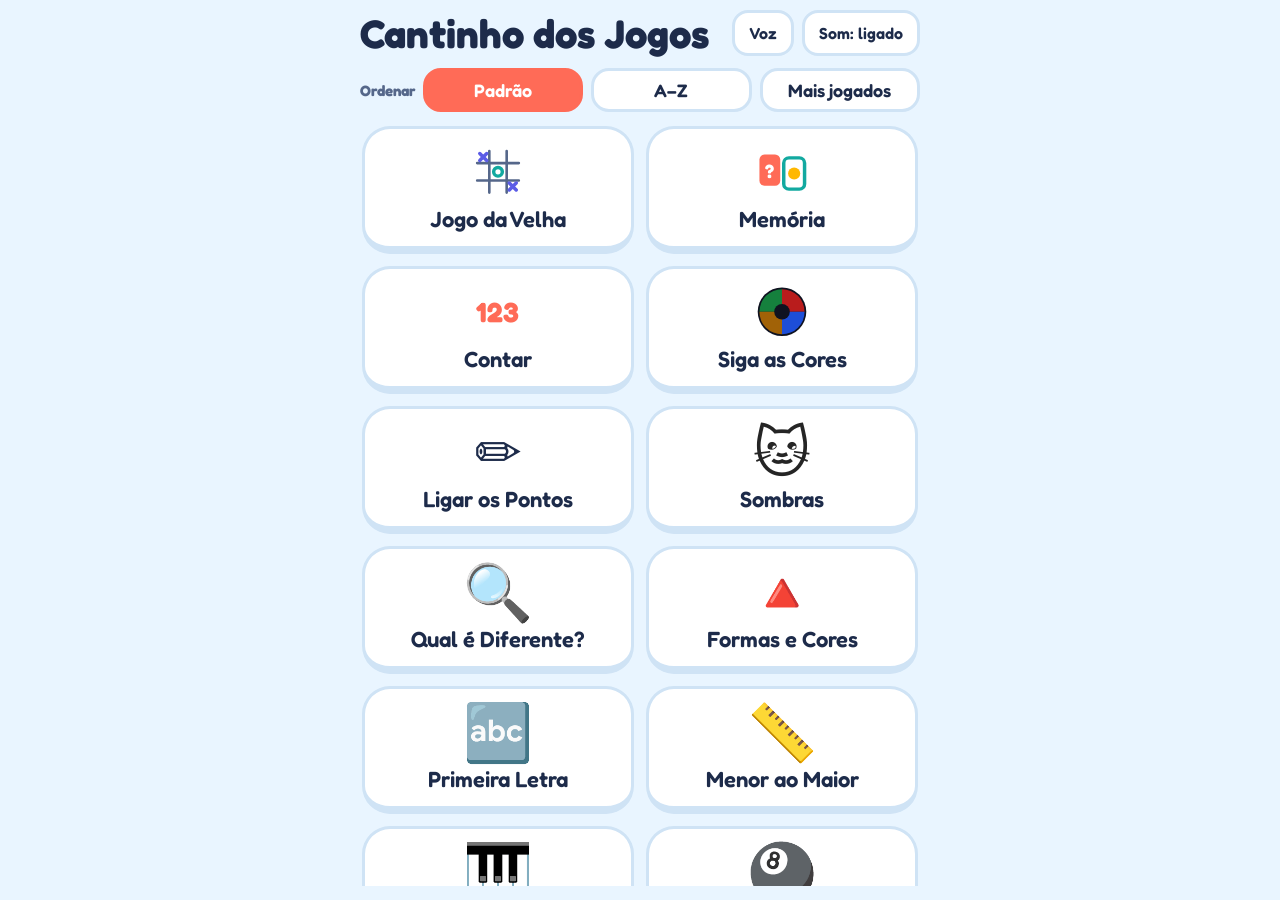
==== commit 647f1eaa: "Cantinho dos Jogos: remove Surpresa, Álbum, Balões, Quebra-Cabeça, Pintar e selo Hoje; adiciona orde" ====
--- a/games/index.html
+++ b/games/index.html
@@ -188,40 +188,6 @@
 .face.front { background: var(--tile); border: 3px solid var(--tile-edge); transform: rotateY(180deg); }
 .mcard.ok .face.front { background: var(--win); border-color: var(--accent); }
 
-/* balões */
-.sky { position: relative; width: 100cqw; height: 100cqh; overflow: hidden; border-radius: 26px; background: linear-gradient(var(--sky-a), var(--sky-b)); border: 3px solid var(--tile-edge); }
-.b-move { position: absolute; top: 0; pointer-events: none; animation: rise linear forwards; }
-.b-move button {
-  pointer-events: auto; display: block; width: 100%; height: calc(var(--w) * 1.22); border: 0; padding: 0; cursor: pointer;
-  border-radius: 50% 50% 48% 48%; position: relative; transform-origin: 50% 100%;
-  background: radial-gradient(circle at 32% 28%, rgba(255,255,255,.6) 0 11%, transparent 12%), var(--c);
-}
-.b-move button::after { content: ""; position: absolute; left: 50%; top: 100%; width: 3px; height: 40px; background: rgba(0,0,0,.25); transform: translateX(-50%); }
-.b-move button.pop { animation: boom .22s ease-out forwards; pointer-events: none; }
-@keyframes rise { from { transform: translateY(var(--h)); } to { transform: translateY(calc(-1 * var(--bh))); } }
-@keyframes boom { to { transform: scale(1.5); opacity: 0; } }
-
-/* pintar */
-.paintwrap { position: relative; width: 100%; height: 100%; border-radius: 22px; overflow: hidden; border: 3px solid var(--tile-edge); background: var(--paper); }
-.paintwrap > * { position: absolute; inset: 0; width: 100%; height: 100%; display: block; }
-.paint .reg { fill: var(--paper); stroke: #1d2b4a; stroke-width: 1.2; stroke-linejoin: round; cursor: pointer; }
-.paint .ln { fill: none; stroke: #1d2b4a; stroke-width: 1.2; stroke-linecap: round; stroke-linejoin: round; pointer-events: none; }
-.paint.lines, .paint.lines * { pointer-events: none; }
-.paint.lines .reg { fill: none; }
-canvas.brush { touch-action: none; }
-.m-fill canvas.brush { pointer-events: none; }
-.m-brush canvas.brush { pointer-events: auto; cursor: crosshair; }
-.tools { flex: none; display: grid; grid-template-columns: 1.4fr 1fr .95fr 1.25fr 1fr; gap: 6px; }
-.tbtn {
-  font-weight: 600; font-size: 13px; color: var(--ink); background: var(--tile); border: 3px solid var(--tile-edge);
-  border-radius: 14px; min-height: 44px; padding: 2px; cursor: pointer; white-space: nowrap; min-width: 0;
-}
-.tbtn[aria-pressed="true"] { border-color: var(--accent); background: var(--accent); color: var(--accent-ink); }
-.t-fill #sizeBtn { opacity: .35; pointer-events: none; }
-.palette { flex: none; display: grid; grid-template-columns: repeat(7, 1fr); gap: 6px; }
-.sw { height: 42px; border-radius: 14px; border: 3px solid var(--tile-edge); cursor: pointer; padding: 0; font-weight: 600; font-size: 12px; color: var(--ink); background: var(--tile); }
-.sw[aria-pressed="true"] { outline: 4px solid var(--ink); outline-offset: 1px; }
-
 /* contar */
 .items { display: grid; width: 100cqw; height: 100cqh; }
 .it { font-size: inherit; display: grid; place-items: center; background: none; border: 0; padding: 0; cursor: pointer; position: relative; line-height: 1; min-width: 0; min-height: 0; color: inherit; }
@@ -319,31 +285,13 @@
 .gfield { position: relative; height: min(100cqh, 160cqw); aspect-ratio: 5 / 8; border-radius: 22px; overflow: hidden; box-shadow: 0 0 0 3px var(--tile-edge); background: #1b9a50; }
 .gfield canvas { position: absolute; inset: 0; width: 100%; height: 100%; display: block; touch-action: none; }
 
-/* quebra-cabeça */
-.pzboard { position: absolute; inset: 0; display: grid; gap: 3px; background: var(--tile-edge); border-radius: 16px; overflow: hidden; border: 3px solid var(--tile-edge); }
-.pzcell { padding: 0; border: 0; background: var(--paper); overflow: hidden; position: relative; cursor: pointer; min-width: 0; min-height: 0; }
-.pzcell svg { width: 100%; height: 100%; display: block; }
-.pzcell .reg { cursor: pointer; }
-.pzcell.sel { outline: 6px solid var(--accent); outline-offset: -6px; z-index: 1; }
-.pzcell.ok { cursor: default; outline: 3px solid #22c55e; outline-offset: -3px; }
-.pzhint { position: absolute; inset: 0; z-index: 3; background: var(--paper); border-radius: 16px; overflow: hidden; border: 3px solid var(--accent); }
-.pzhint svg { width: 100%; height: 100%; display: block; }
-
 .confetti { position: fixed; inset: 0; pointer-events: none; overflow: hidden; z-index: 20; }
 .confetti i { position: absolute; top: -20px; width: 12px; height: 18px; border-radius: 3px; animation: fall linear forwards; }
 @keyframes fall { to { transform: translateY(110vh) rotate(720deg); } }
-.hub-top { display: flex; gap: 10px; flex: none; }
-.tbtn { flex: 1; min-height: 52px; font: inherit; font-weight: 700; font-size: clamp(16px, 4.4vw, 20px); color: var(--ink); background: var(--tile); border: 3px solid var(--tile-edge); border-bottom-width: 6px; border-radius: 18px; cursor: pointer; padding: 6px 10px; }
-.tbtn:active { transform: translateY(2px); border-bottom-width: 4px; }
+.hub-sort { display: flex; align-items: center; gap: 8px; flex: none; flex-wrap: wrap; }
+.hub-sort .slabel { font-weight: 700; font-size: 15px; color: var(--ink-soft); }
+.hub-sort .chip { min-height: 44px; padding: 6px 14px; }
 .gcard { position: relative; }
-.gcard .today { position: absolute; top: 8px; right: 8px; background: var(--accent); color: var(--accent-ink); font-size: 13px; font-weight: 700; padding: 2px 9px; border-radius: 999px; }
-.stk-toast { position: fixed; left: 50%; top: 12%; transform: translateX(-50%) scale(.6); background: var(--tile); border: 3px solid var(--accent); border-radius: 24px; padding: 10px 20px; display: flex; align-items: center; gap: 12px; font-weight: 700; font-size: 20px; color: var(--ink); z-index: 60; opacity: 0; pointer-events: none; transition: transform .35s, opacity .35s; box-shadow: 0 8px 24px rgba(0,0,0,.18); }
-.stk-toast.on { opacity: 1; transform: translateX(-50%) scale(1); }
-.stk-toast .e { font-size: 46px; line-height: 1; }
-.album-grid { flex: 1; min-height: 0; overflow-y: auto; display: grid; grid-template-columns: repeat(4, 1fr); gap: 10px; align-content: start; padding: 2px 2px 10px; }
-.stk { aspect-ratio: 1; border-radius: 18px; border: 3px solid var(--tile-edge); background: var(--tile); font-size: clamp(30px, 9vw, 46px); display: flex; align-items: center; justify-content: center; cursor: pointer; padding: 0; color: var(--ink-soft); font-family: inherit; font-weight: 700; }
-.stk.lock { background: var(--tile-edge); opacity: .55; cursor: default; }
-.stk.new { border-color: var(--accent); }
 @media (prefers-reduced-motion: reduce) {
   .cell.pop svg, .cell.win svg { animation: none; }
   .confetti { display: none; }
@@ -355,7 +303,7 @@
 <div id="app">
   <section id="hub" class="screen">
     <div class="hub-head"><h1>Cantinho dos Jogos</h1><div class="hub-btns"><button class="small-btn" id="btnVoz" type="button">Voz</button><button class="small-btn snd" type="button"></button></div></div>
-    <div class="hub-top"><button class="tbtn" id="btnSurp" type="button">🎲 Surpresa</button><button class="tbtn" id="btnAlbum" type="button"></button></div>
+    <div class="hub-sort" id="hubSort"></div>
     <div class="hub-grid" id="hubGrid"></div>
   </section>
   <section id="gmenu" class="screen" hidden></section>
@@ -368,7 +316,6 @@
     <div class="play-area" id="playArea"></div>
   </section>
   <section id="settings" class="screen" hidden></section>
-  <section id="album" class="screen" hidden></section>
 </div>
 <div class="confetti" id="confetti" aria-hidden="true"></div>
 
@@ -393,7 +340,7 @@
 
   /* ---------- ajustes salvos no aparelho ---------- */
   var KEY = 'cantinho.cfg';
-  var cfg = { sound: true, voice: true, voiceName: '', rate: 0.95 };
+  var cfg = { sound: true, voice: true, voiceName: '', rate: 0.95, sort: 'default' };
   try { var saved = JSON.parse(localStorage.getItem(KEY) || '{}'); Object.keys(cfg).forEach(function (k) { if (k in saved) cfg[k] = saved[k]; }); } catch (e) {}
   function saveCfg() { try { localStorage.setItem(KEY, JSON.stringify(cfg)); } catch (e) {} }
 
@@ -483,7 +430,6 @@
   function stopSpeech() { uref = null; try { if (synth) synth.cancel(); } catch (e) {} }
 
   function confetti() {
-    giveSticker();
     var box = $('confetti'), colors = ['#ffb800', '#12a9a0', '#ff6b57', '#7c5cff', '#4cc9f0'];
     for (var i = 0; i < 46; i++) {
       var e = document.createElement('i');
@@ -677,482 +623,7 @@
     if (players === 2) speak('Vez do jogador 1');
   }
 
-  /* ---------- BALÕES ---------- */
-  function baloes(area, o, mode, api) {
-    var speed = o.speed;
-    area.innerHTML = '<div class="status small">Balões estourados: <span class="n">0</span></div><div class="stage"><div class="sky"></div></div>';
-    var sky = area.querySelector('.sky'), nEl = area.querySelector('.n'), count = 0;
-    var COLORS = ['#ff6b57', '#ffb800', '#12a9a0', '#7c5cff', '#ff5fa2', '#3b82f6'];
-    function spawn(delaySec) {
-      if (sky.children.length > 9) return;
-      var W = sky.clientWidth, H = sky.clientHeight; if (!W || !H) return;
-      var w = Math.round(W * (0.2 + Math.random() * 0.08)), dur = (speed === 'calm' ? 10 : 7) + Math.random() * 3;
-      var el = document.createElement('div'); el.className = 'b-move';
-      el.style.left = Math.round(Math.random() * (W - w)) + 'px'; el.style.width = w + 'px';
-      el.style.setProperty('--w', w + 'px'); el.style.setProperty('--h', H + 'px'); el.style.setProperty('--bh', Math.round(w * 1.22 + 60) + 'px');
-      el.style.animationDuration = dur + 's'; if (delaySec) el.style.animationDelay = '-' + delaySec + 's';
-      var b = document.createElement('button'); b.type = 'button'; b.style.setProperty('--c', pick(COLORS)); b.setAttribute('aria-label', 'Balão');
-      b.addEventListener('pointerdown', function (e) {
-        e.preventDefault(); if (b.classList.contains('pop')) return;
-        b.classList.add('pop'); count++; nEl.textContent = count; beep(480 + Math.random() * 500, 0.08, 'square');
-        if (count % 10 === 0) { sfxWin(); confetti(); speak(count + ' balões!'); }
-        later(function () { el.remove(); }, 260);
-      });
-      el.appendChild(b); el.addEventListener('animationend', function (e) { if (e.target === el) el.remove(); });
-      sky.appendChild(el);
-    }
-    later(function () { for (var i = 0; i < 4; i++) spawn(2 + i * 1.6); }, 50);
-    var iv = setInterval(function () { spawn(0); }, speed === 'calm' ? 1100 : 750);
-    api.onStop(function () { clearInterval(iv); });
-  }
-
-  /* ---------- BIBLIOTECA DE DESENHOS ---------- */
-  function R(x, y, w, h, r) { return '<rect class="reg" x="' + x + '" y="' + y + '" width="' + w + '" height="' + h + '"' + (r ? ' rx="' + r + '"' : '') + '/>'; }
-  function C(x, y, r) { return '<circle class="reg" cx="' + x + '" cy="' + y + '" r="' + r + '"/>'; }
-  function E(x, y, rx, ry, rot) { return '<ellipse class="reg" cx="' + x + '" cy="' + y + '" rx="' + rx + '" ry="' + ry + '"' + (rot ? ' transform="rotate(' + rot + ' ' + x + ' ' + y + ')"' : '') + '/>'; }
-  function P(pts) { return '<polygon class="reg" points="' + pts + '"/>'; }
-  function D(d, t) { return '<path class="reg" d="' + d + '"' + (t ? ' transform="' + t + '"' : '') + '/>'; }
-  function L(d) { return '<path class="ln" d="' + d + '"/>'; }
-  function pt(cx, cy, r, a) { return (cx + r * Math.cos(a)).toFixed(1) + ',' + (cy + r * Math.sin(a)).toFixed(1); }
-  function STR(cx, cy, r, k) {
-    var p = []; for (var i = 0; i < 10; i++) p.push(pt(cx, cy, i % 2 ? r * (k || 0.45) : r, -Math.PI / 2 + i * Math.PI / 5));
-    return P(p.join(' '));
-  }
-  var BG = R(0, 0, 100, 100);
   var HEART = 'M50 88 C10 58 6 30 28 22 C40 18 48 26 50 34 C52 26 60 18 72 22 C94 30 90 58 50 88 Z';
-  /* ajudantes de desenho: mudar escala/posição de um caminho, sol, nuvem, olhos... */
-  function xf(d, s, tx, ty) {
-    return d.replace(/([MLCQ])([^MLCQZ]*)/g, function (m, c, rest) {
-      var n = rest.match(/-?\d*\.?\d+/g) || [], o = [];
-      for (var i = 0; i < n.length; i += 2) o.push((n[i] * s + tx).toFixed(1) + ' ' + (n[i + 1] * s + ty).toFixed(1));
-      return c + o.join(' ');
-    });
-  }
-  function TD(d, s, tx, ty) { return D(xf(d, s, tx, ty)); }
-  function MIR(d) { return d.replace(/([MLCQ])([^MLCQZ]*)/g, function (m, c, rest) { var n = rest.match(/-?\d*\.?\d+/g) || [], o = []; for (var i = 0; i < n.length; i += 2) o.push((100 - n[i]) + ' ' + n[i + 1]); return c + o.join(' '); }); }
-  function PAIR(d) { return D(d) + D(MIR(d)); }
-  function GR(y) { return D('M0 ' + y + ' C22 ' + (y - 7) + ' 62 ' + (y + 5) + ' 100 ' + (y - 3) + ' L100 100 L0 100 Z'); }
-  function SUN(x, y, r) { var s = C(x, y, r), k, a; for (k = 0; k < 8; k++) { a = k * Math.PI / 4; s += L('M' + pt(x, y, r + 2.2, a) + ' L' + pt(x, y, r + 5.4, a)); } return s; }
-  function CLD(x, y, s) { return D(xf('M22 78 C8 78 6 56 22 54 C20 36 40 28 50 40 C56 24 82 26 82 46 C98 46 98 78 80 78 Z', s, x - 50 * s, y - 52 * s)); }
-  function EYE(x, y, r) { return C(x, y, r) + C(x + r * 0.2, y + r * 0.1, r * 0.5); }
-  function CHK(x, y) { return E(x, y, 3.6, 2.4); }
-  /* perna/galho: linha grossa que vira região pintável */
-  function LEG(p, w) {
-    var a = [], b = [], i, dx, dy, l, q, nx, ny;
-    for (i = 0; i < p.length; i++) {
-      q = p[Math.min(i + 1, p.length - 1)]; dx = q[0] - p[Math.max(i - 1, 0)][0]; dy = q[1] - p[Math.max(i - 1, 0)][1]; l = Math.sqrt(dx * dx + dy * dy) || 1;
-      nx = -dy / l * w / 2; ny = dx / l * w / 2; a.push([p[i][0] + nx, p[i][1] + ny]); b.push([p[i][0] - nx, p[i][1] - ny]);
-    }
-    b.reverse(); var all = a.concat(b);
-    return D('M' + all.map(function (v) { return v[0].toFixed(1) + ' ' + v[1].toFixed(1); }).join(' L') + ' Z');
-  }
-
-  var DRAW = [
-    { id: 'casa', nome: 'Casa', tags: 'casa lar moradia', fn: function () {
-      return BG + SUN(86, 14, 7) + CLD(26, 20, .34) + CLD(66, 12, .24) + D('M0 82 C25 74 60 86 100 78 L100 100 L0 100 Z') +
-        R(62, 20, 11, 26, 1.5) + R(20, 48, 60, 40, 1.5) + P('9,52 50,14 91,52') + C(50, 34, 6) + L('M44 34 L56 34 M50 28 L50 40') +
-        D('M43 88 L43 68 Q43 62 50 62 Q57 62 57 68 L57 88 Z') + C(53, 76, 1.2) +
-        R(26, 58, 13, 13, 2) + L('M32.5 58 L32.5 71 M26 64.5 L39 64.5') + R(61, 58, 13, 13, 2) + L('M67.5 58 L67.5 71 M61 64.5 L74 64.5') +
-        D('M43 88 L57 88 L70 100 L30 100 Z') + D('M2 92 C0 78 22 78 20 92 Z') + D('M84 94 C82 82 100 82 98 94 Z'); } },
-    { id: 'flor', nome: 'Flor', tags: 'flor flores florzinha margarida jardim', fn: function () {
-      var s = BG + SUN(14, 14, 7) + CLD(78, 16, .3) + D('M0 86 C25 80 62 92 100 84 L100 100 L0 100 Z') +
-        D('M47 48 C45 64 51 76 47 92 L54 92 C58 76 52 64 53 48 Z') + D('M50 76 C38 66 26 68 20 58 C32 54 46 62 50 76 Z') + D('M51 70 C62 60 74 62 80 52 C68 48 54 56 51 70 Z');
-      for (var k = 0; k < 8; k++) { var a = k * Math.PI / 4; s += E((50 + 16 * Math.sin(a)).toFixed(1), (36 - 16 * Math.cos(a)).toFixed(1), 7.5, 11.5, k * 45); }
-      return s + C(50, 36, 10) + C(50, 36, 4); } },
-    { id: 'peixe', nome: 'Peixe', tags: 'peixe peixinho mar aquario', fn: function () {
-      return BG + D('M0 90 C20 84 60 94 100 88 L100 100 L0 100 Z') + D('M12 94 C4 80 18 70 10 56 C20 68 8 80 20 94 Z') + D('M86 94 C80 80 92 72 86 60 C96 72 84 80 94 94 Z') +
-        L('M0 10 Q8 6 16 10 T32 10 T48 10 T64 10 T80 10 T96 10') +
-        D('M74 50 L94 32 C90 44 90 56 94 68 Z') + D('M8 50 C16 32 48 26 70 40 C76 44 76 46 76 50 C76 54 76 56 70 60 C48 74 16 68 8 50 Z') +
-        D('M36 31 C40 18 54 20 58 35 Z') + D('M44 67 C46 78 56 78 58 66 Z') + C(24, 46, 4.5) + C(25, 46, 2) + L('M10 54 Q14 56 18 54 M32 38 Q38 50 32 62 M46 44 Q50 50 46 56 M56 42 Q60 50 56 58 M66 46 Q69 50 66 54') +
-        C(14, 30, 3) + C(20, 22, 2.2) + C(12, 16, 1.6) + C(84, 24, 2.6) + C(88, 14, 1.8); } },
-    { id: 'carro', nome: 'Carro', tags: 'carro carrinho automovel veiculo', fn: function () {
-      return BG + SUN(86, 14, 7) + CLD(30, 16, .32) + R(0, 80, 100, 20) + L('M6 91 L22 91 M34 91 L50 91 M62 91 L78 91 M90 91 L100 91') +
-        D('M8 68 L8 58 Q8 51 16 50 L28 48 L36 33 Q38 29 44 29 L66 29 Q72 29 76 34 L84 48 L90 50 Q94 52 94 59 L94 68 Q94 72 90 72 L12 72 Q8 72 8 68 Z') +
-        D('M32 48 L39 34 L50 34 L50 48 Z') + D('M54 48 L54 34 L65 34 L72 48 Z') + L('M52 48 L52 70 M44 57 L49 57') + C(90, 59, 3.2) + R(8, 56, 4, 7, 1) +
-        C(27, 73, 9) + C(27, 73, 4.2) + C(75, 73, 9) + C(75, 73, 4.2); } },
-    { id: 'foguete', nome: 'Foguete', tags: 'foguete nave espaco astronauta', fn: function () {
-      return BG + STR(14, 16, 5) + STR(84, 12, 4) + STR(92, 48, 3.5) + STR(9, 58, 3.5) + STR(74, 80, 4) + C(86, 78, 9) + L('M74 78 Q86 84 98 78') +
-        D('M40 74 C36 88 50 98 50 98 C50 98 64 88 60 74 Z') + D('M45 74 C44 82 50 88 50 88 C50 88 56 82 55 74 Z') +
-        D('M38 52 C26 56 22 68 20 82 L38 70 Z') + D('M62 52 C74 56 78 68 80 82 L62 70 Z') +
-        D('M50 6 C64 18 68 40 66 72 L34 72 C32 40 36 18 50 6 Z') + D('M50 6 C56 12 60 18 62 26 L38 26 C40 18 44 12 50 6 Z') +
-        C(50, 44, 8) + C(50, 44, 4.5) + D('M34.2 58 L65.8 58 L65.9 64 L34.1 64 Z') + D('M40 72 L60 72 L57 78 L43 78 Z'); } },
-    { id: 'borboleta', nome: 'Borboleta', tags: 'borboleta inseto', fn: function () {
-      return BG + SUN(86, 14, 7) + CLD(22, 16, .3) + GR(90) + L('M16 96 L16 86 M50 98 L50 88 M84 96 L84 86') + C(16, 83, 4) + C(50, 85, 4) + C(84, 83, 4) +
-        PAIR('M52 46 C56 28 70 10 86 10 C98 12 96 36 78 46 C70 50 60 50 52 46 Z') + PAIR('M52 52 C62 50 78 52 86 62 C92 72 84 90 70 86 C58 82 52 66 52 52 Z') +
-        C(80, 28, 6) + C(20, 28, 6) + C(72, 72, 5) + C(28, 72, 5) + E(50, 56, 4.5, 20) + C(50, 34, 5) + L('M48 31 Q42 22 38 18 M52 31 Q58 22 62 18') + C(38, 18, 1.6) + C(62, 18, 1.6); } },
-    { id: 'arvore', nome: 'Árvore', tags: 'arvore planta floresta pe', fn: function () {
-      return BG + SUN(86, 14, 7) + CLD(24, 16, .32) + GR(86) + D('M43 62 L43 90 L57 90 L57 62 Z') + L('M50 80 L44 72 M50 74 L57 68') +
-        D('M50 8 C62 8 70 14 72 24 C86 24 94 36 90 48 C94 60 84 70 70 68 L30 68 C16 70 6 60 10 48 C6 36 14 24 28 24 C30 14 38 8 50 8 Z') +
-        C(34, 36, 3.6) + C(62, 30, 3.6) + C(50, 50, 3.6) + C(74, 52, 3.6) + C(26, 54, 3.6) + C(48, 22, 3.6); } },
-    { id: 'sorvete', nome: 'Sorvete', tags: 'sorvete picole doce casquinha', fn: function () {
-      return BG + STR(12, 14, 5) + STR(88, 20, 4) + STR(86, 70, 3.5) + STR(12, 62, 3.5) +
-        D('M30 56 L70 56 L50 98 Z') + L('M38 56 L56 90 M46 56 L62 78 M62 56 L44 90 M54 56 L38 78') +
-        D('M24 58 C18 54 20 44 28 42 C26 30 38 22 50 22 C62 22 74 30 72 42 C80 44 82 54 76 58 C70 62 66 56 62 58 C58 64 52 60 50 60 C46 62 42 64 38 58 C34 56 28 62 24 58 Z') +
-        D('M34 30 C32 16 42 8 50 8 C58 8 68 16 66 30 C58 34 42 34 34 30 Z') + C(50, 6, 4.5) + L('M50 2 Q52 -2 56 -2') +
-        C(40, 44, 2.2) + C(58, 46, 2.2) + C(50, 52, 2.2) + C(44, 20, 2) + C(58, 22, 2); } },
-    { id: 'gato', nome: 'Gato', tags: 'gato gatinho gata felino bichano', fn: function () {
-      return BG + SUN(88, 12, 6) + GR(92) +
-        D('M70 90 C88 90 94 70 86 58 C84 68 80 76 70 80 Z') + D('M30 62 C22 80 26 94 40 96 L60 96 C74 94 78 80 70 62 Z') + E(50, 82, 11, 12) + E(41, 96, 7, 3.6) + E(59, 96, 7, 3.6) +
-        TD('M50 26 Q55 26 61 29 L84 8 L86 40 C96 56 88 90 50 92 C12 90 4 56 14 40 L16 8 L39 29 Q45 26 50 26 Z', .66, 17, 2) +
-        D('M27 15 L26 27 L36 24 Z') + D('M73 15 L74 27 L64 24 Z') + EYE(39, 40, 4.4) + EYE(61, 40, 4.4) + D('M46 49 L54 49 L50 53 Z') + L('M50 53 Q47 58 43 56 M50 53 Q53 58 57 56 M22 48 L34 50 M22 55 L34 54 M78 48 L66 50 M78 55 L66 54 M44 14 L44 20 M50 12 L50 19 M56 14 L56 20'); } },
-    { id: 'cachorro', nome: 'Cachorro', tags: 'cachorro cachorrinho cao cachorrao dog', fn: function () {
-      return BG + SUN(88, 12, 6) + GR(92) +
-        D('M70 86 C84 82 88 68 82 58 C80 68 76 76 68 78 Z') + D('M32 56 C26 76 28 92 40 96 L60 96 C72 92 74 76 68 56 Z') + E(50, 82, 10, 12) + E(41, 96, 8, 3.6) + E(59, 96, 8, 3.6) +
-        D('M34 56 Q50 66 66 56 L66 62 Q50 72 34 62 Z') + C(50, 69, 3) +
-        D('M30 24 C14 22 10 40 14 54 C20 58 28 50 30 40 Z') + D('M70 24 C86 22 90 40 86 54 C80 58 72 50 70 40 Z') +
-        E(50, 38, 22, 20) + D('M24 30 C30 24 38 26 40 32 C36 40 26 40 24 30 Z') + E(50, 47, 11.5, 8.6) +
-        EYE(40, 34, 4.2) + EYE(60, 34, 4.2) + E(50, 42, 4.6, 3.2) + L('M50 45 L50 49 M50 49 Q46 53 42 50 M50 49 Q54 53 58 50') + D('M47 51 Q50 59 53 51 Z'); } },
-    { id: 'coelho', nome: 'Coelho', tags: 'coelho coelhinho coelha pascoa', fn: function () {
-      return BG + STR(12, 14, 4) + STR(88, 22, 3.5) + GR(92) + D('M72 88 C88 88 90 76 82 72 C80 80 76 84 70 84 Z') + C(80, 80, 6) +
-        D('M34 62 C26 80 28 94 42 96 L58 96 C72 94 74 80 66 62 Z') + E(50, 82, 11, 12) + E(41, 96, 7, 3.6) + E(59, 96, 7, 3.6) +
-        D('M38 40 C30 22 32 6 41 4 C50 6 50 28 46 42 Z') + D('M62 40 C70 22 68 6 59 4 C50 6 50 28 54 42 Z') + D('M39 34 C35 22 36 12 41 10 C45 14 45 26 43 36 Z') + D('M61 34 C65 22 64 12 59 10 C55 14 55 26 57 36 Z') +
-        E(50, 52, 21, 17) + EYE(41, 49, 3.8) + EYE(59, 49, 3.8) + D('M46 56 L54 56 L50 60 Z') + L('M50 60 Q47 65 43 63 M50 60 Q53 65 57 63') + CHK(35, 58) + CHK(65, 58); } },
-    { id: 'elefante', nome: 'Elefante', tags: 'elefante elefantinho tromba', fn: function () {
-      return BG + SUN(88, 12, 6) + CLD(24, 14, .3) + GR(92) +
-        D('M24 70 C18 86 24 98 40 98 L60 98 C76 98 82 86 76 70 Z') +
-        D('M28 26 C8 18 2 40 8 58 C14 72 30 68 36 56 Z') + D('M72 26 C92 18 98 40 92 58 C86 72 70 68 64 56 Z') +
-        D('M30 30 C14 28 10 42 14 54 C20 60 28 56 32 48 Z') + D('M70 30 C86 28 90 42 86 54 C80 60 72 56 68 48 Z') +
-        C(50, 42, 24) + D('M40 56 C36 72 40 90 54 92 C62 92 64 84 60 82 C54 82 54 70 58 56 Z') + EYE(40, 38, 3.6) + EYE(60, 38, 3.6) + CHK(34, 50) + CHK(66, 50) +
-        D('M34 60 C26 66 26 76 32 80 C34 72 38 66 40 62 Z') + L('M42 70 L50 70 M42 78 L50 78 M44 86 L52 86'); } },
-    { id: 'passaro', nome: 'Passarinho', tags: 'passaro passarinho ave pardal bem-te-vi', fn: function () {
-      return BG + SUN(86, 14, 7) + CLD(22, 16, .3) + D('M0 78 L100 74 L100 82 L0 86 Z') + D('M8 84 C4 72 18 70 20 82 Z') + D('M86 78 C90 66 100 70 96 80 Z') +
-        D('M24 50 L6 38 C6 48 8 58 12 64 Z') + L('M42 70 L42 80 M52 70 L52 78') + E(46, 54, 25, 19, -6) + D('M30 54 C42 38 58 46 54 64 C46 70 34 66 30 54 Z') +
-        C(68, 34, 13) + D('M80 32 L94 38 L80 42 Z') + C(70, 31, 3.2) + C(71, 31, 1.5) + E(44, 62, 12, 7, -10) + CHK(72, 40); } },
-    { id: 'tartaruga', nome: 'Tartaruga', tags: 'tartaruga jabuti cagado', fn: function () {
-      return BG + SUN(86, 14, 7) + CLD(26, 16, .3) + GR(88) +
-        D('M16 66 L4 74 L18 74 Z') + D('M22 66 C20 76 20 82 24 85 L38 85 C40 80 38 72 36 66 Z') + D('M62 66 C60 72 60 80 62 85 L78 85 C80 80 78 72 76 66 Z') +
-        D('M80 56 C84 44 98 46 98 56 C98 64 90 70 82 68 Z') + C(92, 52, 2.4) + L('M90 62 Q94 62 96 58') +
-        D('M12 66 L88 66 Q88 75 78 75 L22 75 Q12 75 12 66 Z') + D('M16 66 C16 36 34 22 50 22 C66 22 84 36 84 66 Z') +
-        P('42,32 58,32 64,44 58,56 42,56 36,44') + L('M42 32 L38 24 M58 32 L62 24 M64 44 L76 44 M58 56 L64 66 M42 56 L36 66 M36 44 L24 44'); } },
-    { id: 'sol', nome: 'Sol', tags: 'sol solzinho dia ensolarado', fn: function () {
-      var s = BG + CLD(18, 18, .3) + CLD(84, 84, .3); for (var i = 0; i < 12; i++) { var a = i * Math.PI / 6; s += P(pt(50, 50, 24, a - 0.17) + ' ' + pt(50, 50, 46, a) + ' ' + pt(50, 50, 24, a + 0.17)); }
-      return s + C(50, 50, 26) + EYE(41, 46, 3.6) + EYE(59, 46, 3.6) + CHK(34, 56) + CHK(66, 56) + L('M40 57 Q50 68 60 57'); } },
-    { id: 'lua', nome: 'Lua', tags: 'lua luazinha noite crescente', fn: function () {
-      return BG + STR(16, 16, 6) + STR(84, 14, 5) + STR(88, 60, 4) + STR(14, 76, 4.5) + STR(70, 88, 4) + CLD(80, 82, .34) +
-        D('M64 8 C40 10 20 28 20 50 C20 72 40 90 64 92 C48 80 44 64 46 50 C48 34 54 20 64 8 Z') + L('M32 44 Q36 40 40 44') + CHK(30, 54) + L('M28 62 Q34 68 40 62'); } },
-    { id: 'estrela', nome: 'Estrela', tags: 'estrela estrelinha estrelas', fn: function () {
-      return BG + STR(14, 14, 7) + STR(86, 18, 6) + STR(88, 82, 7) + STR(12, 84, 5) + STR(50, 50, 40, 0.5) + EYE(42, 50, 3.6) + EYE(58, 50, 3.6) + CHK(36, 58) + CHK(64, 58) + L('M43 60 Q50 67 57 60'); } },
-    { id: 'coracao', nome: 'Coração', tags: 'coracao coracaozinho amor', fn: function () {
-      return BG + TD('M50 88 C10 58 6 30 28 22 C40 18 48 26 50 34 C52 26 60 18 72 22 C94 30 90 58 50 88 Z', .22, 4, 6) + TD('M50 88 C10 58 6 30 28 22 C40 18 48 26 50 34 C52 26 60 18 72 22 C94 30 90 58 50 88 Z', .18, 76, 70) +
-        D(HEART) + D('M24 38 C24 32 30 28 36 30 C32 32 28 36 28 44 Z') + EYE(38, 46, 3.6) + EYE(62, 46, 3.6) + CHK(32, 54) + CHK(68, 54) + L('M44 56 Q50 63 56 56'); } },
-    { id: 'nuvem', nome: 'Nuvem', tags: 'nuvem nuvens chuva ceu tempo', fn: function () {
-      return BG + D('M6 70 A44 44 0 0 1 94 70 L86 70 A36 36 0 0 0 14 70 Z') + D('M14 70 A36 36 0 0 1 86 70 L78 70 A28 28 0 0 0 22 70 Z') + D('M22 70 A28 28 0 0 1 78 70 L70 70 A20 20 0 0 0 30 70 Z') +
-        D('M22 80 C8 80 6 56 22 54 C20 36 40 28 50 40 C56 24 82 26 82 46 C98 46 98 80 80 80 Z') + EYE(40, 58, 3.4) + EYE(60, 58, 3.4) + CHK(33, 66) + CHK(67, 66) + L('M44 68 Q50 74 56 68') +
-        D('M26 86 C22 90 24 94 28 94 C32 94 32 90 26 86 Z') + D('M48 88 C44 92 46 96 50 96 C54 96 54 92 48 88 Z') + D('M72 86 C68 90 70 94 74 94 C78 94 78 90 72 86 Z'); } },
-    { id: 'barco', nome: 'Barco', tags: 'barco barquinho navio veleiro', fn: function () {
-      return BG + SUN(86, 14, 7) + CLD(24, 16, .3) + R(0, 70, 100, 30) + L('M0 76 Q8 72 16 76 T32 76 T48 76 T64 76 T80 76 T96 76') +
-        R(48, 10, 3, 52) + D('M52 14 L52 56 L80 56 C76 36 66 24 52 14 Z') + D('M46 24 L46 56 L22 56 C26 44 34 32 46 24 Z') + P('51,10 51,20 62,15') +
-        D('M10 60 L90 60 C86 76 78 84 68 84 L32 84 C22 84 14 76 10 60 Z') + L('M13 68 L87 68') + C(34, 76, 3.4) + C(50, 76, 3.4) + C(66, 76, 3.4) +
-        D('M0 88 Q12 82 24 88 T48 88 T72 88 T96 88 L100 88 L100 100 L0 100 Z'); } },
-    { id: 'aviao', nome: 'Avião', tags: 'aviao aviaozinho aeronave jato voar', fn: function () {
-      return BG + SUN(86, 14, 7) + CLD(22, 20, .34) + CLD(70, 84, .32) + CLD(24, 84, .26) +
-        D('M10 44 L4 22 L20 22 L32 42 Z') + D('M44 52 L66 84 L80 84 L70 52 Z') +
-        D('M6 52 C6 44 14 40 28 40 L80 40 C92 40 98 46 98 52 C98 58 92 62 80 62 L26 62 C12 62 6 58 6 52 Z') +
-        D('M80 40 C88 40 94 44 96 50 L80 50 Z') + C(22, 52, 3) + C(33, 52, 3) + C(44, 52, 3) + C(55, 52, 3) + C(66, 52, 3) + D('M40 60 L58 60 L56 70 L42 70 Z') + L('M8 56 L92 56'); } },
-    { id: 'trem', nome: 'Trem', tags: 'trem trenzinho locomotiva maria-fumaca trilho', fn: function () {
-      return BG + CLD(70, 14, .3) + D('M0 70 C20 60 40 70 60 62 C80 54 90 64 100 60 L100 100 L0 100 Z') +
-        C(30, 14, 6) + C(40, 8, 5) + D('M20 40 L22 26 L18 20 L36 20 L32 26 L34 40 Z') + R(12, 40, 48, 28, 5) + L('M28 40 L28 68 M44 40 L44 68') +
-        R(60, 28, 28, 40, 3) + R(56, 22, 36, 6, 2) + R(66, 34, 14, 12, 2) + C(12, 54, 3) + P('12,68 4,78 20,78 20,68') +
-        C(26, 74, 9) + C(26, 74, 3.6) + C(48, 74, 9) + C(48, 74, 3.6) + C(76, 74, 9) + C(76, 74, 3.6) + L('M26 74 L76 74') + R(0, 86, 100, 4) + L('M0 94 L100 94'); } },
-    { id: 'maca', nome: 'Maçã', tags: 'maca macas fruta', fn: function () {
-      return BG + CLD(24, 14, .3) + CLD(78, 20, .26) + E(50, 92, 36, 5) +
-        D('M50 30 C36 20 12 28 14 54 C16 76 32 90 42 90 C46 90 48 88 50 88 C52 88 54 90 58 90 C68 90 84 76 86 54 C88 28 64 20 50 30 Z') +
-        D('M48 30 Q48 16 56 8 L61 11 Q54 18 54 30 Z') + D('M56 20 Q68 8 82 14 Q74 28 56 20 Z') + D('M24 42 Q28 34 36 36 Q30 40 28 52 Z'); } },
-    { id: 'bolo', nome: 'Bolo', tags: 'bolo aniversario festa parabens vela', fn: function () {
-      return BG + L('M0 8 Q25 22 50 8 T100 8') + P('6,12 12,12 9,22') + P('22,16 28,16 25,26') + P('72,16 78,16 75,26') + P('88,12 94,12 91,22') + E(50, 90, 48, 6) +
-        D('M12 62 L88 62 L88 86 Q88 90 84 90 L16 90 Q12 90 12 86 Z') + D('M12 62 Q18 72 26 62 Q34 74 42 62 Q50 74 58 62 Q66 74 74 62 Q82 72 88 62 L88 58 Q50 50 12 58 Z') +
-        D('M22 44 L78 44 L78 62 L22 62 Z') + D('M22 44 Q30 54 38 44 Q46 54 54 44 Q62 54 70 44 Q74 50 78 44 L78 40 Q50 34 22 40 Z') +
-        R(34, 22, 5, 16, 1.5) + R(47.5, 22, 5, 16, 1.5) + R(61, 22, 5, 16, 1.5) + D('M36.5 12 C32 18 32 22 36.5 22 C41 22 41 18 36.5 12 Z') + D('M50 12 C45.5 18 45.5 22 50 22 C54.5 22 54.5 18 50 12 Z') + D('M63.5 12 C59 18 59 22 63.5 22 C68 22 68 18 63.5 12 Z') +
-        C(24, 76, 3) + C(40, 78, 3) + C(60, 78, 3) + C(76, 76, 3); } },
-    { id: 'robo', nome: 'Robô', tags: 'robo robozinho maquina', fn: function () {
-      return BG + STR(12, 16, 5) + STR(88, 12, 4) + STR(90, 56, 3.5) +
-        L('M50 12 L50 6') + C(50, 5, 3.4) + R(46, 38, 8, 8, 1) + R(12, 48, 12, 28, 5) + R(76, 48, 12, 28, 5) + C(18, 80, 6) + C(82, 80, 6) +
-        R(34, 78, 12, 14, 3) + R(54, 78, 12, 14, 3) + R(30, 90, 18, 6, 3) + R(52, 90, 18, 6, 3) + R(26, 46, 48, 34, 6) + R(38, 52, 24, 18, 3) + C(44, 61, 3) + C(56, 61, 3) + L('M40 74 L60 74') +
-        R(30, 12, 40, 28, 6) + EYE(41, 26, 5) + EYE(59, 26, 5) + R(40, 33, 20, 4, 2) + L('M45 33 L45 37 M50 33 L50 37 M55 33 L55 37') + R(26, 20, 4, 10, 2) + R(70, 20, 4, 10, 2); } },
-    { id: 'castelo', nome: 'Castelo', tags: 'castelo rei rainha princesa principe reino', fn: function () {
-      return BG + SUN(86, 12, 6) + CLD(24, 12, .28) + D('M0 88 C25 82 60 92 100 86 L100 100 L0 100 Z') +
-        R(28, 38, 44, 50) + R(28, 32, 8, 6) + R(46, 32, 8, 6) + R(64, 32, 8, 6) + R(8, 28, 22, 60, 1) + R(70, 28, 22, 60, 1) + P('5,30 19,8 33,30') + P('67,30 81,8 95,30') +
-        L('M19 8 L19 0') + P('19,0 28,3 19,6') + L('M81 8 L81 0') + P('81,0 90,3 81,6') +
-        D('M42 88 L42 68 Q50 56 58 68 L58 88 Z') + L('M50 60 L50 88 M42 74 L58 74') + D('M15 52 L15 44 Q19 38 23 44 L23 52 Z') + D('M77 52 L77 44 Q81 38 85 44 L85 52 Z') + D('M45 52 L45 46 Q50 40 55 46 L55 52 Z') +
-        R(14, 66, 10, 12, 1) + R(76, 66, 10, 12, 1); } },
-    { id: 'balao', nome: 'Balão', tags: 'balao baloes festa', fn: function () {
-      return BG + CLD(20, 86, .34) + CLD(82, 88, .3) +
-        L('M26 66 Q22 80 28 90 M74 68 Q78 80 72 92 M50 76 Q42 86 52 92 Q58 96 50 100') +
-        D('M26 66 L22 72 L30 72 Z') + D('M74 68 L70 74 L78 74 Z') + D('M50 76 L46 82 L54 82 Z') +
-        D('M24 20 C42 20 44 46 34 56 C32 60 28 62 26 66 C24 62 20 60 18 56 C8 46 8 20 24 20 Z') + D('M76 22 C94 22 94 48 84 58 C82 62 78 64 74 68 C72 64 68 62 66 58 C58 48 58 22 76 22 Z') +
-        D('M50 10 C70 10 72 40 60 52 C58 58 54 62 50 66 C46 62 42 58 40 52 C28 40 30 10 50 10 Z') + D('M42 20 C38 22 36 28 38 34 C42 30 44 24 42 20 Z'); } },
-    { id: 'dinossauro', nome: 'Dinossauro', tags: 'dinossauro dino dinossauros rex', fn: function () {
-      return BG + SUN(86, 12, 6) + D('M0 88 C25 82 60 92 100 84 L100 100 L0 100 Z') +
-        D('M22 48 L18 34 L28 40 Z') + D('M34 42 L32 26 L42 36 Z') + D('M48 40 L48 24 L58 36 Z') + D('M62 42 L66 28 L72 40 Z') +
-        D('M14 66 C8 74 4 70 2 60 C10 62 14 60 20 56 Z') + R(26, 70, 14, 20, 5) + R(58, 70, 14, 20, 5) + R(18, 72, 12, 18, 5) + R(64, 72, 12, 18, 5) +
-        D('M14 70 C12 48 34 40 56 44 C74 46 82 56 82 70 C82 76 78 78 72 78 L24 78 C18 78 14 76 14 70 Z') + E(46, 66, 20, 10) +
-        D('M70 50 C74 40 78 36 82 36 C92 32 98 42 94 52 C92 60 86 62 80 60 C76 58 74 56 70 50 Z') + EYE(88, 42, 3.2) + L('M80 56 Q88 60 94 54') + C(92, 47, 1.2) + CHK(84, 52); } },
-    { id: 'sapo', nome: 'Sapo', tags: 'sapo ra perereca', fn: function () {
-      return BG + L('M8 10 L8 50 M14 20 L14 54 M90 14 L90 52 M84 22 L84 56') + D('M2 94 C4 88 16 88 18 94 Z') + E(50, 94, 46, 6) +
-        E(18, 82, 12, 8, -20) + E(82, 82, 12, 8, 20) + E(50, 70, 32, 22) + E(50, 76, 17, 13) + E(33, 90, 9, 4.6) + E(67, 90, 9, 4.6) +
-        E(50, 50, 30, 20) + C(32, 34, 11) + C(68, 34, 11) + C(32, 35, 5) + C(68, 35, 5) + C(44, 48, 1.6) + C(56, 48, 1.6) + CHK(30, 54) + CHK(70, 54) + L('M24 56 Q50 74 76 56') + C(40, 66, 3) + C(62, 62, 3); } },
-    { id: 'leao', nome: 'Leão', tags: 'leao leaozinho juba selva rei-da-selva', fn: function () {
-      var s = BG + SUN(88, 12, 6) + GR(94), k, a;
-      for (k = 0; k < 14; k++) { a = k * 2 * Math.PI / 14; s += C((50 + 33 * Math.cos(a)).toFixed(1), (50 + 33 * Math.sin(a)).toFixed(1), 12); }
-      return s + C(50, 50, 33) + C(29, 29, 8) + C(71, 29, 8) + C(29, 29, 4) + C(71, 29, 4) + C(50, 54, 26) + EYE(40, 46, 3.8) + EYE(60, 46, 3.8) + E(50, 64, 14, 10) + D('M44 54 L56 54 L50 61 Z') + L('M50 61 L50 66 M50 66 Q44 72 38 68 M50 66 Q56 72 62 68') + CHK(32, 58) + CHK(68, 58); } },
-    { id: 'cavalo', nome: 'Cavalo', tags: 'cavalo cavalinho egua pangare pony potro', fn: function () {
-      return BG + SUN(88, 12, 6) + CLD(16, 14, .28) + GR(94) + D('M34 62 L24 98 L76 98 L66 62 Z') +
-        D('M32 22 C14 36 16 68 30 82 L38 60 C32 48 32 36 38 26 Z') + D('M68 22 C86 36 84 68 70 82 L62 60 C68 48 68 36 62 26 Z') +
-        P('34,28 30,6 46,18') + P('66,28 70,6 54,18') + P('36,24 34,12 43,19') + P('64,24 66,12 57,19') +
-        D('M50 10 C64 10 70 24 68 40 C67 54 64 66 62 74 C62 84 56 88 50 88 C44 88 38 84 38 74 C36 66 33 54 32 40 C30 24 36 10 50 10 Z') +
-        D('M47 20 L53 20 L52 58 L48 58 Z') + D('M38 14 C48 4 60 8 62 18 C54 22 46 22 38 14 Z') + E(50, 76, 11, 9) + C(45, 77, 1.8) + C(55, 77, 1.8) + EYE(40, 42, 3.6) + EYE(60, 42, 3.6) + L('M45 84 Q50 87 55 84'); } },
-    { id: 'vaca', nome: 'Vaca', tags: 'vaca vaquinha boi touro leite fazenda', fn: function () {
-      return BG + SUN(88, 12, 6) + GR(92) + D('M28 24 C22 12 28 6 34 10 L38 22 Z') + D('M72 24 C78 12 72 6 66 10 L62 22 Z') +
-        E(16, 40, 11, 6.5, 20) + E(84, 40, 11, 6.5, -20) + E(50, 50, 27, 31) + D('M26 34 C30 22 44 24 44 34 C42 46 30 46 26 34 Z') + D('M72 30 C80 32 80 44 72 48 C66 44 66 34 72 30 Z') +
-        E(50, 74, 18, 14) + EYE(39, 46, 3.8) + EYE(61, 46, 3.8) + E(42, 74, 2.4, 3.4) + E(58, 74, 2.4, 3.4) + L('M44 86 Q50 90 56 86') + D('M34 84 Q50 98 66 84 L66 90 Q50 104 34 90 Z') + C(50, 96, 3); } },
-    { id: 'porco', nome: 'Porquinho', tags: 'porco porquinho porca leitao fazenda', fn: function () {
-      return BG + SUN(88, 12, 6) + CLD(18, 14, .28) + E(50, 94, 44, 6) +
-        D('M24 30 C18 20 22 10 30 12 C38 14 42 20 42 24 Z') + D('M76 30 C82 20 78 10 70 12 C62 14 58 20 58 24 Z') + D('M24 70 C26 84 36 92 50 92 C64 92 74 84 76 70 Z') +
-        C(50, 52, 32) + E(50, 62, 15, 11) + E(44, 62, 2.6, 4) + E(56, 62, 2.6, 4) + EYE(36, 46, 4) + EYE(64, 46, 4) + CHK(28, 60) + CHK(72, 60) + L('M42 74 Q50 78 58 74'); } },
-    { id: 'pato', nome: 'Pato', tags: 'pato patinho marreco lago', fn: function () {
-      return BG + SUN(86, 14, 7) + CLD(24, 16, .3) + P('20,58 4,40 30,52') + D('M58 52 C58 42 60 36 62 30 L82 32 C80 42 80 48 84 56 Z') +
-        E(46, 66, 32, 20) + C(70, 30, 15) + D('M82 28 L98 33 L82 38 Z') + C(72, 27, 3.2) + C(73, 27, 1.5) + CHK(76, 38) + E(42, 66, 17, 10, -12) + L('M30 66 Q42 72 54 66') +
-        D('M0 82 Q12 76 25 82 T50 82 T75 82 T100 82 L100 100 L0 100 Z'); } },
-    { id: 'macaco', nome: 'Macaco', tags: 'macaco macaquinho chimpanze primata banana', fn: function () {
-      return BG + SUN(88, 12, 6) + CLD(20, 14, .28) + D('M72 92 C92 94 98 74 88 62 C86 70 84 80 70 84 Z') +
-        D('M30 66 C22 82 26 96 40 98 L60 98 C74 96 78 82 70 66 Z') + E(50, 84, 12, 12) + C(16, 44, 10) + C(84, 44, 10) + C(16, 44, 5) + C(84, 44, 5) +
-        C(50, 42, 28) + D('M50 40 C44 28 26 32 26 48 C26 64 40 72 50 72 C60 72 74 64 74 48 C74 32 56 28 50 40 Z') + EYE(41, 44, 4) + EYE(59, 44, 4) + E(50, 58, 10, 6.5) + C(46, 56, 1.5) + C(54, 56, 1.5) + L('M42 62 Q50 68 58 62'); } },
-    { id: 'girafa', nome: 'Girafa', tags: 'girafa girafinha pescoco savana', fn: function () {
-      return BG + SUN(88, 12, 6) + CLD(60, 16, .28) + GR(94) +
-        R(32, 74, 9, 24, 3) + R(44, 74, 9, 24, 3) + R(60, 74, 9, 24, 3) + R(72, 74, 9, 24, 3) + D('M80 66 C92 68 94 80 90 88 L86 86 C88 78 86 72 80 70 Z') +
-        D('M30 26 L50 26 L58 66 L34 70 Z') + E(56, 70, 28, 15) + C(40, 38, 4) + C(46, 52, 4) + C(60, 66, 4.4) + C(72, 72, 3.6) + C(48, 74, 3.6) +
-        R(38, 4, 3.2, 10, 1) + R(46, 4, 3.2, 10, 1) + C(39.6, 3, 2.8) + C(47.6, 3, 2.8) + E(52, 14, 6, 3, 25) +
-        E(36, 20, 15, 10, -8) + E(24, 23, 8.5, 6.5) + C(20, 23, 1.2) + EYE(34, 17, 3); } },
-    { id: 'abelha', nome: 'Abelha', tags: 'abelha abelhinha inseto mel zangao', fn: function () {
-      return BG + SUN(88, 12, 6) + CLD(18, 14, .28) + GR(92) + L('M14 96 L14 84 M86 96 L86 82') + C(14, 80, 4) + C(86, 78, 4) +
-        E(40, 30, 13, 19, -25) + E(62, 26, 13, 19, 25) + P('22,60 8,64 22,68') + E(50, 60, 28, 21) + E(40, 60, 5, 19) + E(54, 60, 5, 20) + E(66, 58, 4, 16) +
-        L('M72 44 Q76 34 82 30 M84 46 Q90 38 96 38') + C(82, 30, 1.8) + C(96, 38, 1.8) + C(82, 58, 13) + EYE(86, 54, 3.4) + CHK(80, 64) + L('M80 66 Q86 70 90 64'); } },
-    { id: 'tubarao', nome: 'Tubarão', tags: 'tubarao tubaraozinho mar oceano peixe', fn: function () {
-      return BG + L('M0 10 Q8 6 16 10 T32 10 T48 10 T64 10 T80 10 T96 10') + D('M0 92 C24 86 60 96 100 90 L100 100 L0 100 Z') +
-        D('M86 56 L98 34 L94 56 L100 80 Z') + D('M44 40 L52 12 L66 40 Z') + D('M6 58 C10 40 30 34 50 36 C70 38 86 48 94 58 C80 64 66 68 48 68 C28 70 12 66 6 58 Z') +
-        D('M10 60 C28 66 60 68 90 60 C70 74 30 76 10 60 Z') + D('M44 66 L38 84 L60 68 Z') + C(22, 50, 3.2) + C(23, 50, 1.4) + L('M32 44 Q36 52 32 58 M38 44 Q42 52 38 58 M10 62 L16 60 L20 63 L26 61 L30 64') + C(14, 80, 2.4) + C(22, 74, 1.8); } },
-    { id: 'onibus', nome: 'Ônibus', tags: 'onibus busao escolar transporte', fn: function () {
-      return BG + SUN(86, 14, 7) + CLD(26, 16, .32) + R(0, 80, 100, 20) + L('M6 91 L22 91 M34 91 L50 91 M62 91 L78 91 M90 91 L100 91') +
-        R(6, 28, 88, 46, 7) + R(12, 34, 16, 16, 2) + R(32, 34, 16, 16, 2) + R(52, 34, 16, 16, 2) + R(72, 34, 16, 16, 2) + R(6, 56, 88, 6, 0) +
-        C(88, 66, 3) + R(4, 62, 6, 6, 1.5) + C(26, 76, 9) + C(26, 76, 3.8) + C(74, 76, 9) + C(74, 76, 3.8) + R(88, 50, 4, 7, 1); } },
-    { id: 'bicicleta', nome: 'Bicicleta', tags: 'bicicleta bike bici pedal', fn: function () {
-      return BG + SUN(86, 14, 7) + CLD(26, 16, .32) + GR(90) +
-        C(24, 66, 20) + C(24, 66, 15) + C(76, 66, 20) + C(76, 66, 15) + L('M24 46 L24 86 M4 66 L44 66 M10 52 L38 80 M38 52 L10 80 M76 46 L76 86 M56 66 L96 66 M62 52 L90 80 M90 52 L62 80') +
-        LEG([[24, 66], [44, 66], [58, 40], [76, 66]], 2.6) + LEG([[44, 66], [36, 40], [58, 40]], 2.6) + LEG([[58, 40], [66, 36], [72, 40]], 2.6) + LEG([[36, 40], [30, 36], [42, 36]], 3.4) + C(44, 66, 4) + R(40, 66, 8, 3, 1) + D('M20 42 L36 42 L36 36 L20 36 Z'); } },
-    { id: 'helicoptero', nome: 'Helicóptero', tags: 'helicoptero helicopteros voar helice', fn: function () {
-      return BG + SUN(86, 12, 6) + CLD(22, 84, .34) + CLD(80, 84, .28) +
-        R(8, 20, 84, 4, 2) + R(47, 24, 6, 10, 1) + D('M64 48 L94 40 L94 52 L66 58 Z') + P('90,40 98,32 98,44') + C(94, 46, 4) +
-        E(44, 52, 28, 18) + D('M20 48 C24 40 34 38 42 40 L42 56 L20 56 Z') + L('M20 56 L68 56') + L('M24 74 L72 74 M34 68 L34 74 M58 68 L58 74') + R(24, 74, 48, 3, 1.5) + C(70, 52, 2); } },
-    { id: 'pizza', nome: 'Pizza', tags: 'pizza fatia calabresa comida lanche', fn: function () {
-      return BG + E(50, 94, 40, 4) + D('M50 94 L8 26 Q50 6 92 26 Z') + D('M6 24 Q50 2 94 24 L92 34 Q50 14 8 34 Z') +
-        D('M12 38 Q50 20 88 38 L82 48 Q70 44 62 52 Q58 44 50 50 Q40 44 30 52 Q22 44 18 48 Z') + C(38, 52, 6.5) + C(60, 48, 6.5) + C(48, 68, 6.5) + C(52, 84, 4) + C(30, 40, 3) + C(66, 38, 3) + C(40, 28, 2.4) + C(58, 24, 2.4); } },
-    { id: 'banana', nome: 'Banana', tags: 'banana bananinha fruta macaco', fn: function () {
-      return BG + CLD(22, 14, .3) + CLD(80, 22, .26) + E(50, 92, 44, 5) +
-        D('M14 22 C12 60 40 90 90 78 L92 68 C56 72 36 52 30 20 Z') + D('M14 22 L30 20 L32 10 L16 12 Z') + D('M90 78 L92 68 L97 70 L95 80 Z') + L('M22 24 C24 54 46 76 84 74'); } },
-    { id: 'uva', nome: 'Uva', tags: 'uva uvas fruta vinho cacho', fn: function () {
-      return BG + CLD(20, 14, .3) + CLD(80, 20, .26) + R(48, 6, 5, 16, 2) + D('M52 14 C60 4 76 6 80 14 C72 24 58 22 52 14 Z') + L('M52 14 Q66 14 80 14') + D('M50 14 C42 6 28 8 24 16 C32 26 44 24 50 14 Z') +
-        C(26, 34, 9) + C(44, 34, 9) + C(62, 34, 9) + C(80, 34, 9) + C(35, 50, 9) + C(53, 50, 9) + C(71, 50, 9) + C(44, 66, 9) + C(62, 66, 9) + C(53, 82, 9); } },
-    { id: 'morango', nome: 'Morango', tags: 'morango morangos fruta vermelha', fn: function () {
-      return BG + CLD(22, 14, .3) + CLD(80, 22, .26) + E(50, 94, 34, 4) +
-        D('M50 94 C16 70 6 46 14 34 C22 24 40 28 50 32 C60 28 78 24 86 34 C94 46 84 70 50 94 Z') + D('M50 34 L34 20 L42 30 L26 28 L42 36 Z') + D('M50 34 L66 20 L58 30 L74 28 L58 36 Z') + D('M50 34 L42 12 L50 26 L58 12 Z') +
-        E(34, 48, 2.4, 3.6) + E(50, 46, 2.4, 3.6) + E(66, 48, 2.4, 3.6) + E(28, 62, 2.4, 3.6) + E(42, 62, 2.4, 3.6) + E(58, 62, 2.4, 3.6) + E(72, 62, 2.4, 3.6) + E(36, 76, 2.4, 3.6) + E(50, 76, 2.4, 3.6) + E(64, 76, 2.4, 3.6) + E(50, 88, 2.4, 3.2); } },
-    { id: 'cenoura', nome: 'Cenoura', tags: 'cenoura cenouras legume coelho horta', fn: function () {
-      return BG + SUN(86, 12, 6) + D('M0 88 C25 82 60 92 100 86 L100 100 L0 100 Z') + L('M10 94 L22 94 M60 96 L74 96') +
-        D('M50 38 C40 24 34 10 38 4 C44 6 50 20 50 38 Z') + D('M50 38 C50 20 54 6 62 4 C66 10 60 24 50 38 Z') + D('M50 38 C46 26 42 18 30 14 C28 22 38 32 50 38 Z') + D('M50 38 C54 28 60 22 70 18 C72 26 62 34 50 38 Z') +
-        D('M32 36 C32 30 68 30 68 36 C66 56 56 80 50 96 C44 80 34 56 32 36 Z') + L('M38 46 L46 46 M54 58 L62 58 M42 66 L48 66 M54 76 L58 76'); } },
-    { id: 'bola', nome: 'Bola', tags: 'bola bolinha futebol esporte jogo', fn: function () {
-      return BG + SUN(86, 12, 6) + CLD(20, 14, .28) + GR(88) + E(50, 92, 28, 4) +
-        C(50, 50, 38) + P('50,34 64,44 59,60 41,60 36,44') + P('50,34 50,12 62,16 64,44') + P('50,34 50,12 38,16 36,44') + P('36,44 14,40 14,58 41,60') + P('64,44 86,40 86,58 59,60') + P('41,60 36,78 50,86 62,78 59,60'); } },
-    { id: 'guardachuva', nome: 'Guarda-chuva', tags: 'guarda-chuva guardachuva chuva sombrinha', fn: function () {
-      return BG + CLD(22, 12, .3) + CLD(78, 10, .3) + L('M12 20 L10 28 M26 30 L24 38 M80 24 L78 32 M92 34 L90 42 M6 40 L4 48 M70 38 L68 46') +
-        E(50, 94, 40, 5) + D('M52 50 L52 80 C52 90 40 90 40 82 L43 82 C43 86 49 86 49 80 L49 50 Z') +
-        D('M8 52 C8 30 26 12 50 12 C74 12 92 30 92 52 C84 44 76 44 70 52 C62 44 56 44 50 52 L50 12 Z') + D('M50 12 C74 12 92 30 92 52 C84 44 76 44 70 52 C64 44 58 44 50 52 Z') +
-        D('M50 12 C38 20 32 36 30 52 C24 44 16 44 8 52 C8 30 26 12 50 12 Z') + D('M50 12 C44 24 40 40 40 52 C36 46 34 46 30 52 C32 36 38 20 50 12 Z'); } },
-    { id: 'heroi', nome: 'Super-herói', tags: 'heroi superheroi super-heroi super capa mascara poderes forte', fn: function () {
-      return BG + STR(12, 16, 5) + STR(88, 14, 4) + CLD(80, 80, .34) + CLD(18, 84, .3) +
-        D('M34 34 C20 56 14 76 10 94 L50 84 L90 94 C86 76 80 56 66 34 Z') + R(35, 78, 12, 16, 3) + R(53, 78, 12, 16, 3) + R(33, 90, 16, 6, 3) + R(51, 90, 16, 6, 3) +
-        D('M36 36 L64 36 L60 62 L40 62 Z') + R(32, 60, 36, 7, 2) + D('M40 67 L60 67 L56 80 L44 80 Z') +
-        R(10, 40, 24, 9, 4) + R(66, 40, 24, 9, 4) + C(10, 44, 6) + C(90, 44, 6) + STR(50, 50, 8, .5) +
-        R(44, 28, 12, 9, 2) + C(50, 20, 13) + D('M37 16 C40 6 60 6 63 16 C54 12 46 12 37 16 Z') + D('M37 19 L63 19 L61 25 Q50 22 39 25 Z') + C(44, 21, 2) + C(56, 21, 2) + L('M44 29 Q50 33 56 29'); } },
-    { id: 'aranha', nome: 'Aranha', tags: 'aranha aranhas teia inseto', fn: function () {
-      var s = BG + L('M50 0 L50 36 M0 6 L24 20 M100 6 L76 20 M0 0 L10 16 M100 0 L90 16') + L('M14 10 Q22 16 30 12 M86 10 Q78 16 70 12');
-      var legs = [[[42, 56], [24, 40], [10, 52], [6, 70]], [[40, 62], [18, 62], [8, 76], [8, 92]], [[42, 68], [24, 82], [18, 94], [22, 98]], [[44, 52], [34, 30], [20, 24], [12, 30]],
-        [[58, 56], [76, 40], [90, 52], [94, 70]], [[60, 62], [82, 62], [92, 76], [92, 92]], [[58, 68], [76, 82], [82, 94], [78, 98]], [[56, 52], [66, 30], [80, 24], [88, 30]]];
-      legs.forEach(function (l) { s += LEG(l, 3); });
-      return s + E(50, 68, 17, 21) + C(50, 46, 12) + EYE(45, 44, 3.6) + EYE(55, 44, 3.6) + L('M45 52 Q50 56 55 52') + C(46, 64, 3) + C(54, 64, 3) + C(50, 76, 3); } },
-    { id: 'livre', nome: 'Em branco', tags: 'branco livre vazio folha desenho-livre', fn: function () { return BG; } }
-  ];
-  var DRAWMAP = {}; DRAW.forEach(function (d) { DRAWMAP[d.id] = d; });
-
-  function norm(s) { return (s || '').toLowerCase().normalize('NFD').replace(/[̀-ͯ]/g, '').replace(/[^a-z\s-]/g, ' ').replace(/\s+/g, ' ').trim(); }
-  var STOP = { um: 1, uma: 1, o: 1, a: 1, os: 1, as: 1, de: 1, do: 1, da: 1, dos: 1, das: 1, desenho: 1, quero: 1, pintar: 1, com: 1, e: 1, para: 1, meu: 1, minha: 1 };
-  function lev(a, b) {
-    var m = a.length, n = b.length, i, j, prev, cur;
-    if (Math.abs(m - n) > 2) return 9;
-    prev = []; for (j = 0; j <= n; j++) prev.push(j);
-    for (i = 1; i <= m; i++) {
-      cur = [i];
-      for (j = 1; j <= n; j++) cur.push(Math.min(prev[j] + 1, cur[j - 1] + 1, prev[j - 1] + (a.charAt(i - 1) === b.charAt(j - 1) ? 0 : 1)));
-      prev = cur;
-    }
-    return prev[n];
-  }
-  function stems(t) {
-    var v = [t], x = t;
-    x = x.replace(/oes$/, 'ao').replace(/aes$/, 'ao').replace(/ois$/, 'ol').replace(/(ns)$/, 'm').replace(/(res|zes|ses)$/, function (m) { return m.slice(0, -2); }).replace(/s$/, '');
-    v.push(x);
-    var y = x.replace(/(z?inh[oa]s?|z?it[oa]s?|ao)$/, '');
-    if (y.length >= 3) { v.push(y); v.push(y + 'o'); v.push(y + 'a'); }
-    return v.filter(function (e, i) { return e.length >= 3 && v.indexOf(e) === i; });
-  }
-  function searchDraw(q) {
-    var tokens = norm(q).split(' ').filter(function (t) { return t.length > 1 && !STOP[t]; });
-    if (!tokens.length) return DRAW.slice();
-    var out = [];
-    DRAW.forEach(function (d) {
-      var tags = norm(d.tags + ' ' + d.nome).split(' '), s = 0;
-      tokens.forEach(function (t) {
-        var best = 0;
-        stems(t).forEach(function (v, vi) {
-          tags.forEach(function (g) {
-            var sc = 0;
-            if (g === v) sc = vi === 0 ? 10 : 8;
-            else if (g.length >= 3 && v.length >= 3 && g.indexOf(v) === 0 && g.length - v.length <= 3) sc = 5;
-            else if (v.length >= 4 && g.length >= 4 && v.indexOf(g) === 0 && v.length - g.length <= 3) sc = 5;
-            else if (v.length >= 5 && g.length >= 5 && lev(v, g) <= (v.length >= 7 ? 2 : 1)) sc = 4;
-            if (sc > best) best = sc;
-          });
-        });
-        s += best;
-      });
-      if (s > 0) out.push({ d: d, s: s });
-    });
-    out.sort(function (a, b) { return b.s - a.s; });
-    if (out.length) { var top = out[0].s; out = out.filter(function (x) { return x.s > top * 0.5; }); }
-    return out.map(function (x) { return x.d; });
-  }
-
-  /* ---------- PINTAR (preencher ou pincel) ---------- */
-  var PAINT = ['#ef4444', '#f97316', '#facc15', '#84cc16', '#16a34a', '#14b8a6', '#38bdf8', '#2563eb', '#a855f7', '#ec4899', '#92400e', '#1f2937', '#ffffff'];
-  var PAINT_NAMES = ['vermelho', 'laranja', 'amarelo', 'verde limão', 'verde', 'turquesa', 'azul claro', 'azul', 'roxo', 'rosa', 'marrom', 'preto', 'branco'];
-  var BRUSH = [0.022, 0.06];
-  function pintar(area, o, mode, api) {
-    var d = DRAWMAP[o.subject] || DRAWMAP.casa, art = d.fn();
-    area.innerHTML = '<div class="stage"><div class="square"><div class="paintwrap">' +
-      '<svg class="paint base" viewBox="0 0 100 100" role="img" aria-label="Desenho: ' + d.nome + '">' + art + '</svg>' +
-      '<canvas class="brush"></canvas>' +
-      '<svg class="paint lines" viewBox="0 0 100 100" aria-hidden="true">' + art + '</svg></div></div></div>' +
-      '<div class="tools"><button class="tbtn" id="mFill" type="button">Preencher</button><button class="tbtn" id="mBrush" type="button">Pincel</button>' +
-      '<button class="tbtn" id="sizeBtn" type="button">Grosso</button><button class="tbtn" id="undoBtn" type="button">Desfazer</button><button class="tbtn" id="clrBtn" type="button">Limpar</button></div>' +
-      '<div class="palette"></div>';
-    var wrap = area.querySelector('.paintwrap'), svg = area.querySelector('svg.base'), cv = area.querySelector('canvas'), cx = cv.getContext('2d');
-    var tools = area.querySelector('.tools'), pal = area.querySelector('.palette');
-    var how = o.how === 'brush' ? 'brush' : 'fill', color = PAINT[0], size = 1, strokes = [], hist = [], cur = null, sws = [];
-
-    function setHow(h) {
-      how = h; wrap.classList.toggle('m-brush', h === 'brush'); wrap.classList.toggle('m-fill', h === 'fill'); tools.classList.toggle('t-fill', h === 'fill');
-      $('mFill').setAttribute('aria-pressed', String(h === 'fill')); $('mBrush').setAttribute('aria-pressed', String(h === 'brush'));
-    }
-    function setSize(i) { size = i; $('sizeBtn').textContent = i ? 'Grosso' : 'Fino'; }
-    function fit() {
-      var r = cv.getBoundingClientRect(), dpr = window.devicePixelRatio || 1, w = Math.max(1, Math.round(r.width * dpr));
-      if (r.width && (cv.width !== w || cv.height !== w)) { cv.width = w; cv.height = w; redraw(); }
-    }
-    function strokePath(s) {
-      var W = cv.width; cx.save(); cx.globalCompositeOperation = s.color ? 'source-over' : 'destination-out';
-      cx.strokeStyle = cx.fillStyle = s.color || '#000'; cx.lineCap = cx.lineJoin = 'round'; cx.lineWidth = s.size * W;
-      if (s.pts.length === 1) { cx.beginPath(); cx.arc(s.pts[0][0] * W, s.pts[0][1] * W, s.size * W / 2, 0, 6.2832); cx.fill(); }
-      else { cx.beginPath(); cx.moveTo(s.pts[0][0] * W, s.pts[0][1] * W); for (var i = 1; i < s.pts.length; i++) cx.lineTo(s.pts[i][0] * W, s.pts[i][1] * W); cx.stroke(); }
-      cx.restore();
-    }
-    function redraw() { cx.clearRect(0, 0, cv.width, cv.height); strokes.forEach(strokePath); }
-    function xy(e) { var r = cv.getBoundingClientRect(); return [Math.min(1, Math.max(0, (e.clientX - r.left) / r.width)), Math.min(1, Math.max(0, (e.clientY - r.top) / r.height))]; }
-    cv.addEventListener('pointerdown', function (e) {
-      if (how !== 'brush') return; e.preventDefault(); try { cv.setPointerCapture(e.pointerId); } catch (_) {}
-      cur = { color: color, size: BRUSH[size], pts: [xy(e)] }; strokes.push(cur); strokePath(cur);
-    });
-    cv.addEventListener('pointermove', function (e) {
-      if (!cur) return; var p = xy(e), last = cur.pts[cur.pts.length - 1];
-      if (Math.abs(p[0] - last[0]) + Math.abs(p[1] - last[1]) < 0.002) return;
-      cur.pts.push(p); strokePath({ color: cur.color, size: cur.size, pts: [last, p] });
-    });
-    function endStroke() { if (cur) { hist.push({ t: 's', s: cur }); cur = null; } }
-    cv.addEventListener('pointerup', endStroke); cv.addEventListener('pointercancel', endStroke);
-
-    svg.addEventListener('click', function (e) {
-      if (how !== 'fill') return;
-      var r = e.target.closest ? e.target.closest('.reg') : null; if (!r) return;
-      hist.push({ t: 'f', el: r, prev: r.style.fill }); r.style.fill = color; beep(400 + rand(300), 0.08, 'triangle');
-    });
-    $('mFill').addEventListener('click', function () { setHow('fill'); });
-    $('mBrush').addEventListener('click', function () { setHow('brush'); });
-    $('sizeBtn').addEventListener('click', function () { setSize(size ? 0 : 1); });
-    $('undoBtn').addEventListener('click', function () {
-      var h = hist.pop(); if (!h) return;
-      if (h.t === 'f') h.el.style.fill = h.prev; else { strokes.splice(strokes.indexOf(h.s), 1); redraw(); }
-    });
-    $('clrBtn').addEventListener('click', function () {
-      svg.querySelectorAll('.reg').forEach(function (r) { r.style.fill = ''; }); strokes = []; hist = []; redraw();
-    });
-    PAINT.concat(['erase']).forEach(function (c, i) {
-      var b = document.createElement('button'); b.type = 'button'; b.className = 'sw'; b.setAttribute('aria-label', c === 'erase' ? 'Borracha' : PAINT_NAMES[i]);
-      b.style.background = c === 'erase' ? 'var(--paper)' : c; if (c === 'erase') b.textContent = 'Apagar';
-      b.setAttribute('aria-pressed', String(i === 0));
-      b.addEventListener('click', function () {
-        color = c === 'erase' ? '' : c; sws.forEach(function (s) { s.setAttribute('aria-pressed', String(s === b)); });
-        speak(c === 'erase' ? 'borracha' : PAINT_NAMES[i]);
-      });
-      pal.appendChild(b); sws.push(b);
-    });
-    setHow(how); setSize(1);
-    var ro = window.ResizeObserver ? new ResizeObserver(fit) : null; if (ro) ro.observe(wrap);
-    window.addEventListener('resize', fit);
-    api.onStop(function () { if (ro) ro.disconnect(); window.removeEventListener('resize', fit); });
-    requestAnimationFrame(fit);
-  }
-  /* busca e escolha do desenho (menu do jogo Pintar) */
-  function paintPicker(box, g) {
-    box.innerHTML = '<div class="label">O que você quer pintar?</div>' +
-      '<div class="searchrow"><input class="inp" id="paintQ" type="text" placeholder="Digite: gato, carro, sol…" autocomplete="off" autocapitalize="none" enterkeyhint="search" aria-label="O que pintar"><button class="small-btn" id="micBtn" type="button">Falar</button><button class="small-btn" id="luckBtn" type="button">Surpresa</button></div>' +
-      '<div class="hint" id="paintHint"></div><div class="thumbs" id="thumbs"></div>';
-    var inp = $('paintQ'), hint = $('paintHint'), thumbs = $('thumbs'), mic = $('micBtn');
-    function markSel() { thumbs.querySelectorAll('.thumb').forEach(function (t) { t.setAttribute('aria-pressed', String(t.dataset.id === g.subject)); }); }
-    function renderThumbs(list) {
-      thumbs.innerHTML = '';
-      list.forEach(function (d) {
-        var b = document.createElement('button'); b.type = 'button'; b.className = 'thumb'; b.dataset.id = d.id;
-        b.innerHTML = '<svg class="paint" viewBox="0 0 100 100" aria-hidden="true">' + d.fn() + '</svg><span>' + d.nome + '</span>';
-        b.addEventListener('click', function () { g.subject = d.id; markSel(); speak(d.nome); });
-        thumbs.appendChild(b);
-      });
-      markSel();
-    }
-    function filter() {
-      var q = inp.value.trim(), res = q ? searchDraw(q) : DRAW.slice();
-      if (!q) { hint.textContent = DRAW.length + ' desenhos. Digite ou fale para procurar.'; renderThumbs(DRAW); return; }
-      if (!res.length) { hint.textContent = 'Ainda não tenho “' + q + '”. Escolha um destes:'; renderThumbs(DRAW); return; }
-      hint.textContent = res.length === 1 ? 'Achei 1 desenho.' : 'Achei ' + res.length + ' desenhos.';
-      g.subject = res[0].id; renderThumbs(res);
-    }
-    inp.addEventListener('input', filter);
-    inp.addEventListener('keydown', function (e) { if (e.key === 'Enter') inp.blur(); });
-    $('luckBtn').addEventListener('click', function () {
-      var d = pick(DRAW.filter(function (x) { return x.id !== 'livre'; })); inp.value = ''; filter(); g.subject = d.id; markSel(); speak(d.nome);
-      var t = thumbs.querySelector('[data-id="' + d.id + '"]'); if (t && t.scrollIntoView) t.scrollIntoView({ block: 'nearest' });
-    });
-    var SR = window.SpeechRecognition || window.webkitSpeechRecognition;
-    if (!SR) mic.hidden = true;
-    else mic.addEventListener('click', function () {
-      try {
-        stopSpeech(); var r = new SR(); r.lang = 'pt-BR'; r.interimResults = false; r.maxAlternatives = 1; mic.textContent = 'Ouvindo…';
-        r.onresult = function (e) { inp.value = e.results[0][0].transcript; filter(); };
-        r.onerror = function () { hint.textContent = 'Não consegui ouvir. Tente digitar.'; };
-        r.onend = function () { mic.textContent = 'Falar'; };
-        r.start();
-      } catch (_) { mic.textContent = 'Falar'; }
-    });
-    filter();
-  }
 
   /* ---------- CONTAR (até 30) ---------- */
   var COISAS = [['🍎', 'maçã', 'maçãs', true], ['🐟', 'peixe', 'peixes', false], ['⭐', 'estrela', 'estrelas', true], ['🚗', 'carro', 'carros', false],
@@ -1769,52 +1240,6 @@
     start();
   }
 
-  /* ---------- QUEBRA-CABEÇA (4 a 20 peças) ---------- */
-  var PZ = { 4: [2, 2], 6: [3, 2], 9: [3, 3], 12: [4, 3], 16: [4, 4], 20: [5, 4] };
-  var PZ_PAL = ['#ef4444', '#f97316', '#facc15', '#84cc16', '#16a34a', '#14b8a6', '#38bdf8', '#2563eb', '#a855f7', '#ec4899', '#c2763d', '#94a3b8'];
-  function pzDeco() {
-    var d = '', b, k;
-    for (b = 0; b < 10; b++) d += '<rect x="0" y="' + b * 10 + '" width="100" height="10" fill="hsl(' + (205 - b * 18) + ',80%,84%)"/>';
-    for (k = 0; k < 9; k++) d += '<circle cx="' + (50 + 46 * Math.sin(k * 2.4 + 1)).toFixed(1) + '" cy="' + (50 + 46 * Math.cos(k * 1.7)).toFixed(1) + '" r="' + (5 + (k % 3) * 3) + '" fill="' + PZ_PAL[(k * 7) % PZ_PAL.length] + '" opacity=".6"/>';
-    return d;
-  }
-  function colorize(art) { var i = 0; art = art.replace('/>', '/>' + pzDeco()); return art.replace(/class="reg"/g, function () { var c = i === 0 ? '#cfeaff' : PZ_PAL[(i * 5) % PZ_PAL.length]; i++; return 'class="reg" style="fill:' + c + '"'; }); }
-  function quebra(area, o, mode, api) {
-    var cr = PZ[o.n], cols = cr[0], rows = cr[1], n = cols * rows;
-    var d = pick(DRAW.filter(function (x) { return x.id !== 'livre'; })), art = colorize(d.fn());
-    area.innerHTML = '<div class="status small" aria-live="polite"></div><div class="stage"><div class="square"><div class="pzboard"></div><div class="pzhint" hidden><svg class="paint" viewBox="0 0 100 100" aria-hidden="true">' + art + '</svg></div></div></div>' +
-      '<div class="bottom"><div class="two"><button class="big" id="pzHint" type="button">Ver a figura</button><button class="big primary" id="pzNew" type="button">Outro</button></div></div>';
-    var board = area.querySelector('.pzboard'), hint = area.querySelector('.pzhint'), statusEl = area.querySelector('.status');
-    board.style.gridTemplateColumns = 'repeat(' + cols + ', minmax(0, 1fr))'; board.style.gridTemplateRows = 'repeat(' + rows + ', minmax(0, 1fr))';
-    function piece(id) {
-      var c = id % cols, r = Math.floor(id / cols);
-      return '<svg class="paint pz" viewBox="' + (c * 100 / cols) + ' ' + (r * 100 / rows) + ' ' + (100 / cols) + ' ' + (100 / rows) + '" preserveAspectRatio="none" aria-hidden="true">' + art + '</svg>';
-    }
-    var arr = [], i; for (i = 0; i < n; i++) arr.push(i);
-    do { arr = shuffle(arr); } while (arr.every(function (v, k) { return v === k; }));
-    var locked = [], cells = [], sel = -1, over = false;
-    function put(k) { cells[k].innerHTML = piece(arr[k]); cells[k].classList.toggle('ok', !!locked[k]); cells[k].classList.toggle('sel', sel === k); }
-    function progress() { var m = locked.filter(Boolean).length; if (!over) statusEl.textContent = 'Peças no lugar: ' + m + ' de ' + n; return m; }
-    for (i = 0; i < n; i++) {
-      var b = document.createElement('button'); b.type = 'button'; b.className = 'pzcell'; b.setAttribute('aria-label', 'peça ' + (i + 1));
-      b.addEventListener('click', (function (k) { return function () { tap(k); }; })(i));
-      board.appendChild(b); cells.push(b); locked.push(arr[i] === i);
-    }
-    function tap(k) {
-      if (over || locked[k]) return;
-      if (sel < 0) { sel = k; put(k); beep(500, 0.06, 'triangle'); return; }
-      if (sel === k) { sel = -1; put(k); return; }
-      var a = sel, t = arr[a]; arr[a] = arr[k]; arr[k] = t; sel = -1;
-      locked[a] = arr[a] === a; locked[k] = arr[k] === k; put(a); put(k); beep(locked[a] || locked[k] ? 700 : 420, 0.1, 'triangle');
-      if (progress() === n) { over = true; statusEl.textContent = 'Parabéns! Você montou tudo!'; speak('Parabéns! Você montou o quebra-cabeça!'); sfxWin(); confetti(); }
-    }
-    for (i = 0; i < n; i++) put(i);
-    progress();
-    $('pzHint').addEventListener('click', function () { hint.hidden = false; later(function () { hint.hidden = true; }, 2500); });
-    $('pzNew').addEventListener('click', api.restart);
-    speak('Toque em duas peças para trocar de lugar');
-  }
-
   /* ---------- campo em canvas (sinuca e futebol) ---------- */
   function hyp(a, b) { return Math.sqrt(a * a + b * b); }
   function rrect(cx, x, y, w, h, r) {
@@ -2118,15 +1543,6 @@
       groups: [{ key: 'pairs', label: 'Quantos pares', options: [{ label: '3 pares', value: 3 }, { label: '4 pares', value: 4 }, { label: '6 pares', value: 6 }, { label: '8 pares', value: 8 }, { label: '10 pares', value: 10 }, { label: '12 pares', value: 12 }] }, players()],
       actions: [{ label: 'Jogar', mode: 'play', primary: true }],
       icon: '<svg viewBox="0 0 64 64"><rect x="6" y="12" width="24" height="36" rx="6" fill="var(--accent)"/><rect x="34" y="16" width="24" height="36" rx="6" fill="var(--tile)" stroke="var(--ball)" stroke-width="4"/><text x="18" y="39" text-anchor="middle" font-size="22" font-weight="700" fill="#fff" font-family="inherit">?</text><circle cx="46" cy="34" r="7" fill="#ffb800"/></svg>' },
-    { id: 'baloes', title: 'Balões', desc: 'Toque nos balões para estourar', run: baloes,
-      groups: [{ key: 'speed', label: 'Velocidade', options: [{ label: 'Calmo', value: 'calm' }, { label: 'Normal', value: 'normal' }] }],
-      actions: [{ label: 'Jogar', mode: 'play', primary: true }],
-      icon: '<svg viewBox="0 0 64 64"><ellipse cx="24" cy="24" rx="14" ry="17" fill="var(--accent)"/><ellipse cx="42" cy="28" rx="12" ry="15" fill="var(--ball)"/><path d="M24 41L28 60M42 43L38 60" stroke="var(--ink-soft)" stroke-width="2" fill="none"/></svg>' },
-    { id: 'pintar', title: 'Pintar', desc: '', run: pintar, compact: true, extra: paintPicker, subject: 'casa',
-      extraOpts: function (g) { return { subject: g.subject }; },
-      groups: [{ key: 'how', label: 'Como pintar', options: [{ label: 'Preencher (toque)', value: 'fill' }, { label: 'Pincel (dedo)', value: 'brush' }] }],
-      actions: [{ label: 'Pintar', mode: 'play', primary: true }],
-      icon: '<svg viewBox="0 0 64 64"><path d="M32 6C16 6 6 18 6 30c0 12 10 22 22 22 6 0 6-5 3-8-3-4 0-8 5-8h8c8 0 14-5 14-12C58 14 46 6 32 6z" fill="var(--tile)" stroke="var(--ink-soft)" stroke-width="3"/><circle cx="20" cy="26" r="5" fill="#ef4444"/><circle cx="32" cy="18" r="5" fill="#facc15"/><circle cx="45" cy="24" r="5" fill="#22c55e"/><circle cx="18" cy="40" r="5" fill="#3b82f6"/></svg>' },
     { id: 'contar', title: 'Contar', desc: 'Toque nos objetos para contar e escolha o número', run: contar,
       groups: [{ key: 'max', label: 'Até quanto', options: [{ label: 'Até 5', value: 5 }, { label: 'Até 10', value: 10 }, { label: 'Até 20', value: 20 }, { label: 'Até 30', value: 30 }] }],
       actions: [{ label: 'Jogar', mode: 'play', primary: true }],
@@ -2136,10 +1552,6 @@
       actions: [{ label: 'Jogar', mode: 'play', primary: true }],
       icon: '<svg viewBox="0 0 64 64"><circle cx="32" cy="32" r="28" fill="#0f1220"/><path d="M32 32V6A26 26 0 0 0 6 32z" fill="#15803d"/><path d="M32 32H58A26 26 0 0 0 32 6z" fill="#b91c1c"/><path d="M32 32H6A26 26 0 0 0 32 58z" fill="#a16207"/><path d="M32 32V58A26 26 0 0 0 58 32z" fill="#1d4ed8"/><circle cx="32" cy="32" r="9" fill="#0f1220"/></svg>' }
 ,
-    { id: 'quebra', title: 'Quebra-Cabeça', desc: 'Toque em duas peças para trocar de lugar', run: quebra,
-      groups: [{ key: 'n', label: 'Quantas peças', def: 0, options: [{ label: '4 peças', value: 4 }, { label: '6 peças', value: 6 }, { label: '9 peças', value: 9 }, { label: '12 peças', value: 12 }, { label: '16 peças', value: 16 }, { label: '20 peças', value: 20 }] }],
-      actions: [{ label: 'Jogar', mode: 'play', primary: true }],
-      icon: '<span class="emo">🧩</span>' },
     { id: 'pontos', title: 'Ligar os Pontos', desc: 'Toque nos números em ordem. “Crescente” começa fácil e aumenta a cada desenho.', run: pontos,
       groups: [{ key: 'lvl', label: 'Quantos pontos', def: 0, options: [{ label: 'Crescente', value: 'auto' }, { label: 'Poucos', value: 'easy' }, { label: 'Médios', value: 'mid' }, { label: 'Muitos', value: 'hard' }] }],
       actions: [{ label: 'Jogar', mode: 'play', primary: true }],
@@ -2181,13 +1593,13 @@
   ];
   GAMES.forEach(function (g) { g.groups.forEach(function (gr) { gr.sel = gr.def || 0; }); });
 
-  var SCREENS = ['hub', 'gmenu', 'play', 'settings', 'album'];
+  var SCREENS = ['hub', 'gmenu', 'play', 'settings'];
   function show(id) { SCREENS.forEach(function (s) { $(s).hidden = s !== id; }); }
   function stopGame() {
     gtoken++; cleanups.forEach(function (f) { try { f(); } catch (e) {} }); cleanups = [];
     stopSpeech(); $('confetti').innerHTML = ''; $('playArea').innerHTML = '';
   }
-  function showHub() { stopGame(); current = null; show('hub'); updateAlbumBtn(); }
+  function showHub() { stopGame(); current = null; show('hub'); }
   function showMenu(g) {
     stopGame(); current = g; show('gmenu');
     var m = $('gmenu');
@@ -2217,7 +1629,7 @@
     updateSnd();
   }
   function startGame(g, mode) {
-    stopGame(); current = g; show('play'); $('ptitle').textContent = g.title;
+    stopGame(); current = g; show('play'); $('ptitle').textContent = g.title; countPlay(g);
     var opts = {}; g.groups.forEach(function (gr) { opts[gr.key] = gr.options[gr.sel].value; });
     if (g.extraOpts) { var x = g.extraOpts(g); for (var k in x) opts[k] = x[k]; }
     var api = { restart: function () { startGame(g, mode); }, onStop: function (f) { cleanups.push(f); } };
@@ -2258,7 +1670,7 @@
     fillSel();
     if (synth && synth.addEventListener) { var h = function () { if (!$('settings').hidden) fillSel(); }; synth.addEventListener('voiceschanged', h); cleanups.push(function () { synth.removeEventListener('voiceschanged', h); }); }
     sel.addEventListener('change', function () { cfg.voiceName = sel.value; saveCfg(); speak('Olá! Eu sou a nova voz.'); });
-    $('vTest').addEventListener('click', function () { speak('Olá! Vamos brincar de contar, pintar e achar os pares?'); });
+    $('vTest').addEventListener('click', function () { speak('Olá! Vamos brincar de contar e achar os pares?'); });
     tip.textContent = !synth ? 'Este navegador não tem voz falada.' :
       !ptVoices.length ? 'Nenhuma voz em português encontrada. No Android, instale a voz do Google: Configurações › Sistema › Idiomas › Saída de texto para fala › Google › Instalar dados de voz › Português (Brasil). No iPhone: Ajustes › Acessibilidade › Conteúdo Falado › Vozes › Português.' :
       !auto ? 'Só encontrei vozes de Portugal. Instale a voz Português (Brasil) do aparelho para um sotaque brasileiro.' :
@@ -2269,62 +1681,38 @@
   }
   $('btnVoz').addEventListener('click', showSettings);
 
-  /* ---------- ÁLBUM DE FIGURINHAS ---------- */
-  var STK = [['🦄', 'unicórnio'], ['🐼', 'panda'], ['🐨', 'coala'], ['🦊', 'raposa'], ['🐻', 'urso'], ['🦁', 'leão'], ['🐯', 'tigre'], ['🐸', 'sapo'], ['🐵', 'macaco'], ['🐔', 'galinha'],
-    ['🐧', 'pinguim'], ['🐦', 'passarinho'], ['🦉', 'coruja'], ['🦋', 'borboleta'], ['🐞', 'joaninha'], ['🐝', 'abelha'], ['🐢', 'tartaruga'], ['🐙', 'polvo'], ['🐬', 'golfinho'], ['🐳', 'baleia'],
-    ['🦈', 'tubarão'], ['🦀', 'caranguejo'], ['🐘', 'elefante'], ['🦒', 'girafa'], ['🦓', 'zebra'], ['🐴', 'cavalo'], ['🐮', 'vaca'], ['🐷', 'porquinho'], ['🐑', 'ovelhinha'], ['🐰', 'coelhinho'],
-    ['🐶', 'cachorrinho'], ['🐱', 'gatinho'], ['🦕', 'dinossauro'], ['🐊', 'jacaré'], ['🦜', 'papagaio'], ['🦩', 'flamingo'], ['🚀', 'foguete'], ['🚁', 'helicóptero'], ['🚂', 'trem'], ['🚒', 'caminhão de bombeiro'],
-    ['🚜', 'trator'], ['🚲', 'bicicleta'], ['⛵', 'barquinho'], ['🚓', 'carro de polícia'], ['🚑', 'ambulância'], ['🍎', 'maçã'], ['🍌', 'banana'], ['🍓', 'morango'], ['🍉', 'melancia'], ['🍇', 'uva'],
-    ['🍍', 'abacaxi'], ['🍕', 'pizza'], ['🍦', 'sorvete'], ['🧁', 'cupcake'], ['🍪', 'biscoito'], ['🌈', 'arco-íris'], ['⭐', 'estrela'], ['🌙', 'lua'], ['☀️', 'sol'], ['🌻', 'girassol'],
-    ['🌳', 'árvore'], ['🎈', 'balão'], ['⚽', 'bola'], ['🎨', 'tintas'], ['👑', 'coroa']];
-  var album = [];
-  try { album = (JSON.parse(localStorage.getItem('cantinho.album') || '[]') || []).filter(function (i) { return i >= 0 && i < STK.length; }); } catch (e) {}
-  var newest = -1, toastEl = null, toastT = 0;
-  function saveAlbum() { try { localStorage.setItem('cantinho.album', JSON.stringify(album)); } catch (e) {} }
-  function albumLabel() { return '🏆 Álbum ' + album.length + '/' + STK.length; }
-  function updateAlbumBtn() { var b = $('btnAlbum'); if (b) b.textContent = albumLabel(); }
-  function giveSticker() {
-    var free = []; for (var i = 0; i < STK.length; i++) if (album.indexOf(i) < 0) free.push(i);
-    if (!free.length) return;
-    var id = pick(free); album.push(id); newest = id; saveAlbum(); updateAlbumBtn();
-    if (!toastEl) { toastEl = document.createElement('div'); toastEl.className = 'stk-toast'; toastEl.setAttribute('role', 'status'); document.body.appendChild(toastEl); }
-    toastEl.innerHTML = '<span class="e">' + STK[id][0] + '</span><span>Nova figurinha!<br><small>' + album.length + ' de ' + STK.length + '</small></span>';
-    toastEl.classList.add('on'); clearTimeout(toastT); toastT = setTimeout(function () { toastEl.classList.remove('on'); }, 3200);
-  }
-  function showAlbum() {
-    stopGame(); current = null; show('album');
-    var m = $('album');
-    m.innerHTML = '<div class="topbar"><button class="small-btn" data-a="home" type="button">&larr; Jogos</button><div class="ptitle">Álbum ' + album.length + '/' + STK.length + '</div><button class="small-btn snd" type="button"></button></div><div class="album-grid"></div>';
-    var g = m.querySelector('.album-grid');
-    STK.forEach(function (st, i) {
-      var b = document.createElement('button'); b.type = 'button'; var own = album.indexOf(i) >= 0;
-      b.className = 'stk' + (own ? '' : ' lock') + (own && i === newest ? ' new' : ''); b.textContent = own ? st[0] : '?'; b.setAttribute('aria-label', own ? st[1] : 'figurinha bloqueada');
-      if (own) b.addEventListener('click', function () { speak(st[1]); });
-      g.appendChild(b);
+  /* ---------- ordenar os jogos ---------- */
+  var grid = $('hubGrid'), sortBox = $('hubSort');
+  var plays = {};
+  try { plays = JSON.parse(localStorage.getItem('cantinho.plays') || '{}') || {}; } catch (e) { plays = {}; }
+  function countPlay(g) { plays[g.id] = (plays[g.id] || 0) + 1; try { localStorage.setItem('cantinho.plays', JSON.stringify(plays)); } catch (e) {} }
+  var SORTS = [['default', 'Padrão'], ['az', 'A–Z'], ['most', 'Mais jogados']];
+  if (!SORTS.some(function (x) { return x[0] === cfg.sort; })) cfg.sort = 'default';
+  function sortedGames() {
+    var l = GAMES.map(function (g, i) { return { g: g, i: i }; });
+    if (cfg.sort === 'az') l.sort(function (a, b) { return a.g.title.localeCompare(b.g.title, 'pt-BR') || a.i - b.i; });
+    else if (cfg.sort === 'most') l.sort(function (a, b) { return (plays[b.g.id] || 0) - (plays[a.g.id] || 0) || a.i - b.i; });
+    return l.map(function (x) { return x.g; });
+  }
+  function renderHub() {
+    grid.innerHTML = '';
+    sortedGames().forEach(function (g) {
+      var b = document.createElement('button'); b.type = 'button'; b.className = 'gcard';
+      b.innerHTML = g.icon + '<span>' + g.title + '</span>';
+      b.addEventListener('click', function () { showMenu(g); }); grid.appendChild(b);
     });
-    m.querySelector('[data-a="home"]').addEventListener('click', showHub);
-    m.querySelector('.snd').addEventListener('click', function () { cfg.sound = !cfg.sound; if (!cfg.sound) stopSpeech(); saveCfg(); updateSnd(); });
-    updateSnd(); newest = -1;
-  }
-  $('btnAlbum').addEventListener('click', showAlbum);
-  $('btnSurp').addEventListener('click', function () {
-    var g = bagPick('surp', GAMES); if (g.id === 'pintar') { var d = pick(DRAW.filter(function (x) { return x.id !== 'livre'; })); g.subject = d.id; }
-    var a = g.actions.filter(function (x) { return x.primary; })[0] || g.actions[0]; startGame(g, a.mode);
+    grid.scrollTop = 0;
+  }
+  sortBox.innerHTML = '<span class="slabel">Ordenar</span>';
+  SORTS.forEach(function (s) {
+    var b = document.createElement('button'); b.type = 'button'; b.className = 'chip'; b.textContent = s[1]; b.setAttribute('aria-pressed', String(cfg.sort === s[0]));
+    b.addEventListener('click', function () {
+      cfg.sort = s[0]; saveCfg(); renderHub();
+      sortBox.querySelectorAll('.chip').forEach(function (c) { c.setAttribute('aria-pressed', String(c === b)); });
+    });
+    sortBox.appendChild(b);
   });
-  updateAlbumBtn();
-
-  var grid = $('hubGrid');
-  /* sugestão do dia: 3 jogos que mudam todo dia */
-  var seed = Math.floor((Date.now() - new Date().getTimezoneOffset() * 60000) / 86400000);
-  function rnd() { seed = (seed * 1664525 + 1013904223) >>> 0; return seed / 4294967296; }
-  var order = GAMES.map(function (g, i) { return i; });
-  for (var oi = order.length - 1; oi > 0; oi--) { var oj = Math.floor(rnd() * (oi + 1)), ot = order[oi]; order[oi] = order[oj]; order[oj] = ot; }
-  var todayIds = order.slice(0, 3), listed = todayIds.concat(order.slice(3).sort(function (a, b) { return a - b; }));
-  listed.forEach(function (gi) {
-    var g = GAMES[gi], b = document.createElement('button'); b.type = 'button'; b.className = 'gcard';
-    b.innerHTML = (todayIds.indexOf(gi) >= 0 ? '<span class="today">Hoje</span>' : '') + g.icon + '<span>' + g.title + '</span>';
-    b.addEventListener('click', function () { showMenu(g); }); grid.appendChild(b);
-  });
+  renderHub();
   updateSnd(); show('hub');
   if ('serviceWorker' in navigator) { window.addEventListener('load', function () { navigator.serviceWorker.register('sw.js').catch(function () {}); }); }
 })();
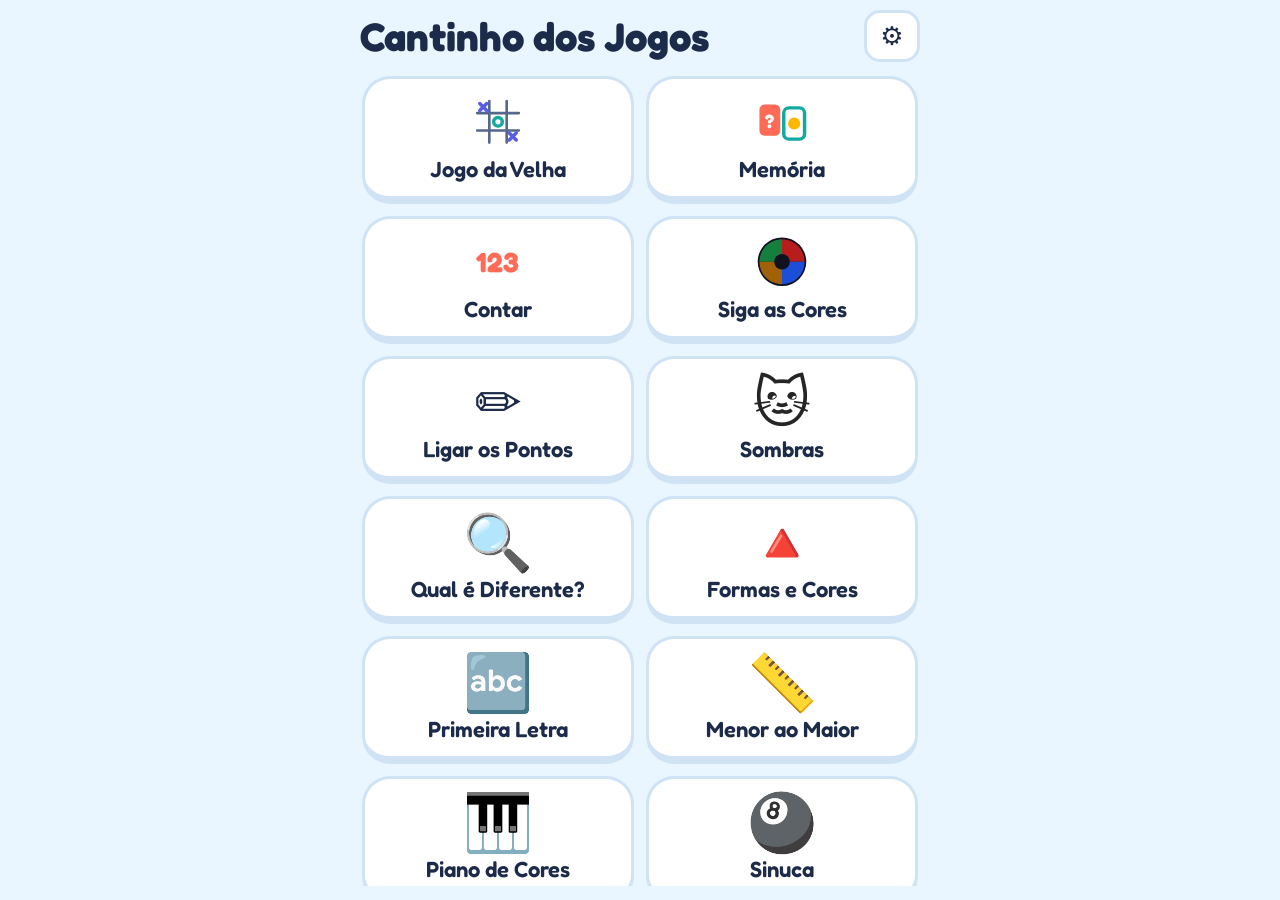
==== commit a158a8b1: "Cantinho dos Jogos: ícone de configurações (ordenar, som e voz) no lugar dos botões do topo Co-Autho" ====
--- a/games/index.html
+++ b/games/index.html
@@ -70,7 +70,7 @@
 
 /* central de jogos */
 .hub-head { display: flex; align-items: center; justify-content: space-between; gap: 10px; flex: none; }
-.hub-btns { display: flex; gap: 8px; flex: none; }
+.gear { font-size: 26px; line-height: 1; min-width: 56px; min-height: 52px; padding: 4px 10px; flex: none; }
 h1 { font-size: clamp(28px, 7.4vw, 40px); line-height: 1.05; margin: 0; font-weight: 700; text-wrap: balance; }
 .hub-grid { flex: 1; min-height: 0; overflow-y: auto; display: grid; grid-template-columns: 1fr 1fr; grid-auto-rows: minmax(128px, 1fr); gap: 12px; padding: 2px 2px 8px; align-content: stretch; }
 .gcard {
@@ -288,9 +288,6 @@
 .confetti { position: fixed; inset: 0; pointer-events: none; overflow: hidden; z-index: 20; }
 .confetti i { position: absolute; top: -20px; width: 12px; height: 18px; border-radius: 3px; animation: fall linear forwards; }
 @keyframes fall { to { transform: translateY(110vh) rotate(720deg); } }
-.hub-sort { display: flex; align-items: center; gap: 8px; flex: none; flex-wrap: wrap; }
-.hub-sort .slabel { font-weight: 700; font-size: 15px; color: var(--ink-soft); }
-.hub-sort .chip { min-height: 44px; padding: 6px 14px; }
 .gcard { position: relative; }
 @media (prefers-reduced-motion: reduce) {
   .cell.pop svg, .cell.win svg { animation: none; }
@@ -302,8 +299,7 @@
 <body>
 <div id="app">
   <section id="hub" class="screen">
-    <div class="hub-head"><h1>Cantinho dos Jogos</h1><div class="hub-btns"><button class="small-btn" id="btnVoz" type="button">Voz</button><button class="small-btn snd" type="button"></button></div></div>
-    <div class="hub-sort" id="hubSort"></div>
+    <div class="hub-head"><h1>Cantinho dos Jogos</h1><button class="small-btn gear" id="btnCfg" type="button" aria-label="Configurações">⚙️</button></div>
     <div class="hub-grid" id="hubGrid"></div>
   </section>
   <section id="gmenu" class="screen" hidden></section>
@@ -1641,8 +1637,10 @@
   function showSettings() {
     stopGame(); show('settings'); loadVoices();
     var s = $('settings');
-    s.innerHTML = '<div class="topbar"><button class="small-btn" data-a="home" type="button">&larr; Jogos</button><div class="ptitle">Voz</div><button class="small-btn snd" type="button"></button></div>' +
+    s.innerHTML = '<div class="topbar"><button class="small-btn" data-a="home" type="button">&larr; Jogos</button><div class="ptitle">Configurações</div><div></div></div>' +
       '<div class="menu-body"><div class="menu-inner top">' +
+      '<div class="label">Ordenar os jogos</div><div class="chips" id="vSort"></div>' +
+      '<div class="label">Som</div><div class="chips" id="vSnd"></div>' +
       '<div class="label">Voz dos jogos</div><div class="chips" id="vOn"></div>' +
       '<div class="label">Qual voz</div><select class="sel" id="vSel" aria-label="Qual voz"></select>' +
       '<div class="label">Velocidade</div><div class="chips" id="vRate"></div>' +
@@ -1656,6 +1654,8 @@
         box.appendChild(b);
       });
     }
+    chipsFor('vSort', SORTS.map(function (x) { return [x[1], x[0]]; }), function (v) { return cfg.sort === v; }, function (v) { cfg.sort = v; saveCfg(); renderHub(); });
+    chipsFor('vSnd', [['Ligado', true], ['Desligado', false]], function (v) { return cfg.sound === v; }, function (v) { cfg.sound = v; if (!v) stopSpeech(); saveCfg(); updateSnd(); });
     chipsFor('vOn', [['Ligada', true], ['Desligada', false]], function (v) { return cfg.voice === v; }, function (v) { cfg.voice = v; saveCfg(); });
     chipsFor('vRate', [['Devagar', 0.8], ['Normal', 0.95]], function (v) { return cfg.rate === v; }, function (v) { cfg.rate = v; saveCfg(); speak('Olá! Vamos brincar?'); });
     var sel = $('vSel'), auto = autoVoice(), tip = $('vTip');
@@ -1676,13 +1676,12 @@
       !auto ? 'Só encontrei vozes de Portugal. Instale a voz Português (Brasil) do aparelho para um sotaque brasileiro.' :
       'Se a voz ainda soar robótica, escolha outra na lista. As melhores costumam ter “Google”, “Natural” ou “Premium” no nome.';
     s.querySelector('[data-a="home"]').addEventListener('click', showHub);
-    s.querySelector('.snd').addEventListener('click', function () { cfg.sound = !cfg.sound; if (!cfg.sound) stopSpeech(); saveCfg(); updateSnd(); });
     updateSnd();
   }
-  $('btnVoz').addEventListener('click', showSettings);
+  $('btnCfg').addEventListener('click', showSettings);
 
   /* ---------- ordenar os jogos ---------- */
-  var grid = $('hubGrid'), sortBox = $('hubSort');
+  var grid = $('hubGrid');
   var plays = {};
   try { plays = JSON.parse(localStorage.getItem('cantinho.plays') || '{}') || {}; } catch (e) { plays = {}; }
   function countPlay(g) { plays[g.id] = (plays[g.id] || 0) + 1; try { localStorage.setItem('cantinho.plays', JSON.stringify(plays)); } catch (e) {} }
@@ -1703,15 +1702,6 @@
     });
     grid.scrollTop = 0;
   }
-  sortBox.innerHTML = '<span class="slabel">Ordenar</span>';
-  SORTS.forEach(function (s) {
-    var b = document.createElement('button'); b.type = 'button'; b.className = 'chip'; b.textContent = s[1]; b.setAttribute('aria-pressed', String(cfg.sort === s[0]));
-    b.addEventListener('click', function () {
-      cfg.sort = s[0]; saveCfg(); renderHub();
-      sortBox.querySelectorAll('.chip').forEach(function (c) { c.setAttribute('aria-pressed', String(c === b)); });
-    });
-    sortBox.appendChild(b);
-  });
   renderHub();
   updateSnd(); show('hub');
   if ('serviceWorker' in navigator) { window.addEventListener('load', function () { navigator.serviceWorker.register('sw.js').catch(function () {}); }); }
